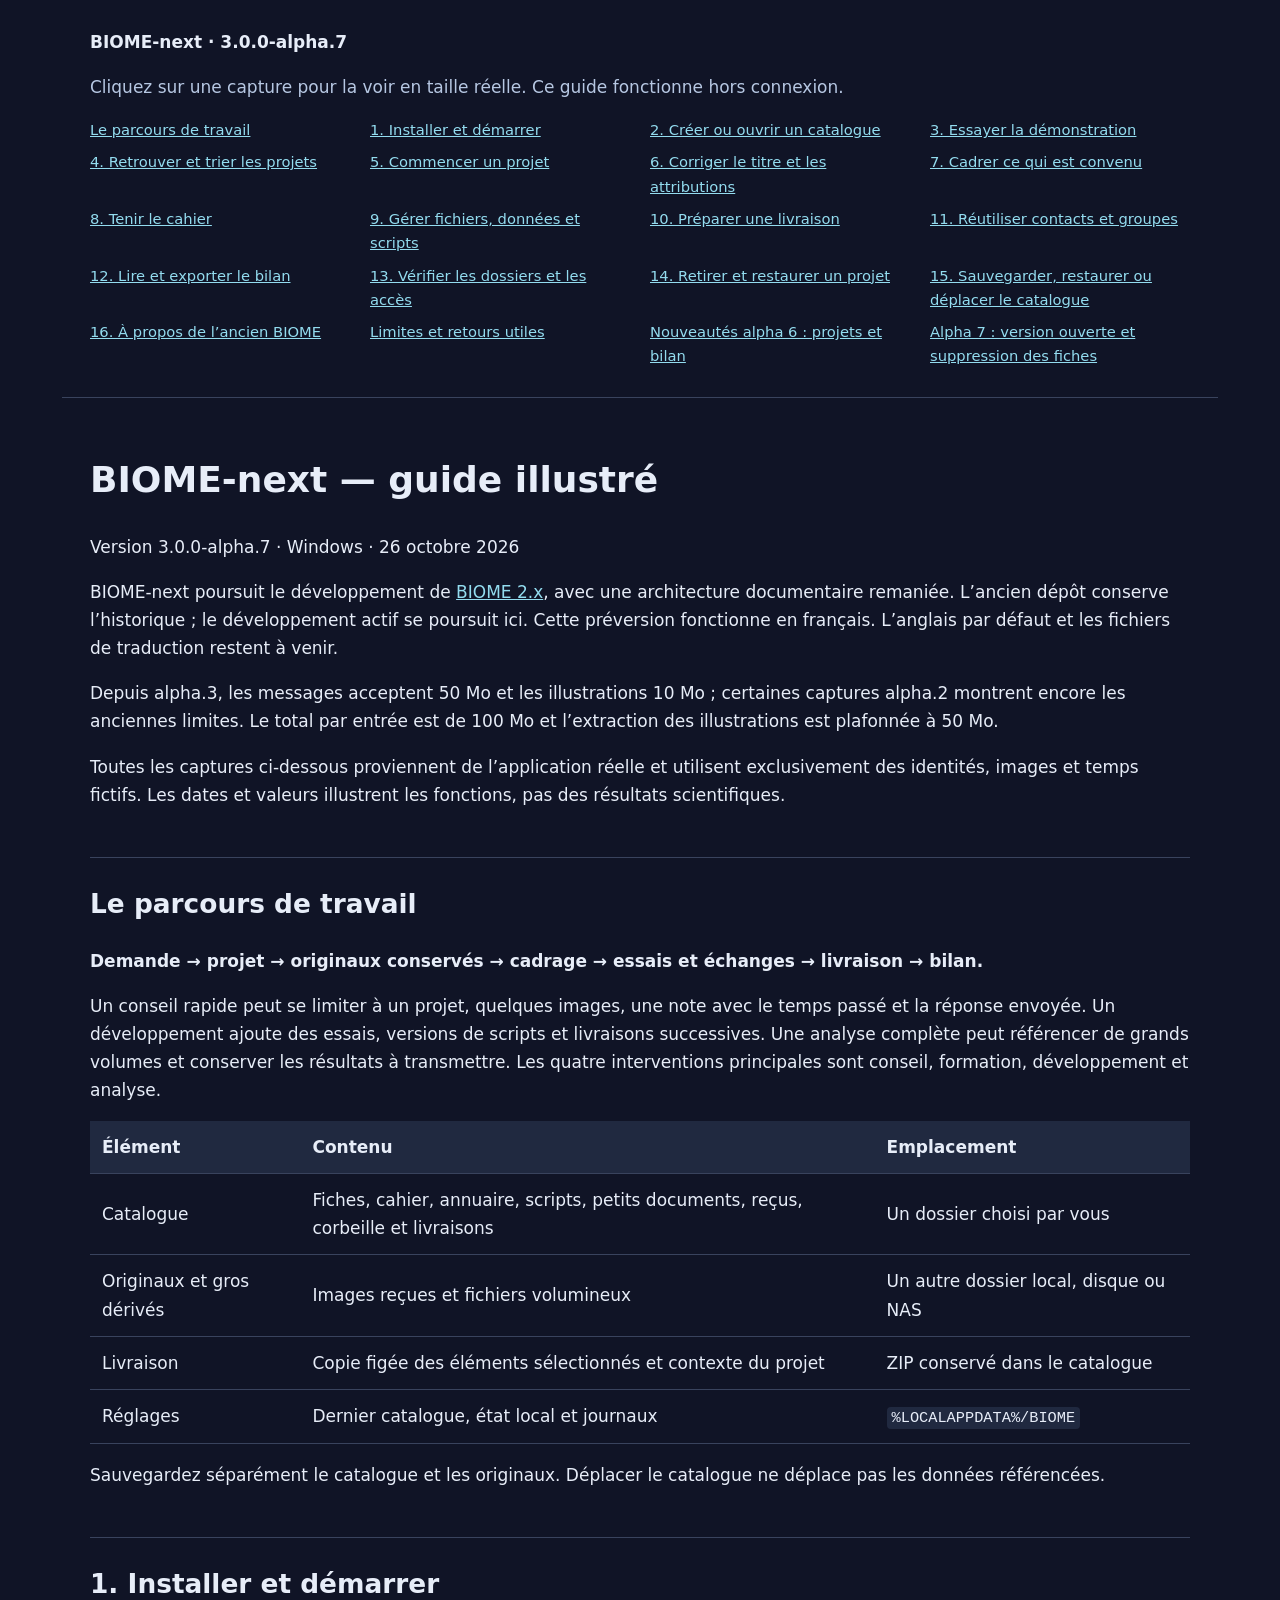
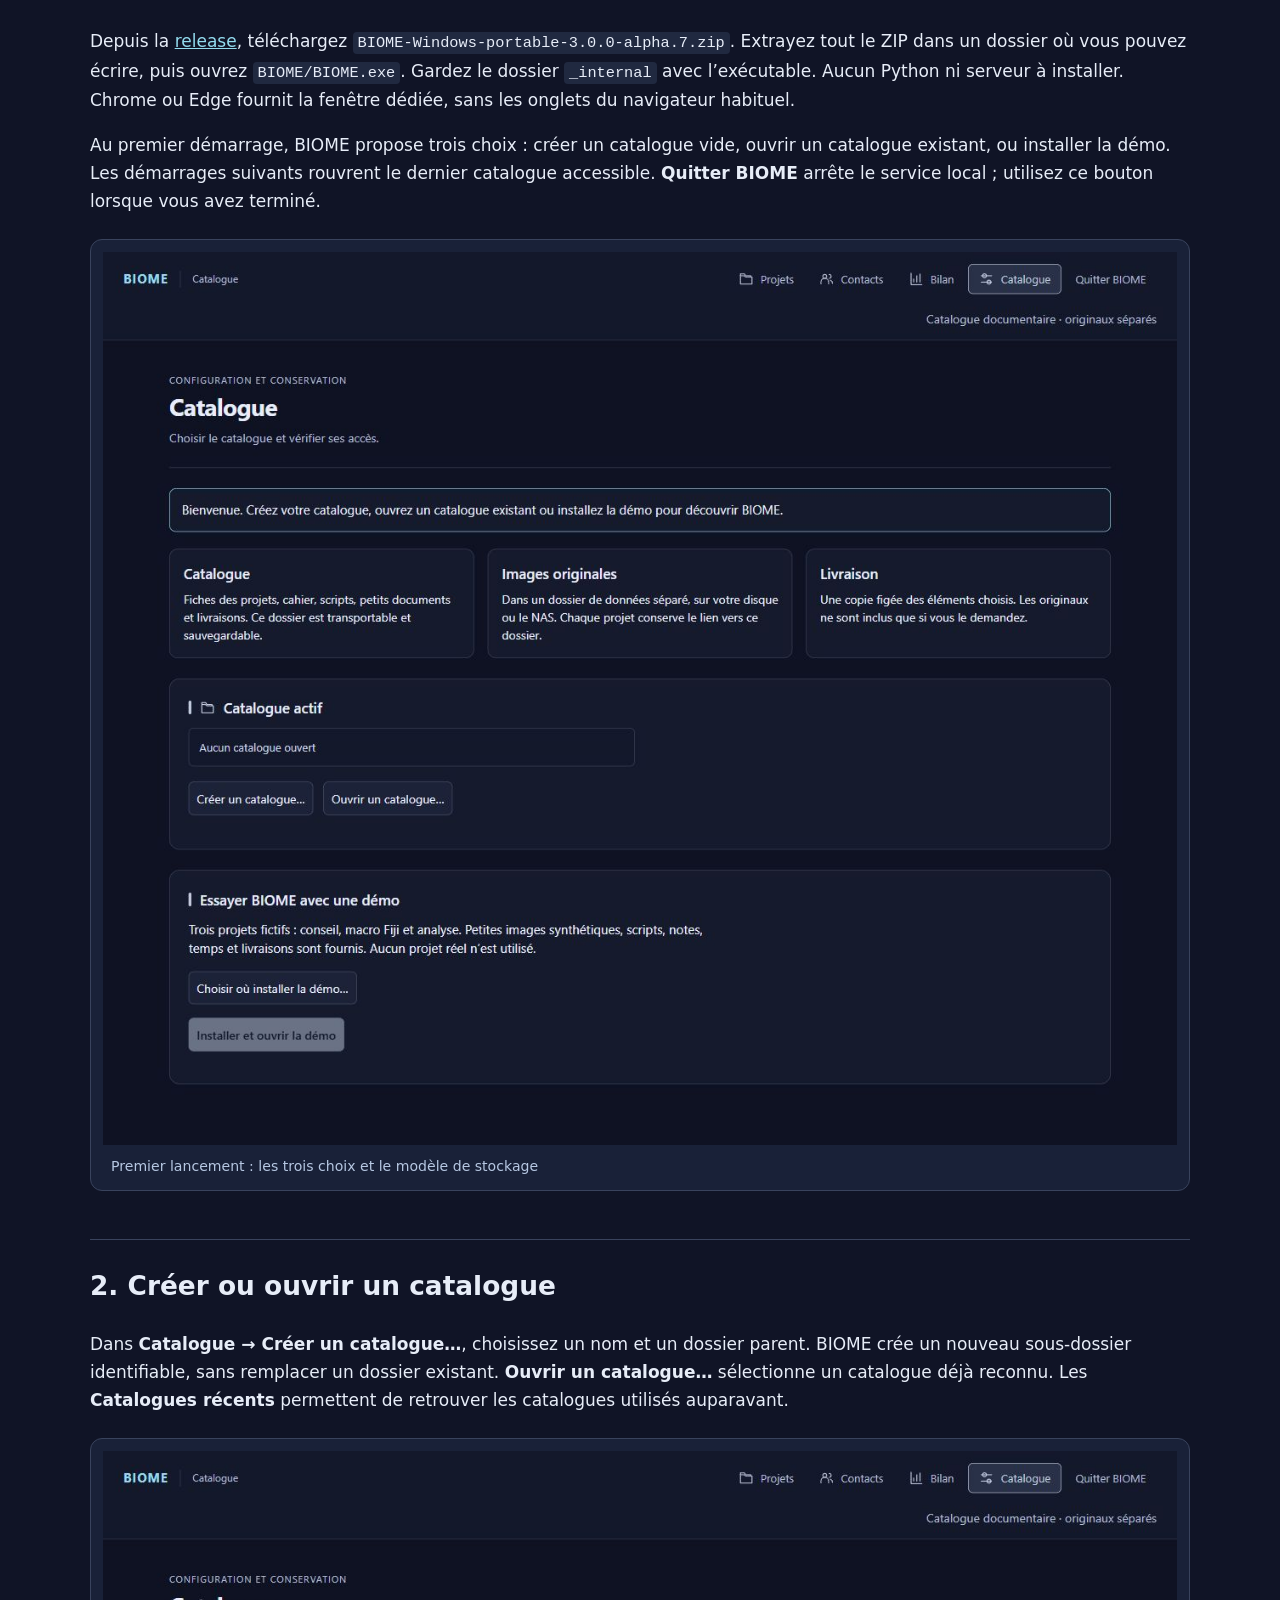
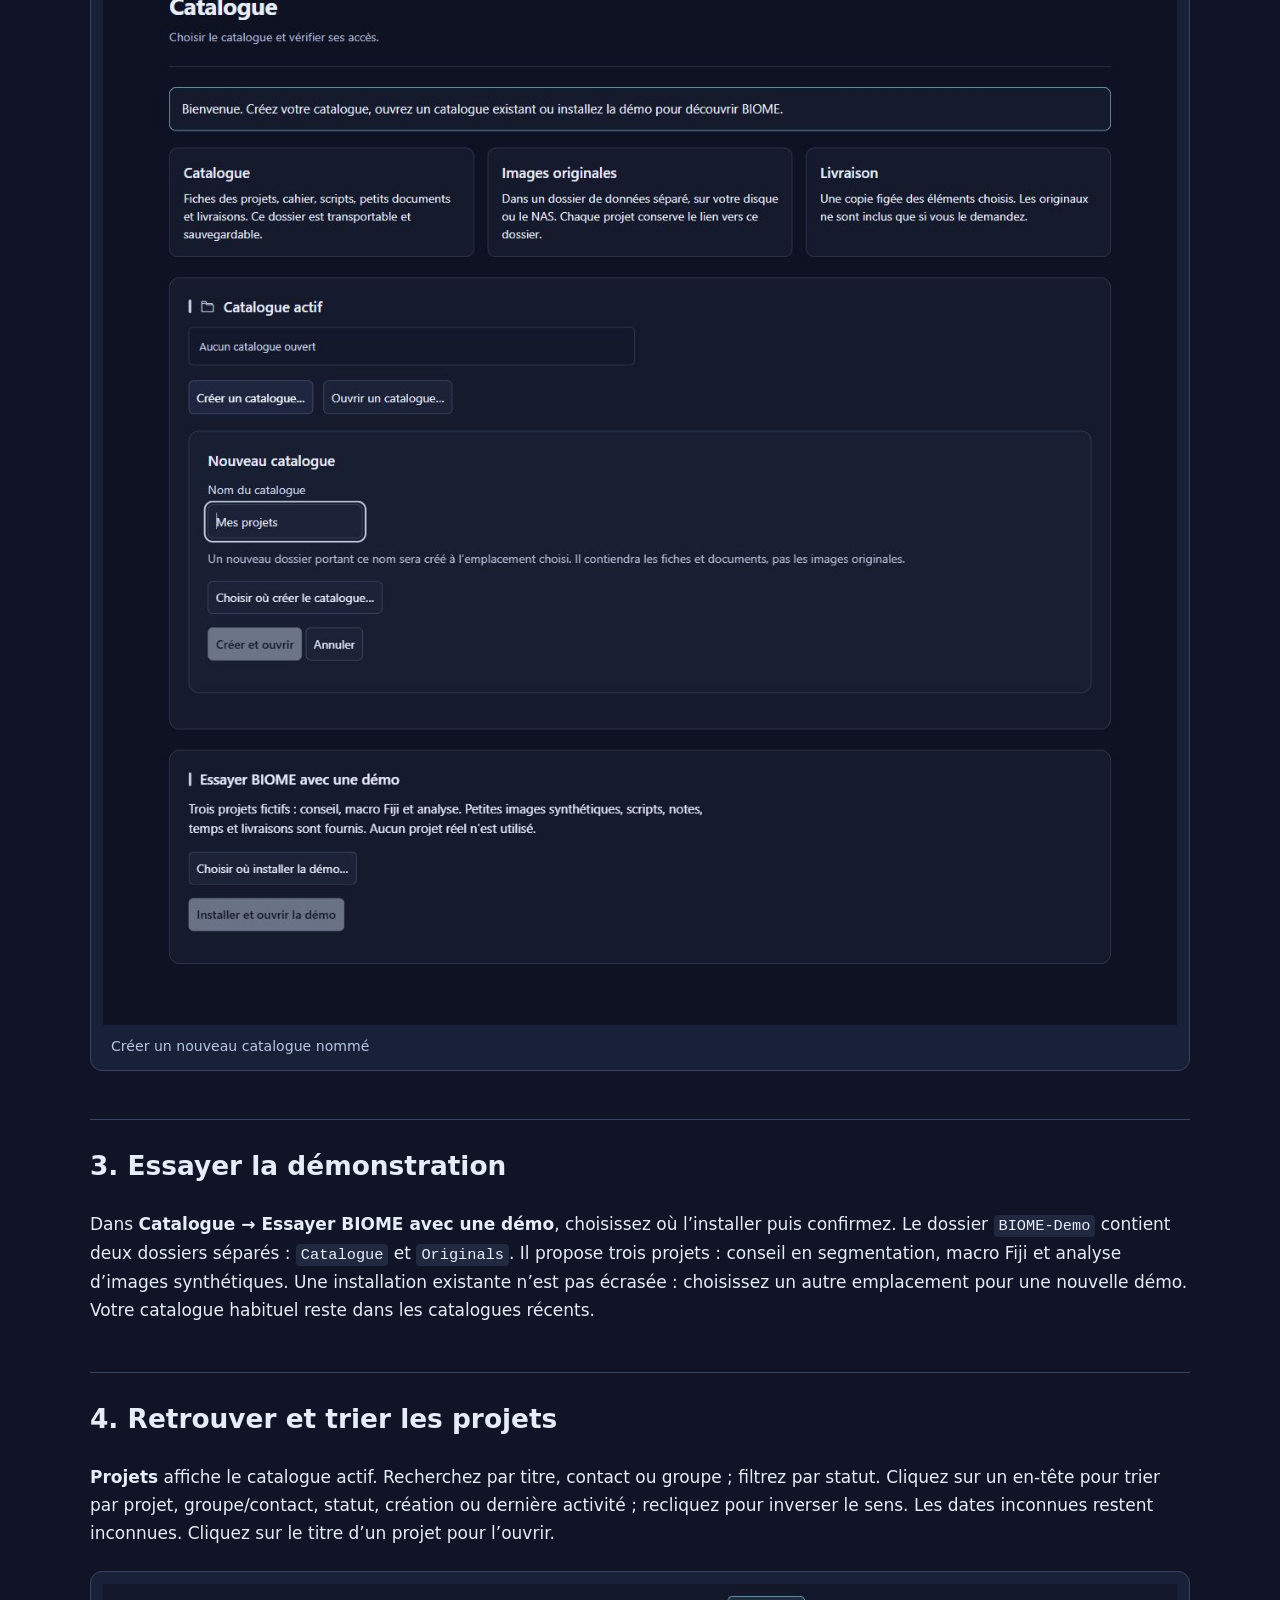
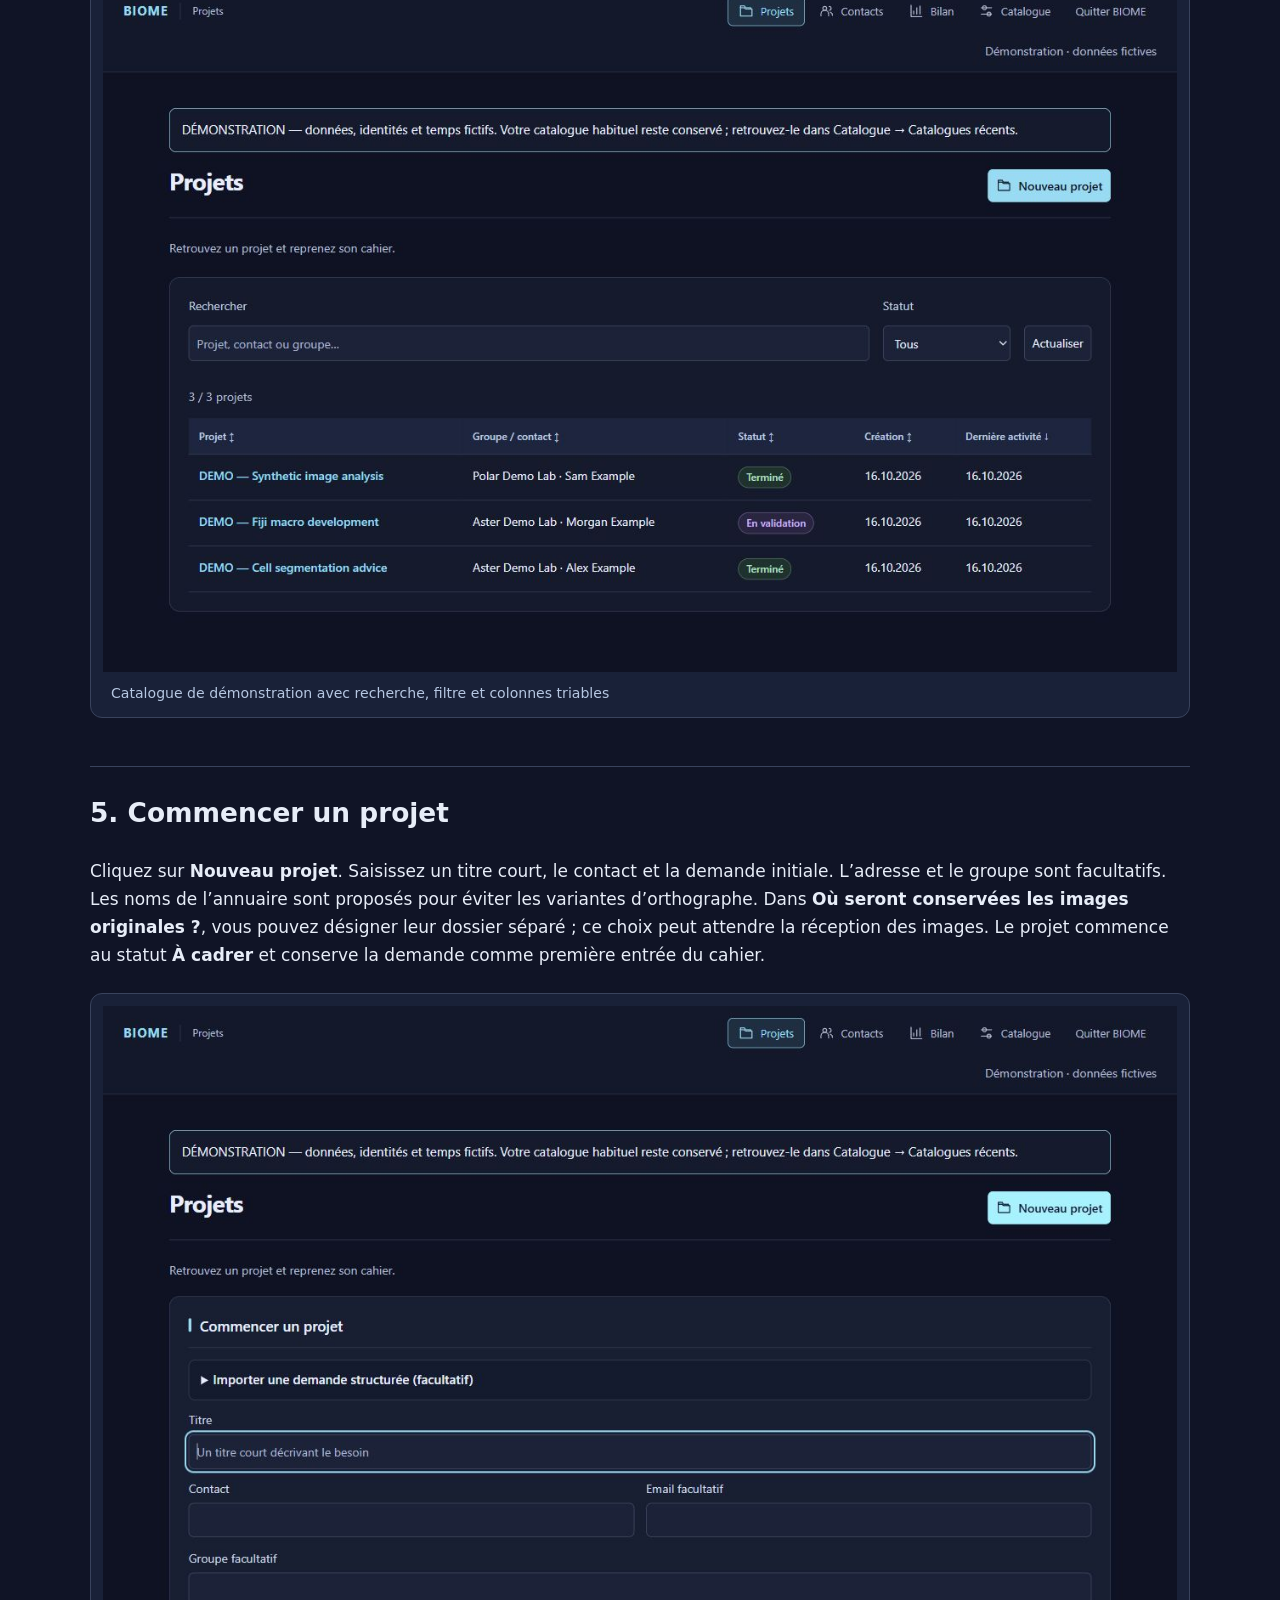
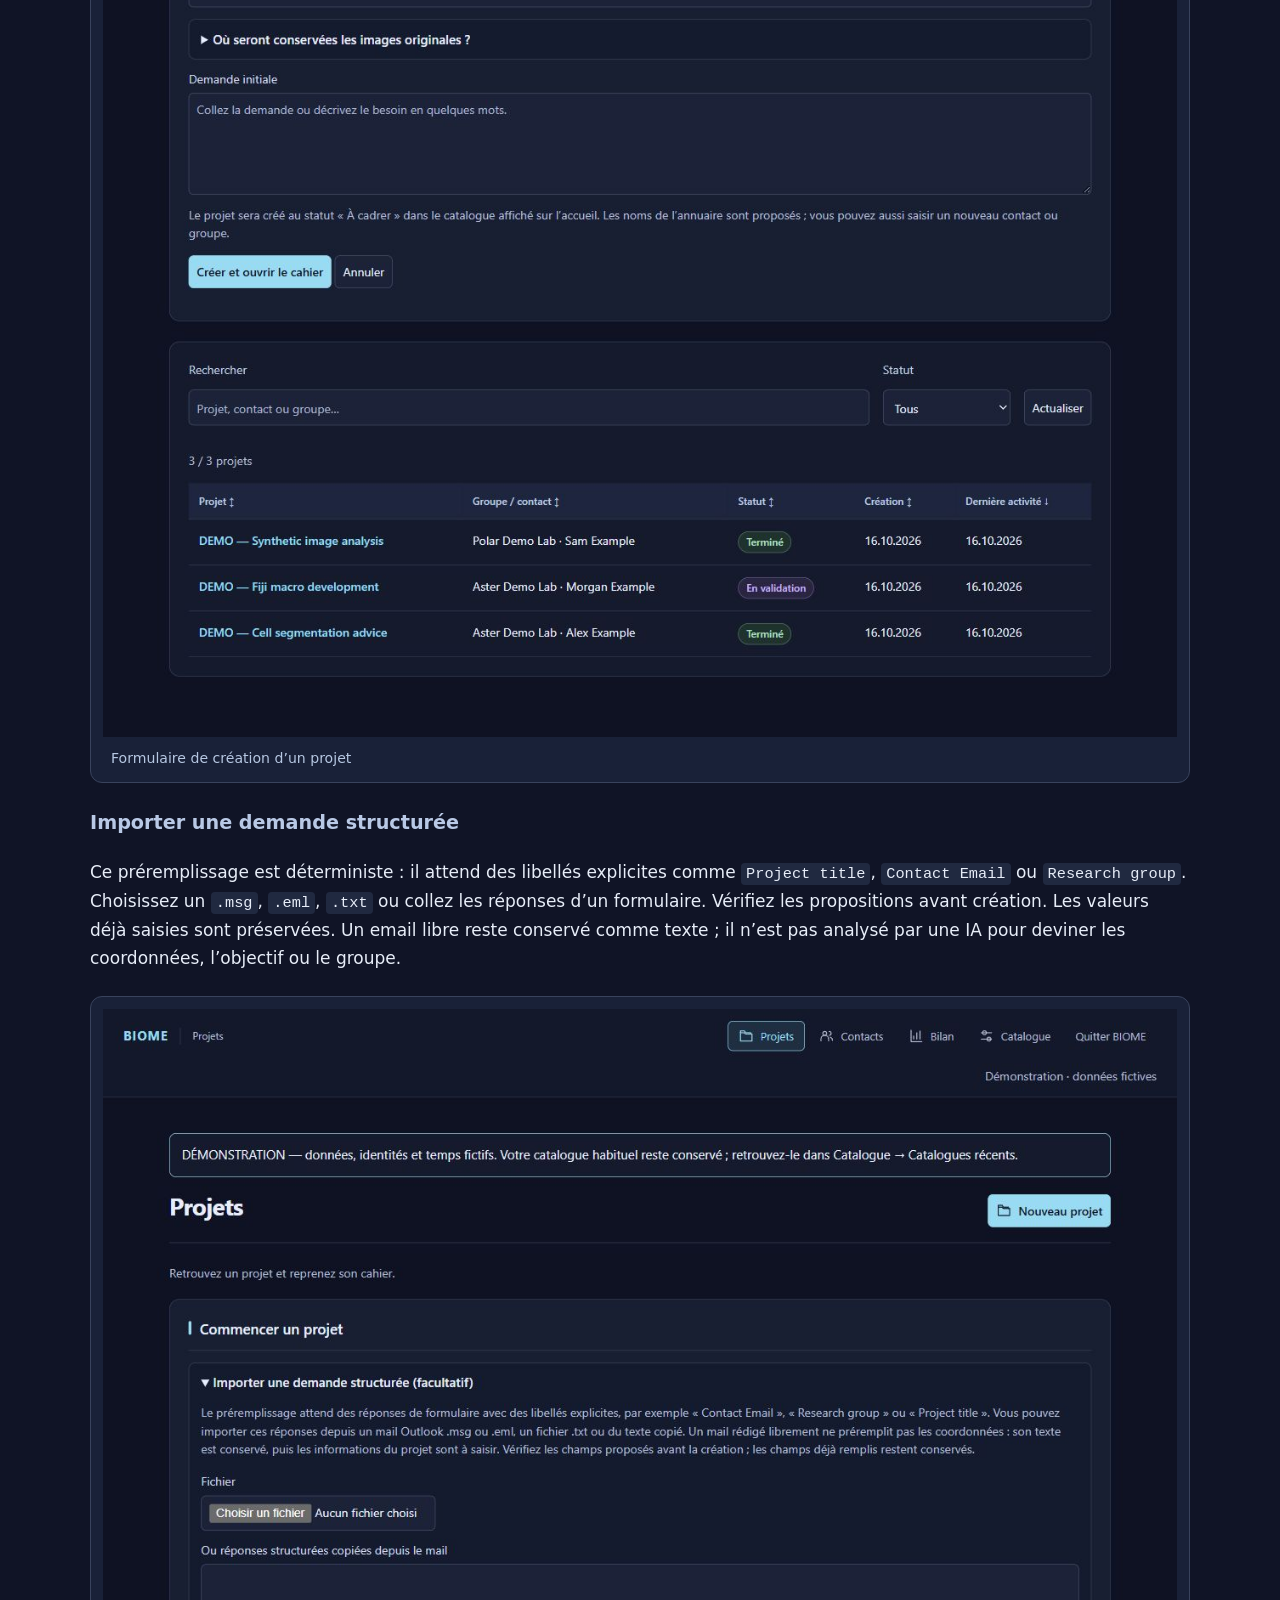
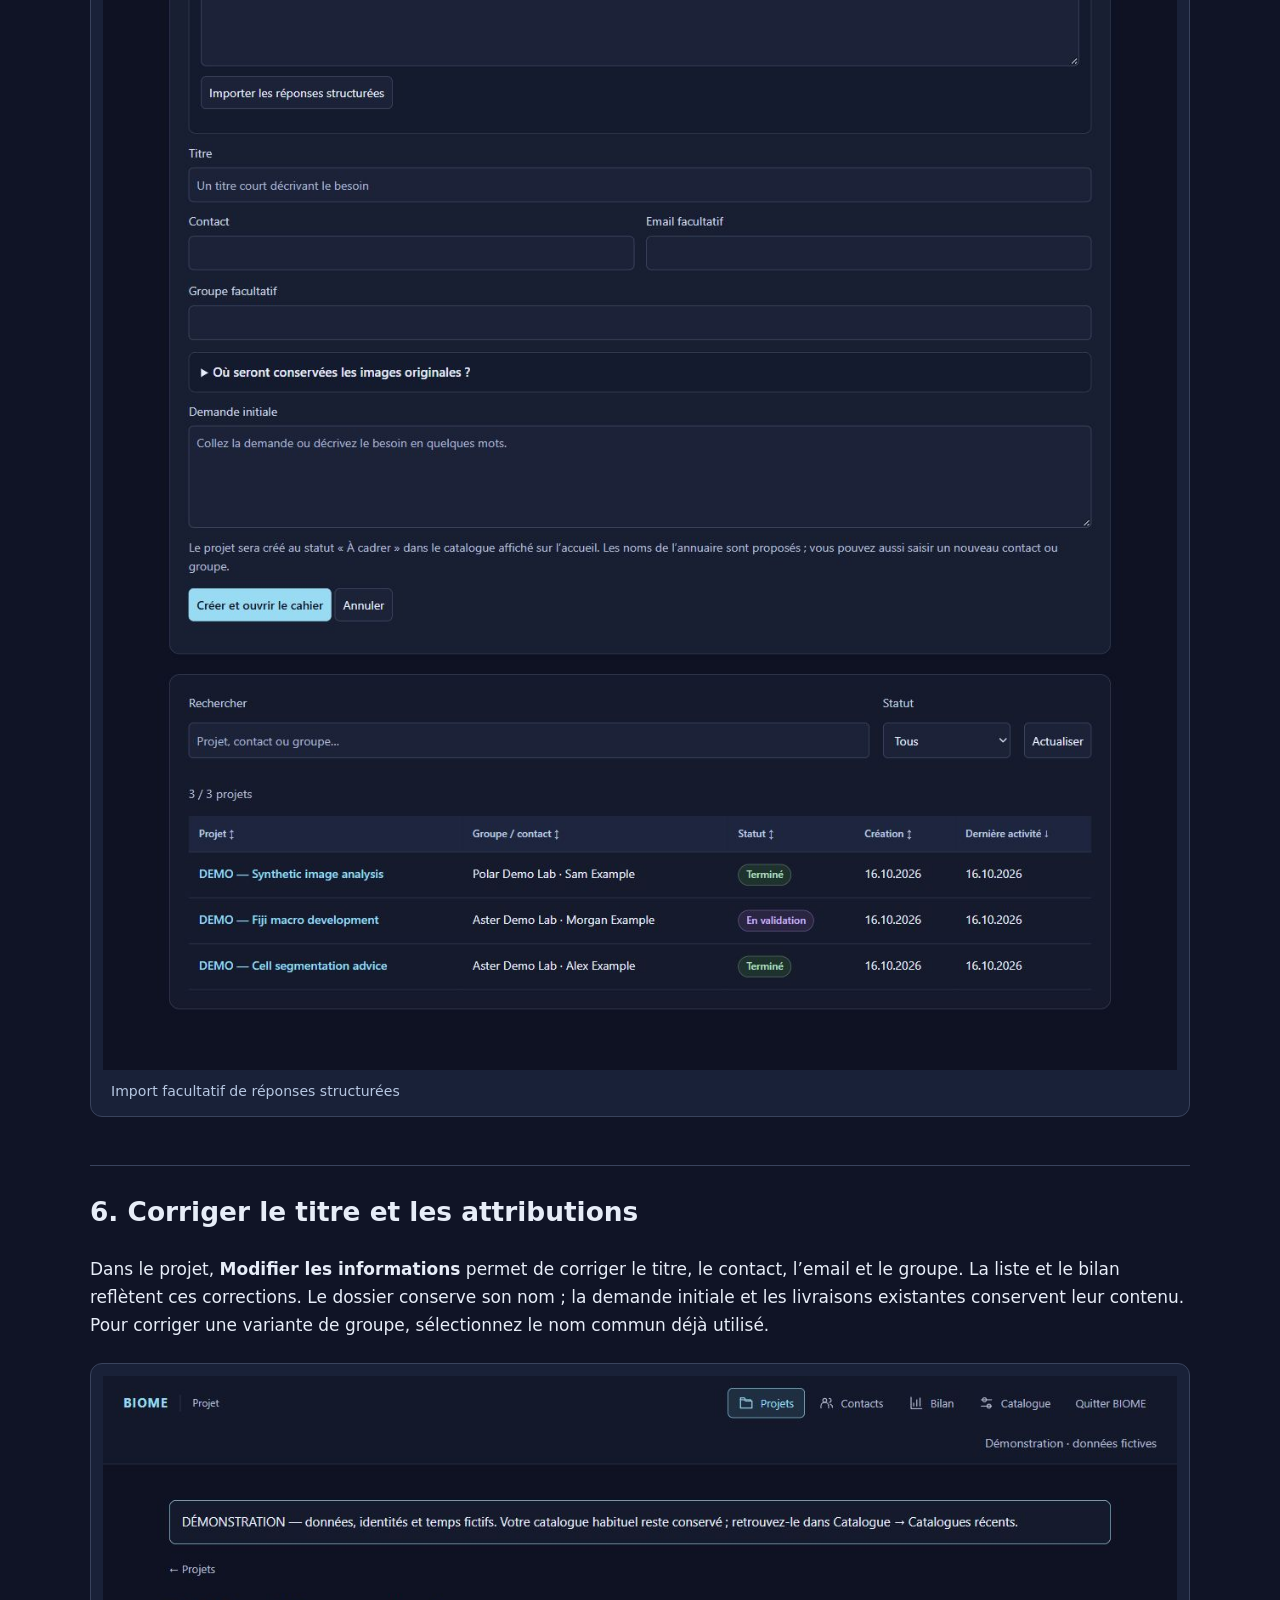
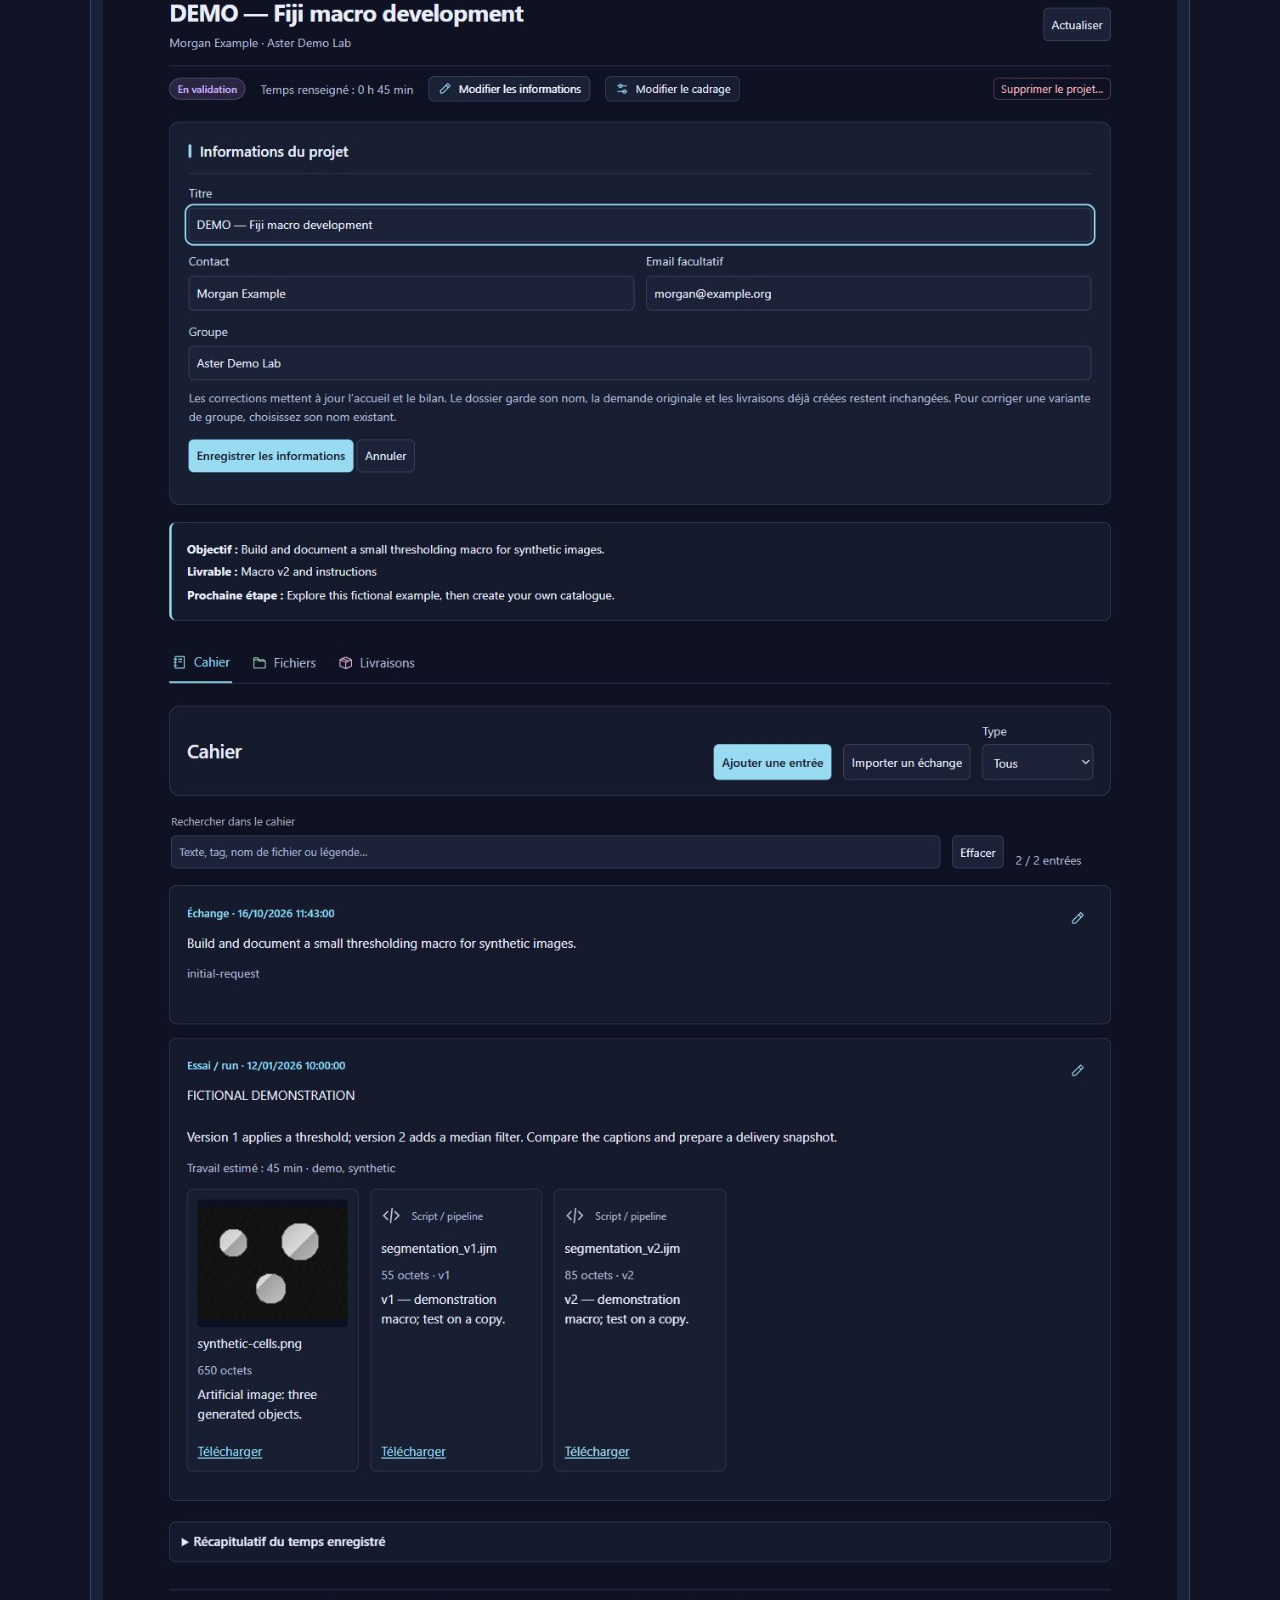
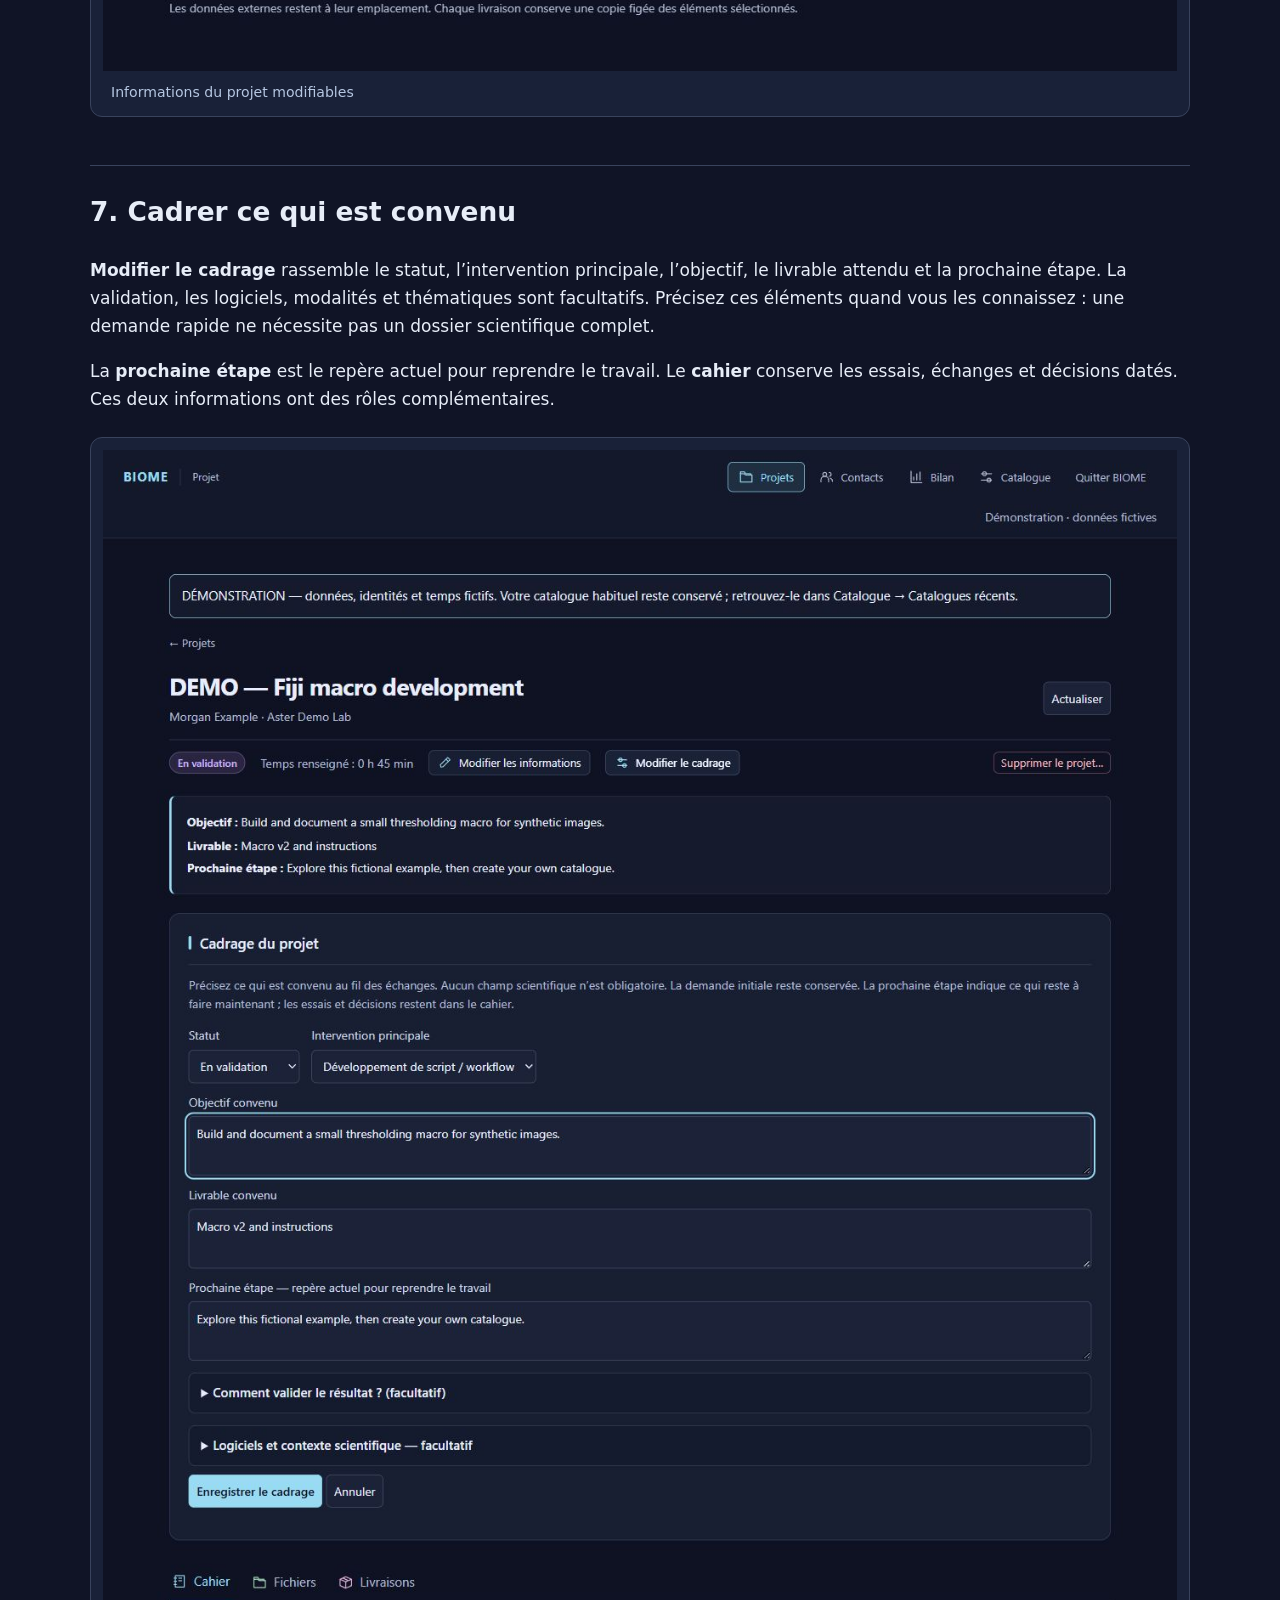
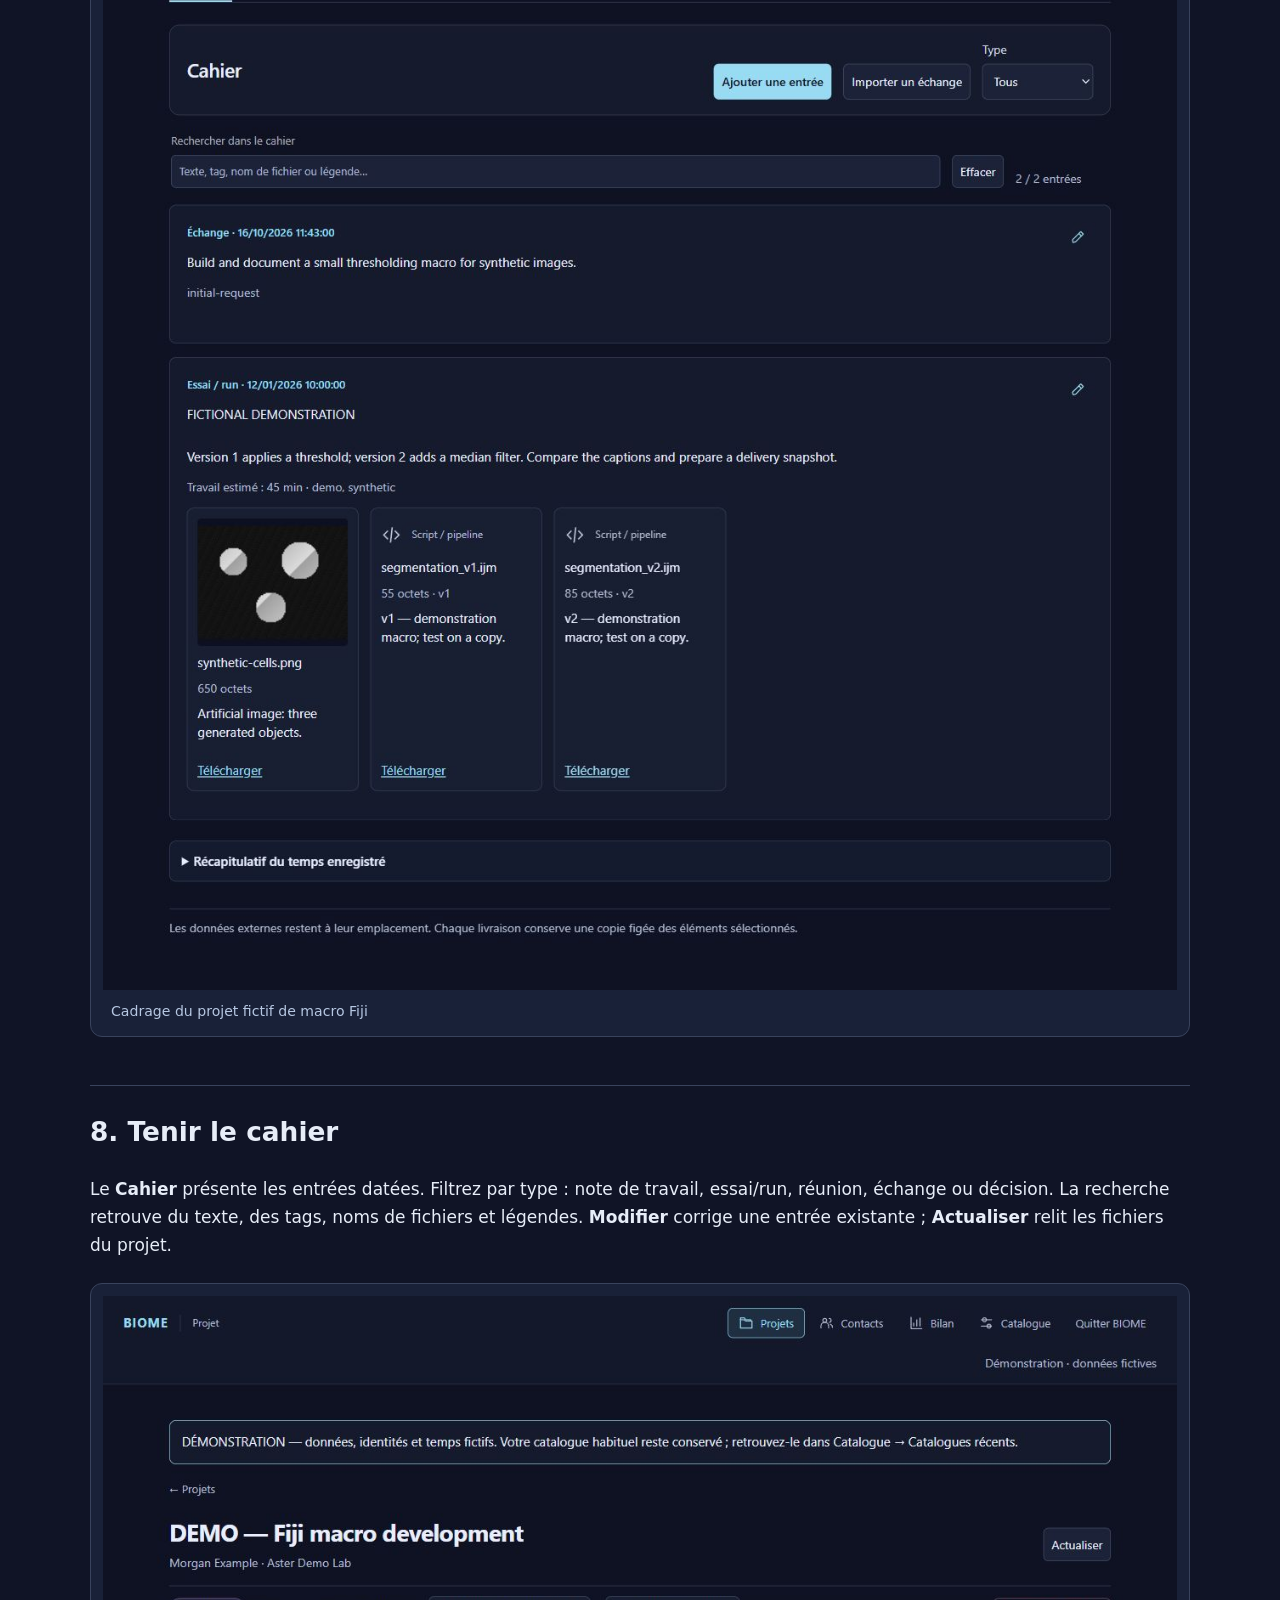
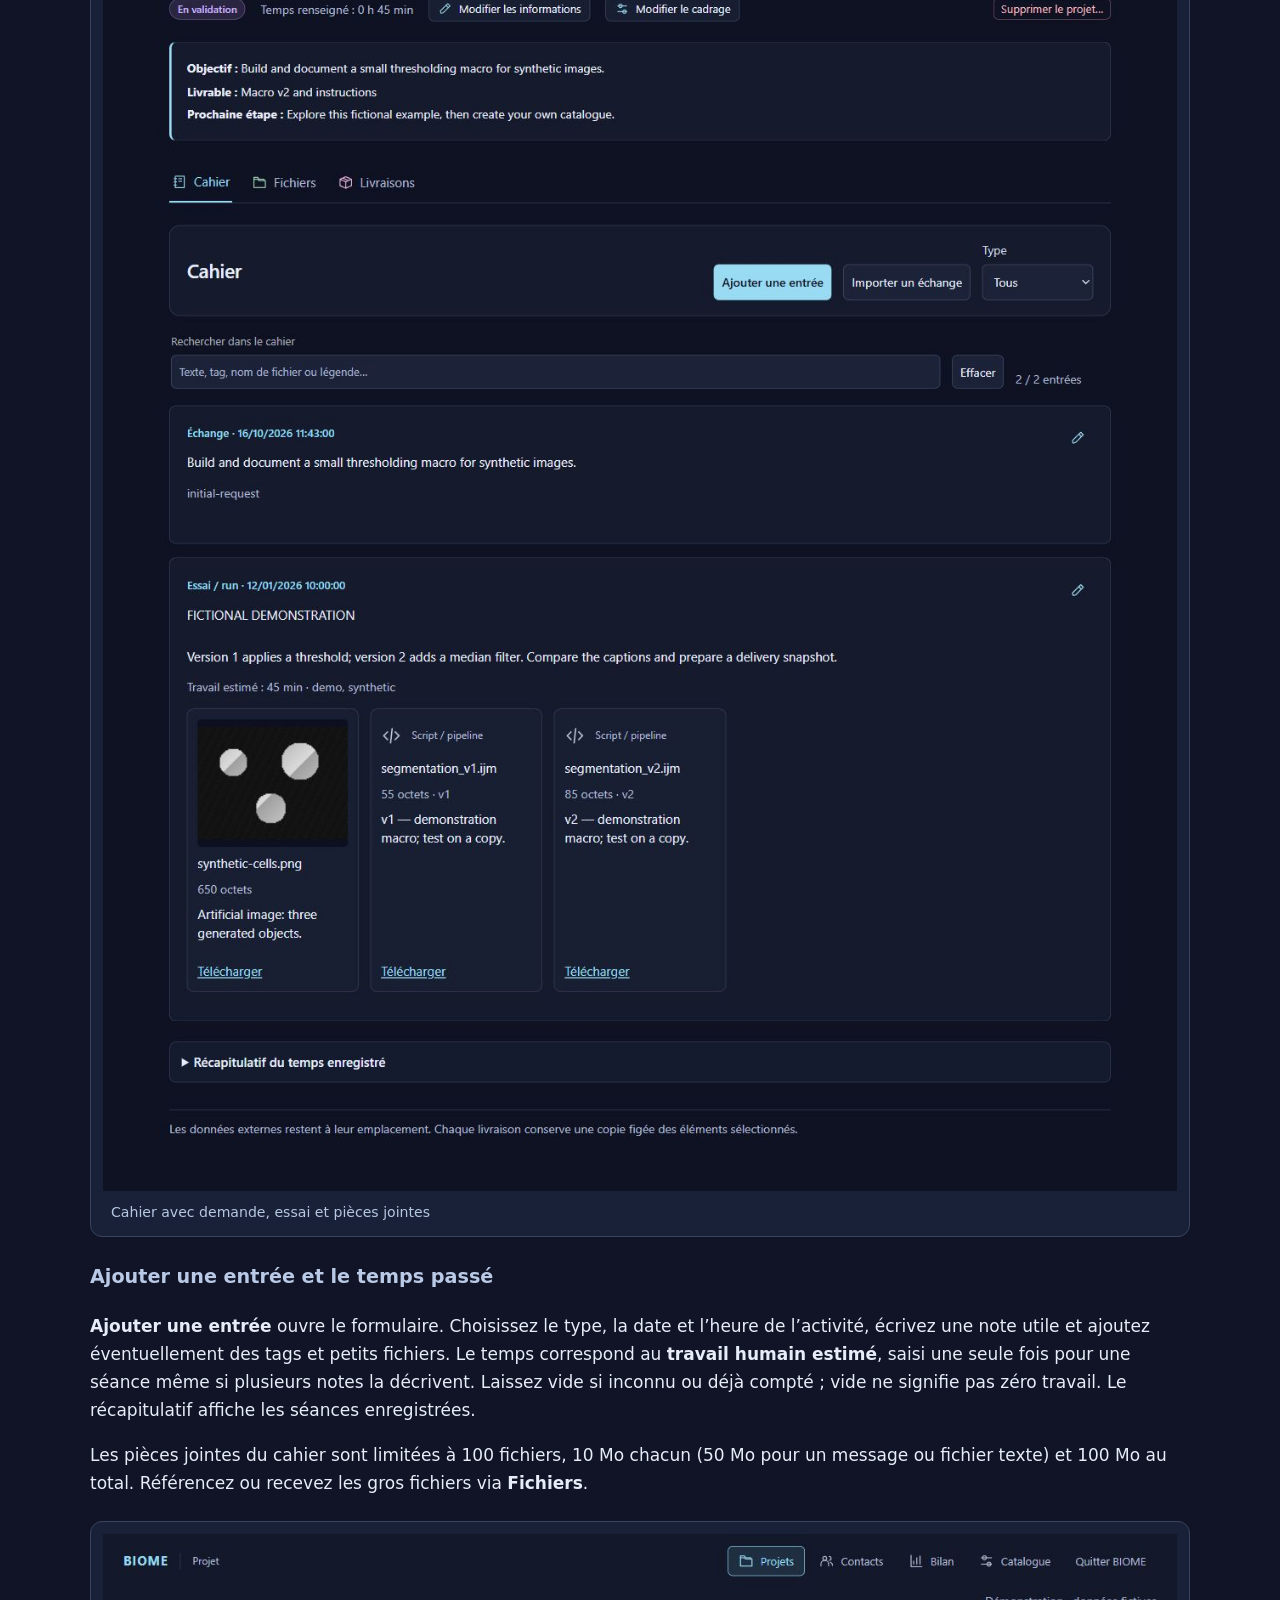
==== docs/guide-utilisateur.fr.html @ d807e10f "Release alpha 7 with explicit running version and safe directory removal" ====
<!doctype html><html lang="fr"><head><meta charset="utf-8"><meta name="viewport" content="width=device-width,initial-scale=1"><title>BIOME-next — guide illustré</title><style>body{margin:0;background:#101426;color:#e7edf8;font:17px/1.65 system-ui,Segoe UI,sans-serif}header,main{max-width:1100px;margin:auto;padding:28px}header{border-bottom:1px solid #39435d}h1{font-size:2.25rem}h2{font-size:1.65rem;margin-top:3rem;border-top:1px solid #39435d;padding-top:1.5rem}h3{font-size:1.2rem;color:#b9c9e6}a{color:#93dcef}code{background:#202940;padding:2px 5px;border-radius:4px;font-size:.9em}figure{margin:24px 0;padding:12px;background:#192138;border:1px solid #39435d;border-radius:12px}img{display:block;max-width:100%;height:auto;margin:auto}figcaption{font-size:.88rem;color:#b6c7e2;padding:10px 8px 0}nav{display:grid;grid-template-columns:repeat(auto-fit,minmax(250px,1fr));gap:8px 20px}nav a{font-size:.92rem}.table{overflow-x:auto}table{border-collapse:collapse;width:100%}th,td{text-align:left;padding:12px;border-bottom:1px solid #39435d}th{background:#202940}.note{color:#b6c7e2}@media(max-width:650px){main,header{padding:18px}h1{font-size:1.8rem}}@media print{body{background:white;color:#172033;font-size:10pt}a{color:#172033}header nav{display:none}h2{break-before:page}figure{background:white;border:1px solid #bbb;break-inside:avoid}img{max-height:210mm;max-width:100%;object-fit:contain}code,th{background:#eee}figcaption,.note,h3{color:#334155}}</style></head><body><header><strong>BIOME-next · 3.0.0-alpha.7</strong><p class="note">Cliquez sur une capture pour la voir en taille réelle. Ce guide fonctionne hors connexion.</p><nav aria-label="Contents"><a href="#section-2">Le parcours de travail</a><a href="#section-3">1. Installer et démarrer</a><a href="#section-4">2. Créer ou ouvrir un catalogue</a><a href="#section-5">3. Essayer la démonstration</a><a href="#section-6">4. Retrouver et trier les projets</a><a href="#section-7">5. Commencer un projet</a><a href="#section-9">6. Corriger le titre et les attributions</a><a href="#section-10">7. Cadrer ce qui est convenu</a><a href="#section-11">8. Tenir le cahier</a><a href="#section-15">9. Gérer fichiers, données et scripts</a><a href="#section-18">10. Préparer une livraison</a><a href="#section-19">11. Réutiliser contacts et groupes</a><a href="#section-21">12. Lire et exporter le bilan</a><a href="#section-22">13. Vérifier les dossiers et les accès</a><a href="#section-23">14. Retirer et restaurer un projet</a><a href="#section-24">15. Sauvegarder, restaurer ou déplacer le catalogue</a><a href="#section-25">16. À propos de l’ancien BIOME</a><a href="#section-26">Limites et retours utiles</a><a href="#section-27">Nouveautés alpha 6 : projets et bilan</a><a href="#section-28">Alpha 7 : version ouverte et suppression des fiches</a></nav></header><main><h1 id="section-1">BIOME-next — guide illustré</h1>
<p>Version 3.0.0-alpha.7 · Windows · 26 octobre 2026</p>
<p>BIOME-next poursuit le développement de <a href="https://github.com/UniversalBuilder/BIOME">BIOME 2.x</a>, avec une architecture documentaire remaniée. L’ancien dépôt conserve l’historique ; le développement actif se poursuit ici. Cette préversion fonctionne en français. L’anglais par défaut et les fichiers de traduction restent à venir.</p>
<p>Depuis alpha.3, les messages acceptent 50 Mo et les illustrations 10 Mo ; certaines captures alpha.2 montrent encore les anciennes limites. Le total par entrée est de 100 Mo et l’extraction des illustrations est plafonnée à 50 Mo.</p>
<p>Toutes les captures ci-dessous proviennent de l’application réelle et utilisent exclusivement des identités, images et temps fictifs. Les dates et valeurs illustrent les fonctions, pas des résultats scientifiques.</p>
<h2 id="section-2">Le parcours de travail</h2>
<p><strong>Demande → projet → originaux conservés → cadrage → essais et échanges → livraison → bilan.</strong></p>
<p>Un conseil rapide peut se limiter à un projet, quelques images, une note avec le temps passé et la réponse envoyée. Un développement ajoute des essais, versions de scripts et livraisons successives. Une analyse complète peut référencer de grands volumes et conserver les résultats à transmettre. Les quatre interventions principales sont conseil, formation, développement et analyse.</p>
<div class="table"><table><thead><tr><th>Élément</th><th>Contenu</th><th>Emplacement</th></tr></thead><tbody>
<tr><td>Catalogue</td><td>Fiches, cahier, annuaire, scripts, petits documents, reçus, corbeille et livraisons</td><td>Un dossier choisi par vous</td></tr>
<tr><td>Originaux et gros dérivés</td><td>Images reçues et fichiers volumineux</td><td>Un autre dossier local, disque ou NAS</td></tr>
<tr><td>Livraison</td><td>Copie figée des éléments sélectionnés et contexte du projet</td><td>ZIP conservé dans le catalogue</td></tr>
<tr><td>Réglages</td><td>Dernier catalogue, état local et journaux</td><td><code>%LOCALAPPDATA%/BIOME</code></td></tr>
</tbody></table></div>
<p>Sauvegardez séparément le catalogue et les originaux. Déplacer le catalogue ne déplace pas les données référencées.</p>
<h2 id="section-3">1. Installer et démarrer</h2>
<p>Depuis la <a href="https://github.com/UniversalBuilder/BIOME-next/releases/tag/v3.0.0-alpha.7">release</a>, téléchargez <code>BIOME-Windows-portable-3.0.0-alpha.7.zip</code>. Extrayez tout le ZIP dans un dossier où vous pouvez écrire, puis ouvrez <code>BIOME/BIOME.exe</code>. Gardez le dossier <code>_internal</code> avec l’exécutable. Aucun Python ni serveur à installer. Chrome ou Edge fournit la fenêtre dédiée, sans les onglets du navigateur habituel.</p>
<p>Au premier démarrage, BIOME propose trois choix : créer un catalogue vide, ouvrir un catalogue existant, ou installer la démo. Les démarrages suivants rouvrent le dernier catalogue accessible. <strong>Quitter BIOME</strong> arrête le service local ; utilisez ce bouton lorsque vous avez terminé.</p>
<figure><a href="images/01-first-launch.jpg"><img loading="lazy" src="images/01-first-launch.jpg" alt="Premier lancement : les trois choix et le modèle de stockage"></a><figcaption>Premier lancement : les trois choix et le modèle de stockage</figcaption></figure>
<h2 id="section-4">2. Créer ou ouvrir un catalogue</h2>
<p>Dans <strong>Catalogue → Créer un catalogue…</strong>, choisissez un nom et un dossier parent. BIOME crée un nouveau sous-dossier identifiable, sans remplacer un dossier existant. <strong>Ouvrir un catalogue…</strong> sélectionne un catalogue déjà reconnu. Les <strong>Catalogues récents</strong> permettent de retrouver les catalogues utilisés auparavant.</p>
<figure><a href="images/02-create-catalogue.jpg"><img loading="lazy" src="images/02-create-catalogue.jpg" alt="Créer un nouveau catalogue nommé"></a><figcaption>Créer un nouveau catalogue nommé</figcaption></figure>
<h2 id="section-5">3. Essayer la démonstration</h2>
<p>Dans <strong>Catalogue → Essayer BIOME avec une démo</strong>, choisissez où l’installer puis confirmez. Le dossier <code>BIOME-Demo</code> contient deux dossiers séparés : <code>Catalogue</code> et <code>Originals</code>. Il propose trois projets : conseil en segmentation, macro Fiji et analyse d’images synthétiques. Une installation existante n’est pas écrasée : choisissez un autre emplacement pour une nouvelle démo. Votre catalogue habituel reste dans les catalogues récents.</p>
<h2 id="section-6">4. Retrouver et trier les projets</h2>
<p><strong>Projets</strong> affiche le catalogue actif. Recherchez par titre, contact ou groupe ; filtrez par statut. Cliquez sur un en-tête pour trier par projet, groupe/contact, statut, création ou dernière activité ; recliquez pour inverser le sens. Les dates inconnues restent inconnues. Cliquez sur le titre d’un projet pour l’ouvrir.</p>
<figure><a href="images/03-projects.jpg"><img loading="lazy" src="images/03-projects.jpg" alt="Catalogue de démonstration avec recherche, filtre et colonnes triables"></a><figcaption>Catalogue de démonstration avec recherche, filtre et colonnes triables</figcaption></figure>
<h2 id="section-7">5. Commencer un projet</h2>
<p>Cliquez sur <strong>Nouveau projet</strong>. Saisissez un titre court, le contact et la demande initiale. L’adresse et le groupe sont facultatifs. Les noms de l’annuaire sont proposés pour éviter les variantes d’orthographe. Dans <strong>Où seront conservées les images originales ?</strong>, vous pouvez désigner leur dossier séparé ; ce choix peut attendre la réception des images. Le projet commence au statut <strong>À cadrer</strong> et conserve la demande comme première entrée du cahier.</p>
<figure><a href="images/04-new-project.jpg"><img loading="lazy" src="images/04-new-project.jpg" alt="Formulaire de création d’un projet"></a><figcaption>Formulaire de création d’un projet</figcaption></figure>
<h3 id="section-8">Importer une demande structurée</h3>
<p>Ce préremplissage est déterministe : il attend des libellés explicites comme <code>Project title</code>, <code>Contact Email</code> ou <code>Research group</code>. Choisissez un <code>.msg</code>, <code>.eml</code>, <code>.txt</code> ou collez les réponses d’un formulaire. Vérifiez les propositions avant création. Les valeurs déjà saisies sont préservées. Un email libre reste conservé comme texte ; il n’est pas analysé par une IA pour deviner les coordonnées, l’objectif ou le groupe.</p>
<figure><a href="images/05-request-import.jpg"><img loading="lazy" src="images/05-request-import.jpg" alt="Import facultatif de réponses structurées"></a><figcaption>Import facultatif de réponses structurées</figcaption></figure>
<h2 id="section-9">6. Corriger le titre et les attributions</h2>
<p>Dans le projet, <strong>Modifier les informations</strong> permet de corriger le titre, le contact, l’email et le groupe. La liste et le bilan reflètent ces corrections. Le dossier conserve son nom ; la demande initiale et les livraisons existantes conservent leur contenu. Pour corriger une variante de groupe, sélectionnez le nom commun déjà utilisé.</p>
<figure><a href="images/20-edit-project.jpg"><img loading="lazy" src="images/20-edit-project.jpg" alt="Informations du projet modifiables"></a><figcaption>Informations du projet modifiables</figcaption></figure>
<h2 id="section-10">7. Cadrer ce qui est convenu</h2>
<p><strong>Modifier le cadrage</strong> rassemble le statut, l’intervention principale, l’objectif, le livrable attendu et la prochaine étape. La validation, les logiciels, modalités et thématiques sont facultatifs. Précisez ces éléments quand vous les connaissez : une demande rapide ne nécessite pas un dossier scientifique complet.</p>
<p>La <strong>prochaine étape</strong> est le repère actuel pour reprendre le travail. Le <strong>cahier</strong> conserve les essais, échanges et décisions datés. Ces deux informations ont des rôles complémentaires.</p>
<figure><a href="images/07-framing.jpg"><img loading="lazy" src="images/07-framing.jpg" alt="Cadrage du projet fictif de macro Fiji"></a><figcaption>Cadrage du projet fictif de macro Fiji</figcaption></figure>
<h2 id="section-11">8. Tenir le cahier</h2>
<p>Le <strong>Cahier</strong> présente les entrées datées. Filtrez par type : note de travail, essai/run, réunion, échange ou décision. La recherche retrouve du texte, des tags, noms de fichiers et légendes. <strong>Modifier</strong> corrige une entrée existante ; <strong>Actualiser</strong> relit les fichiers du projet.</p>
<figure><a href="images/06-notebook.jpg"><img loading="lazy" src="images/06-notebook.jpg" alt="Cahier avec demande, essai et pièces jointes"></a><figcaption>Cahier avec demande, essai et pièces jointes</figcaption></figure>
<h3 id="section-12">Ajouter une entrée et le temps passé</h3>
<p><strong>Ajouter une entrée</strong> ouvre le formulaire. Choisissez le type, la date et l’heure de l’activité, écrivez une note utile et ajoutez éventuellement des tags et petits fichiers. Le temps correspond au <strong>travail humain estimé</strong>, saisi une seule fois pour une séance même si plusieurs notes la décrivent. Laissez vide si inconnu ou déjà compté ; vide ne signifie pas zéro travail. Le récapitulatif affiche les séances enregistrées.</p>
<p>Les pièces jointes du cahier sont limitées à 100 fichiers, 10 Mo chacun (50 Mo pour un message ou fichier texte) et 100 Mo au total. Référencez ou recevez les gros fichiers via <strong>Fichiers</strong>.</p>
<figure><a href="images/08-entry-and-time.jpg"><img loading="lazy" src="images/08-entry-and-time.jpg" alt="Nouvelle entrée : date, contenu, temps, tags et fichiers"></a><figcaption>Nouvelle entrée : date, contenu, temps, tags et fichiers</figcaption></figure>
<h3 id="section-13">Importer un échange</h3>
<p><strong>Importer un échange</strong> accepte <code>.msg</code>, <code>.eml</code>, <code>.txt</code> ou du texte copié. L’import prépare une entrée à relire ; il ne l’enregistre pas silencieusement. Le <code>.msg</code> permet de conserver le message original et de récupérer ses illustrations selon son contenu et les limites de taille. Les pièces jointes d’un <code>.eml</code> restent dans le message source. Vérifiez texte, date et fichiers avant d’enregistrer.</p>
<figure><a href="images/21-import-exchange.jpg"><img loading="lazy" src="images/21-import-exchange.jpg" alt="Préparation d’un échange importé"></a><figcaption>Préparation d’un échange importé</figcaption></figure>
<h3 id="section-14">Modifier une note dans un autre outil</h3>
<p>Une note enregistrée peut être relue après modification externe avec <strong>Actualiser</strong>. La protection intervient quand une note a changé sur disque <strong>depuis l’ouverture de son formulaire de modification dans BIOME</strong> : l’enregistrement ne doit pas écraser silencieusement cette nouvelle version. Ouvrir un fichier dans VS Code sans l’enregistrer ne change pas le fichier et ne le verrouille pas.</p>
<h2 id="section-15">9. Gérer fichiers, données et scripts</h2>
<p><strong>Fichiers</strong> distingue les jeux de données conservés ou référencés et les pièces jointes du cahier. <strong>Ajouter des données</strong> enregistre un emplacement et son utilisation sans copier les fichiers. <strong>Voir le chemin</strong> affiche la référence ; l’icône de dossier ouvre son emplacement ; l’icône de modification corrige les informations associées. Les liens nécessitent que le disque ou NAS reste accessible.</p>
<p>Les pièces jointes peuvent être téléchargées ou retrouvées dans leur entrée avec <strong>Voir dans le cahier</strong>. Une image peut être agrandie.</p>
<figure><a href="images/09-files.jpg"><img loading="lazy" src="images/09-files.jpg" alt="Fichiers : originaux liés, image et versions de scripts"></a><figcaption>Fichiers : originaux liés, image et versions de scripts</figcaption></figure>
<h3 id="section-16">Recevoir des originaux depuis un transfert temporaire</h3>
<p>Choisissez <strong>Recevoir un fichier ou un dossier…</strong>, sélectionnez la source téléchargée et nommez le jeu d’images. Préparez la réception, choisissez un stockage durable séparé du catalogue, puis lancez la copie. BIOME vérifie la copie par empreintes et conserve un reçu avec sa provenance. La source est conservée. Pour un nouveau catalogue, les originaux ne sont pas copiés dans le dossier documentaire.</p>
<figure><a href="images/11-receive-originals.jpg"><img loading="lazy" src="images/11-receive-originals.jpg" alt="Réception des originaux et choix du stockage durable"></a><figcaption>Réception des originaux et choix du stockage durable</figcaption></figure>
<h3 id="section-17">Documenter une version de script</h3>
<p>Lors de l’ajout d’une pièce jointe, le rôle <strong>Version de script / pipeline</strong> permet un libellé. Dans <strong>Fichiers</strong>, utilisez le crayon pour corriger ensuite le libellé et la légende, par exemple <code>v3 — ajout du filtre médian</code>. Cela décrit le fichier joint ; cela ne renomme pas son fichier source et ne remplace pas un système Git pour le code. Joignez un nouveau fichier pour conserver une nouvelle version du script. Les livraisons déjà créées restent figées.</p>
<figure><a href="images/10-file-caption.jpg"><img loading="lazy" src="images/10-file-caption.jpg" alt="Modification du libellé et de la légende"></a><figcaption>Modification du libellé et de la légende</figcaption></figure>
<h2 id="section-18">10. Préparer une livraison</h2>
<p>Dans <strong>Livraisons → Préparer une livraison</strong>, rédigez un message et sélectionnez les fichiers à transmettre. Pour les données liées, choisissez explicitement de ne pas transmettre, de mentionner le chemin ou d’inclure les fichiers. Un chemin interne n’est pas forcément accessible au destinataire ; inclure de grands volumes demande du temps et de la place.</p>
<p>Le ZIP conserve les éléments choisis et le contexte du projet au moment de sa création. Une modification ultérieure du cahier ou du cadrage ne modifie pas une livraison existante. BIOME prépare le ZIP ; vous l’envoyez ensuite par le canal approprié.</p>
<p>Les contenus sont regroupés par entrée du cahier, avec leur date, nom d’origine, légende et version. Cliquez sur une ligne pour l’aperçu ; cochez sa case pour l’inclure. La recherche et les filtres conservent votre sélection. Les images peuvent être agrandies ; les scripts et messages disposent d’un aperçu texte. Les messages sources et archives techniques sont séparés et ne sont transmis que si vous les cochez explicitement.</p>
<p><strong>Modifier le libellé</strong> change le titre pour cette livraison seulement, sans renommer les fichiers sources. Passez à <strong>Vérifier la livraison</strong>, contrôlez les documents et les données liées, puis rédigez le message et créez le ZIP. Si un fichier a changé depuis la sélection, actualisez le projet et vérifiez-le à nouveau. Le contexte et l’historique du projet sont inclus automatiquement ; le contenu des notes non sélectionnées ne l’est pas.</p>
<figure><a href="images/24-delivery-selection.jpg"><img loading="lazy" src="images/24-delivery-selection.jpg" alt="Sélection par échange et aperçu de script"></a><figcaption>Sélection par échange et aperçu de script</figcaption></figure>
<figure><a href="images/25-delivery-review.jpg"><img loading="lazy" src="images/25-delivery-review.jpg" alt="Récapitulatif avant création du ZIP"></a><figcaption>Récapitulatif avant création du ZIP</figcaption></figure>
<p>Les livraisons numérotées restent disponibles avec leur date, commentaire et lien de téléchargement. Une correction transmise donne lieu à une nouvelle livraison.</p>
<figure><a href="images/12-deliveries.jpg"><img loading="lazy" src="images/12-deliveries.jpg" alt="Historique des livraisons téléchargeables"></a><figcaption>Historique des livraisons téléchargeables</figcaption></figure>
<h2 id="section-19">11. Réutiliser contacts et groupes</h2>
<p><strong>Contacts</strong> présente l’annuaire commun au catalogue. Ajoutez un contact avec son email facultatif, ou un groupe. Les actions <strong>Modifier</strong> corrigent les entrées et leurs attributions associées. Réutilisez un même nom pour un même groupe. Des noms distincts ne sont pas fusionnés automatiquement.</p>
<figure><a href="images/14-contacts.jpg"><img loading="lazy" src="images/14-contacts.jpg" alt="Annuaire de démonstration"></a><figcaption>Annuaire de démonstration</figcaption></figure>
<h3 id="section-20">Entretenir les listes du cadrage</h3>
<p>Dépliez <strong>Listes du cadrage : logiciels, modalités et thématiques</strong>. Choisissez une liste, ajoutez ou renommez une valeur, ou masquez-la des choix futurs. Le masquage préserve les projets qui l’utilisent ; le renommage corrige les cadrages associés en conservant leur historique.</p>
<figure><a href="images/15-vocabularies.jpg"><img loading="lazy" src="images/15-vocabularies.jpg" alt="Listes partagées de logiciels et catégories scientifiques"></a><figcaption>Listes partagées de logiciels et catégories scientifiques</figcaption></figure>
<h2 id="section-21">12. Lire et exporter le bilan</h2>
<p><strong>Bilan</strong> permet une année ou une période personnalisée inclusive, avec temps total renseigné, projets actifs, groupes et contacts impliqués. Les graphiques montrent l’évolution du temps et les répartitions par groupe et intervention. Dépliez les autres catégories et les tableaux si nécessaire. Cliquez sur un projet pour revenir à son dossier.</p>
<p>L’attribution temporelle utilise la date des séances. Les statuts et catégories affichés sont les valeurs actuelles. Une absence de saisie ne prouve pas une absence de travail. Un projet peut relever de plusieurs logiciels ou thématiques : ces nombres ne s’additionnent pas comme une répartition exclusive des heures. Les anciens totaux non datés restent séparés.</p>
<p><strong>Exporter le bilan (ZIP)</strong> produit le rapport PDF et les fichiers tabulaires détaillés de la période. Le PDF a sa propre mise en page ; il ne repose pas sur l’impression de la page du navigateur.</p>
<figure><a href="images/16-activity-report.jpg"><img loading="lazy" src="images/16-activity-report.jpg" alt="Bilan fictif : 2 h 30, trois projets et graphiques"></a><figcaption>Bilan fictif : 2 h 30, trois projets et graphiques</figcaption></figure>
<h2 id="section-22">13. Vérifier les dossiers et les accès</h2>
<p>Dans <strong>Catalogue → État des dossiers</strong>, lancez <strong>Vérifier les dossiers et les accès</strong>. Le contrôle lit les informations du projet, dates et durées des séances, liens du cahier et pièces jointes, livraisons enregistrées et accès aux emplacements externes. Tous les emplacements enregistrés sont pris en compte, avec progression.</p>
<p>Un fichier accessible est présent et lisible ; un dossier accessible peut être consulté. Une référence manquante, un refus d’accès ou un délai dépassé demande de vérifier le chemin, le disque, le réseau ou le VPN. Ce contrôle n’atteste ni la qualité scientifique des images, ni une intégrité complète de tous les fichiers d’un dossier externe. Il n’effectue aucune réparation et ne remplace pas une sauvegarde.</p>
<figure><a href="images/18-checks.jpg"><img loading="lazy" src="images/18-checks.jpg" alt="Résultat réel du contrôle de la démo"></a><figcaption>Résultat réel du contrôle de la démo</figcaption></figure>
<h2 id="section-23">14. Retirer et restaurer un projet</h2>
<p>Dans un projet, <strong>Supprimer le projet…</strong> demande confirmation puis déplace son dossier documentaire dans la <strong>corbeille BIOME</strong>. Les données externes restent à leur emplacement. Ce retrait est récupérable.</p>
<figure><a href="images/22-remove-project.jpg"><img loading="lazy" src="images/22-remove-project.jpg" alt="Confirmation du retrait d’un projet fictif"></a><figcaption>Confirmation du retrait d’un projet fictif</figcaption></figure>
<p>Dans <strong>Catalogue → Corbeille des projets</strong>, cliquez sur <strong>Restaurer</strong>. BIOME rétablit le dossier sans écraser un projet déjà présent. Il n’y a pas de purge définitive proposée dans cette préversion.</p>
<figure><a href="images/23-restore-project.jpg"><img loading="lazy" src="images/23-restore-project.jpg" alt="Projet fictif disponible pour restauration"></a><figcaption>Projet fictif disponible pour restauration</figcaption></figure>
<h2 id="section-24">15. Sauvegarder, restaurer ou déplacer le catalogue</h2>
<p><strong>Créer une sauvegarde</strong> : choisissez une destination hors du catalogue et lancez la sauvegarde vérifiée. Elle inclut les documents, pièces jointes, livraisons et annuaire. Évitez les modifications externes pendant la copie. Les originaux référencés ont besoin de leur propre sauvegarde.</p>
<p><strong>Restaurer une sauvegarde</strong> : choisissez le ZIP et un dossier parent. BIOME vérifie l’archive et crée un nouveau dossier ; le catalogue actuel reste conservé.</p>
<p><strong>Déplacer ce catalogue</strong> : choisissez le nouveau dossier parent. BIOME copie le catalogue, vérifie ses fichiers puis utilise la nouvelle copie. L’ancien reste conservé comme copie de secours. Après bascule, les deux copies sont indépendantes : utilisez le catalogue choisi et vérifiez son chemin avant de travailler. Les originaux externes ne sont pas déplacés.</p>
<figure><a href="images/19-backup-and-move.jpg"><img loading="lazy" src="images/19-backup-and-move.jpg" alt="Déplacement, sauvegarde et restauration explicitement séparés"></a><figcaption>Déplacement, sauvegarde et restauration explicitement séparés</figcaption></figure>
<h2 id="section-25">16. À propos de l’ancien BIOME</h2>
<p>BIOME-next est le successeur en développement de BIOME 2.x. Son modèle documentaire diffère de l’ancienne architecture React/SQLite/Tauri. Un catalogue BIOME-next n’est pas une base SQLite de BIOME 2.x. Cette release ne propose pas d’import automatique universel de l’ancien format. Conservez vos anciennes données et sauvegardes ; une récupération historique doit être préparée séparément et contrôlée.</p>
<h2 id="section-26">Limites et retours utiles</h2>
<p>La version est une alpha Windows x64, avec une interface française et une fenêtre utilisant Chrome ou Edge. Elle n’est pas signée numériquement. Les fichiers restent locaux ; aucun service d’IA n’interprète vos demandes. Les données de la démo ne valident aucune méthode d’analyse.</p>
<p>Pour signaler un problème, indiquez la version, l’étape et le résultat attendu, avec un exemple fictif. Ne joignez ni catalogue réel, email privé, images de recherche ni identifiants. Le <a href="https://github.com/UniversalBuilder/BIOME-next">dépôt actif</a> contient le code, les tests et les prochaines évolutions.</p>
<h2 id="section-27">Nouveautés alpha 6 : projets et bilan</h2>
<p>La liste des projets sépare <strong>Groupe / laboratoire</strong> et <strong>Contact</strong>, avec un tri indépendant sur chaque colonne. Un groupe peut être désigné par son responsable (PI), le laboratoire, le département ou la plateforme. Les crochets ne sont plus nécessaires pour distinguer ces libellés du contact ; les noms existants sont conservés.</p>
<p>Chaque répartition du bilan indique son nombre de projets pris en compte et exclus. Pour les heures par groupe ou intervention, un projet doit avoir cette catégorie et du temps renseigné. Pour les logiciels, modalités et thématiques, seule la catégorie est nécessaire. Un zéro explicitement saisi reste comptabilisé. Les projets sans temps renseigné restent accessibles dans le volet dépliable du détail. Les exclusions sont calculées parmi les projets avec une activité documentée dans la période choisie.</p>
<p>Le total du temps reste la somme de tous les temps saisis, même sans catégorie : il peut donc dépasser la somme d’une répartition. Les CSV et le PDF suivent les mêmes règles ; <strong>coverage.csv</strong> fournit les effectifs et motifs d’exclusion. Le détail exporté conserve tous les projets de la période.</p>
<h2 id="section-28">Alpha 7 : version ouverte et suppression des fiches</h2>
<p>La version effectivement ouverte est affichée en haut de la fenêtre. Si une autre version fonctionne encore, le nouveau lanceur vous demande de cliquer sur <strong>Quitter BIOME</strong> dans cette ancienne fenêtre, puis de relancer la nouvelle version. Fermer uniquement la fenêtre peut laisser le serveur local actif.</p>
<p>Dans <strong>Contacts</strong>, cliquez sur <strong>Supprimer…</strong>. Une fiche inutilisée peut être retirée après confirmation. Si elle est associée à des projets, la liste des projets concernés est affichée et une fiche de remplacement du même type est obligatoire. Créez-la d’abord si nécessaire. Le bouton <strong>Réattribuer et supprimer</strong> met à jour les noms et l’email du contact dans les projets, puis retire l’ancienne fiche. Les bilans utilisent les nouvelles attributions. Les notes, livraisons et historiques sont conservés. Les projets dans la corbeille restent inchangés ; leur restauration peut réintroduire une ancienne fiche.</p></main></body></html>
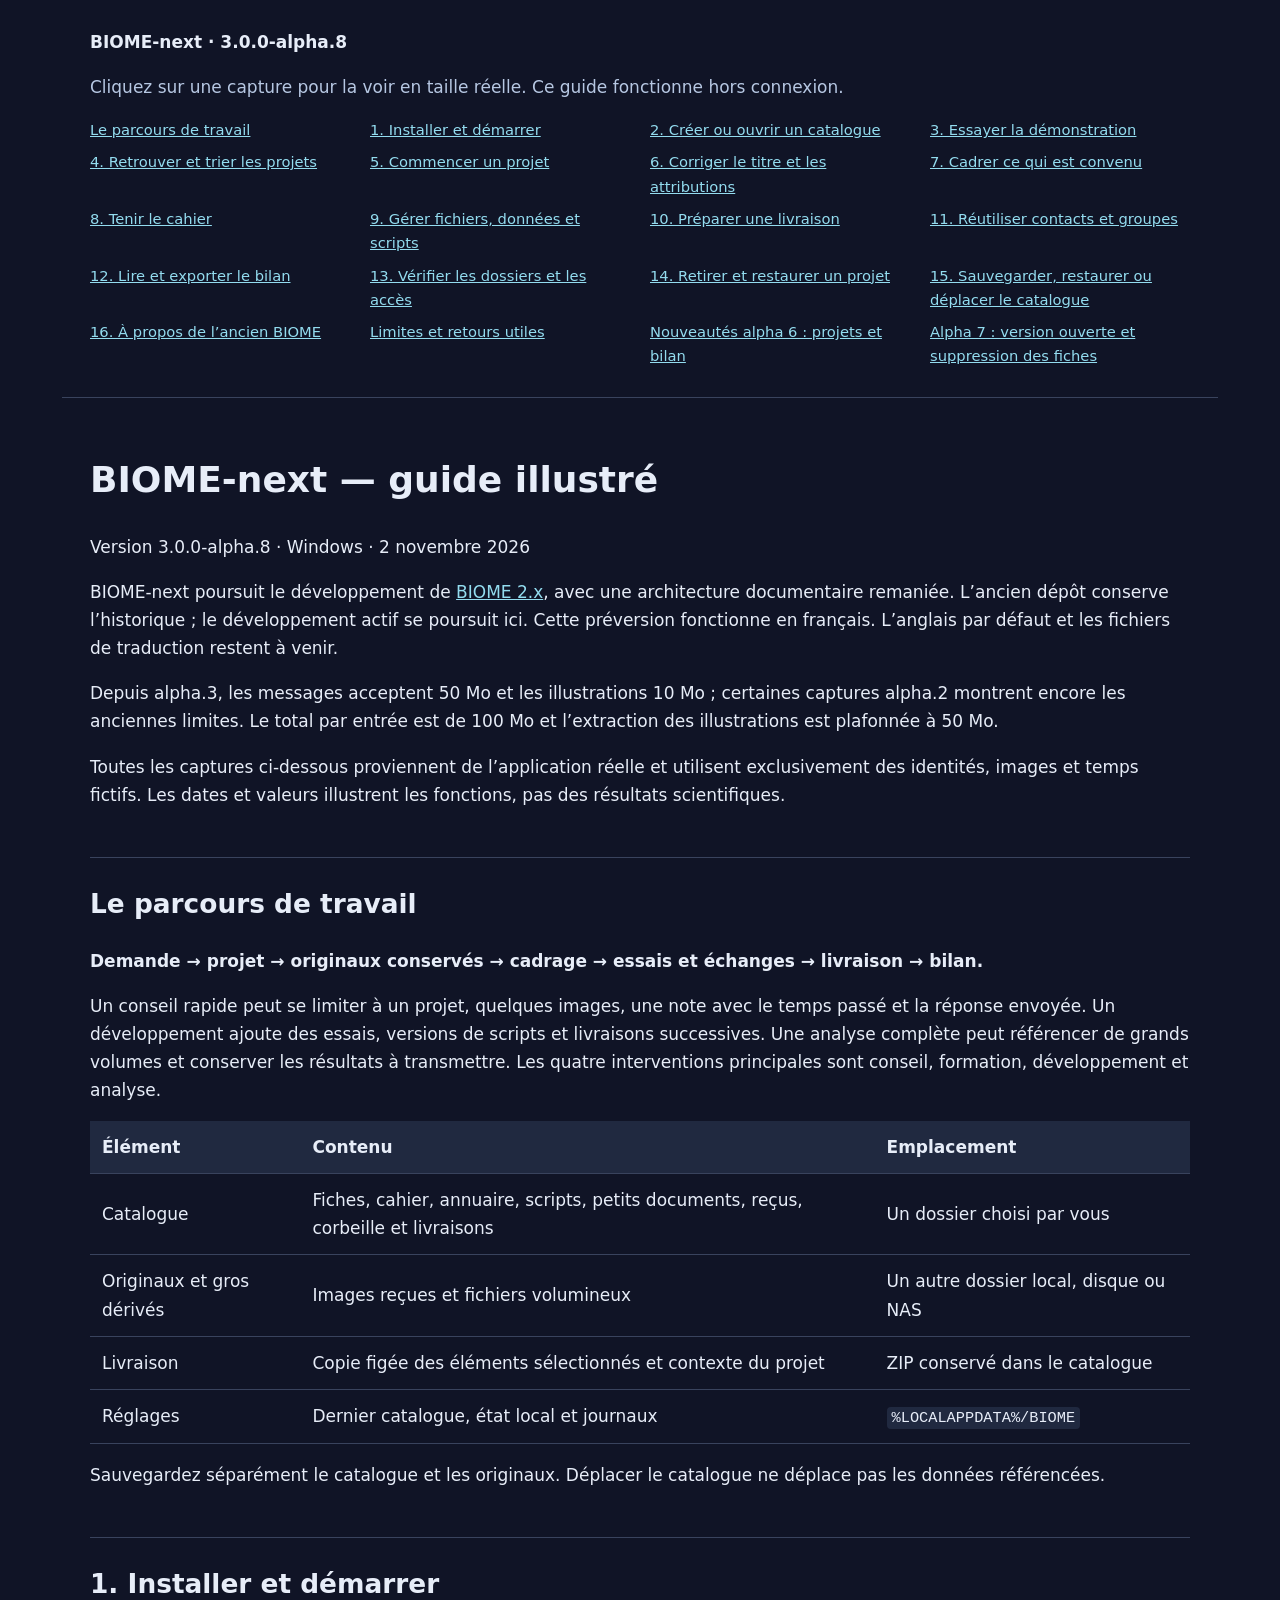
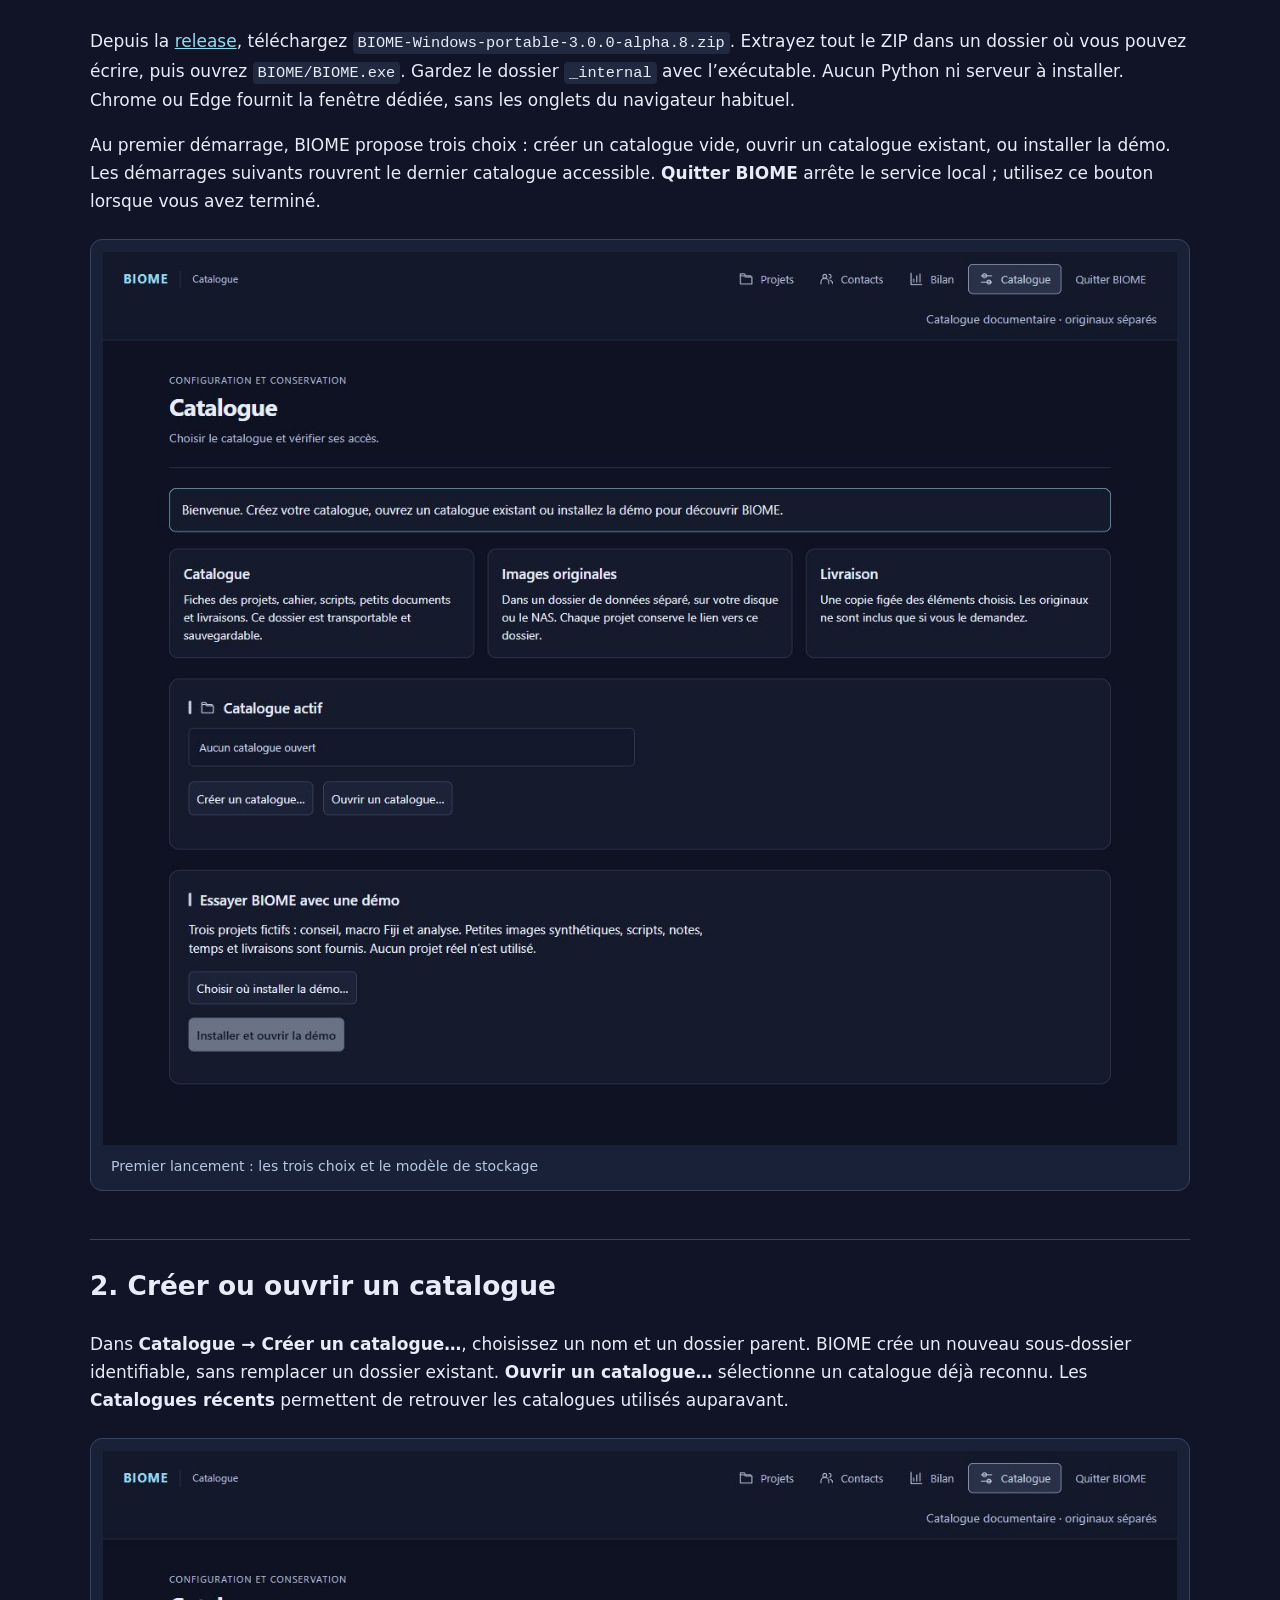
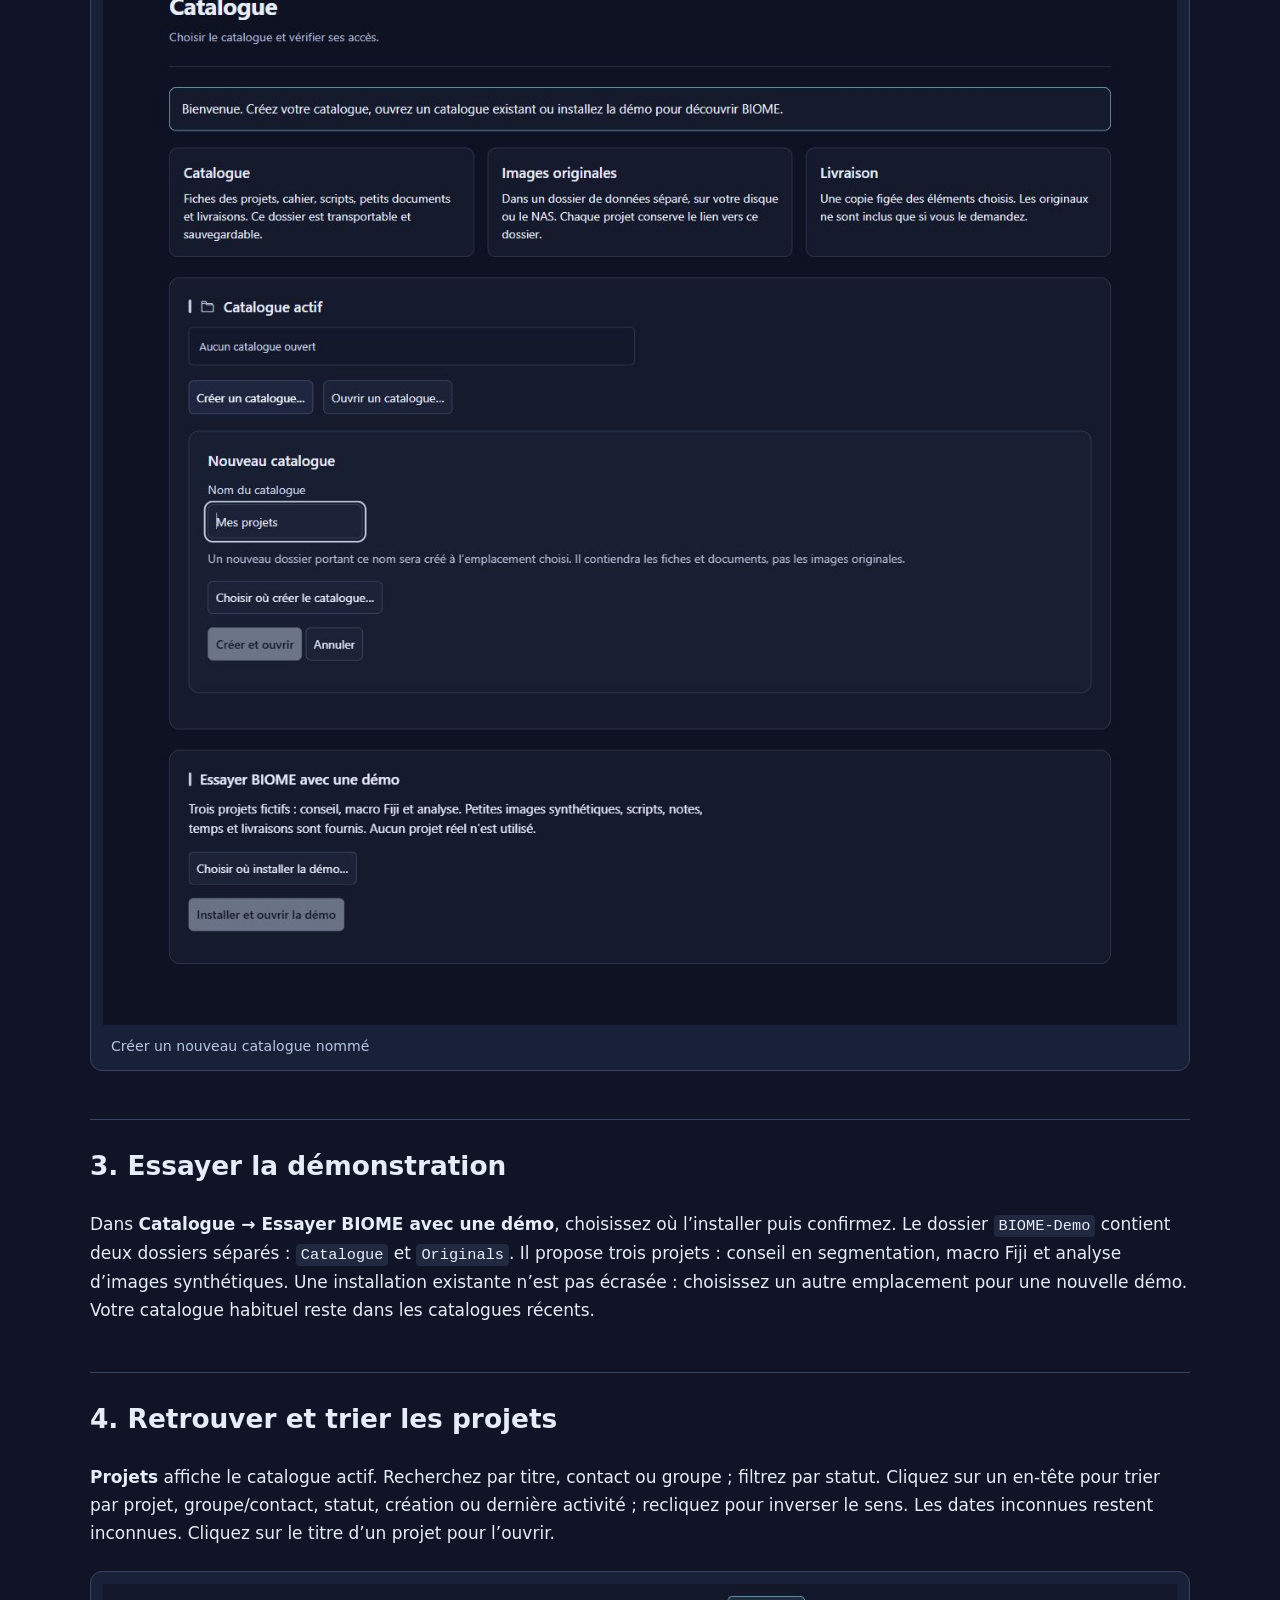
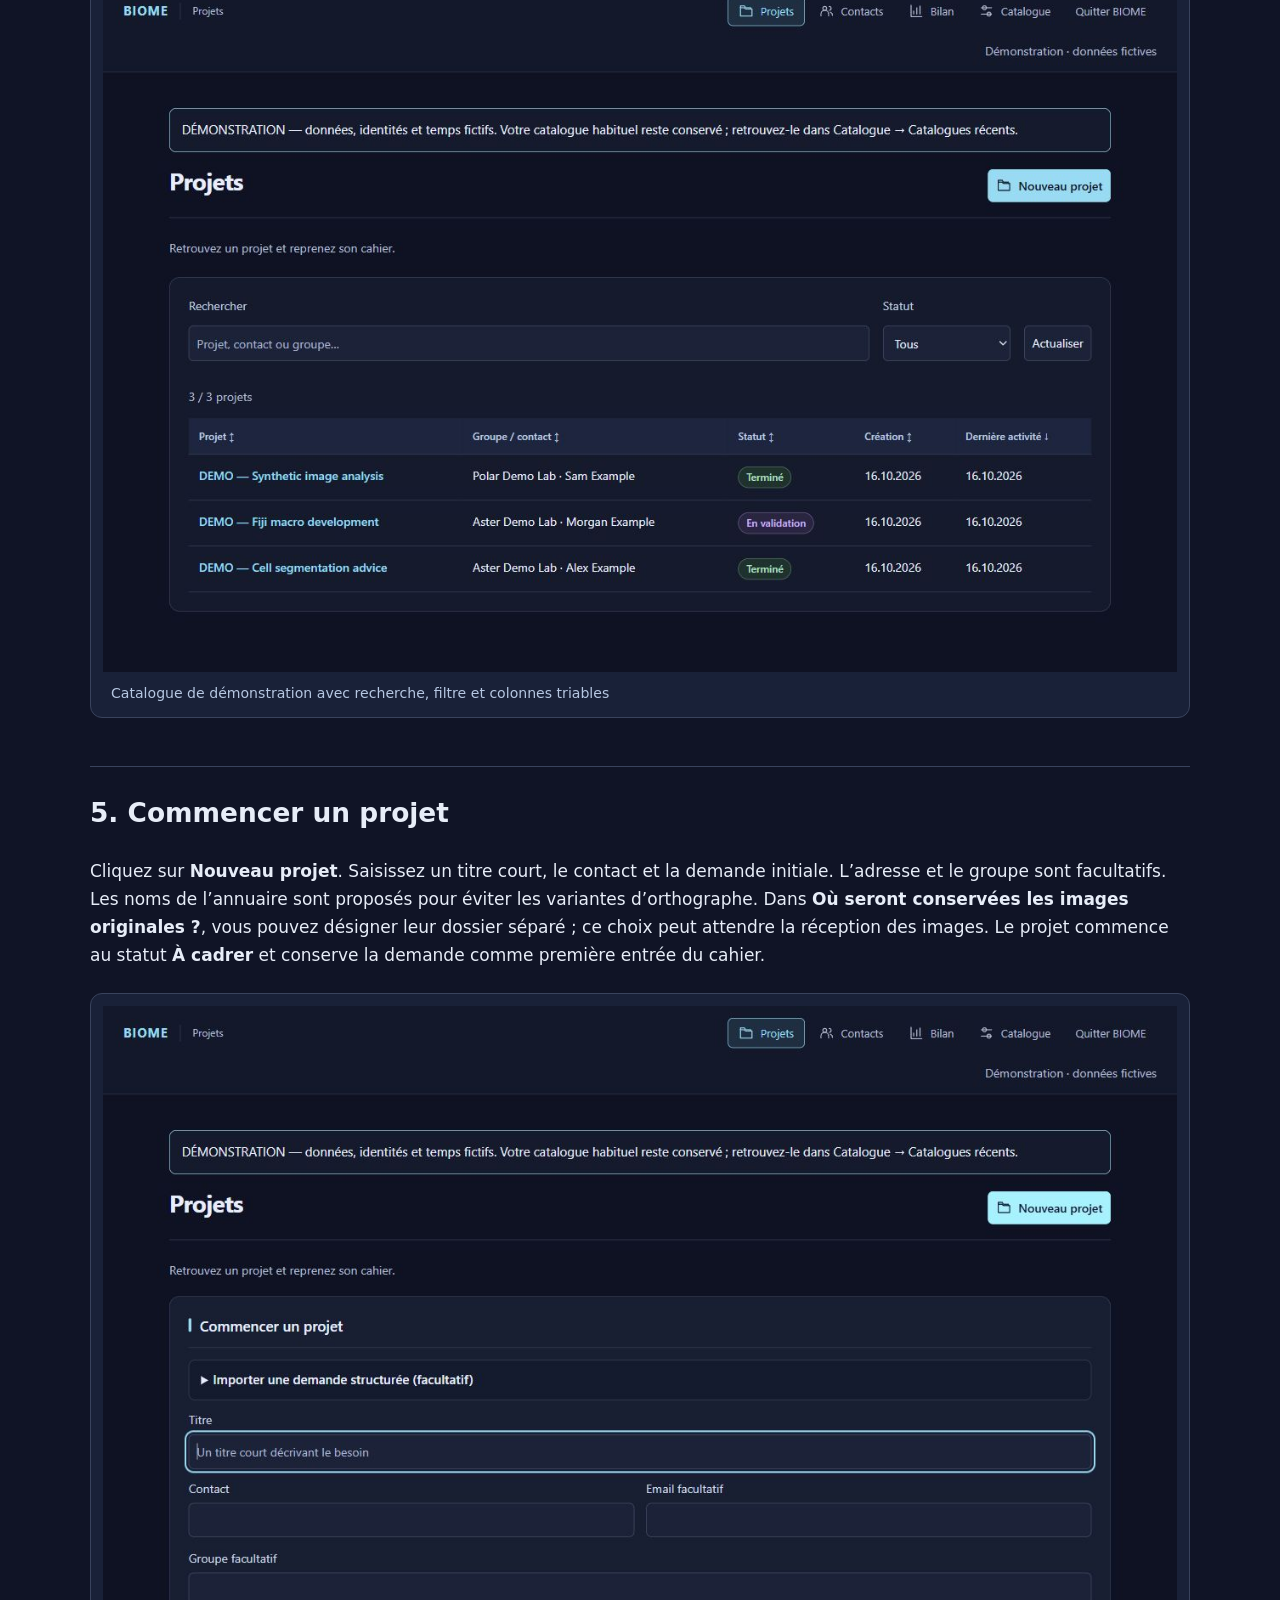
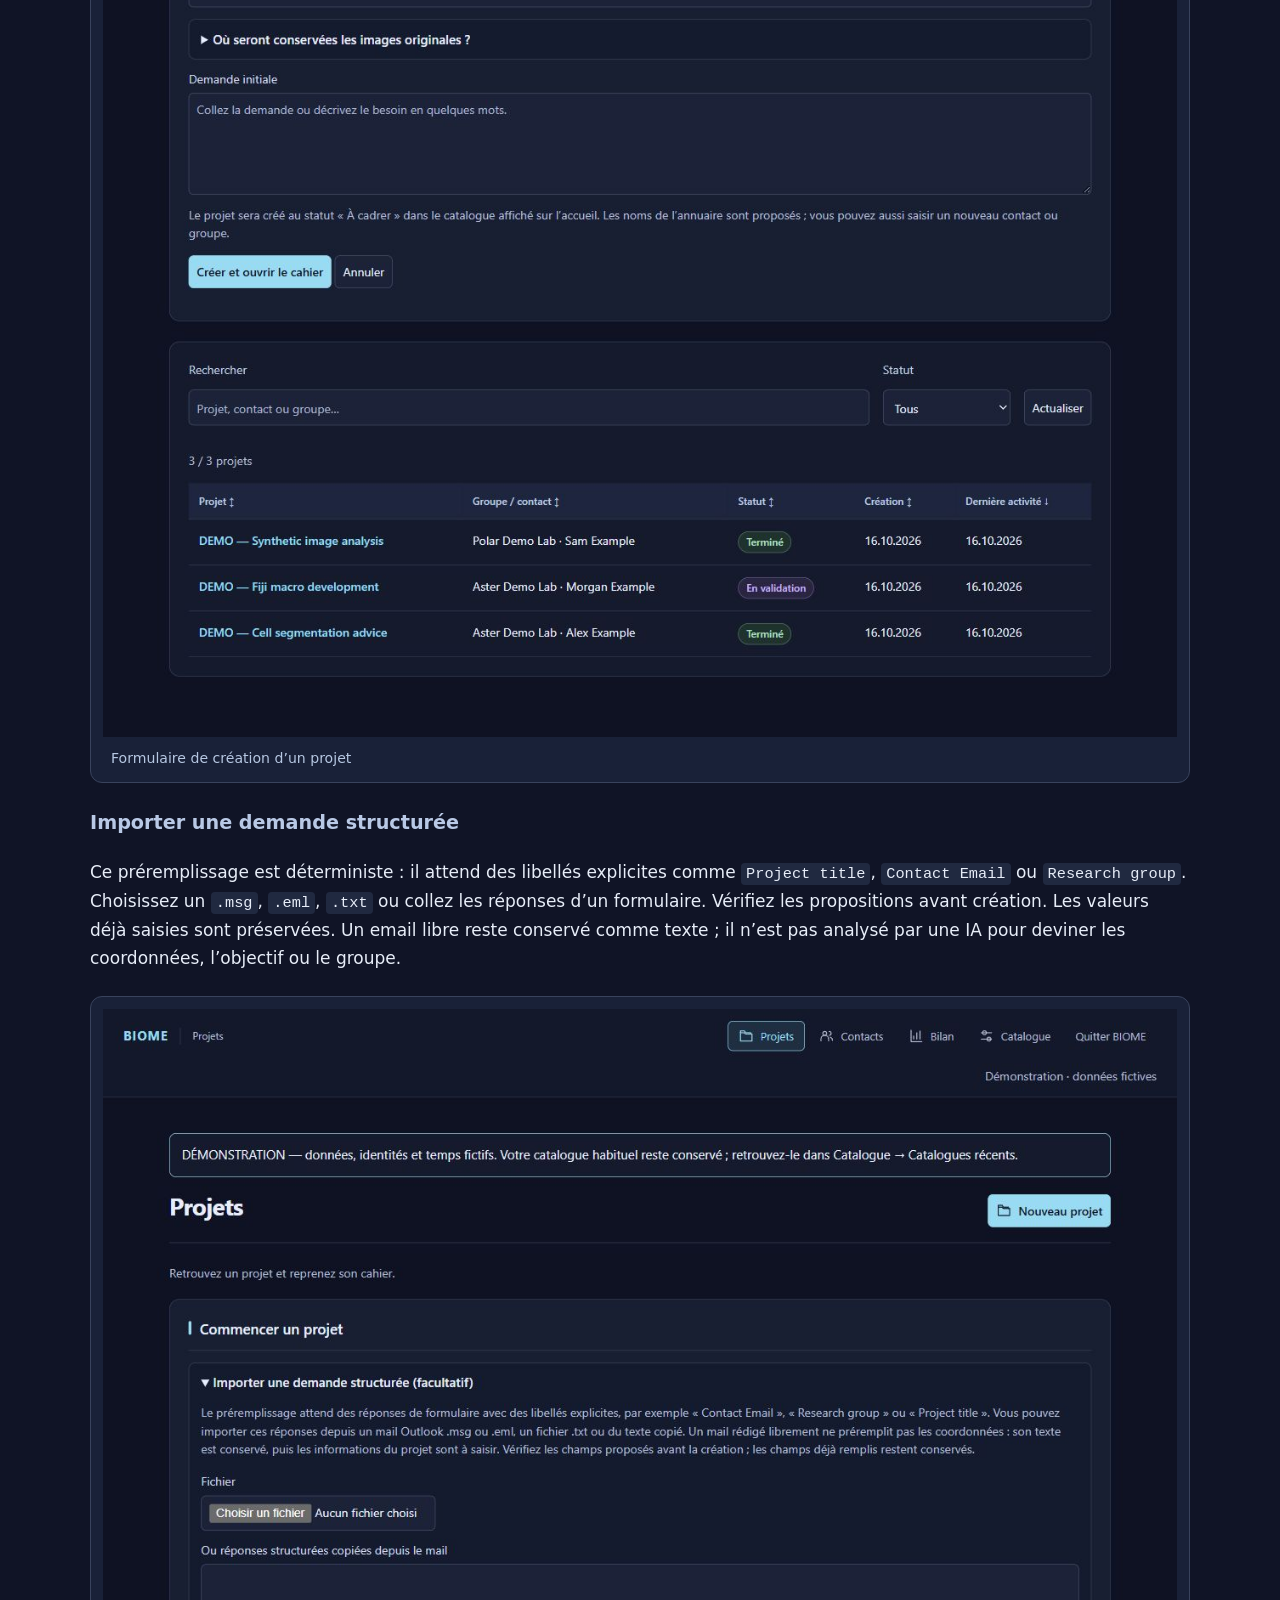
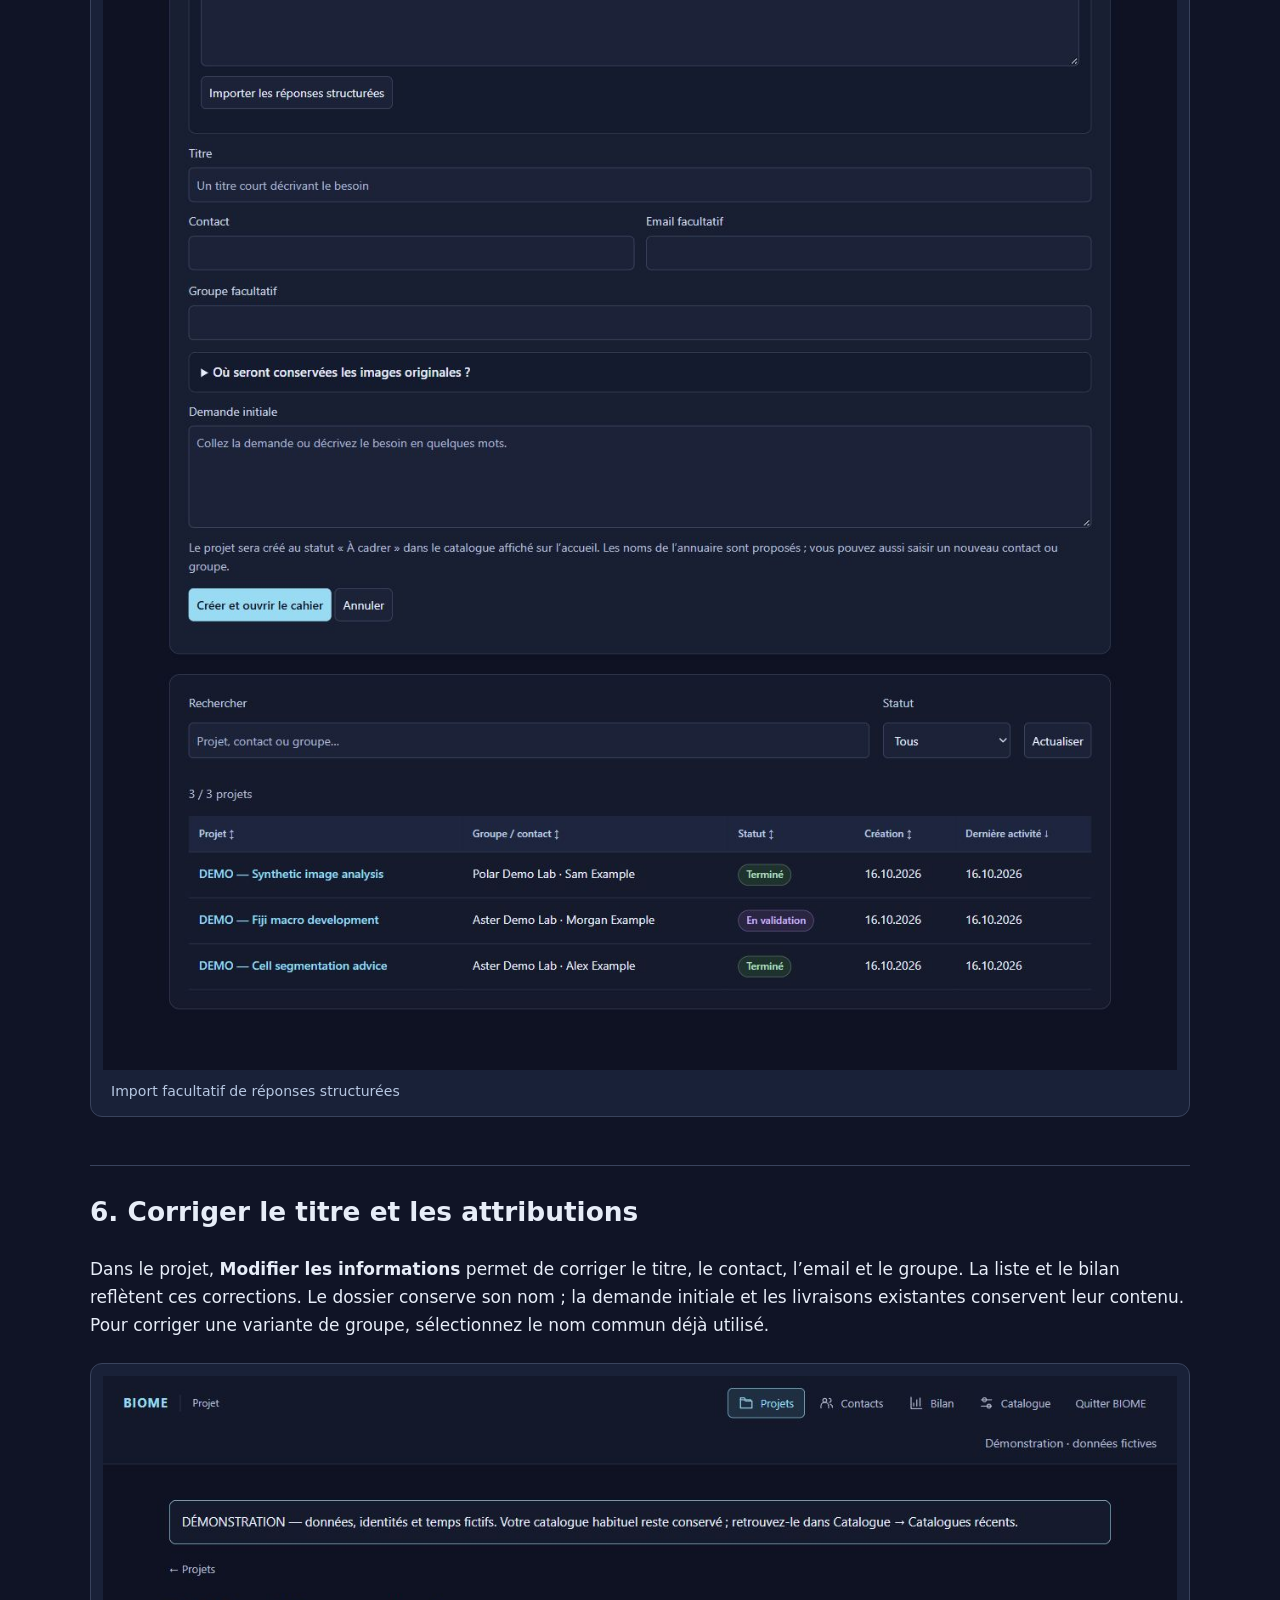
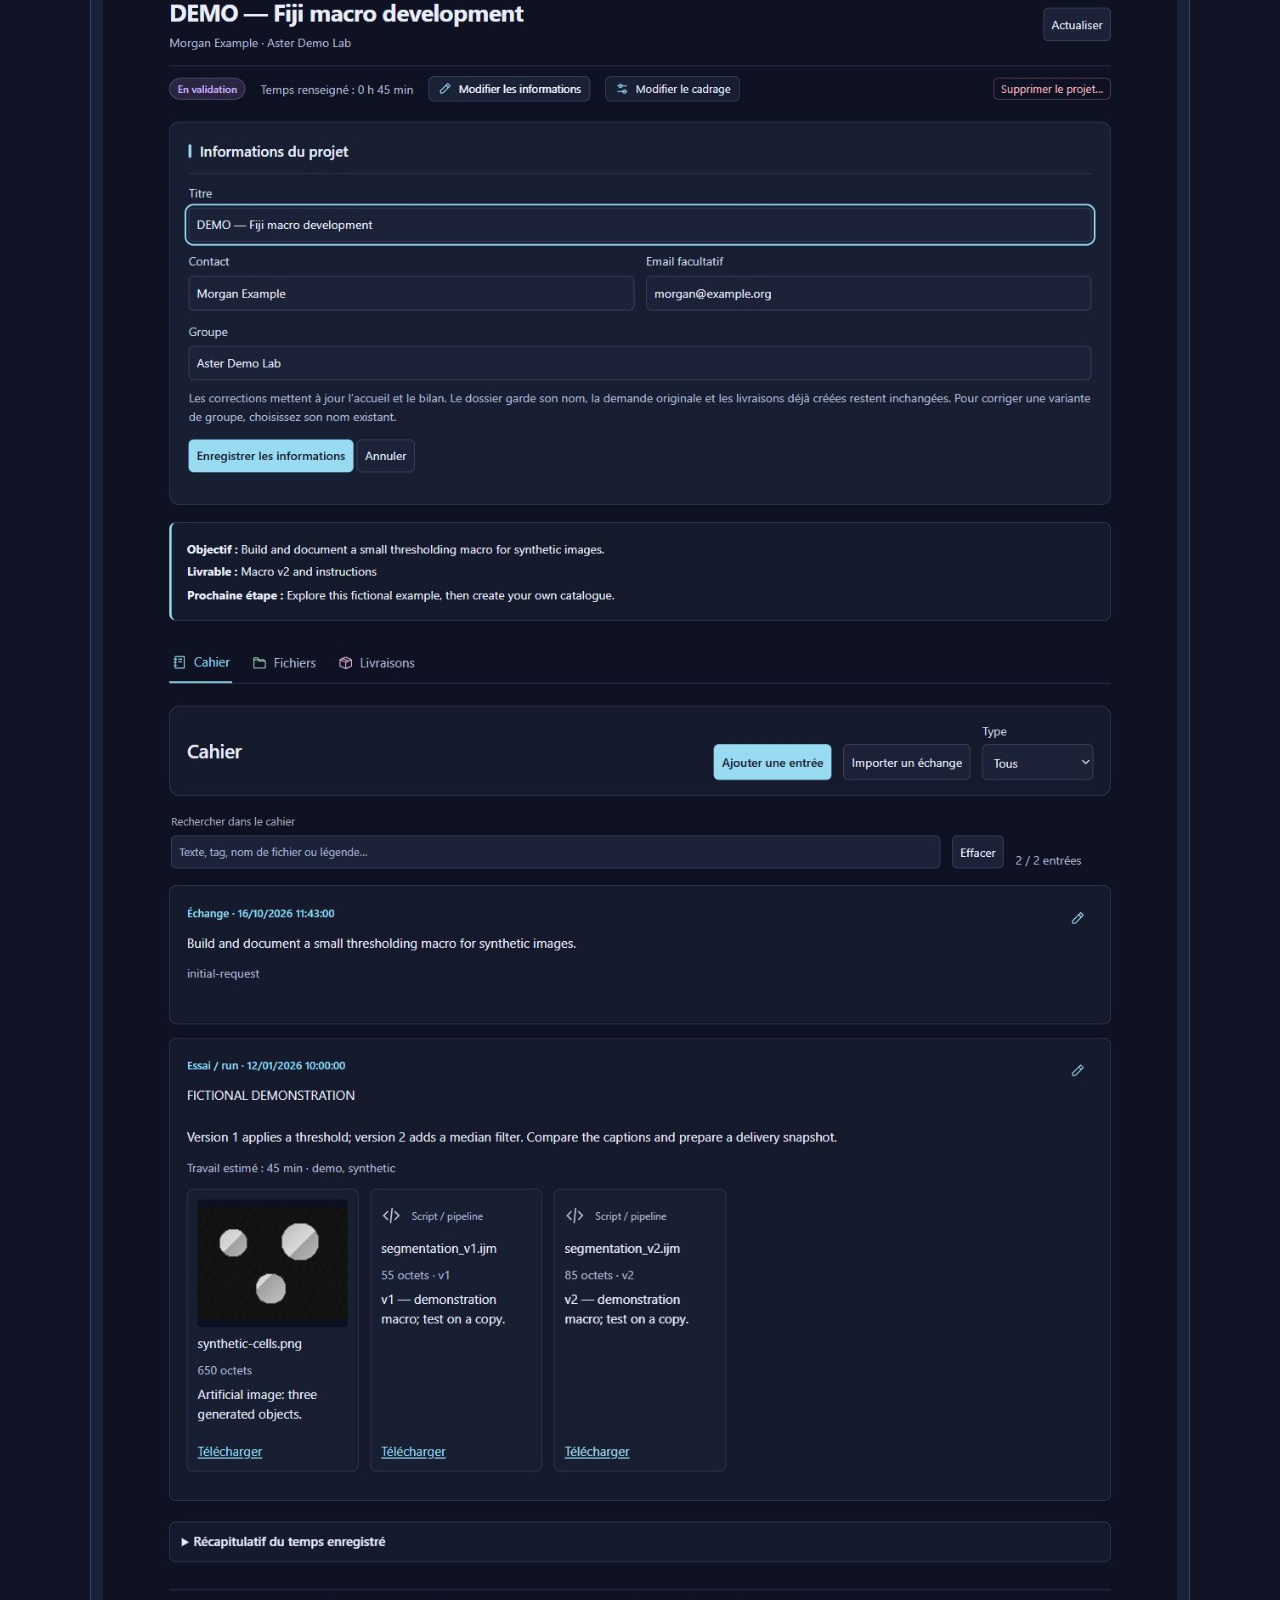
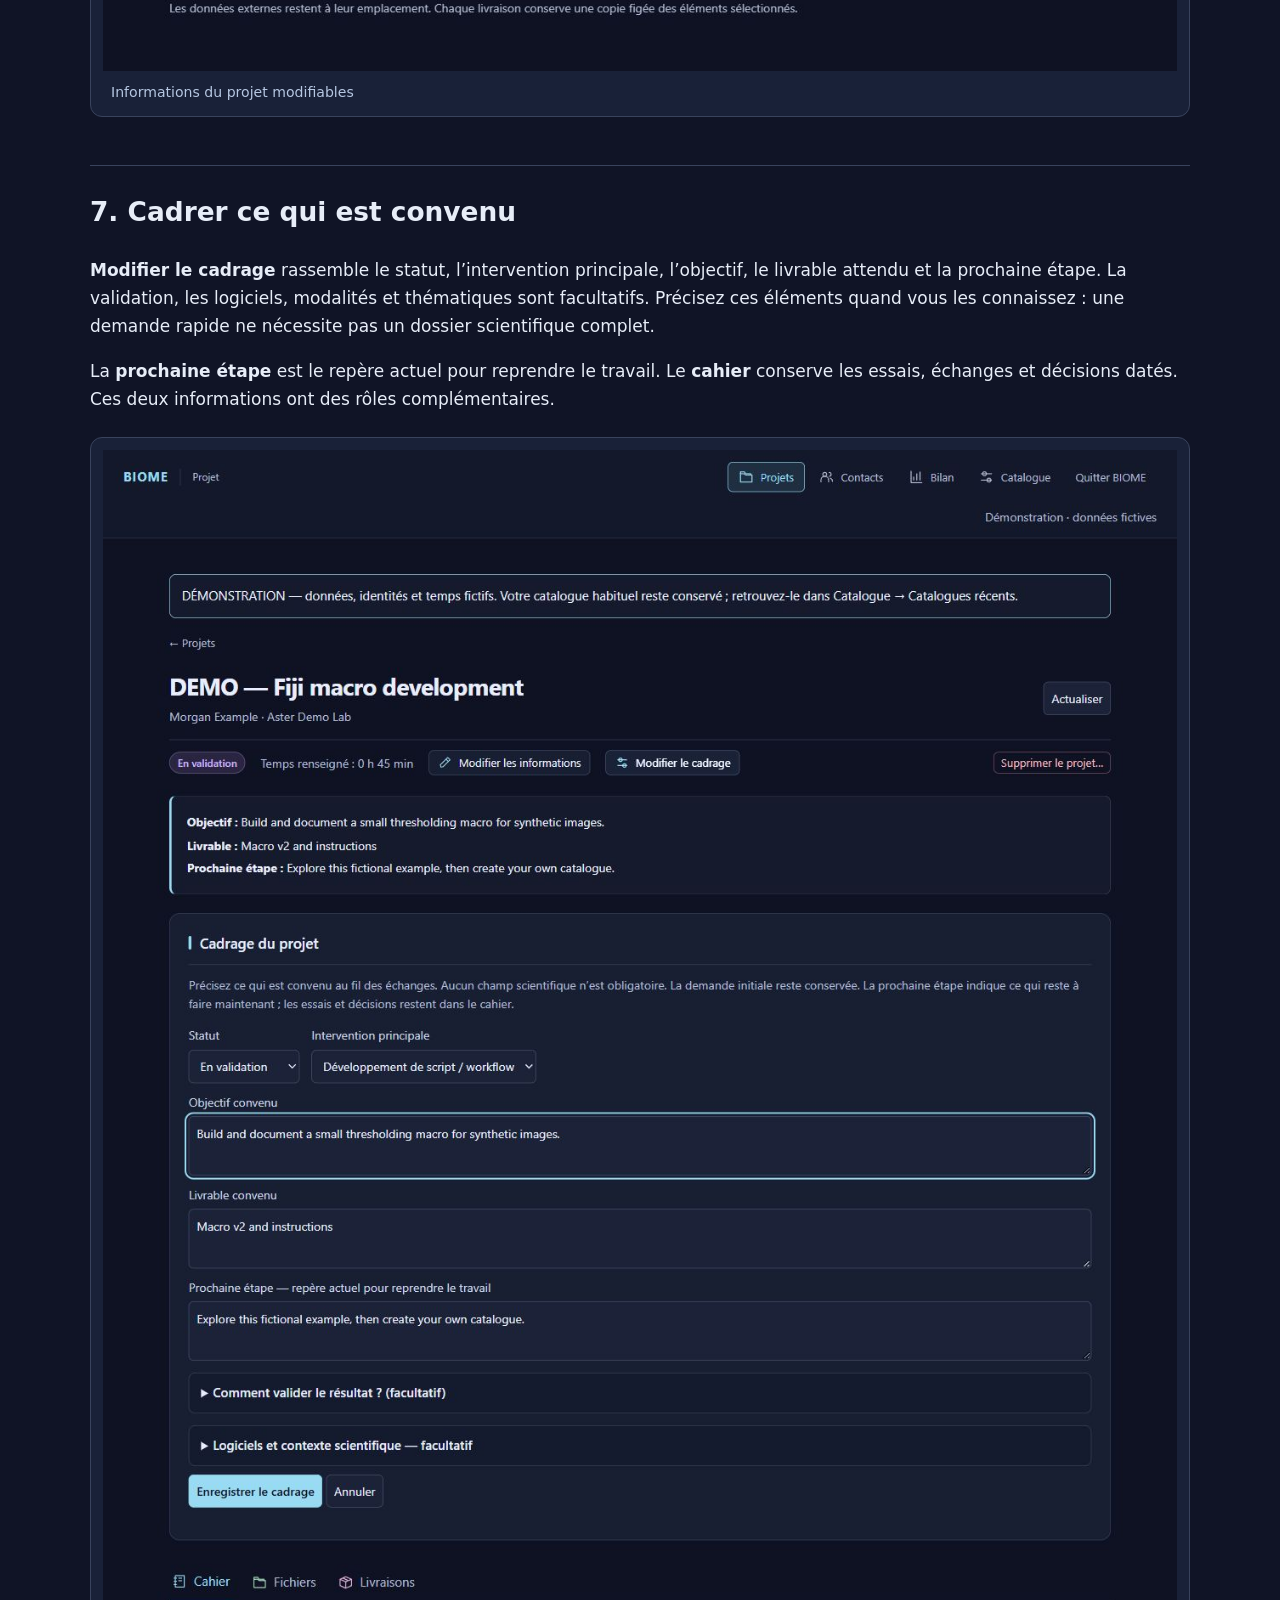
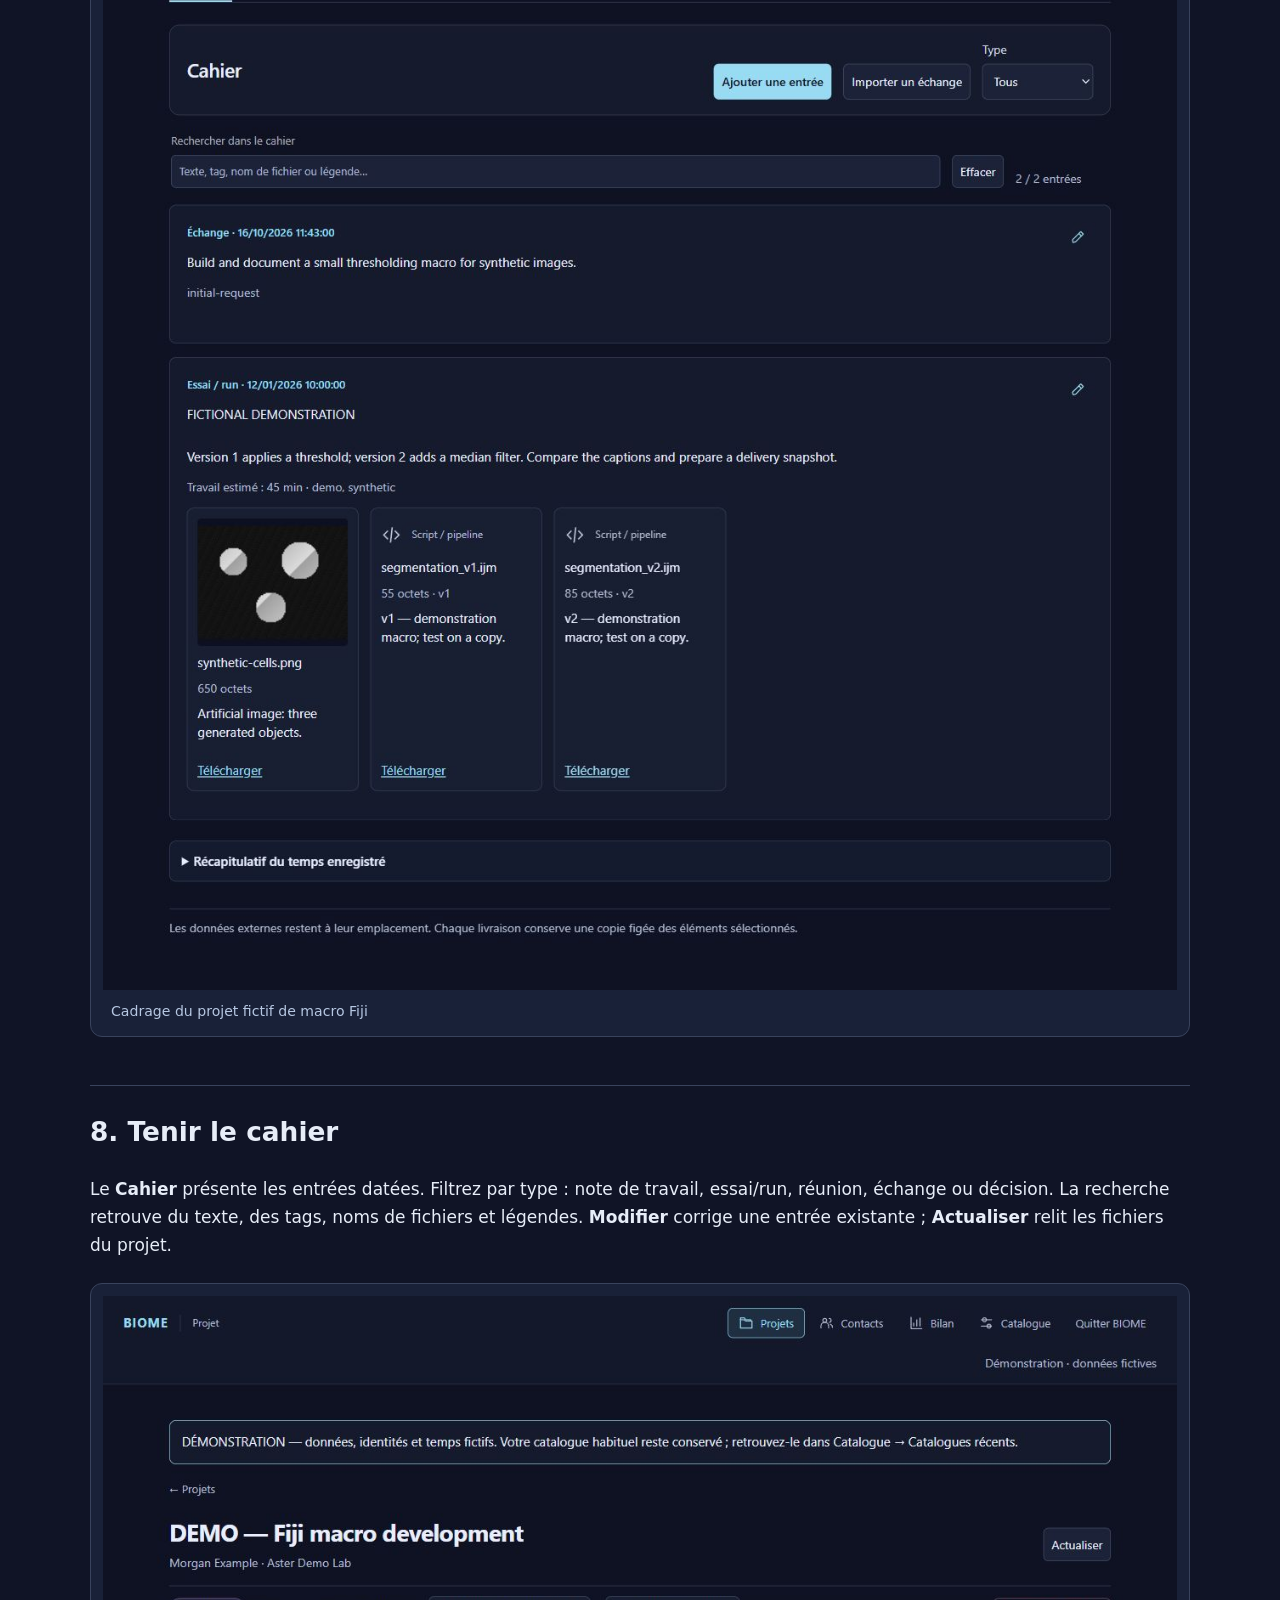
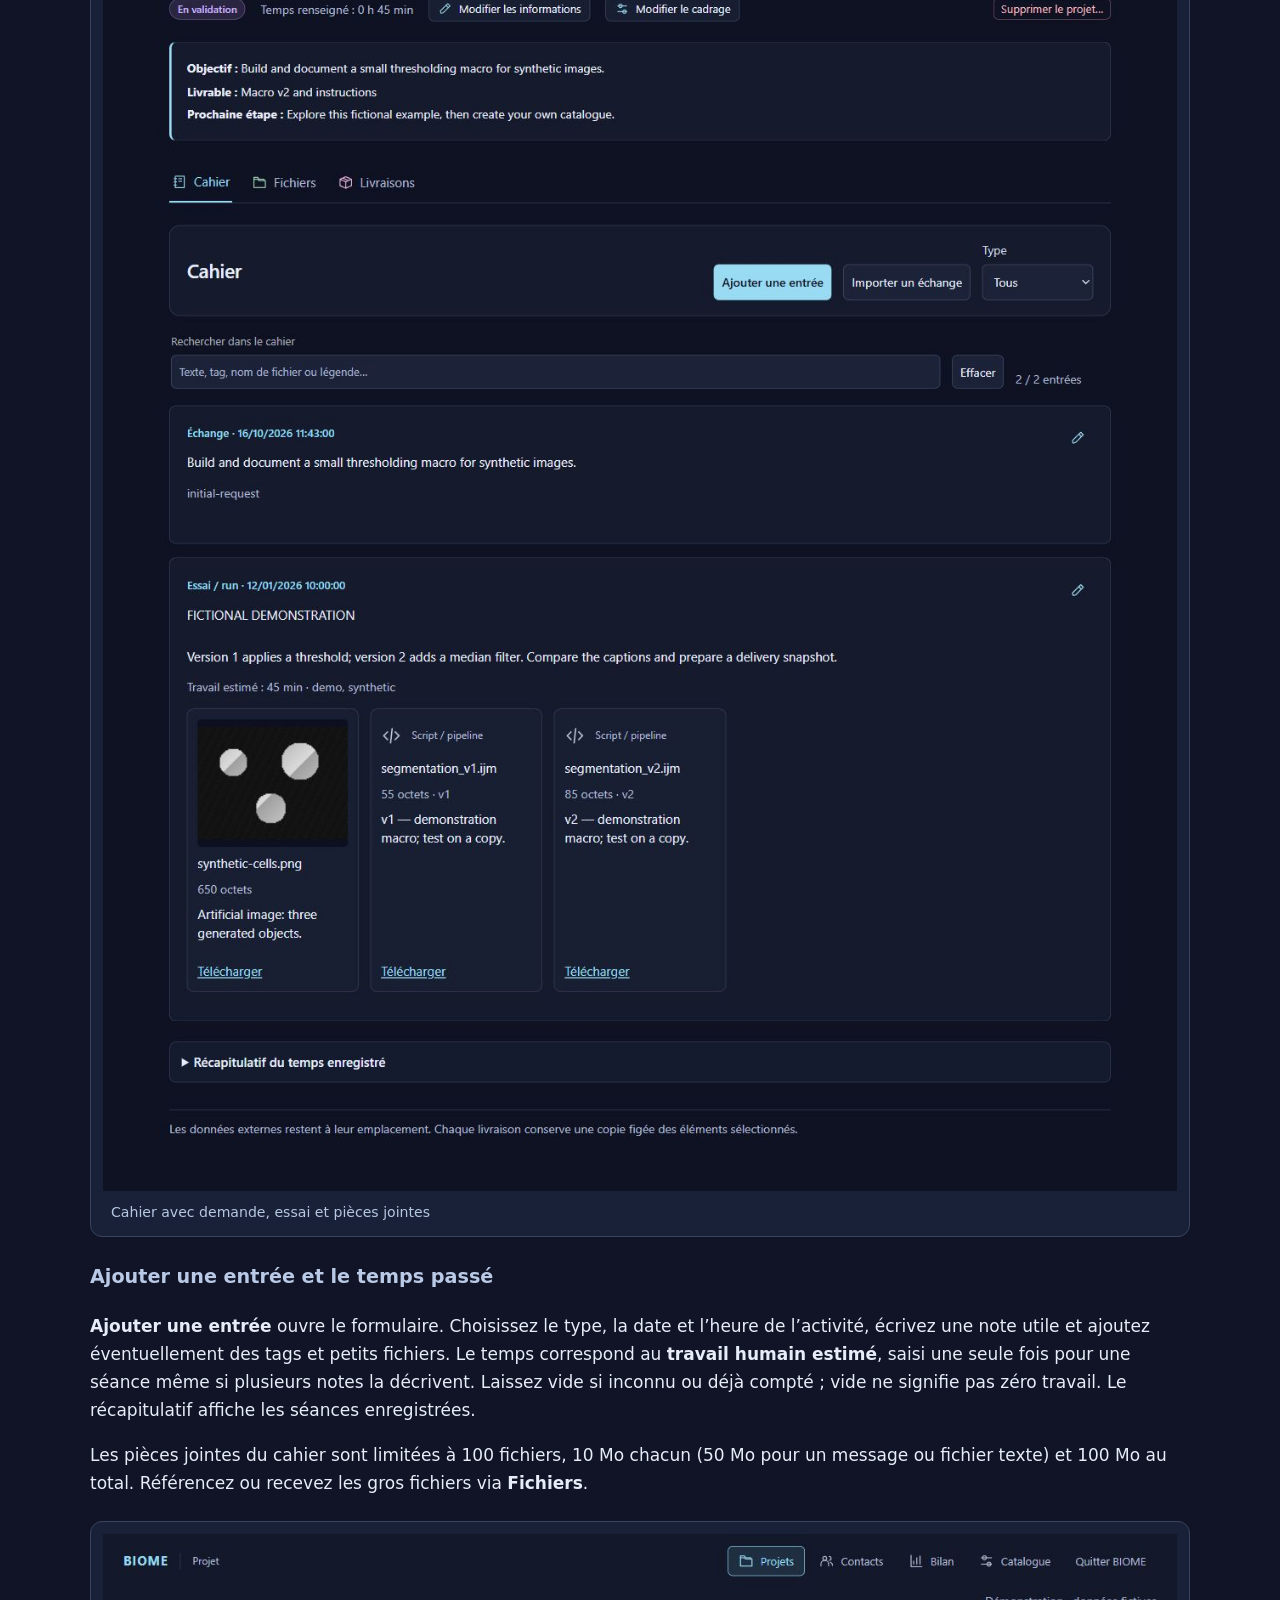
==== commit db550d26: "Add structured external project data folders and direct raw-image access" ====
--- a/docs/guide-utilisateur.fr.html
+++ b/docs/guide-utilisateur.fr.html
@@ -1,5 +1,5 @@
-<!doctype html><html lang="fr"><head><meta charset="utf-8"><meta name="viewport" content="width=device-width,initial-scale=1"><title>BIOME-next — guide illustré</title><style>body{margin:0;background:#101426;color:#e7edf8;font:17px/1.65 system-ui,Segoe UI,sans-serif}header,main{max-width:1100px;margin:auto;padding:28px}header{border-bottom:1px solid #39435d}h1{font-size:2.25rem}h2{font-size:1.65rem;margin-top:3rem;border-top:1px solid #39435d;padding-top:1.5rem}h3{font-size:1.2rem;color:#b9c9e6}a{color:#93dcef}code{background:#202940;padding:2px 5px;border-radius:4px;font-size:.9em}figure{margin:24px 0;padding:12px;background:#192138;border:1px solid #39435d;border-radius:12px}img{display:block;max-width:100%;height:auto;margin:auto}figcaption{font-size:.88rem;color:#b6c7e2;padding:10px 8px 0}nav{display:grid;grid-template-columns:repeat(auto-fit,minmax(250px,1fr));gap:8px 20px}nav a{font-size:.92rem}.table{overflow-x:auto}table{border-collapse:collapse;width:100%}th,td{text-align:left;padding:12px;border-bottom:1px solid #39435d}th{background:#202940}.note{color:#b6c7e2}@media(max-width:650px){main,header{padding:18px}h1{font-size:1.8rem}}@media print{body{background:white;color:#172033;font-size:10pt}a{color:#172033}header nav{display:none}h2{break-before:page}figure{background:white;border:1px solid #bbb;break-inside:avoid}img{max-height:210mm;max-width:100%;object-fit:contain}code,th{background:#eee}figcaption,.note,h3{color:#334155}}</style></head><body><header><strong>BIOME-next · 3.0.0-alpha.7</strong><p class="note">Cliquez sur une capture pour la voir en taille réelle. Ce guide fonctionne hors connexion.</p><nav aria-label="Contents"><a href="#section-2">Le parcours de travail</a><a href="#section-3">1. Installer et démarrer</a><a href="#section-4">2. Créer ou ouvrir un catalogue</a><a href="#section-5">3. Essayer la démonstration</a><a href="#section-6">4. Retrouver et trier les projets</a><a href="#section-7">5. Commencer un projet</a><a href="#section-9">6. Corriger le titre et les attributions</a><a href="#section-10">7. Cadrer ce qui est convenu</a><a href="#section-11">8. Tenir le cahier</a><a href="#section-15">9. Gérer fichiers, données et scripts</a><a href="#section-18">10. Préparer une livraison</a><a href="#section-19">11. Réutiliser contacts et groupes</a><a href="#section-21">12. Lire et exporter le bilan</a><a href="#section-22">13. Vérifier les dossiers et les accès</a><a href="#section-23">14. Retirer et restaurer un projet</a><a href="#section-24">15. Sauvegarder, restaurer ou déplacer le catalogue</a><a href="#section-25">16. À propos de l’ancien BIOME</a><a href="#section-26">Limites et retours utiles</a><a href="#section-27">Nouveautés alpha 6 : projets et bilan</a><a href="#section-28">Alpha 7 : version ouverte et suppression des fiches</a></nav></header><main><h1 id="section-1">BIOME-next — guide illustré</h1>
-<p>Version 3.0.0-alpha.7 · Windows · 26 octobre 2026</p>
+<!doctype html><html lang="fr"><head><meta charset="utf-8"><meta name="viewport" content="width=device-width,initial-scale=1"><title>BIOME-next — guide illustré</title><style>body{margin:0;background:#101426;color:#e7edf8;font:17px/1.65 system-ui,Segoe UI,sans-serif}header,main{max-width:1100px;margin:auto;padding:28px}header{border-bottom:1px solid #39435d}h1{font-size:2.25rem}h2{font-size:1.65rem;margin-top:3rem;border-top:1px solid #39435d;padding-top:1.5rem}h3{font-size:1.2rem;color:#b9c9e6}a{color:#93dcef}code{background:#202940;padding:2px 5px;border-radius:4px;font-size:.9em}figure{margin:24px 0;padding:12px;background:#192138;border:1px solid #39435d;border-radius:12px}img{display:block;max-width:100%;height:auto;margin:auto}figcaption{font-size:.88rem;color:#b6c7e2;padding:10px 8px 0}nav{display:grid;grid-template-columns:repeat(auto-fit,minmax(250px,1fr));gap:8px 20px}nav a{font-size:.92rem}.table{overflow-x:auto}table{border-collapse:collapse;width:100%}th,td{text-align:left;padding:12px;border-bottom:1px solid #39435d}th{background:#202940}.note{color:#b6c7e2}@media(max-width:650px){main,header{padding:18px}h1{font-size:1.8rem}}@media print{body{background:white;color:#172033;font-size:10pt}a{color:#172033}header nav{display:none}h2{break-before:page}figure{background:white;border:1px solid #bbb;break-inside:avoid}img{max-height:210mm;max-width:100%;object-fit:contain}code,th{background:#eee}figcaption,.note,h3{color:#334155}}</style></head><body><header><strong>BIOME-next · 3.0.0-alpha.8</strong><p class="note">Cliquez sur une capture pour la voir en taille réelle. Ce guide fonctionne hors connexion.</p><nav aria-label="Contents"><a href="#section-2">Le parcours de travail</a><a href="#section-3">1. Installer et démarrer</a><a href="#section-4">2. Créer ou ouvrir un catalogue</a><a href="#section-5">3. Essayer la démonstration</a><a href="#section-6">4. Retrouver et trier les projets</a><a href="#section-7">5. Commencer un projet</a><a href="#section-9">6. Corriger le titre et les attributions</a><a href="#section-10">7. Cadrer ce qui est convenu</a><a href="#section-11">8. Tenir le cahier</a><a href="#section-15">9. Gérer fichiers, données et scripts</a><a href="#section-19">10. Préparer une livraison</a><a href="#section-20">11. Réutiliser contacts et groupes</a><a href="#section-22">12. Lire et exporter le bilan</a><a href="#section-23">13. Vérifier les dossiers et les accès</a><a href="#section-24">14. Retirer et restaurer un projet</a><a href="#section-25">15. Sauvegarder, restaurer ou déplacer le catalogue</a><a href="#section-26">16. À propos de l’ancien BIOME</a><a href="#section-27">Limites et retours utiles</a><a href="#section-28">Nouveautés alpha 6 : projets et bilan</a><a href="#section-29">Alpha 7 : version ouverte et suppression des fiches</a></nav></header><main><h1 id="section-1">BIOME-next — guide illustré</h1>
+<p>Version 3.0.0-alpha.8 · Windows · 2 novembre 2026</p>
 <p>BIOME-next poursuit le développement de <a href="https://github.com/UniversalBuilder/BIOME">BIOME 2.x</a>, avec une architecture documentaire remaniée. L’ancien dépôt conserve l’historique ; le développement actif se poursuit ici. Cette préversion fonctionne en français. L’anglais par défaut et les fichiers de traduction restent à venir.</p>
 <p>Depuis alpha.3, les messages acceptent 50 Mo et les illustrations 10 Mo ; certaines captures alpha.2 montrent encore les anciennes limites. Le total par entrée est de 100 Mo et l’extraction des illustrations est plafonnée à 50 Mo.</p>
 <p>Toutes les captures ci-dessous proviennent de l’application réelle et utilisent exclusivement des identités, images et temps fictifs. Les dates et valeurs illustrent les fonctions, pas des résultats scientifiques.</p>
@@ -14,7 +14,7 @@
 </tbody></table></div>
 <p>Sauvegardez séparément le catalogue et les originaux. Déplacer le catalogue ne déplace pas les données référencées.</p>
 <h2 id="section-3">1. Installer et démarrer</h2>
-<p>Depuis la <a href="https://github.com/UniversalBuilder/BIOME-next/releases/tag/v3.0.0-alpha.7">release</a>, téléchargez <code>BIOME-Windows-portable-3.0.0-alpha.7.zip</code>. Extrayez tout le ZIP dans un dossier où vous pouvez écrire, puis ouvrez <code>BIOME/BIOME.exe</code>. Gardez le dossier <code>_internal</code> avec l’exécutable. Aucun Python ni serveur à installer. Chrome ou Edge fournit la fenêtre dédiée, sans les onglets du navigateur habituel.</p>
+<p>Depuis la <a href="https://github.com/UniversalBuilder/BIOME-next/releases/tag/v3.0.0-alpha.8">release</a>, téléchargez <code>BIOME-Windows-portable-3.0.0-alpha.8.zip</code>. Extrayez tout le ZIP dans un dossier où vous pouvez écrire, puis ouvrez <code>BIOME/BIOME.exe</code>. Gardez le dossier <code>_internal</code> avec l’exécutable. Aucun Python ni serveur à installer. Chrome ou Edge fournit la fenêtre dédiée, sans les onglets du navigateur habituel.</p>
 <p>Au premier démarrage, BIOME propose trois choix : créer un catalogue vide, ouvrir un catalogue existant, ou installer la démo. Les démarrages suivants rouvrent le dernier catalogue accessible. <strong>Quitter BIOME</strong> arrête le service local ; utilisez ce bouton lorsque vous avez terminé.</p>
 <figure><a href="images/01-first-launch.jpg"><img loading="lazy" src="images/01-first-launch.jpg" alt="Premier lancement : les trois choix et le modèle de stockage"></a><figcaption>Premier lancement : les trois choix et le modèle de stockage</figcaption></figure>
 <h2 id="section-4">2. Créer ou ouvrir un catalogue</h2>
@@ -56,11 +56,17 @@
 <figure><a href="images/09-files.jpg"><img loading="lazy" src="images/09-files.jpg" alt="Fichiers : originaux liés, image et versions de scripts"></a><figcaption>Fichiers : originaux liés, image et versions de scripts</figcaption></figure>
 <h3 id="section-16">Recevoir des originaux depuis un transfert temporaire</h3>
 <p>Choisissez <strong>Recevoir un fichier ou un dossier…</strong>, sélectionnez la source téléchargée et nommez le jeu d’images. Préparez la réception, choisissez un stockage durable séparé du catalogue, puis lancez la copie. BIOME vérifie la copie par empreintes et conserve un reçu avec sa provenance. La source est conservée. Pour un nouveau catalogue, les originaux ne sont pas copiés dans le dossier documentaire.</p>
+<h3 id="section-17">Créer et ouvrir le dossier de données du projet</h3>
+<p>Dans <strong>Fichiers → Dossier de données du projet</strong>, cliquez sur <strong>Créer le dossier du projet…</strong>. Choisissez ou collez le chemin d’un dossier parent existant, hors du catalogue, puis vérifiez le nom proposé. Il réunit la date de création du projet, le groupe, le contact, le titre et un identifiant court ; vous pouvez le raccourcir. Validez avec <strong>Créer et lier ce dossier</strong>.</p>
+<p>BIOME crée <code>01_raw</code> pour les originaux intacts, <code>02_processed</code> pour les images transformées et étapes intermédiaires, <code>03_results</code> pour les résultats, et un <code>README.txt</code> bilingue permettant d’identifier le projet sans BIOME. Aucun dossier existant n’est écrasé. Pour réutiliser un emplacement, choisissez <strong>Lier un emplacement existant…</strong> : son contenu et son organisation restent inchangés.</p>
+<p>Les boutons <strong>Ouvrir le dossier du projet</strong> et <strong>Ouvrir 01_raw</strong> donnent un accès direct dans l’Explorateur. <strong>Recevoir des images dans 01_raw</strong> reprend automatiquement cette destination pour la copie vérifiée. Chaque réception crée un sous-dossier séparé et conserve la source téléchargée. Vous pouvez aussi déposer manuellement des originaux dans <code>01_raw</code> ; ces fichiers n’ont alors pas de reçu de copie BIOME. Référencez séparément les données transformées ou les résultats pour les proposer dans une livraison.</p>
+<p>Le catalogue conserve le cahier, les pièces jointes et les livraisons. Ces dossiers de données externes ne sont pas inclus dans sa sauvegarde : sauvegardez-les séparément. Renommer le projet ne renomme ni ne déplace son dossier externe.</p>
+<figure><a href="images/26-project-data-folder.jpg"><img loading="lazy" src="images/26-project-data-folder.jpg" alt="Dossier de données du projet et accès directs"></a><figcaption>Dossier de données du projet et accès directs</figcaption></figure>
 <figure><a href="images/11-receive-originals.jpg"><img loading="lazy" src="images/11-receive-originals.jpg" alt="Réception des originaux et choix du stockage durable"></a><figcaption>Réception des originaux et choix du stockage durable</figcaption></figure>
-<h3 id="section-17">Documenter une version de script</h3>
+<h3 id="section-18">Documenter une version de script</h3>
 <p>Lors de l’ajout d’une pièce jointe, le rôle <strong>Version de script / pipeline</strong> permet un libellé. Dans <strong>Fichiers</strong>, utilisez le crayon pour corriger ensuite le libellé et la légende, par exemple <code>v3 — ajout du filtre médian</code>. Cela décrit le fichier joint ; cela ne renomme pas son fichier source et ne remplace pas un système Git pour le code. Joignez un nouveau fichier pour conserver une nouvelle version du script. Les livraisons déjà créées restent figées.</p>
 <figure><a href="images/10-file-caption.jpg"><img loading="lazy" src="images/10-file-caption.jpg" alt="Modification du libellé et de la légende"></a><figcaption>Modification du libellé et de la légende</figcaption></figure>
-<h2 id="section-18">10. Préparer une livraison</h2>
+<h2 id="section-19">10. Préparer une livraison</h2>
 <p>Dans <strong>Livraisons → Préparer une livraison</strong>, rédigez un message et sélectionnez les fichiers à transmettre. Pour les données liées, choisissez explicitement de ne pas transmettre, de mentionner le chemin ou d’inclure les fichiers. Un chemin interne n’est pas forcément accessible au destinataire ; inclure de grands volumes demande du temps et de la place.</p>
 <p>Le ZIP conserve les éléments choisis et le contexte du projet au moment de sa création. Une modification ultérieure du cahier ou du cadrage ne modifie pas une livraison existante. BIOME prépare le ZIP ; vous l’envoyez ensuite par le canal approprié.</p>
 <p>Les contenus sont regroupés par entrée du cahier, avec leur date, nom d’origine, légende et version. Cliquez sur une ligne pour l’aperçu ; cochez sa case pour l’inclure. La recherche et les filtres conservent votre sélection. Les images peuvent être agrandies ; les scripts et messages disposent d’un aperçu texte. Les messages sources et archives techniques sont séparés et ne sont transmis que si vous les cochez explicitement.</p>
@@ -69,40 +75,40 @@
 <figure><a href="images/25-delivery-review.jpg"><img loading="lazy" src="images/25-delivery-review.jpg" alt="Récapitulatif avant création du ZIP"></a><figcaption>Récapitulatif avant création du ZIP</figcaption></figure>
 <p>Les livraisons numérotées restent disponibles avec leur date, commentaire et lien de téléchargement. Une correction transmise donne lieu à une nouvelle livraison.</p>
 <figure><a href="images/12-deliveries.jpg"><img loading="lazy" src="images/12-deliveries.jpg" alt="Historique des livraisons téléchargeables"></a><figcaption>Historique des livraisons téléchargeables</figcaption></figure>
-<h2 id="section-19">11. Réutiliser contacts et groupes</h2>
+<h2 id="section-20">11. Réutiliser contacts et groupes</h2>
 <p><strong>Contacts</strong> présente l’annuaire commun au catalogue. Ajoutez un contact avec son email facultatif, ou un groupe. Les actions <strong>Modifier</strong> corrigent les entrées et leurs attributions associées. Réutilisez un même nom pour un même groupe. Des noms distincts ne sont pas fusionnés automatiquement.</p>
 <figure><a href="images/14-contacts.jpg"><img loading="lazy" src="images/14-contacts.jpg" alt="Annuaire de démonstration"></a><figcaption>Annuaire de démonstration</figcaption></figure>
-<h3 id="section-20">Entretenir les listes du cadrage</h3>
+<h3 id="section-21">Entretenir les listes du cadrage</h3>
 <p>Dépliez <strong>Listes du cadrage : logiciels, modalités et thématiques</strong>. Choisissez une liste, ajoutez ou renommez une valeur, ou masquez-la des choix futurs. Le masquage préserve les projets qui l’utilisent ; le renommage corrige les cadrages associés en conservant leur historique.</p>
 <figure><a href="images/15-vocabularies.jpg"><img loading="lazy" src="images/15-vocabularies.jpg" alt="Listes partagées de logiciels et catégories scientifiques"></a><figcaption>Listes partagées de logiciels et catégories scientifiques</figcaption></figure>
-<h2 id="section-21">12. Lire et exporter le bilan</h2>
+<h2 id="section-22">12. Lire et exporter le bilan</h2>
 <p><strong>Bilan</strong> permet une année ou une période personnalisée inclusive, avec temps total renseigné, projets actifs, groupes et contacts impliqués. Les graphiques montrent l’évolution du temps et les répartitions par groupe et intervention. Dépliez les autres catégories et les tableaux si nécessaire. Cliquez sur un projet pour revenir à son dossier.</p>
 <p>L’attribution temporelle utilise la date des séances. Les statuts et catégories affichés sont les valeurs actuelles. Une absence de saisie ne prouve pas une absence de travail. Un projet peut relever de plusieurs logiciels ou thématiques : ces nombres ne s’additionnent pas comme une répartition exclusive des heures. Les anciens totaux non datés restent séparés.</p>
 <p><strong>Exporter le bilan (ZIP)</strong> produit le rapport PDF et les fichiers tabulaires détaillés de la période. Le PDF a sa propre mise en page ; il ne repose pas sur l’impression de la page du navigateur.</p>
 <figure><a href="images/16-activity-report.jpg"><img loading="lazy" src="images/16-activity-report.jpg" alt="Bilan fictif : 2 h 30, trois projets et graphiques"></a><figcaption>Bilan fictif : 2 h 30, trois projets et graphiques</figcaption></figure>
-<h2 id="section-22">13. Vérifier les dossiers et les accès</h2>
+<h2 id="section-23">13. Vérifier les dossiers et les accès</h2>
 <p>Dans <strong>Catalogue → État des dossiers</strong>, lancez <strong>Vérifier les dossiers et les accès</strong>. Le contrôle lit les informations du projet, dates et durées des séances, liens du cahier et pièces jointes, livraisons enregistrées et accès aux emplacements externes. Tous les emplacements enregistrés sont pris en compte, avec progression.</p>
 <p>Un fichier accessible est présent et lisible ; un dossier accessible peut être consulté. Une référence manquante, un refus d’accès ou un délai dépassé demande de vérifier le chemin, le disque, le réseau ou le VPN. Ce contrôle n’atteste ni la qualité scientifique des images, ni une intégrité complète de tous les fichiers d’un dossier externe. Il n’effectue aucune réparation et ne remplace pas une sauvegarde.</p>
 <figure><a href="images/18-checks.jpg"><img loading="lazy" src="images/18-checks.jpg" alt="Résultat réel du contrôle de la démo"></a><figcaption>Résultat réel du contrôle de la démo</figcaption></figure>
-<h2 id="section-23">14. Retirer et restaurer un projet</h2>
+<h2 id="section-24">14. Retirer et restaurer un projet</h2>
 <p>Dans un projet, <strong>Supprimer le projet…</strong> demande confirmation puis déplace son dossier documentaire dans la <strong>corbeille BIOME</strong>. Les données externes restent à leur emplacement. Ce retrait est récupérable.</p>
 <figure><a href="images/22-remove-project.jpg"><img loading="lazy" src="images/22-remove-project.jpg" alt="Confirmation du retrait d’un projet fictif"></a><figcaption>Confirmation du retrait d’un projet fictif</figcaption></figure>
 <p>Dans <strong>Catalogue → Corbeille des projets</strong>, cliquez sur <strong>Restaurer</strong>. BIOME rétablit le dossier sans écraser un projet déjà présent. Il n’y a pas de purge définitive proposée dans cette préversion.</p>
 <figure><a href="images/23-restore-project.jpg"><img loading="lazy" src="images/23-restore-project.jpg" alt="Projet fictif disponible pour restauration"></a><figcaption>Projet fictif disponible pour restauration</figcaption></figure>
-<h2 id="section-24">15. Sauvegarder, restaurer ou déplacer le catalogue</h2>
+<h2 id="section-25">15. Sauvegarder, restaurer ou déplacer le catalogue</h2>
 <p><strong>Créer une sauvegarde</strong> : choisissez une destination hors du catalogue et lancez la sauvegarde vérifiée. Elle inclut les documents, pièces jointes, livraisons et annuaire. Évitez les modifications externes pendant la copie. Les originaux référencés ont besoin de leur propre sauvegarde.</p>
 <p><strong>Restaurer une sauvegarde</strong> : choisissez le ZIP et un dossier parent. BIOME vérifie l’archive et crée un nouveau dossier ; le catalogue actuel reste conservé.</p>
 <p><strong>Déplacer ce catalogue</strong> : choisissez le nouveau dossier parent. BIOME copie le catalogue, vérifie ses fichiers puis utilise la nouvelle copie. L’ancien reste conservé comme copie de secours. Après bascule, les deux copies sont indépendantes : utilisez le catalogue choisi et vérifiez son chemin avant de travailler. Les originaux externes ne sont pas déplacés.</p>
 <figure><a href="images/19-backup-and-move.jpg"><img loading="lazy" src="images/19-backup-and-move.jpg" alt="Déplacement, sauvegarde et restauration explicitement séparés"></a><figcaption>Déplacement, sauvegarde et restauration explicitement séparés</figcaption></figure>
-<h2 id="section-25">16. À propos de l’ancien BIOME</h2>
+<h2 id="section-26">16. À propos de l’ancien BIOME</h2>
 <p>BIOME-next est le successeur en développement de BIOME 2.x. Son modèle documentaire diffère de l’ancienne architecture React/SQLite/Tauri. Un catalogue BIOME-next n’est pas une base SQLite de BIOME 2.x. Cette release ne propose pas d’import automatique universel de l’ancien format. Conservez vos anciennes données et sauvegardes ; une récupération historique doit être préparée séparément et contrôlée.</p>
-<h2 id="section-26">Limites et retours utiles</h2>
+<h2 id="section-27">Limites et retours utiles</h2>
 <p>La version est une alpha Windows x64, avec une interface française et une fenêtre utilisant Chrome ou Edge. Elle n’est pas signée numériquement. Les fichiers restent locaux ; aucun service d’IA n’interprète vos demandes. Les données de la démo ne valident aucune méthode d’analyse.</p>
 <p>Pour signaler un problème, indiquez la version, l’étape et le résultat attendu, avec un exemple fictif. Ne joignez ni catalogue réel, email privé, images de recherche ni identifiants. Le <a href="https://github.com/UniversalBuilder/BIOME-next">dépôt actif</a> contient le code, les tests et les prochaines évolutions.</p>
-<h2 id="section-27">Nouveautés alpha 6 : projets et bilan</h2>
+<h2 id="section-28">Nouveautés alpha 6 : projets et bilan</h2>
 <p>La liste des projets sépare <strong>Groupe / laboratoire</strong> et <strong>Contact</strong>, avec un tri indépendant sur chaque colonne. Un groupe peut être désigné par son responsable (PI), le laboratoire, le département ou la plateforme. Les crochets ne sont plus nécessaires pour distinguer ces libellés du contact ; les noms existants sont conservés.</p>
 <p>Chaque répartition du bilan indique son nombre de projets pris en compte et exclus. Pour les heures par groupe ou intervention, un projet doit avoir cette catégorie et du temps renseigné. Pour les logiciels, modalités et thématiques, seule la catégorie est nécessaire. Un zéro explicitement saisi reste comptabilisé. Les projets sans temps renseigné restent accessibles dans le volet dépliable du détail. Les exclusions sont calculées parmi les projets avec une activité documentée dans la période choisie.</p>
 <p>Le total du temps reste la somme de tous les temps saisis, même sans catégorie : il peut donc dépasser la somme d’une répartition. Les CSV et le PDF suivent les mêmes règles ; <strong>coverage.csv</strong> fournit les effectifs et motifs d’exclusion. Le détail exporté conserve tous les projets de la période.</p>
-<h2 id="section-28">Alpha 7 : version ouverte et suppression des fiches</h2>
+<h2 id="section-29">Alpha 7 : version ouverte et suppression des fiches</h2>
 <p>La version effectivement ouverte est affichée en haut de la fenêtre. Si une autre version fonctionne encore, le nouveau lanceur vous demande de cliquer sur <strong>Quitter BIOME</strong> dans cette ancienne fenêtre, puis de relancer la nouvelle version. Fermer uniquement la fenêtre peut laisser le serveur local actif.</p>
 <p>Dans <strong>Contacts</strong>, cliquez sur <strong>Supprimer…</strong>. Une fiche inutilisée peut être retirée après confirmation. Si elle est associée à des projets, la liste des projets concernés est affichée et une fiche de remplacement du même type est obligatoire. Créez-la d’abord si nécessaire. Le bouton <strong>Réattribuer et supprimer</strong> met à jour les noms et l’email du contact dans les projets, puis retire l’ancienne fiche. Les bilans utilisent les nouvelles attributions. Les notes, livraisons et historiques sont conservés. Les projets dans la corbeille restent inchangés ; leur restauration peut réintroduire une ancienne fiche.</p></main></body></html>
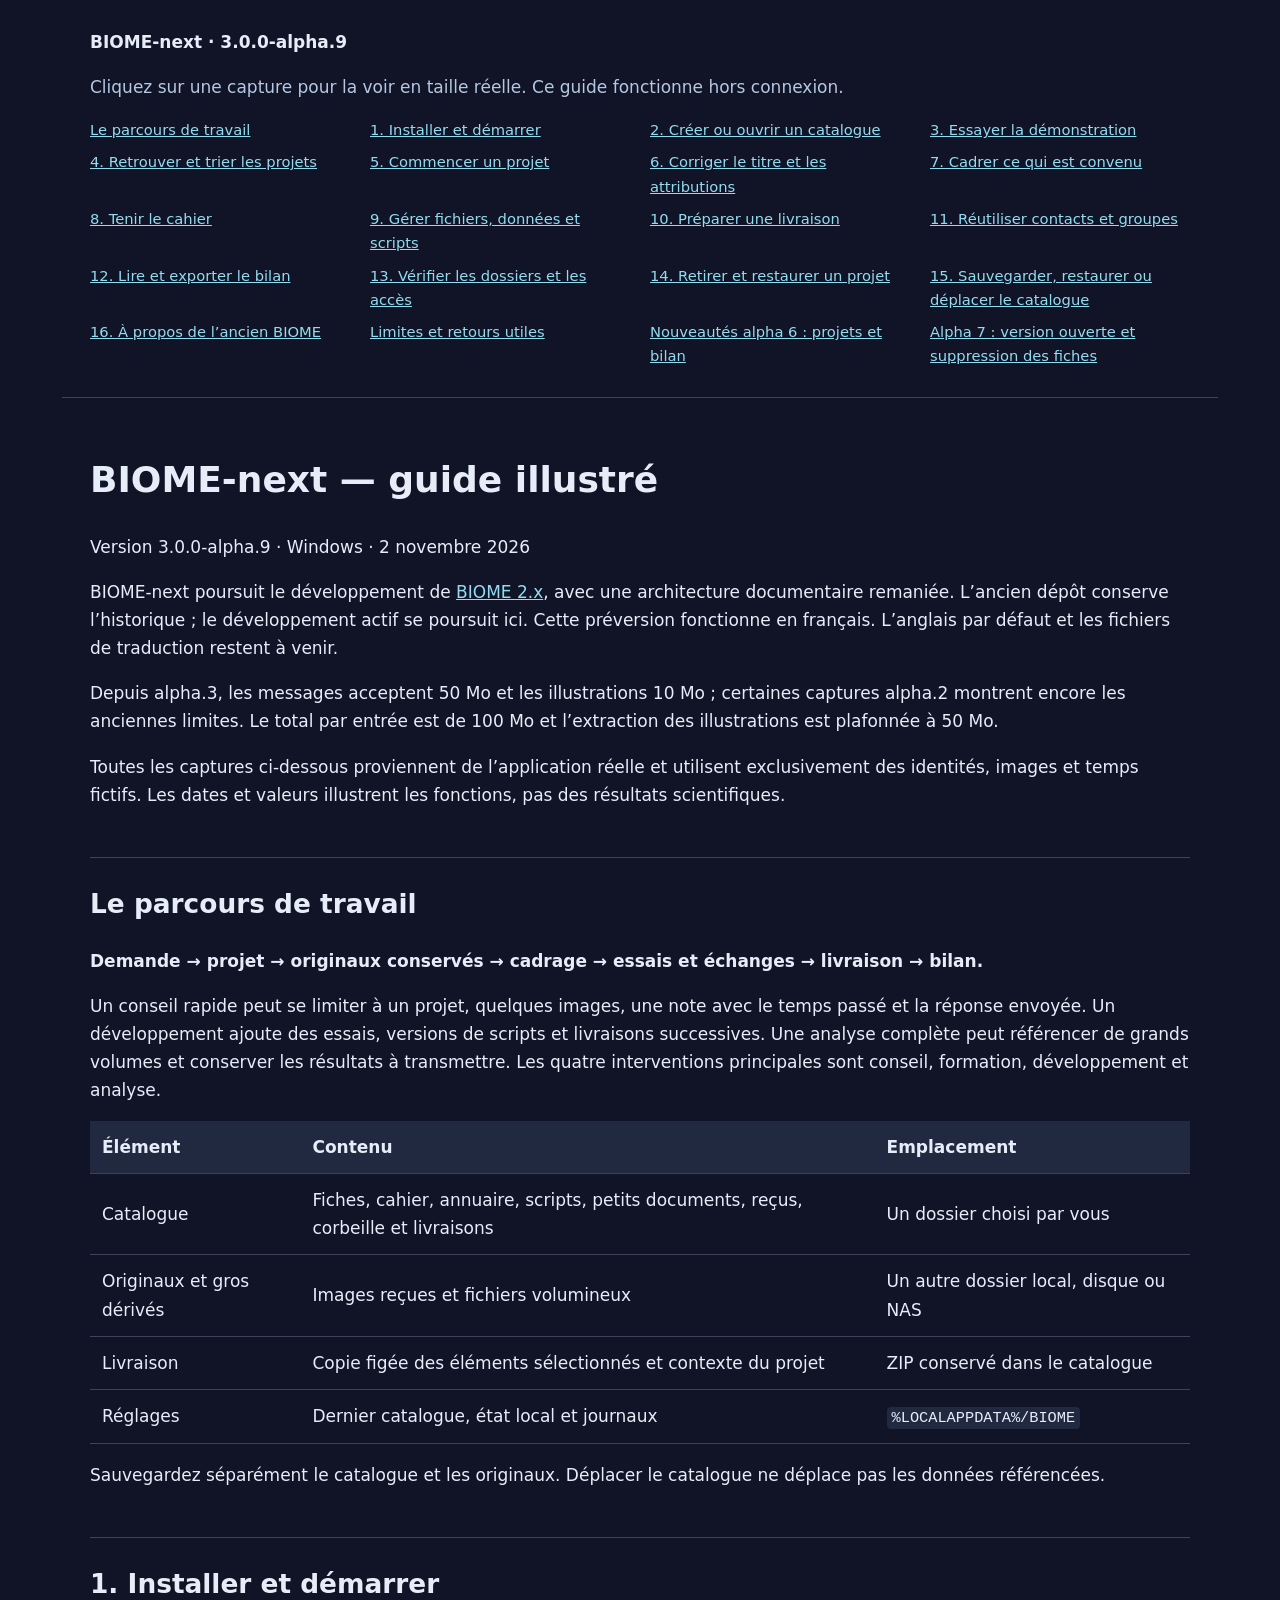
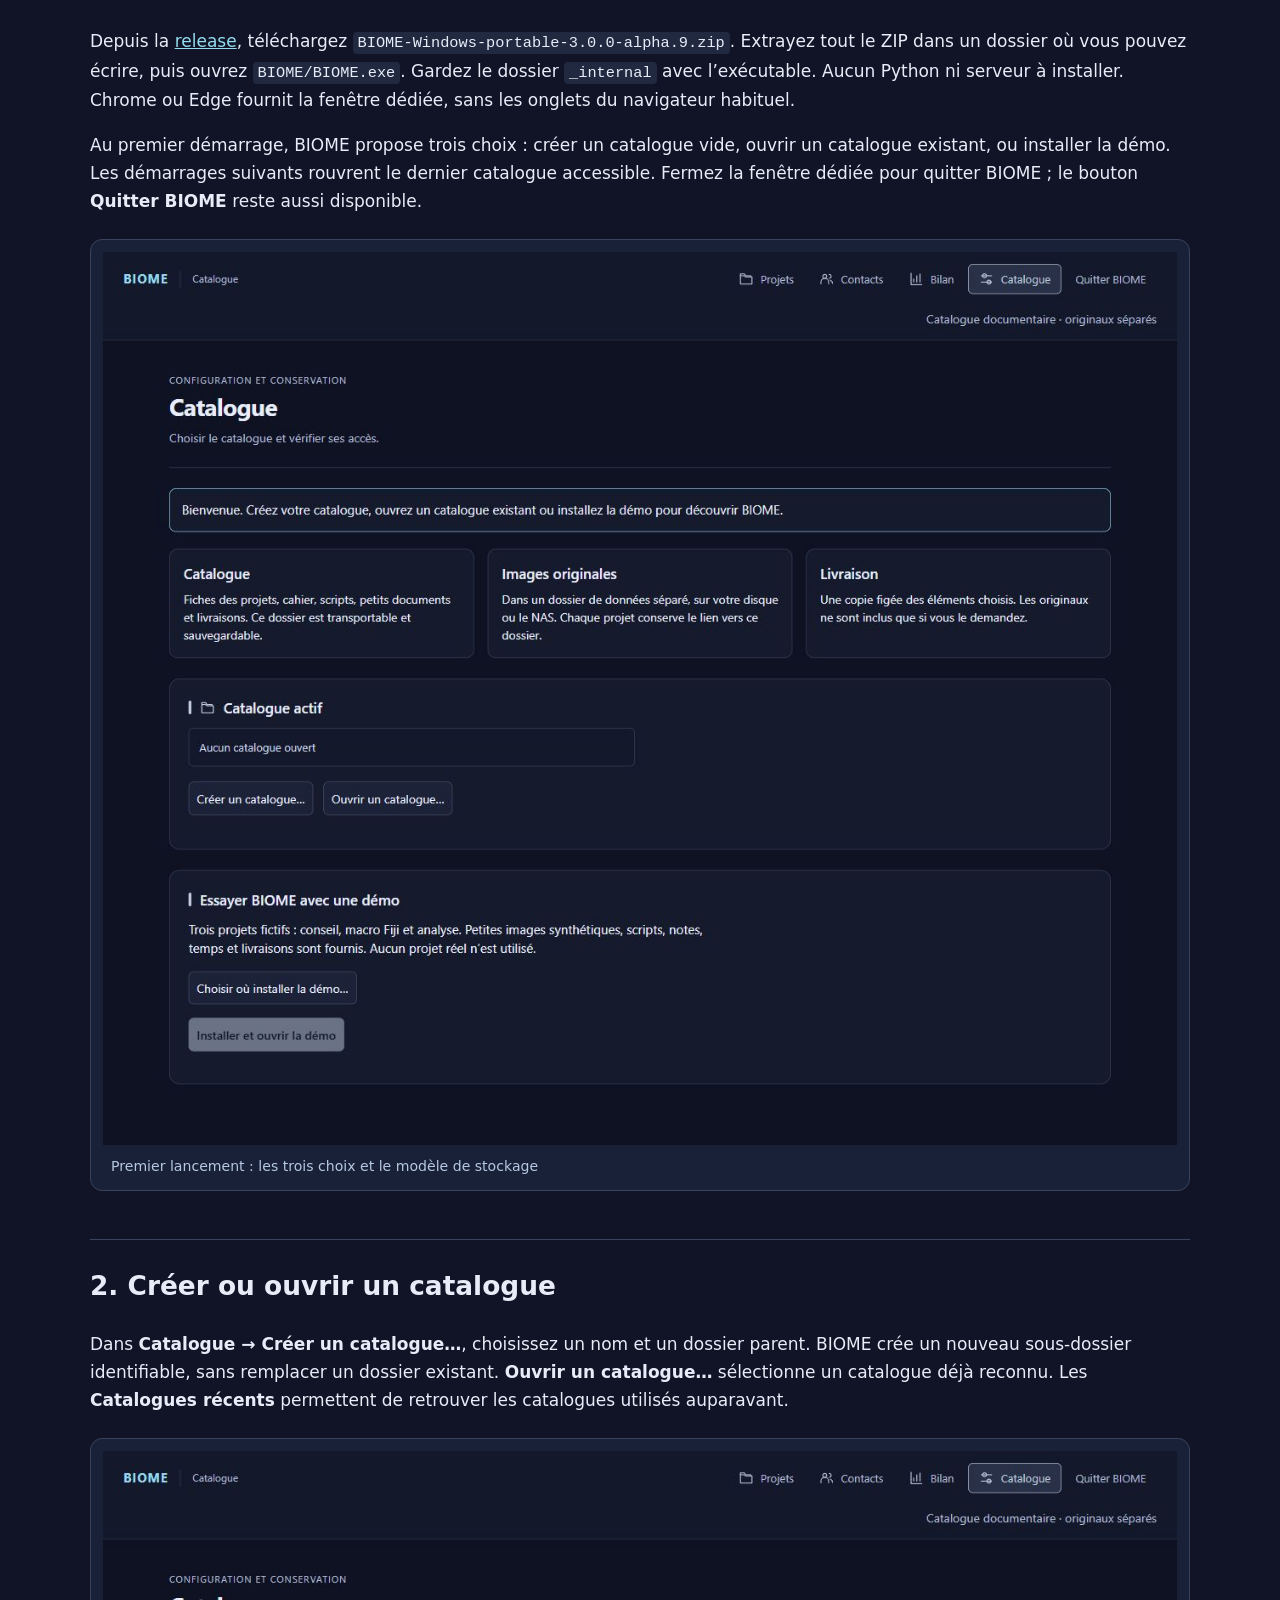
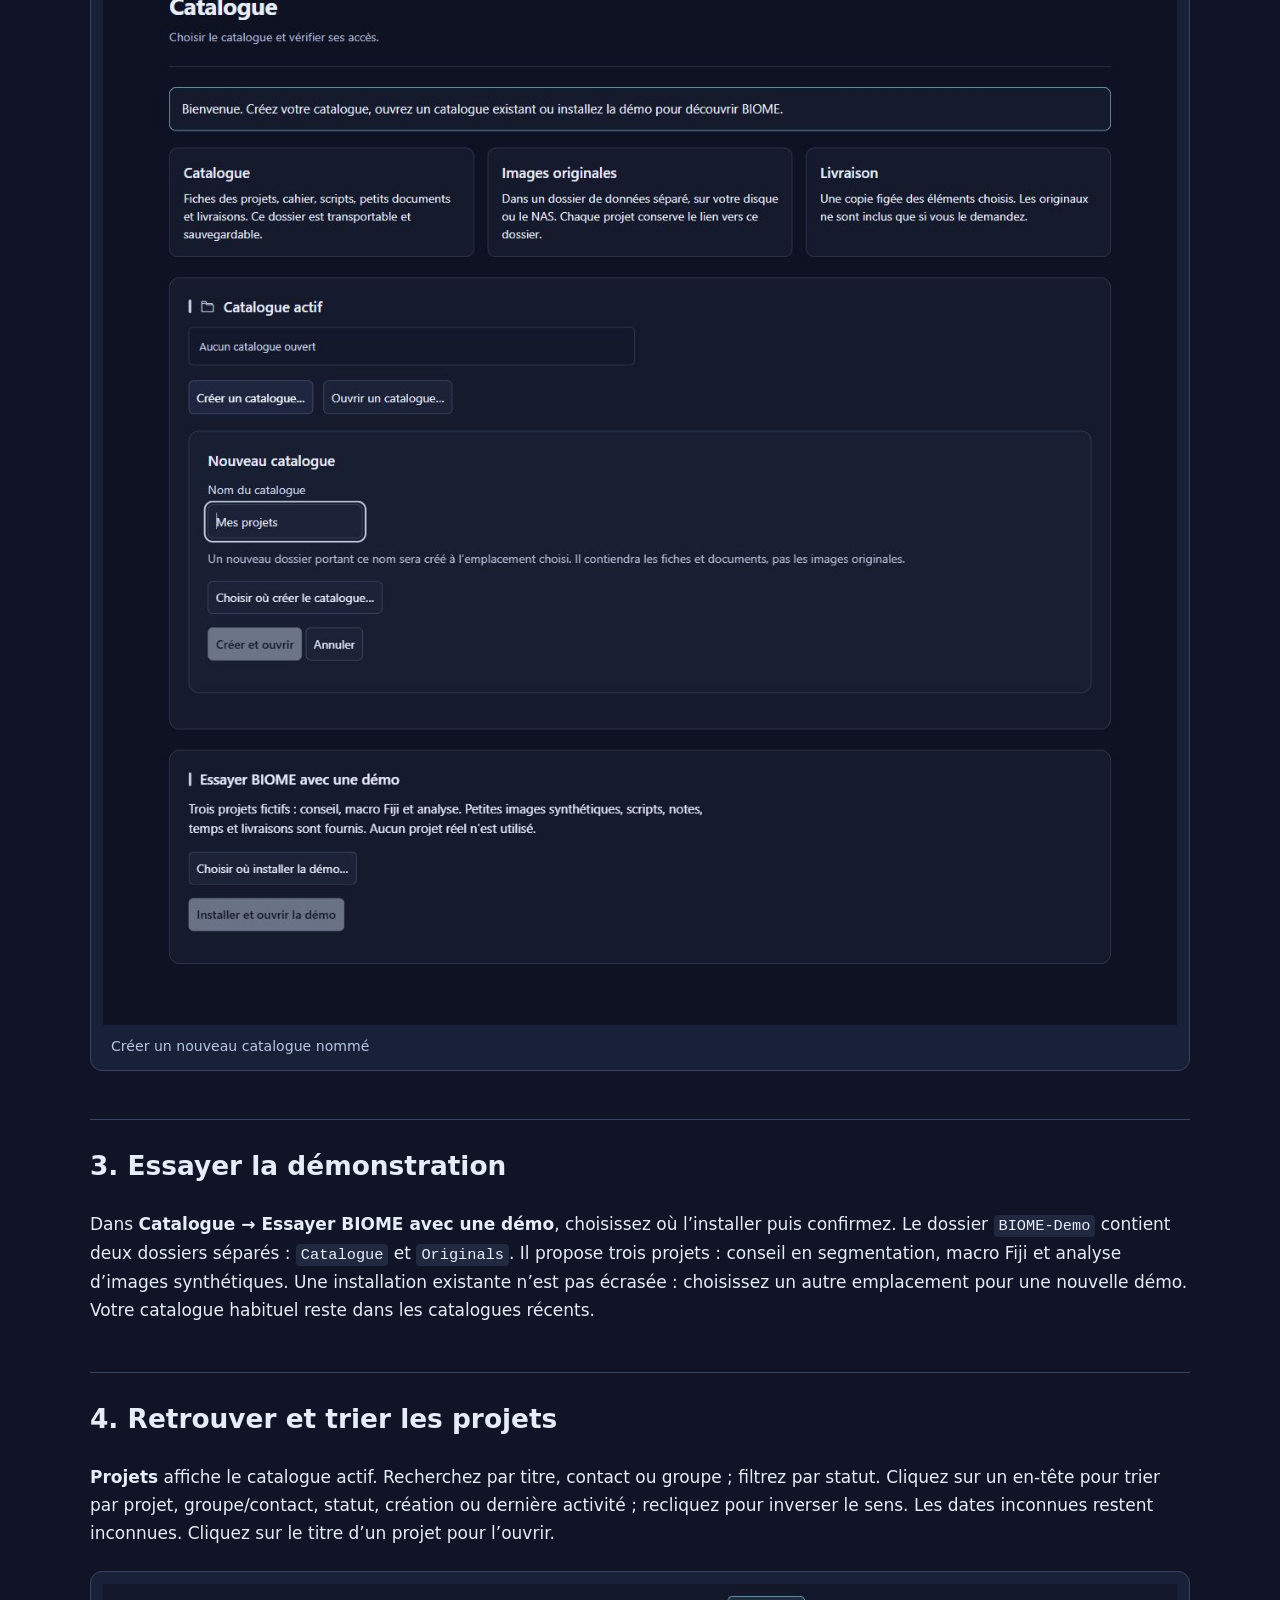
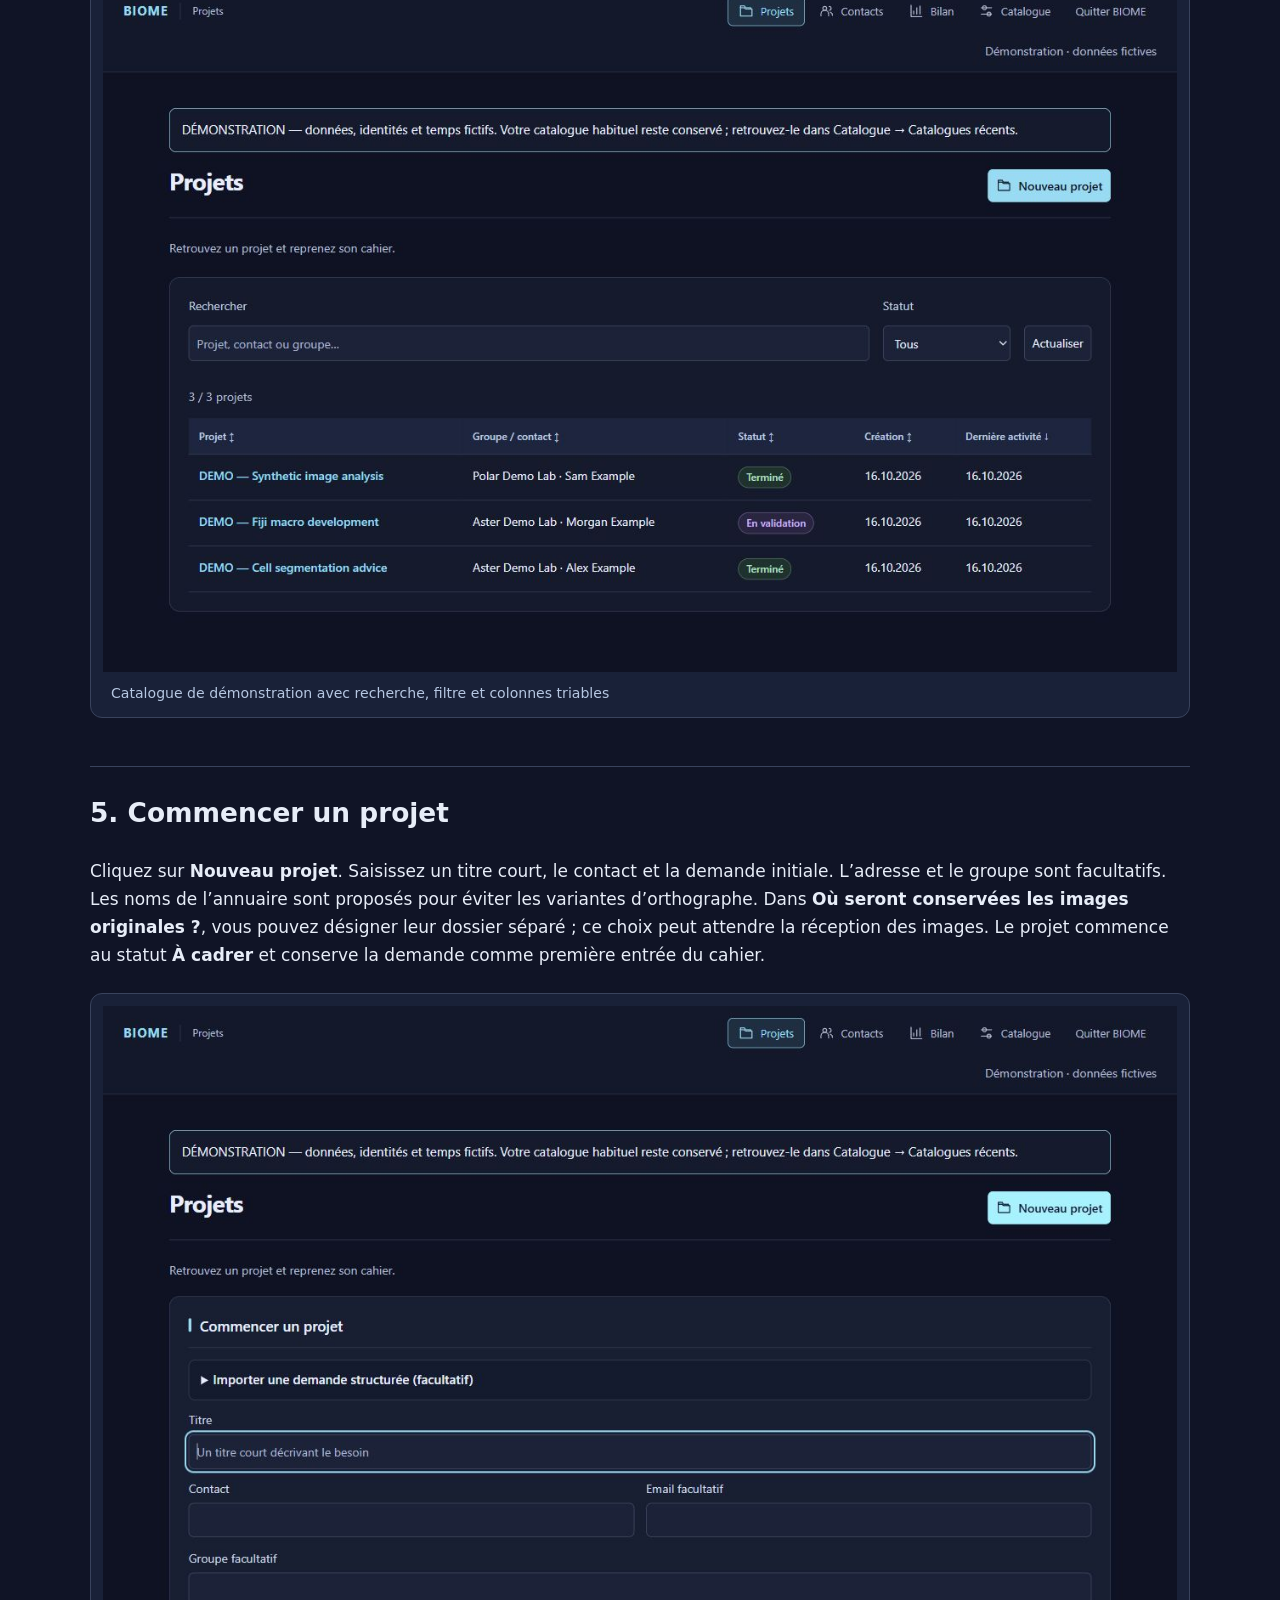
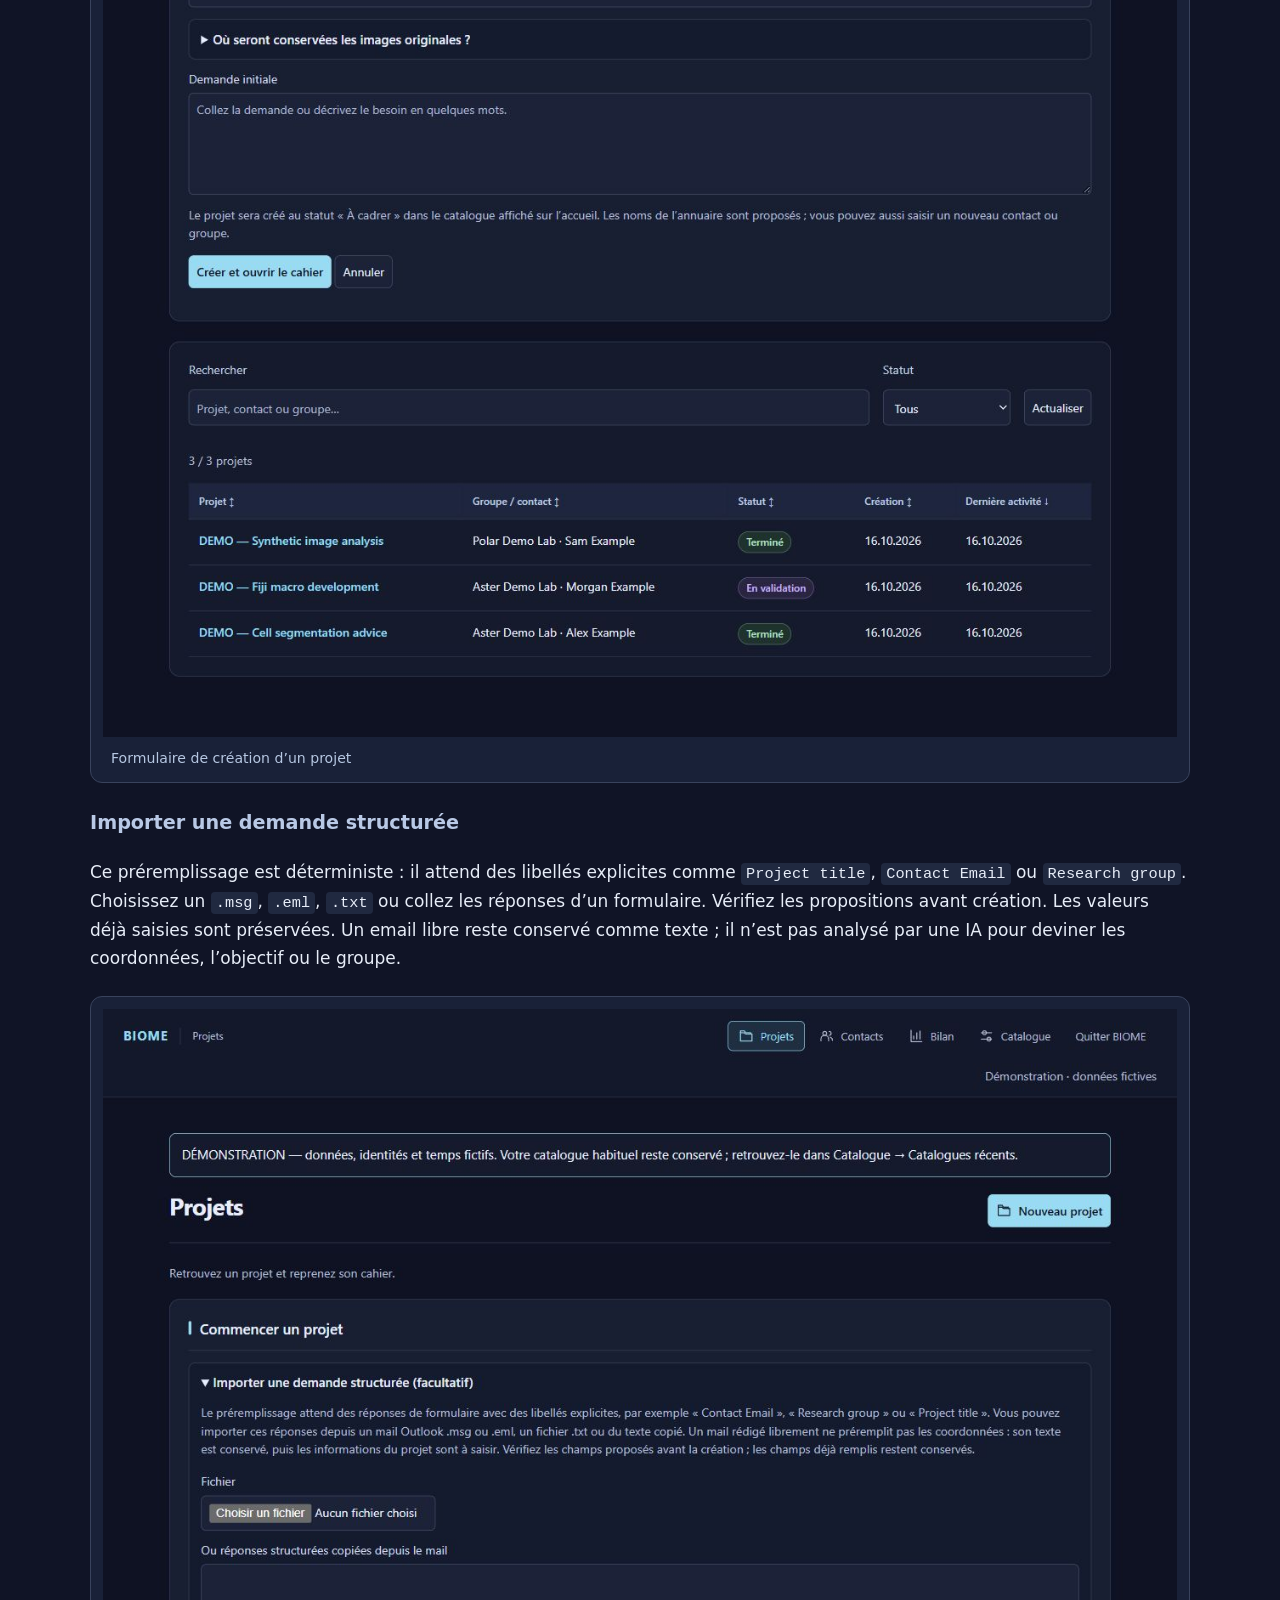
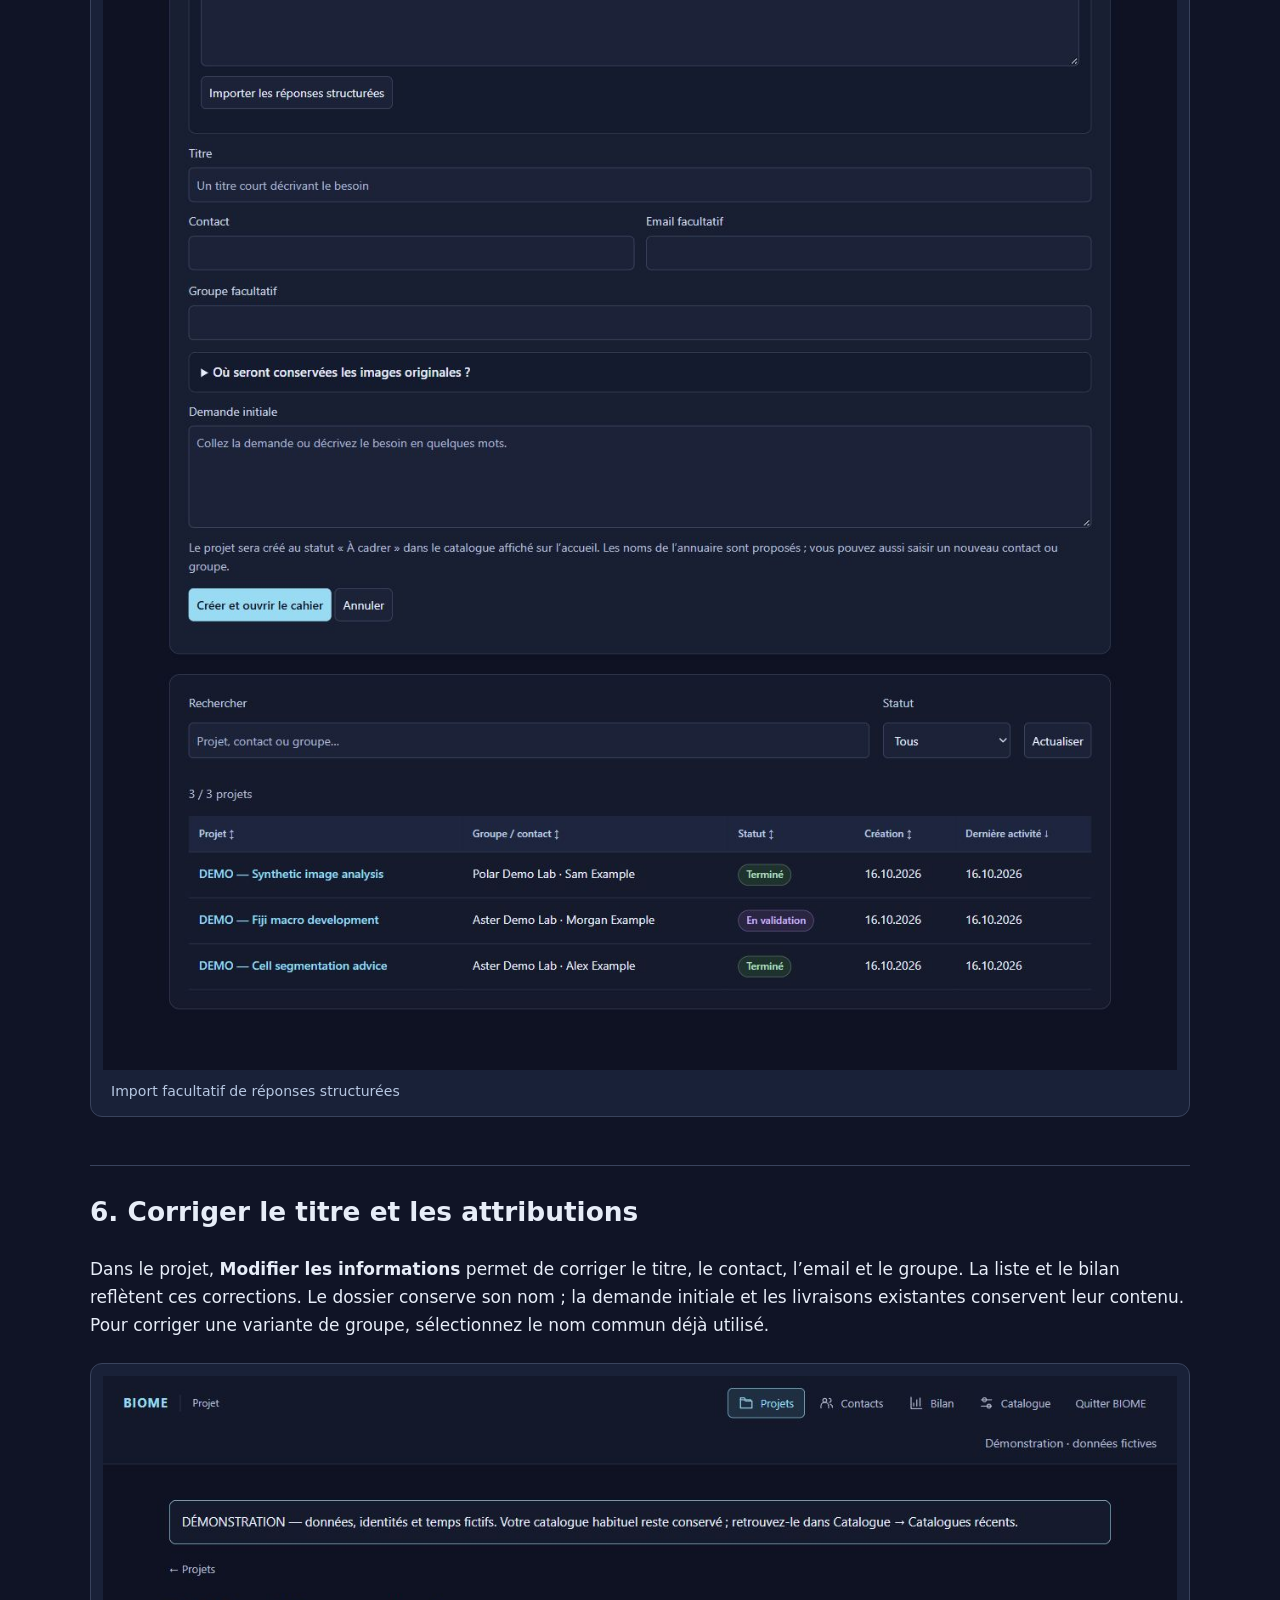
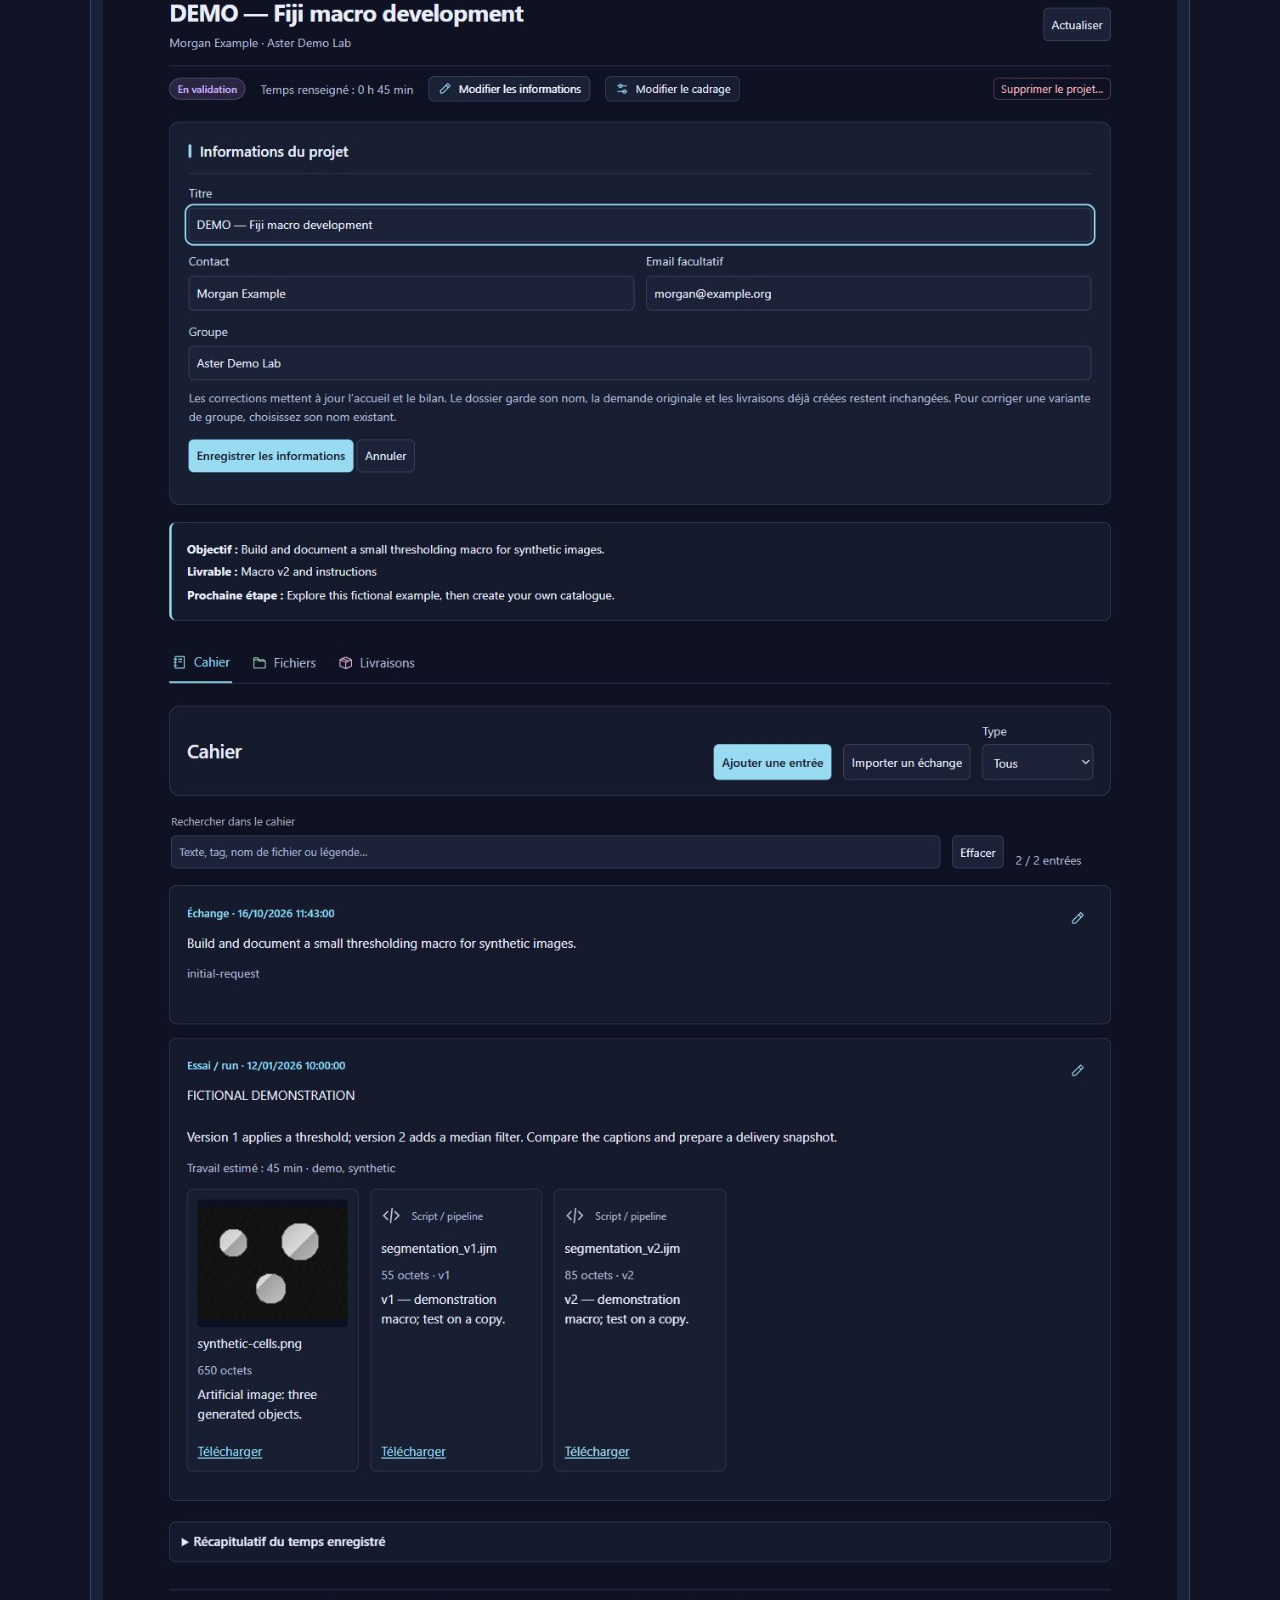
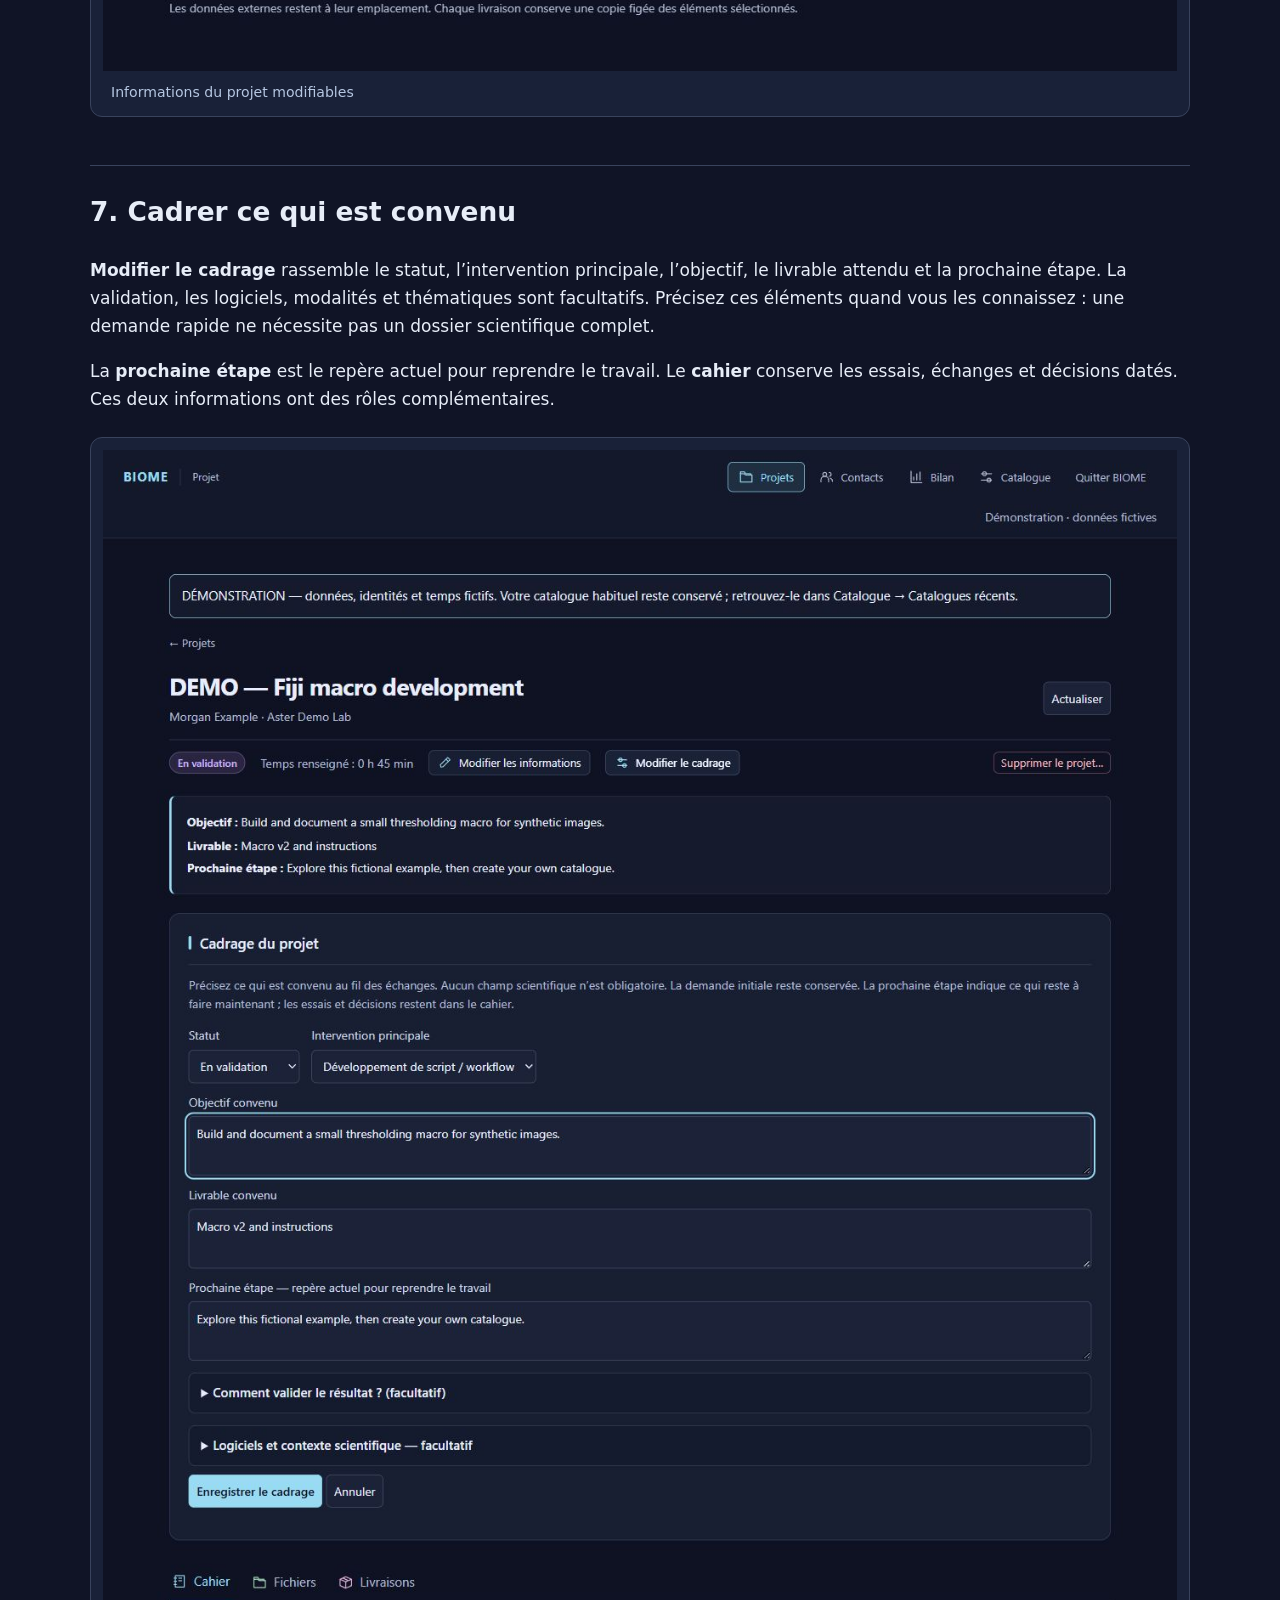
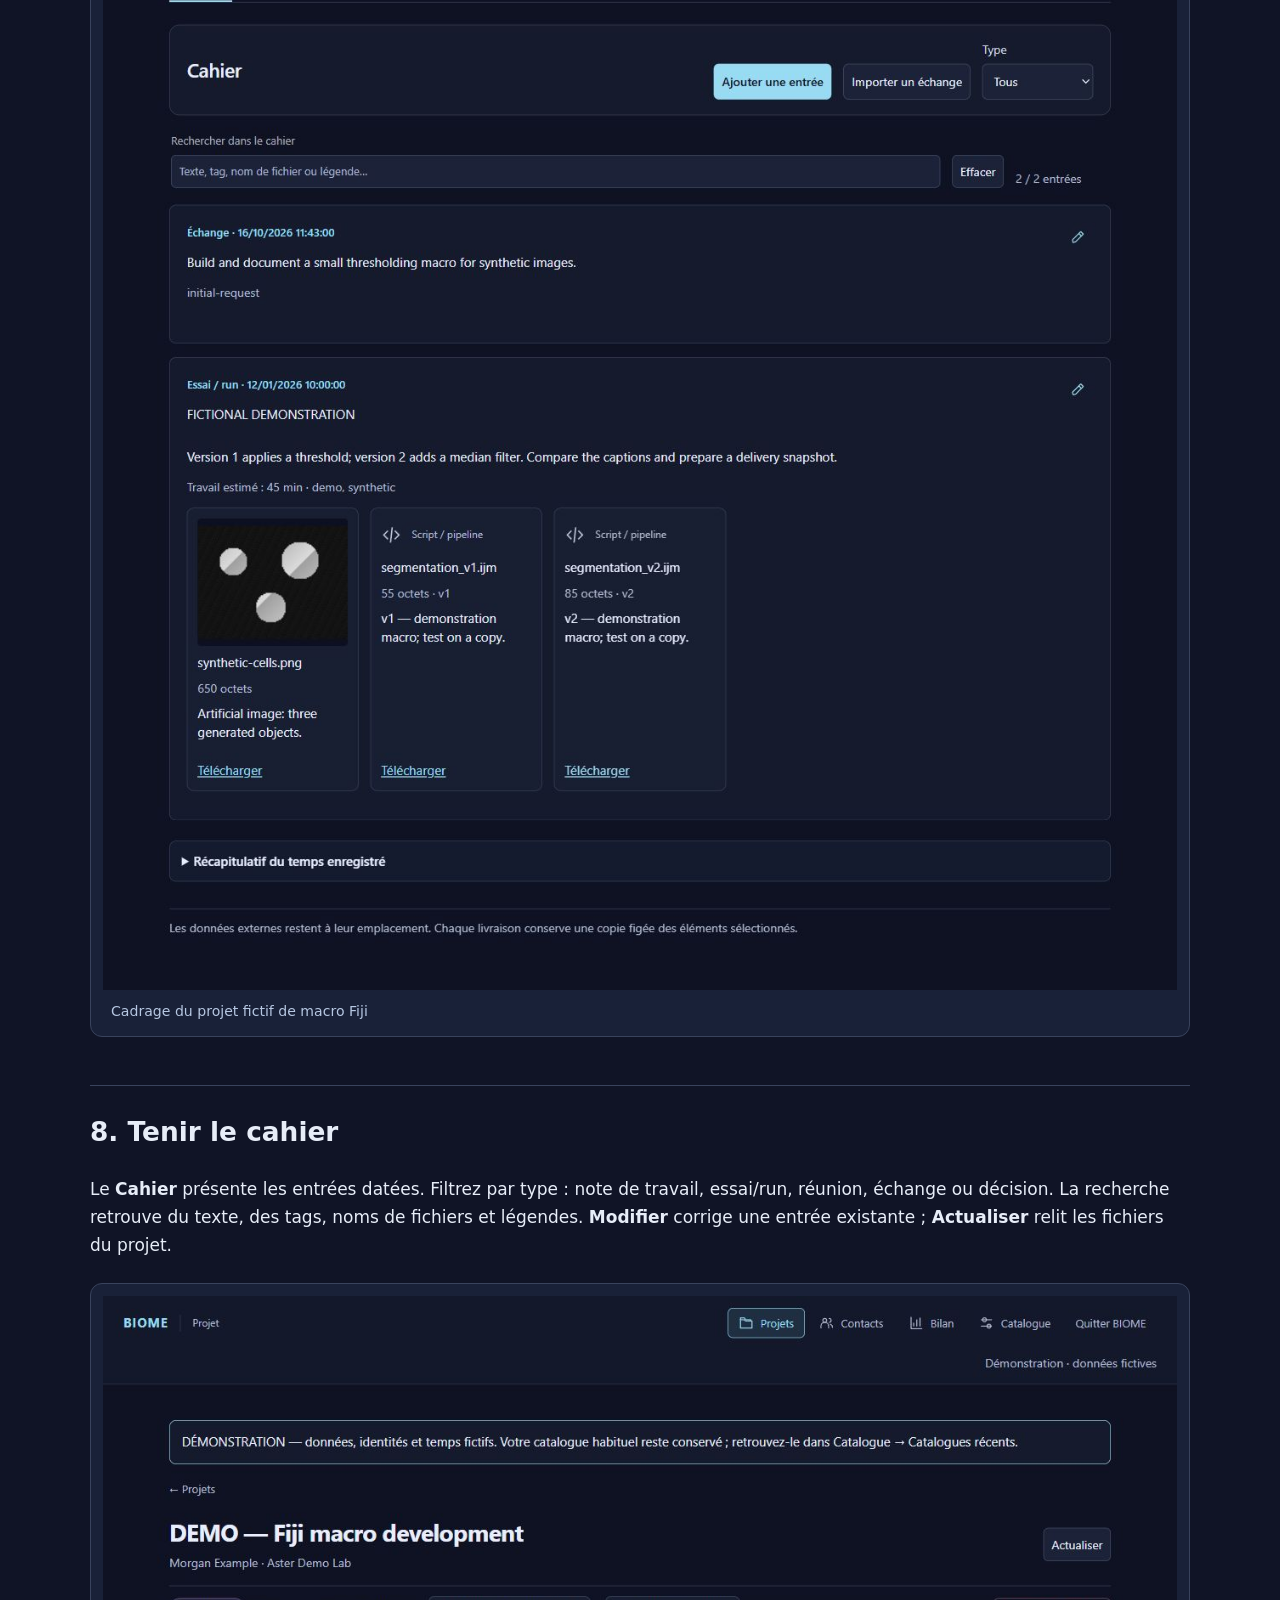
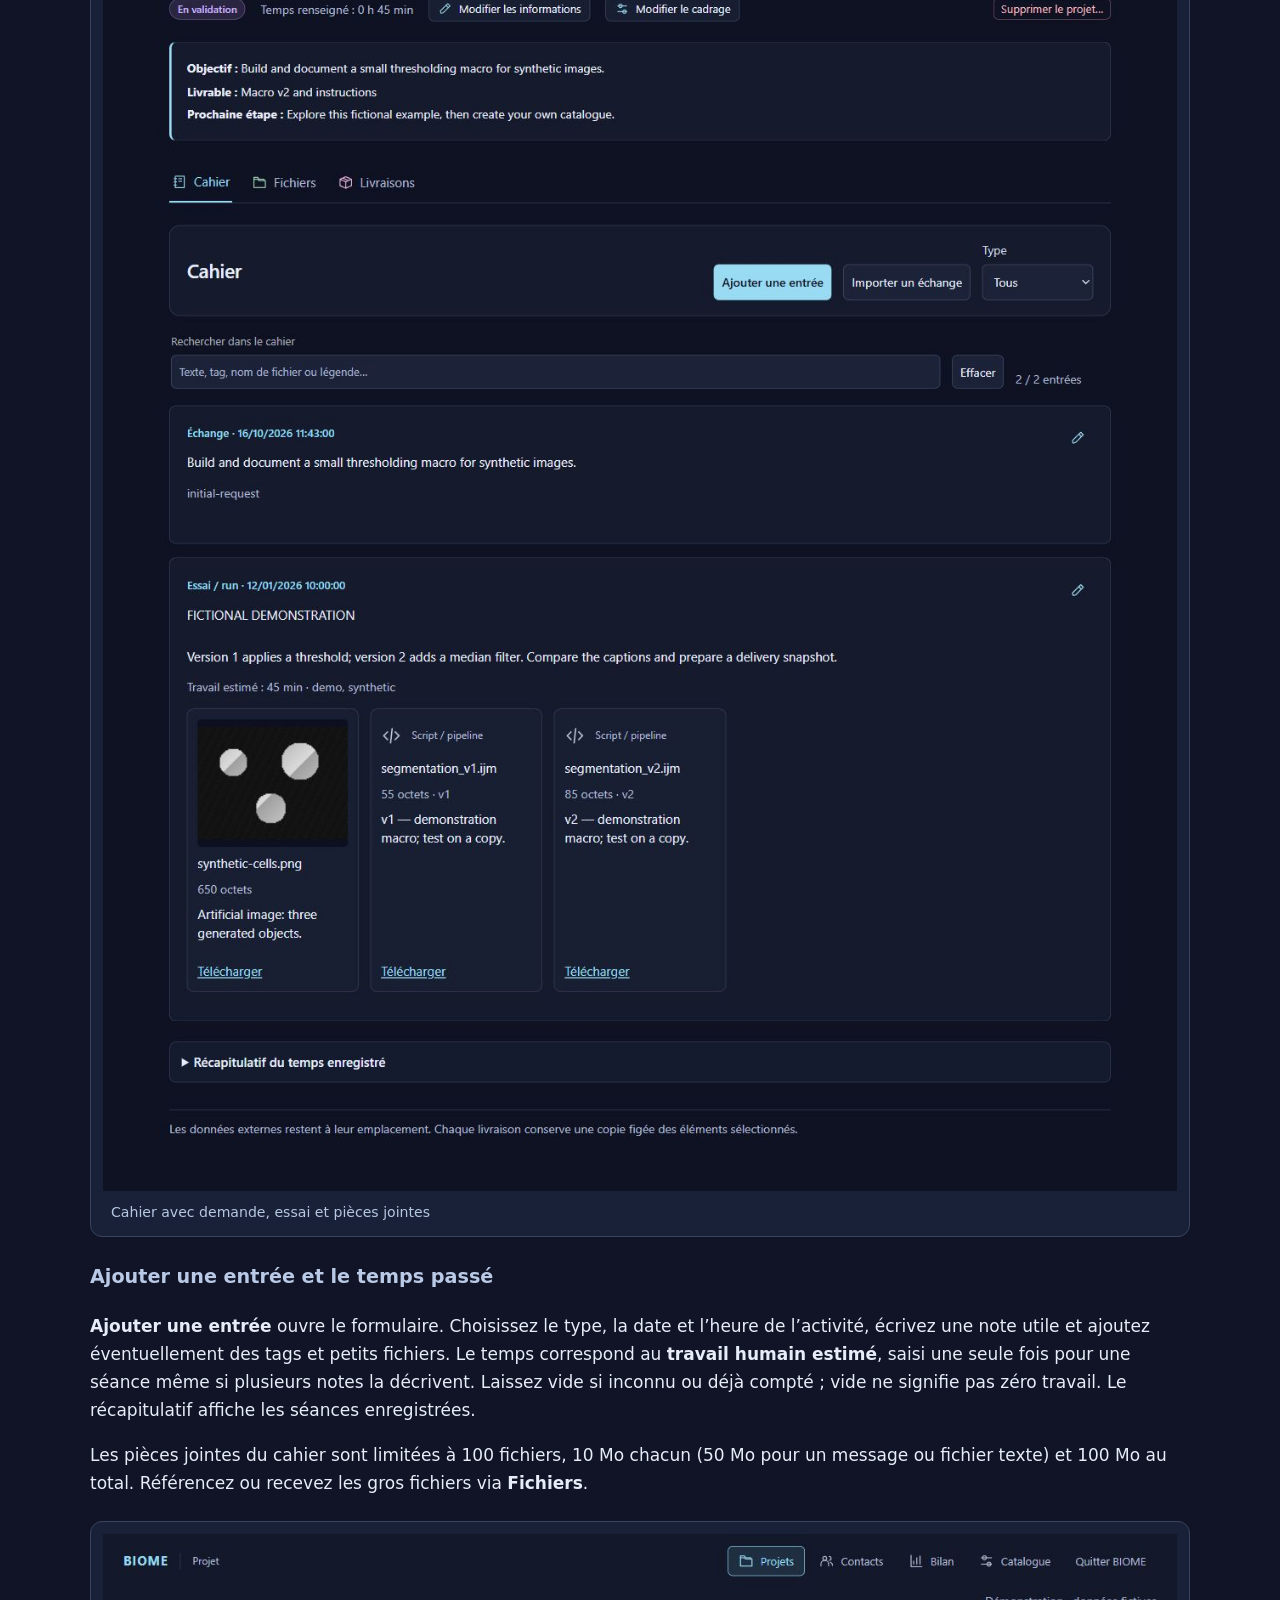
==== commit 89d5e2dd: "Stop the desktop app when its last dedicated window closes" ====
--- a/docs/guide-utilisateur.fr.html
+++ b/docs/guide-utilisateur.fr.html
@@ -1,5 +1,5 @@
-<!doctype html><html lang="fr"><head><meta charset="utf-8"><meta name="viewport" content="width=device-width,initial-scale=1"><title>BIOME-next — guide illustré</title><style>body{margin:0;background:#101426;color:#e7edf8;font:17px/1.65 system-ui,Segoe UI,sans-serif}header,main{max-width:1100px;margin:auto;padding:28px}header{border-bottom:1px solid #39435d}h1{font-size:2.25rem}h2{font-size:1.65rem;margin-top:3rem;border-top:1px solid #39435d;padding-top:1.5rem}h3{font-size:1.2rem;color:#b9c9e6}a{color:#93dcef}code{background:#202940;padding:2px 5px;border-radius:4px;font-size:.9em}figure{margin:24px 0;padding:12px;background:#192138;border:1px solid #39435d;border-radius:12px}img{display:block;max-width:100%;height:auto;margin:auto}figcaption{font-size:.88rem;color:#b6c7e2;padding:10px 8px 0}nav{display:grid;grid-template-columns:repeat(auto-fit,minmax(250px,1fr));gap:8px 20px}nav a{font-size:.92rem}.table{overflow-x:auto}table{border-collapse:collapse;width:100%}th,td{text-align:left;padding:12px;border-bottom:1px solid #39435d}th{background:#202940}.note{color:#b6c7e2}@media(max-width:650px){main,header{padding:18px}h1{font-size:1.8rem}}@media print{body{background:white;color:#172033;font-size:10pt}a{color:#172033}header nav{display:none}h2{break-before:page}figure{background:white;border:1px solid #bbb;break-inside:avoid}img{max-height:210mm;max-width:100%;object-fit:contain}code,th{background:#eee}figcaption,.note,h3{color:#334155}}</style></head><body><header><strong>BIOME-next · 3.0.0-alpha.8</strong><p class="note">Cliquez sur une capture pour la voir en taille réelle. Ce guide fonctionne hors connexion.</p><nav aria-label="Contents"><a href="#section-2">Le parcours de travail</a><a href="#section-3">1. Installer et démarrer</a><a href="#section-4">2. Créer ou ouvrir un catalogue</a><a href="#section-5">3. Essayer la démonstration</a><a href="#section-6">4. Retrouver et trier les projets</a><a href="#section-7">5. Commencer un projet</a><a href="#section-9">6. Corriger le titre et les attributions</a><a href="#section-10">7. Cadrer ce qui est convenu</a><a href="#section-11">8. Tenir le cahier</a><a href="#section-15">9. Gérer fichiers, données et scripts</a><a href="#section-19">10. Préparer une livraison</a><a href="#section-20">11. Réutiliser contacts et groupes</a><a href="#section-22">12. Lire et exporter le bilan</a><a href="#section-23">13. Vérifier les dossiers et les accès</a><a href="#section-24">14. Retirer et restaurer un projet</a><a href="#section-25">15. Sauvegarder, restaurer ou déplacer le catalogue</a><a href="#section-26">16. À propos de l’ancien BIOME</a><a href="#section-27">Limites et retours utiles</a><a href="#section-28">Nouveautés alpha 6 : projets et bilan</a><a href="#section-29">Alpha 7 : version ouverte et suppression des fiches</a></nav></header><main><h1 id="section-1">BIOME-next — guide illustré</h1>
-<p>Version 3.0.0-alpha.8 · Windows · 2 novembre 2026</p>
+<!doctype html><html lang="fr"><head><meta charset="utf-8"><meta name="viewport" content="width=device-width,initial-scale=1"><title>BIOME-next — guide illustré</title><style>body{margin:0;background:#101426;color:#e7edf8;font:17px/1.65 system-ui,Segoe UI,sans-serif}header,main{max-width:1100px;margin:auto;padding:28px}header{border-bottom:1px solid #39435d}h1{font-size:2.25rem}h2{font-size:1.65rem;margin-top:3rem;border-top:1px solid #39435d;padding-top:1.5rem}h3{font-size:1.2rem;color:#b9c9e6}a{color:#93dcef}code{background:#202940;padding:2px 5px;border-radius:4px;font-size:.9em}figure{margin:24px 0;padding:12px;background:#192138;border:1px solid #39435d;border-radius:12px}img{display:block;max-width:100%;height:auto;margin:auto}figcaption{font-size:.88rem;color:#b6c7e2;padding:10px 8px 0}nav{display:grid;grid-template-columns:repeat(auto-fit,minmax(250px,1fr));gap:8px 20px}nav a{font-size:.92rem}.table{overflow-x:auto}table{border-collapse:collapse;width:100%}th,td{text-align:left;padding:12px;border-bottom:1px solid #39435d}th{background:#202940}.note{color:#b6c7e2}@media(max-width:650px){main,header{padding:18px}h1{font-size:1.8rem}}@media print{body{background:white;color:#172033;font-size:10pt}a{color:#172033}header nav{display:none}h2{break-before:page}figure{background:white;border:1px solid #bbb;break-inside:avoid}img{max-height:210mm;max-width:100%;object-fit:contain}code,th{background:#eee}figcaption,.note,h3{color:#334155}}</style></head><body><header><strong>BIOME-next · 3.0.0-alpha.9</strong><p class="note">Cliquez sur une capture pour la voir en taille réelle. Ce guide fonctionne hors connexion.</p><nav aria-label="Contents"><a href="#section-2">Le parcours de travail</a><a href="#section-3">1. Installer et démarrer</a><a href="#section-4">2. Créer ou ouvrir un catalogue</a><a href="#section-5">3. Essayer la démonstration</a><a href="#section-6">4. Retrouver et trier les projets</a><a href="#section-7">5. Commencer un projet</a><a href="#section-9">6. Corriger le titre et les attributions</a><a href="#section-10">7. Cadrer ce qui est convenu</a><a href="#section-11">8. Tenir le cahier</a><a href="#section-15">9. Gérer fichiers, données et scripts</a><a href="#section-19">10. Préparer une livraison</a><a href="#section-20">11. Réutiliser contacts et groupes</a><a href="#section-22">12. Lire et exporter le bilan</a><a href="#section-23">13. Vérifier les dossiers et les accès</a><a href="#section-24">14. Retirer et restaurer un projet</a><a href="#section-25">15. Sauvegarder, restaurer ou déplacer le catalogue</a><a href="#section-26">16. À propos de l’ancien BIOME</a><a href="#section-27">Limites et retours utiles</a><a href="#section-28">Nouveautés alpha 6 : projets et bilan</a><a href="#section-29">Alpha 7 : version ouverte et suppression des fiches</a></nav></header><main><h1 id="section-1">BIOME-next — guide illustré</h1>
+<p>Version 3.0.0-alpha.9 · Windows · 2 novembre 2026</p>
 <p>BIOME-next poursuit le développement de <a href="https://github.com/UniversalBuilder/BIOME">BIOME 2.x</a>, avec une architecture documentaire remaniée. L’ancien dépôt conserve l’historique ; le développement actif se poursuit ici. Cette préversion fonctionne en français. L’anglais par défaut et les fichiers de traduction restent à venir.</p>
 <p>Depuis alpha.3, les messages acceptent 50 Mo et les illustrations 10 Mo ; certaines captures alpha.2 montrent encore les anciennes limites. Le total par entrée est de 100 Mo et l’extraction des illustrations est plafonnée à 50 Mo.</p>
 <p>Toutes les captures ci-dessous proviennent de l’application réelle et utilisent exclusivement des identités, images et temps fictifs. Les dates et valeurs illustrent les fonctions, pas des résultats scientifiques.</p>
@@ -14,8 +14,8 @@
 </tbody></table></div>
 <p>Sauvegardez séparément le catalogue et les originaux. Déplacer le catalogue ne déplace pas les données référencées.</p>
 <h2 id="section-3">1. Installer et démarrer</h2>
-<p>Depuis la <a href="https://github.com/UniversalBuilder/BIOME-next/releases/tag/v3.0.0-alpha.8">release</a>, téléchargez <code>BIOME-Windows-portable-3.0.0-alpha.8.zip</code>. Extrayez tout le ZIP dans un dossier où vous pouvez écrire, puis ouvrez <code>BIOME/BIOME.exe</code>. Gardez le dossier <code>_internal</code> avec l’exécutable. Aucun Python ni serveur à installer. Chrome ou Edge fournit la fenêtre dédiée, sans les onglets du navigateur habituel.</p>
-<p>Au premier démarrage, BIOME propose trois choix : créer un catalogue vide, ouvrir un catalogue existant, ou installer la démo. Les démarrages suivants rouvrent le dernier catalogue accessible. <strong>Quitter BIOME</strong> arrête le service local ; utilisez ce bouton lorsque vous avez terminé.</p>
+<p>Depuis la <a href="https://github.com/UniversalBuilder/BIOME-next/releases/tag/v3.0.0-alpha.9">release</a>, téléchargez <code>BIOME-Windows-portable-3.0.0-alpha.9.zip</code>. Extrayez tout le ZIP dans un dossier où vous pouvez écrire, puis ouvrez <code>BIOME/BIOME.exe</code>. Gardez le dossier <code>_internal</code> avec l’exécutable. Aucun Python ni serveur à installer. Chrome ou Edge fournit la fenêtre dédiée, sans les onglets du navigateur habituel.</p>
+<p>Au premier démarrage, BIOME propose trois choix : créer un catalogue vide, ouvrir un catalogue existant, ou installer la démo. Les démarrages suivants rouvrent le dernier catalogue accessible. Fermez la fenêtre dédiée pour quitter BIOME ; le bouton <strong>Quitter BIOME</strong> reste aussi disponible.</p>
 <figure><a href="images/01-first-launch.jpg"><img loading="lazy" src="images/01-first-launch.jpg" alt="Premier lancement : les trois choix et le modèle de stockage"></a><figcaption>Premier lancement : les trois choix et le modèle de stockage</figcaption></figure>
 <h2 id="section-4">2. Créer ou ouvrir un catalogue</h2>
 <p>Dans <strong>Catalogue → Créer un catalogue…</strong>, choisissez un nom et un dossier parent. BIOME crée un nouveau sous-dossier identifiable, sans remplacer un dossier existant. <strong>Ouvrir un catalogue…</strong> sélectionne un catalogue déjà reconnu. Les <strong>Catalogues récents</strong> permettent de retrouver les catalogues utilisés auparavant.</p>
@@ -110,5 +110,8 @@
 <p>Chaque répartition du bilan indique son nombre de projets pris en compte et exclus. Pour les heures par groupe ou intervention, un projet doit avoir cette catégorie et du temps renseigné. Pour les logiciels, modalités et thématiques, seule la catégorie est nécessaire. Un zéro explicitement saisi reste comptabilisé. Les projets sans temps renseigné restent accessibles dans le volet dépliable du détail. Les exclusions sont calculées parmi les projets avec une activité documentée dans la période choisie.</p>
 <p>Le total du temps reste la somme de tous les temps saisis, même sans catégorie : il peut donc dépasser la somme d’une répartition. Les CSV et le PDF suivent les mêmes règles ; <strong>coverage.csv</strong> fournit les effectifs et motifs d’exclusion. Le détail exporté conserve tous les projets de la période.</p>
 <h2 id="section-29">Alpha 7 : version ouverte et suppression des fiches</h2>
-<p>La version effectivement ouverte est affichée en haut de la fenêtre. Si une autre version fonctionne encore, le nouveau lanceur vous demande de cliquer sur <strong>Quitter BIOME</strong> dans cette ancienne fenêtre, puis de relancer la nouvelle version. Fermer uniquement la fenêtre peut laisser le serveur local actif.</p>
-<p>Dans <strong>Contacts</strong>, cliquez sur <strong>Supprimer…</strong>. Une fiche inutilisée peut être retirée après confirmation. Si elle est associée à des projets, la liste des projets concernés est affichée et une fiche de remplacement du même type est obligatoire. Créez-la d’abord si nécessaire. Le bouton <strong>Réattribuer et supprimer</strong> met à jour les noms et l’email du contact dans les projets, puis retire l’ancienne fiche. Les bilans utilisent les nouvelles attributions. Les notes, livraisons et historiques sont conservés. Les projets dans la corbeille restent inchangés ; leur restauration peut réintroduire une ancienne fiche.</p></main></body></html>+<p>La version effectivement ouverte est affichée en haut de la fenêtre. Si une autre version fonctionne encore, le nouveau lanceur vous demande de cliquer sur <strong>Quitter BIOME</strong> dans cette ancienne fenêtre, puis de relancer la nouvelle version. Cet avertissement concerne les anciennes versions ; depuis alpha.9, fermer la dernière fenêtre dédiée arrête BIOME.</p>
+<p>Dans <strong>Contacts</strong>, cliquez sur <strong>Supprimer…</strong>. Une fiche inutilisée peut être retirée après confirmation. Si elle est associée à des projets, la liste des projets concernés est affichée et une fiche de remplacement du même type est obligatoire. Créez-la d’abord si nécessaire. Le bouton <strong>Réattribuer et supprimer</strong> met à jour les noms et l’email du contact dans les projets, puis retire l’ancienne fiche. Les bilans utilisent les nouvelles attributions. Les notes, livraisons et historiques sont conservés. Les projets dans la corbeille restent inchangés ; leur restauration peut réintroduire une ancienne fiche.</p>
+<h3 id="section-30">Fermer BIOME</h3>
+<p>Fermez la fenêtre dédiée avec sa croix habituelle. Fermer la dernière fenêtre BIOME arrête le programme et libère son verrou. Si plusieurs fenêtres BIOME sont ouvertes, le programme reste actif jusqu’à la fermeture de la dernière. Une copie ou un enregistrement déjà en cours côté serveur se termine avant l’arrêt. <strong>Quitter BIOME</strong> reste une alternative et ferme aussi les fenêtres de l’application.</p>
+<p>Actualiser la page ou réduire la fenêtre ne déclenche pas l’arrêt. Ce fonctionnement concerne le lancement normal de l’application ; les lancements explicites sans fenêtre restent actifs jusqu’à leur arrêt. Pour cette première mise à jour depuis une ancienne version, quittez encore l’ancienne instance avant de lancer la nouvelle.</p></main></body></html>
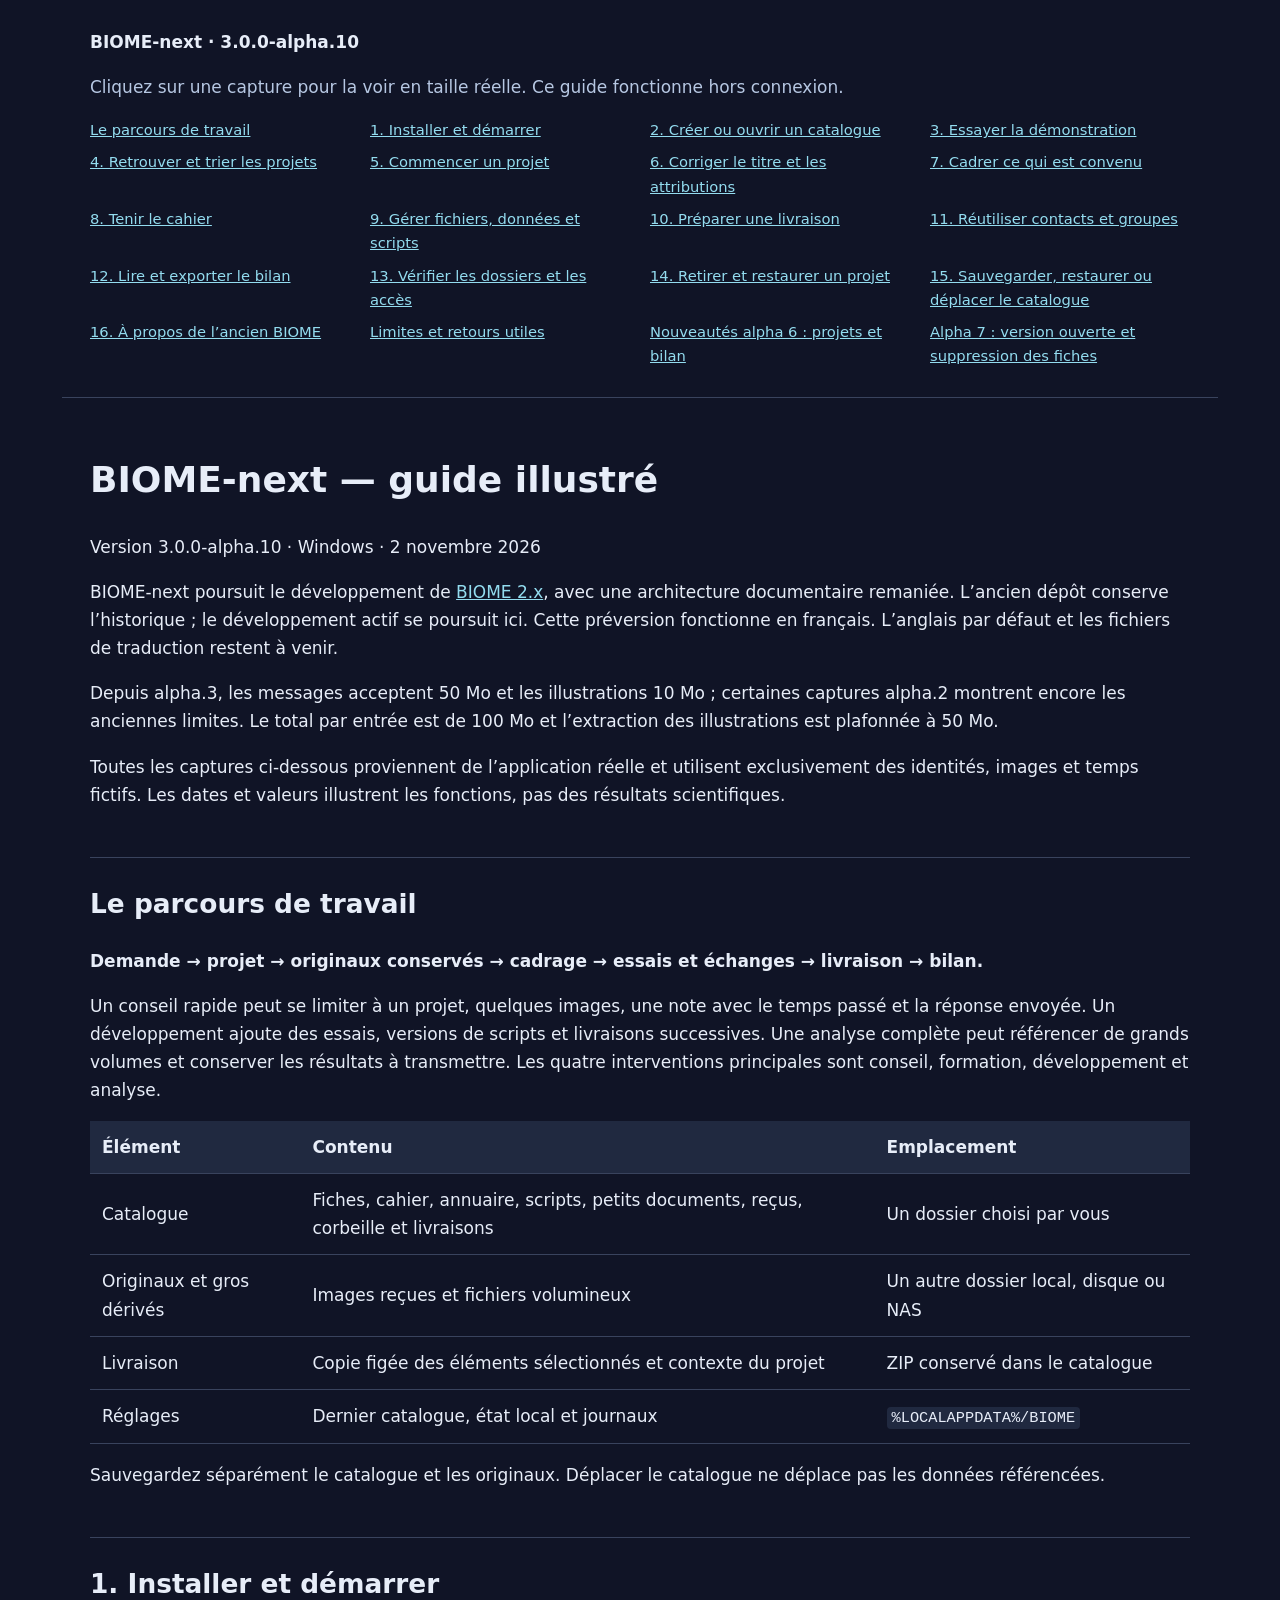
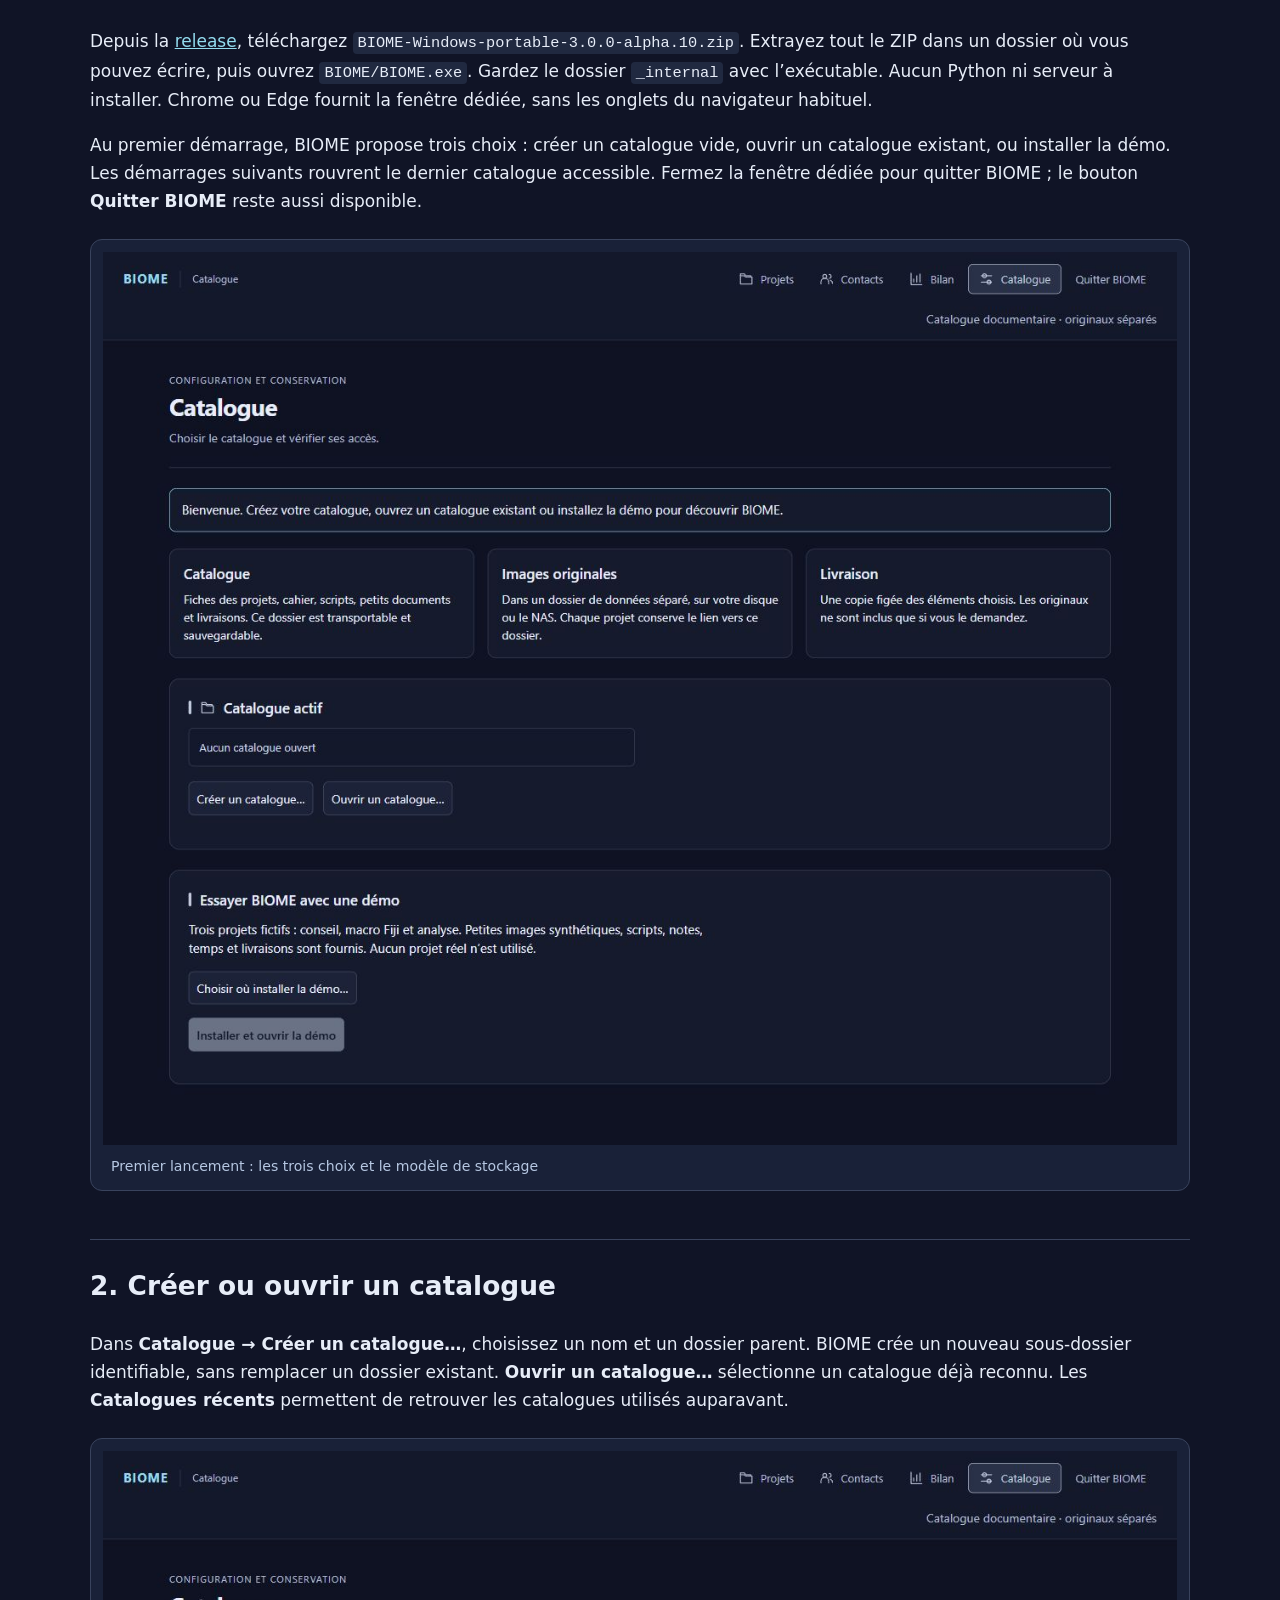
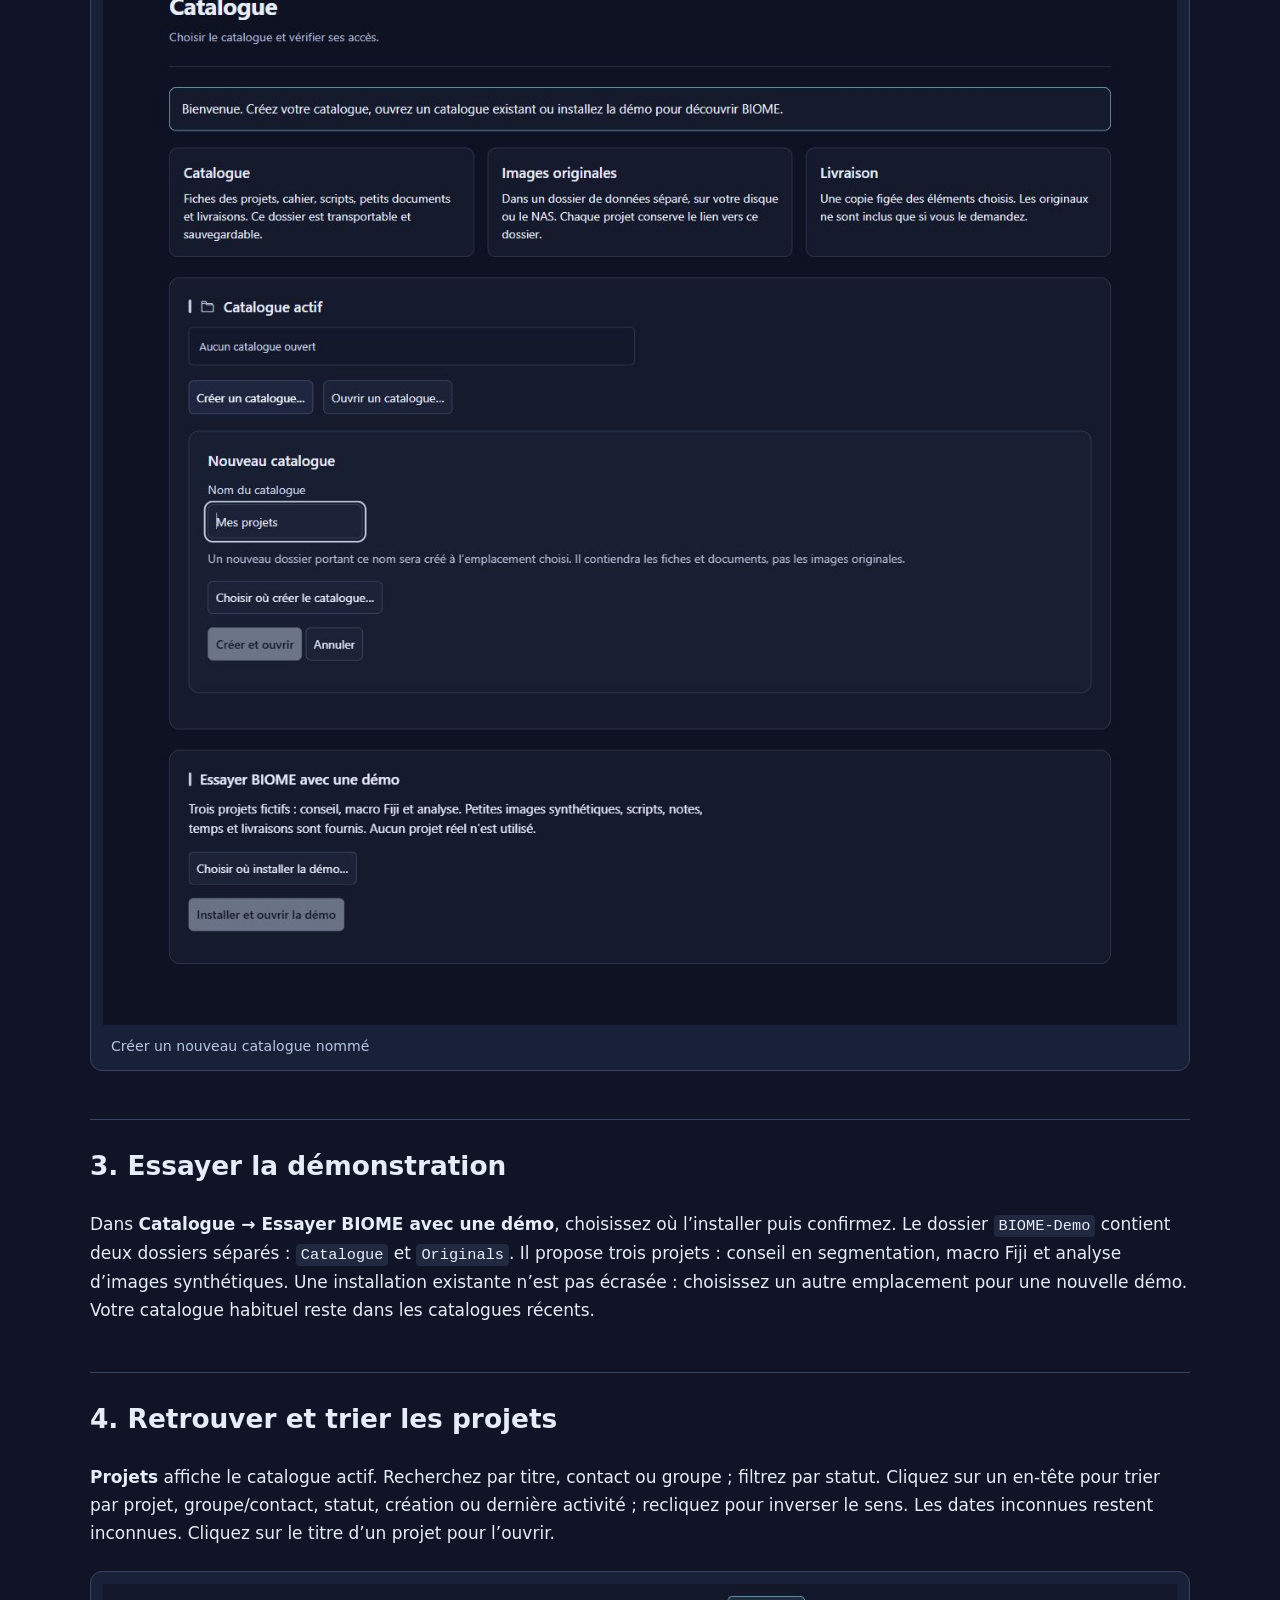
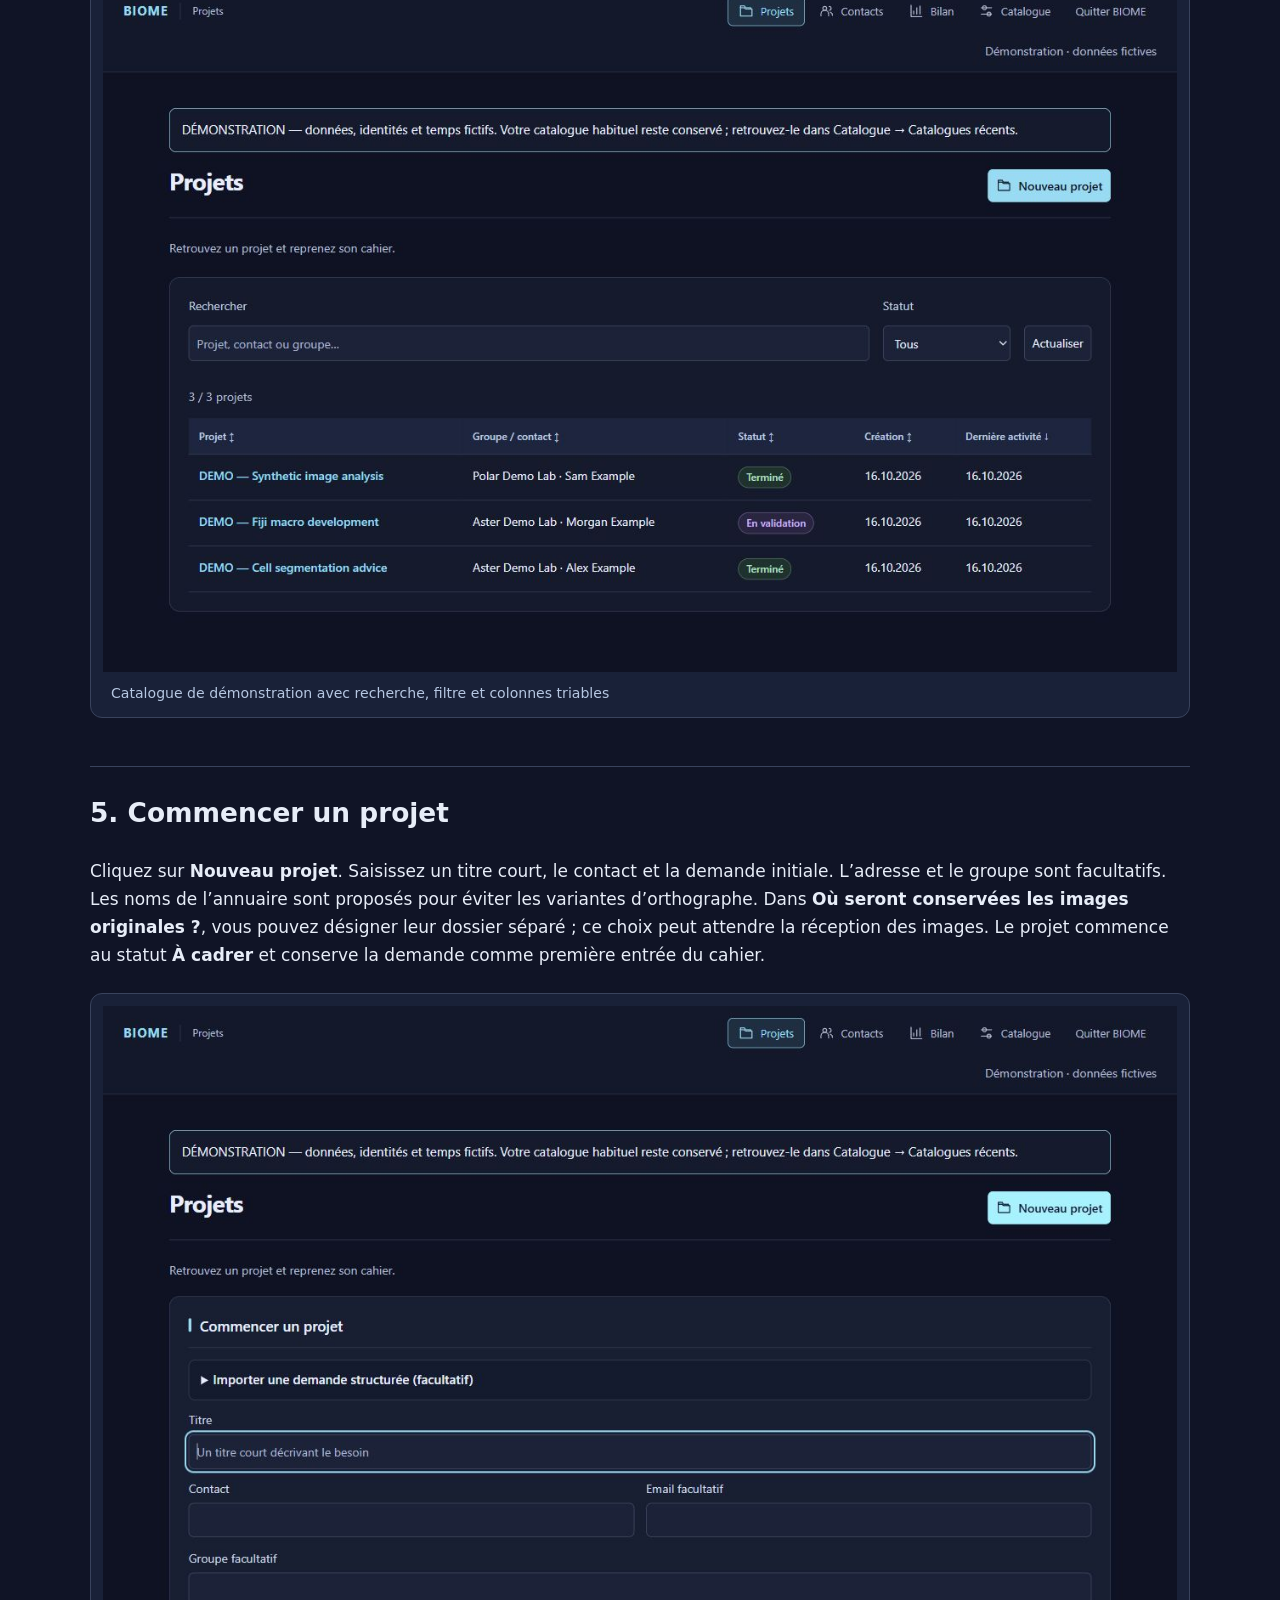
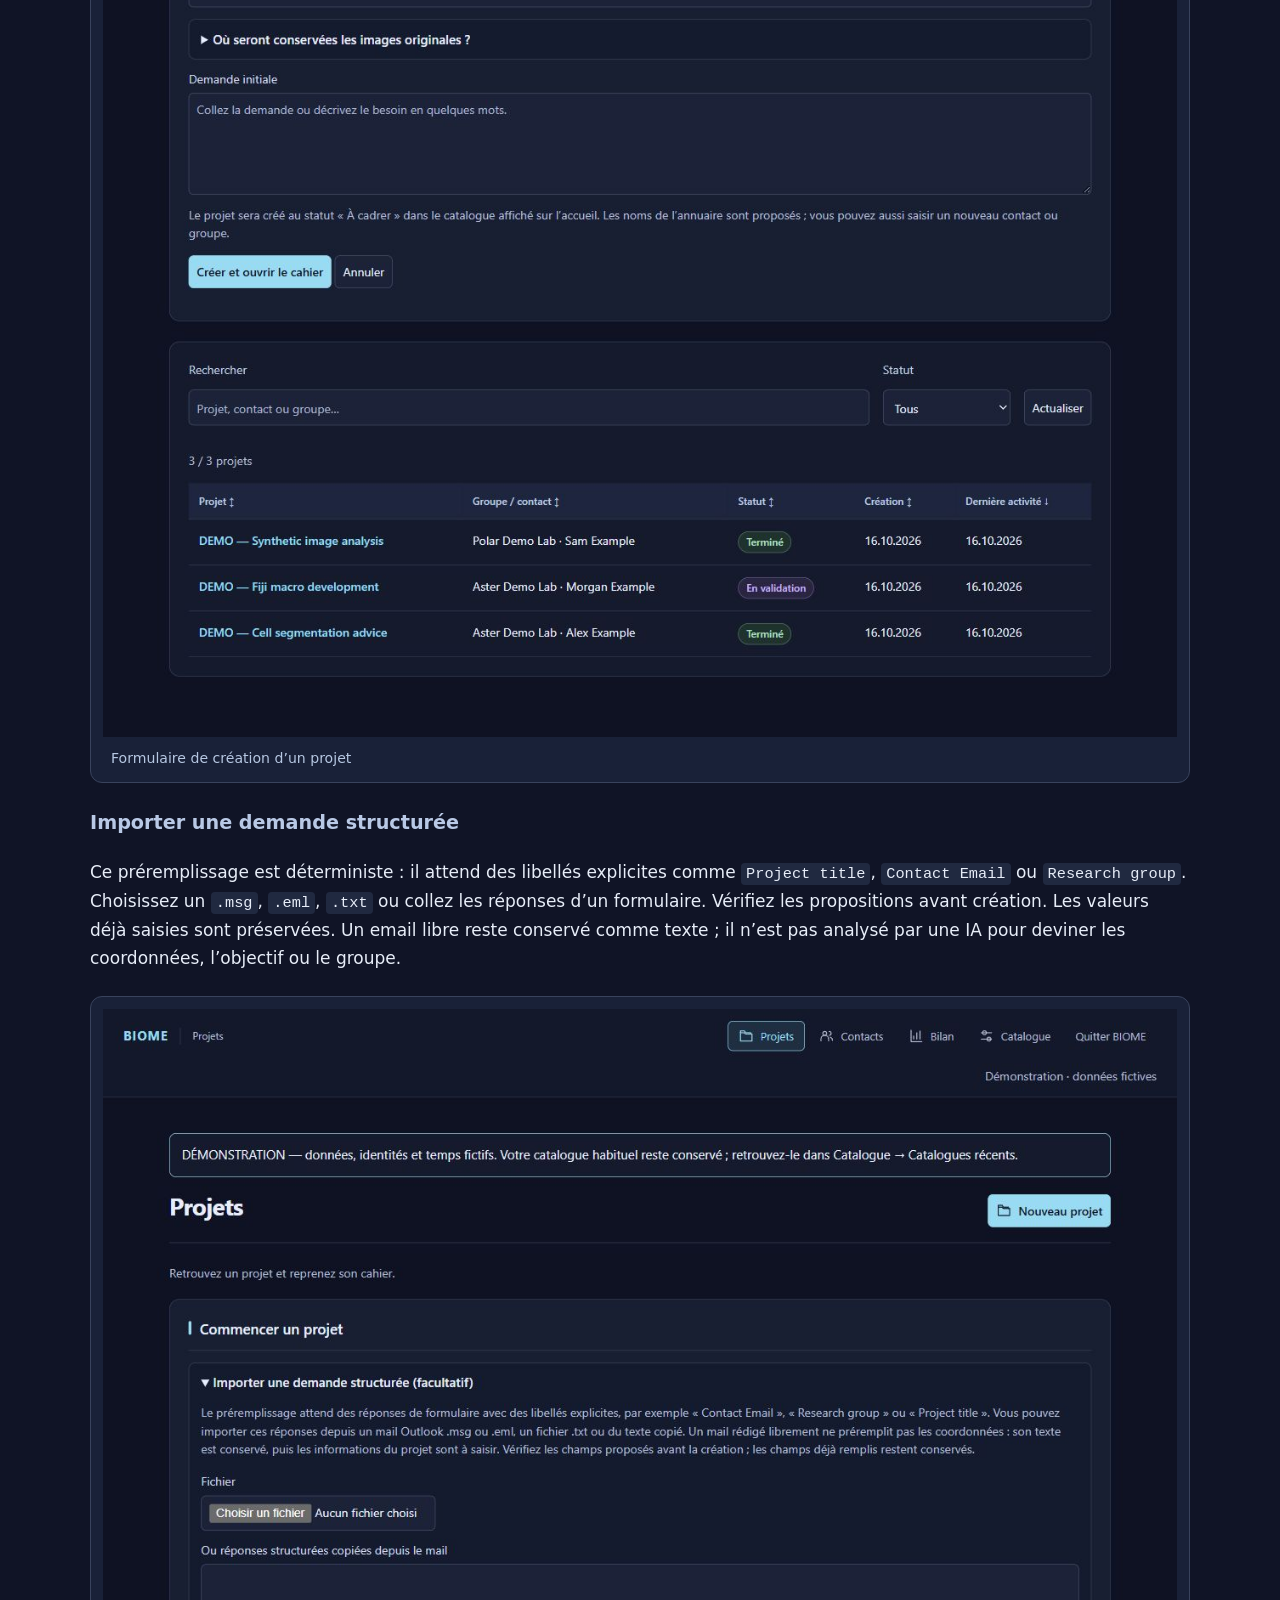
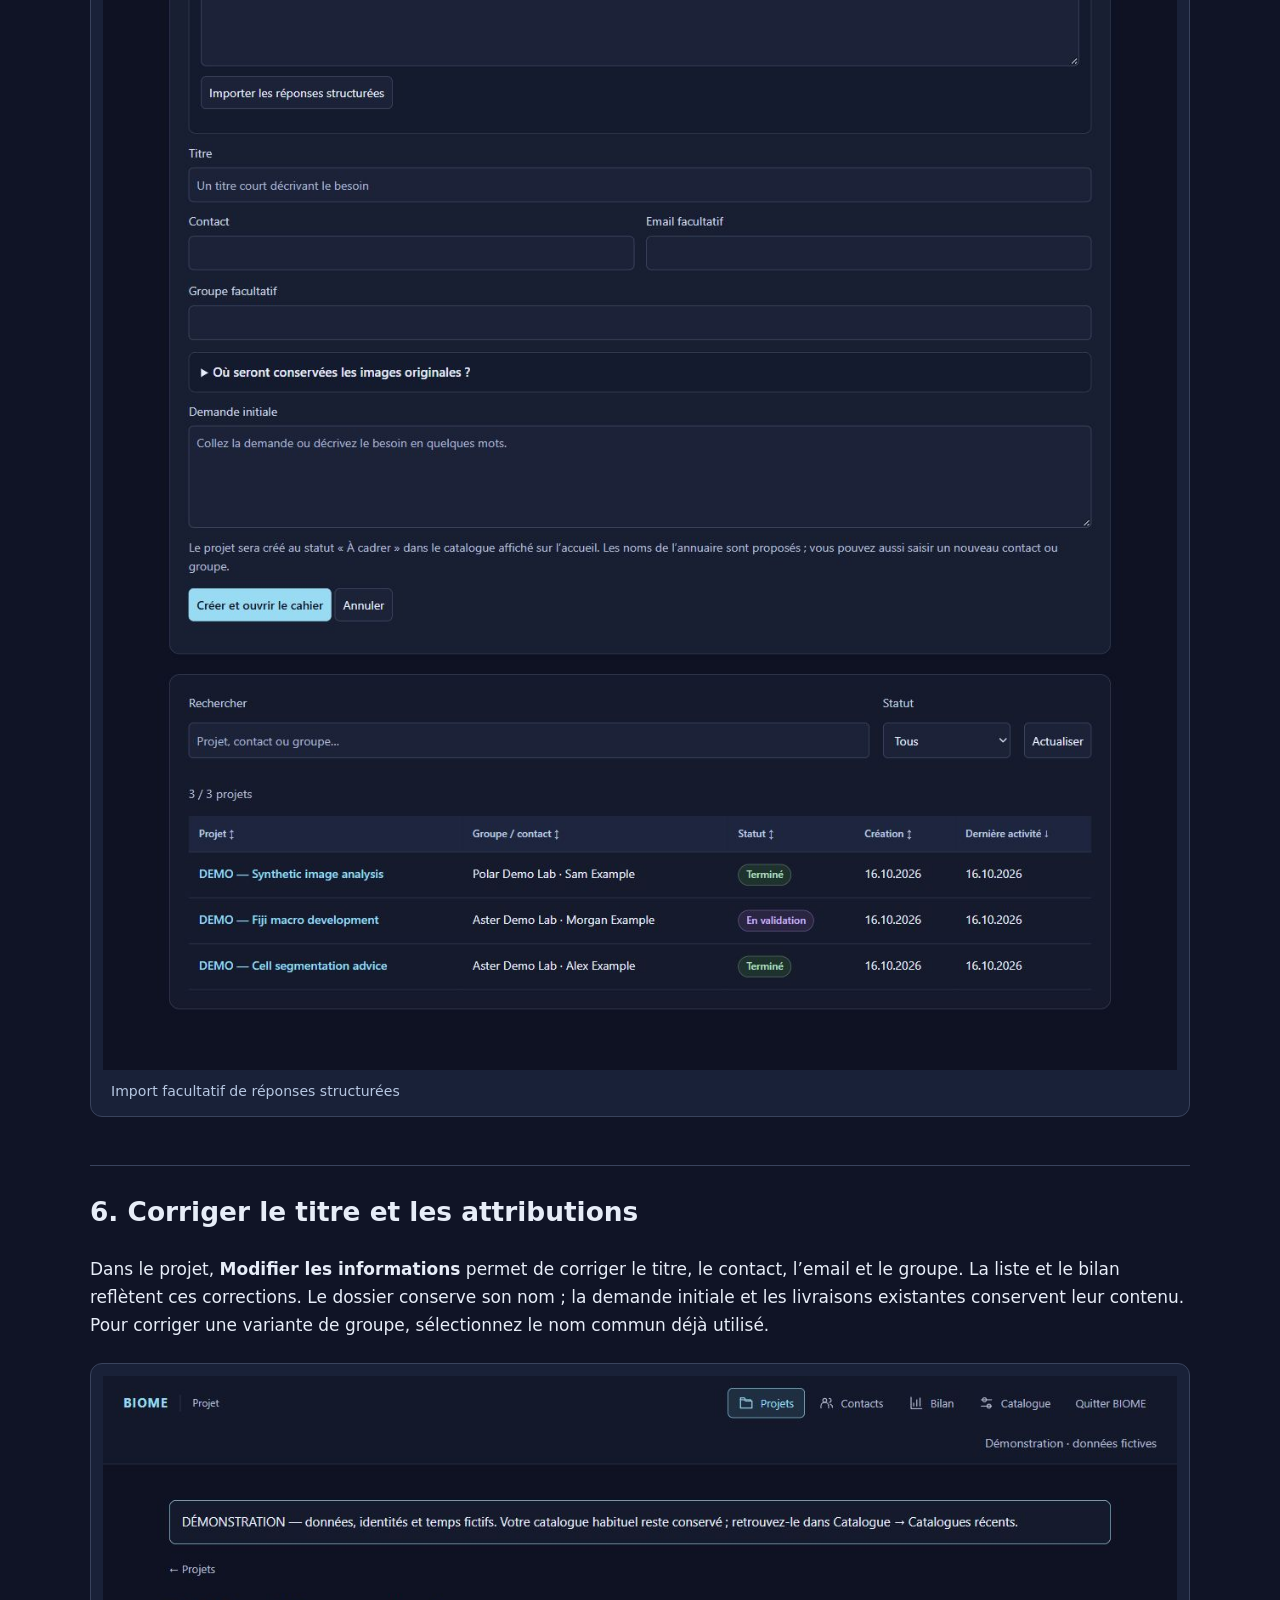
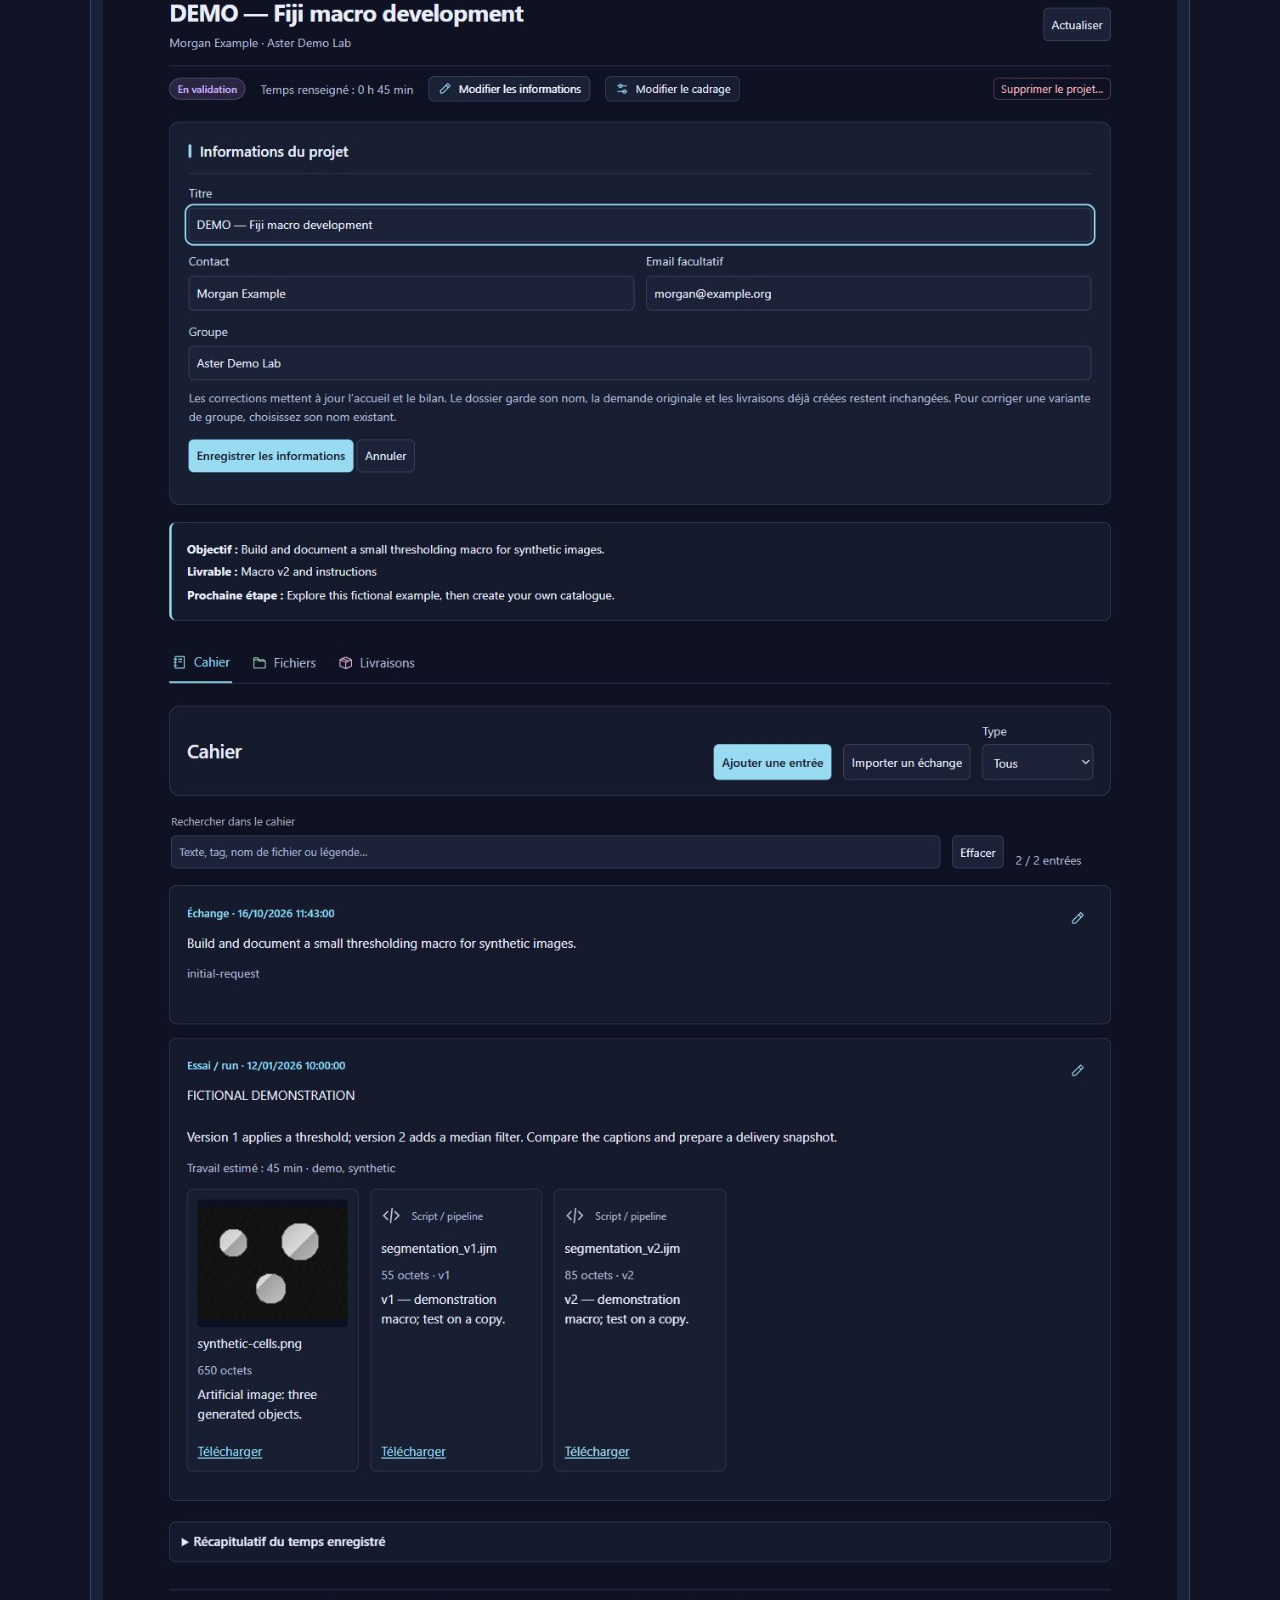
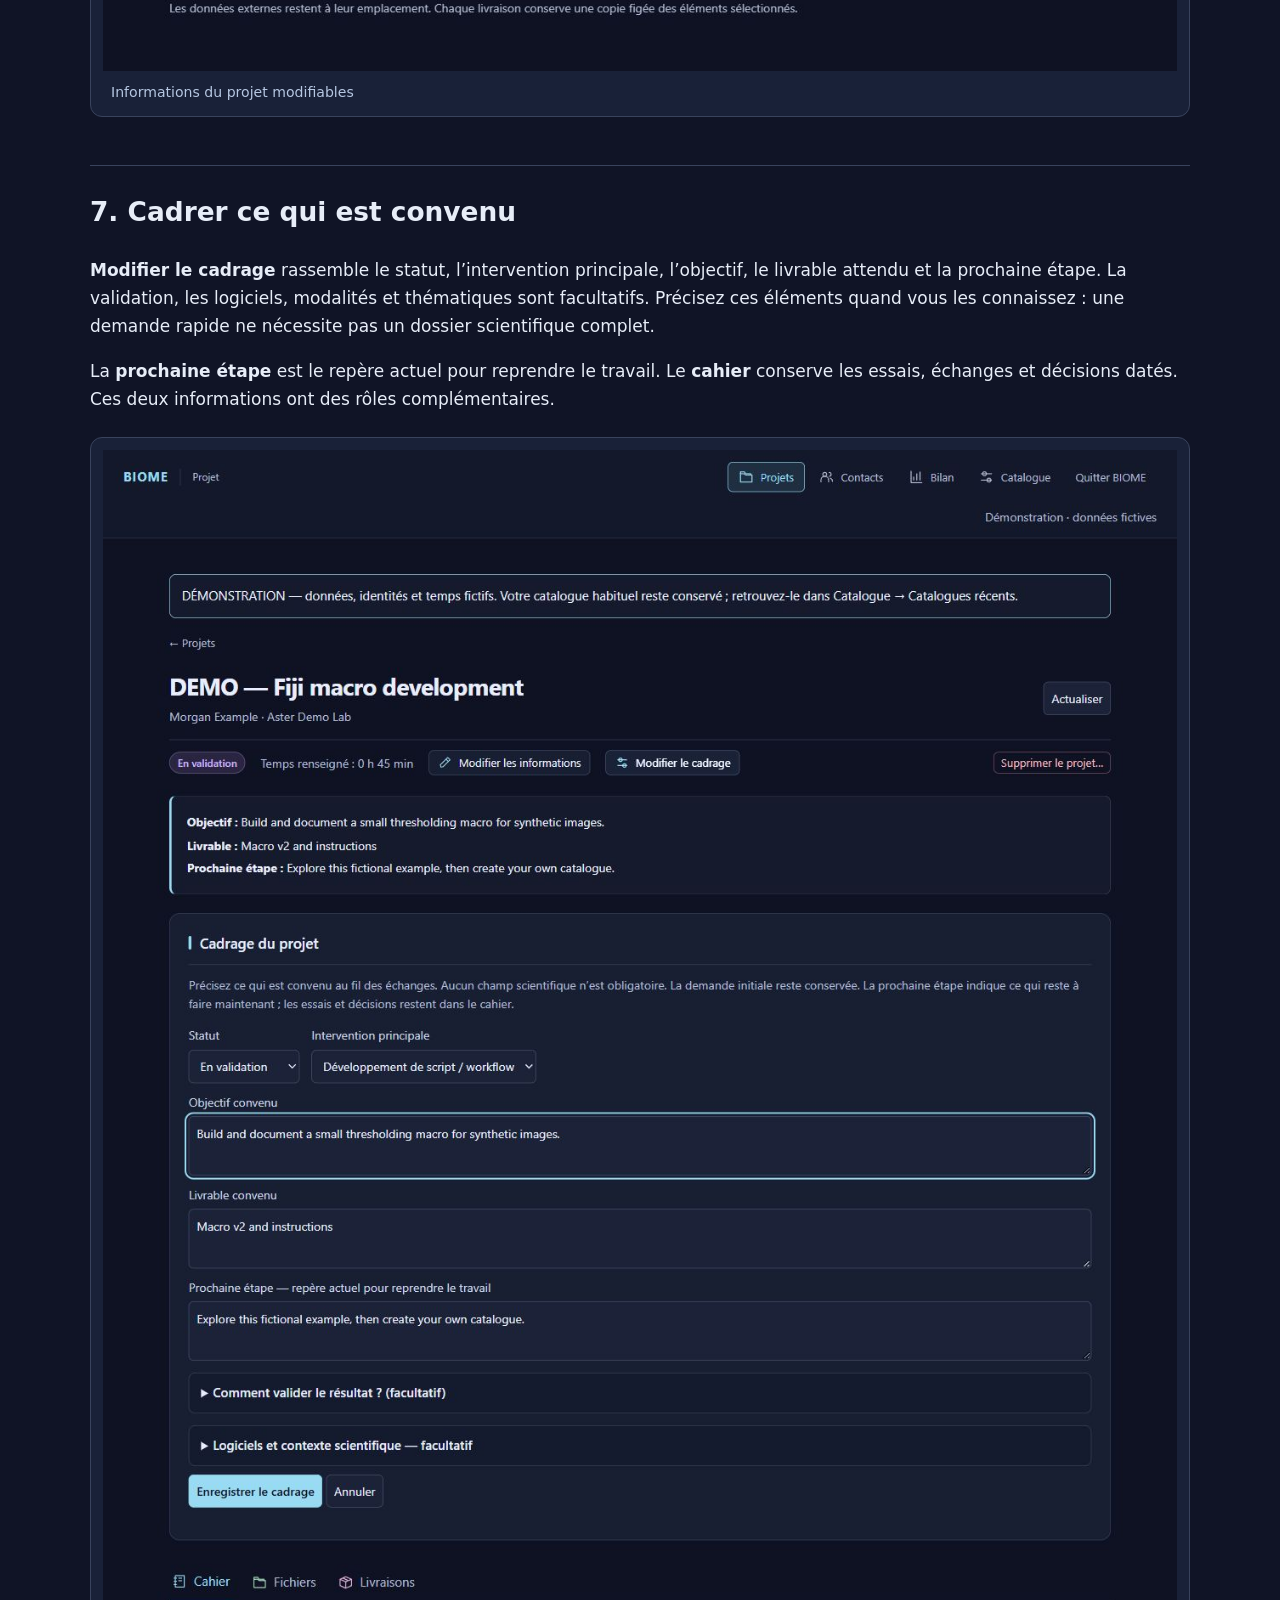
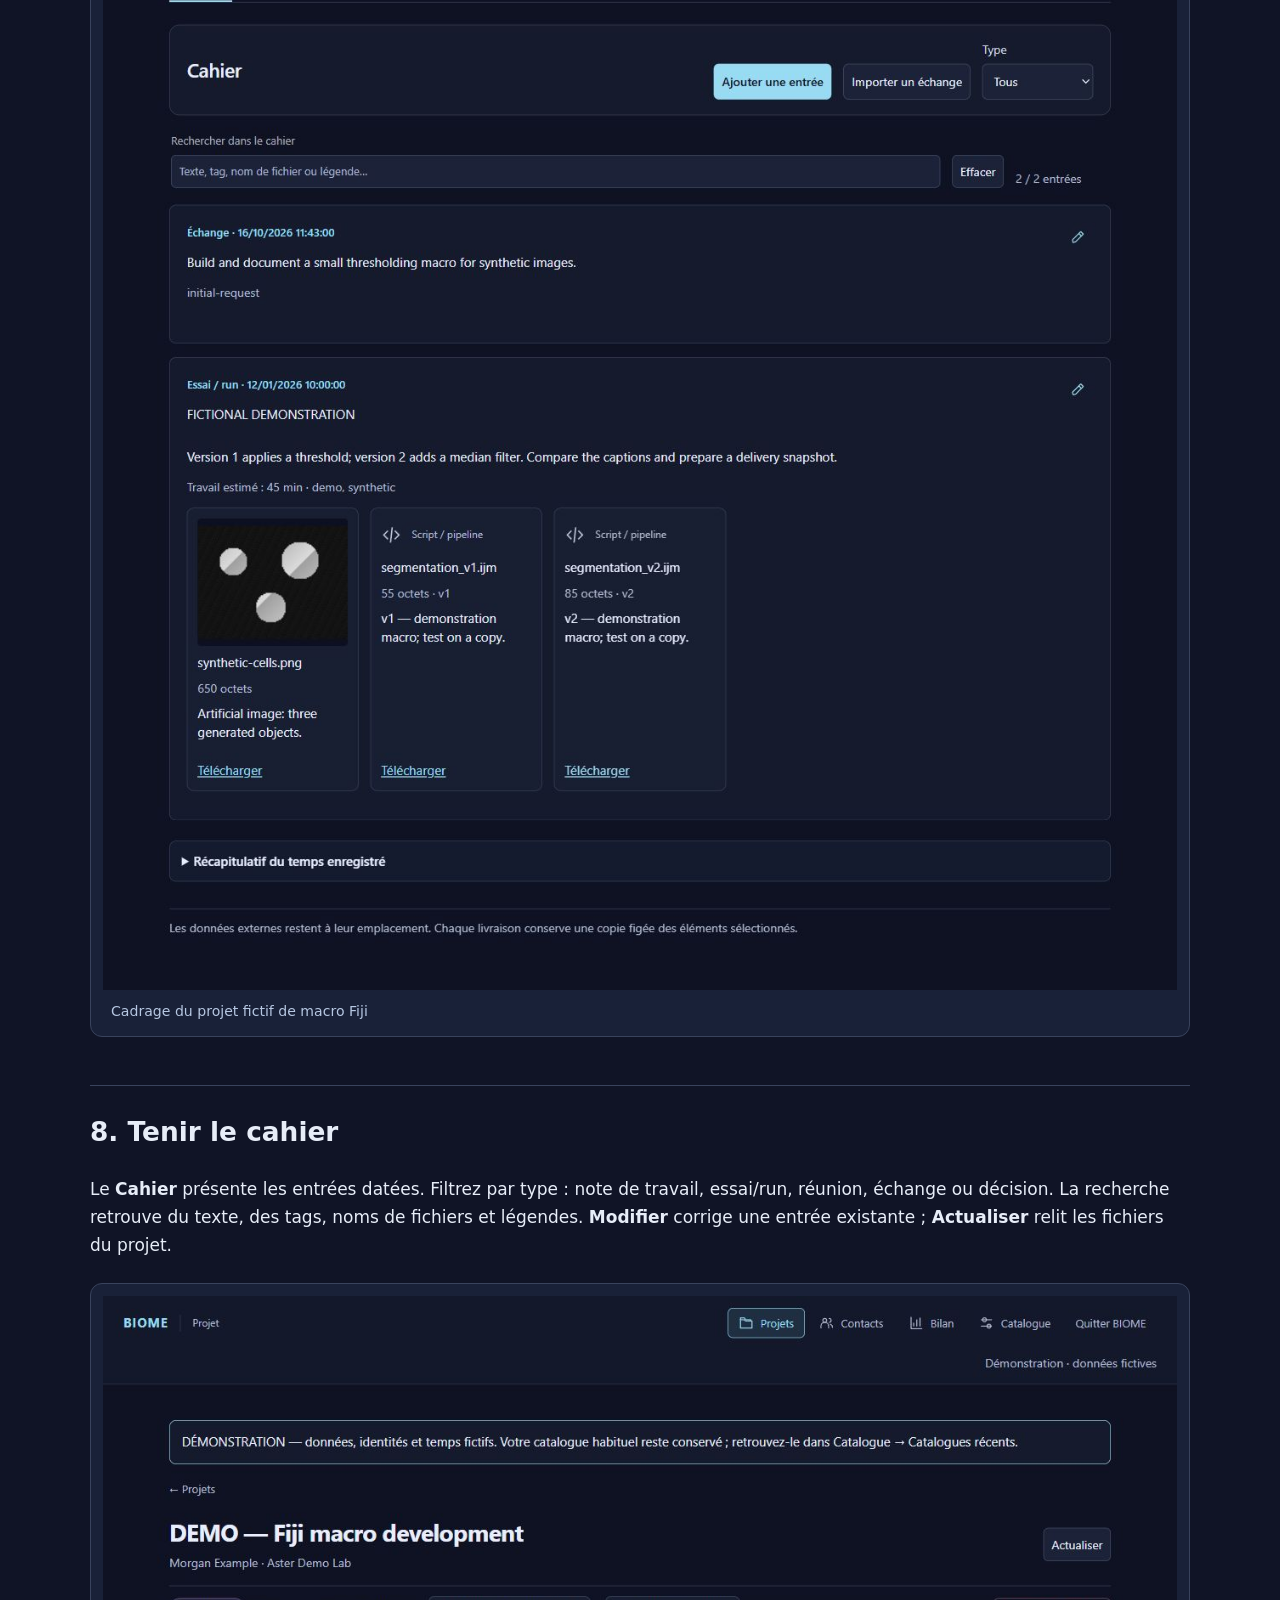
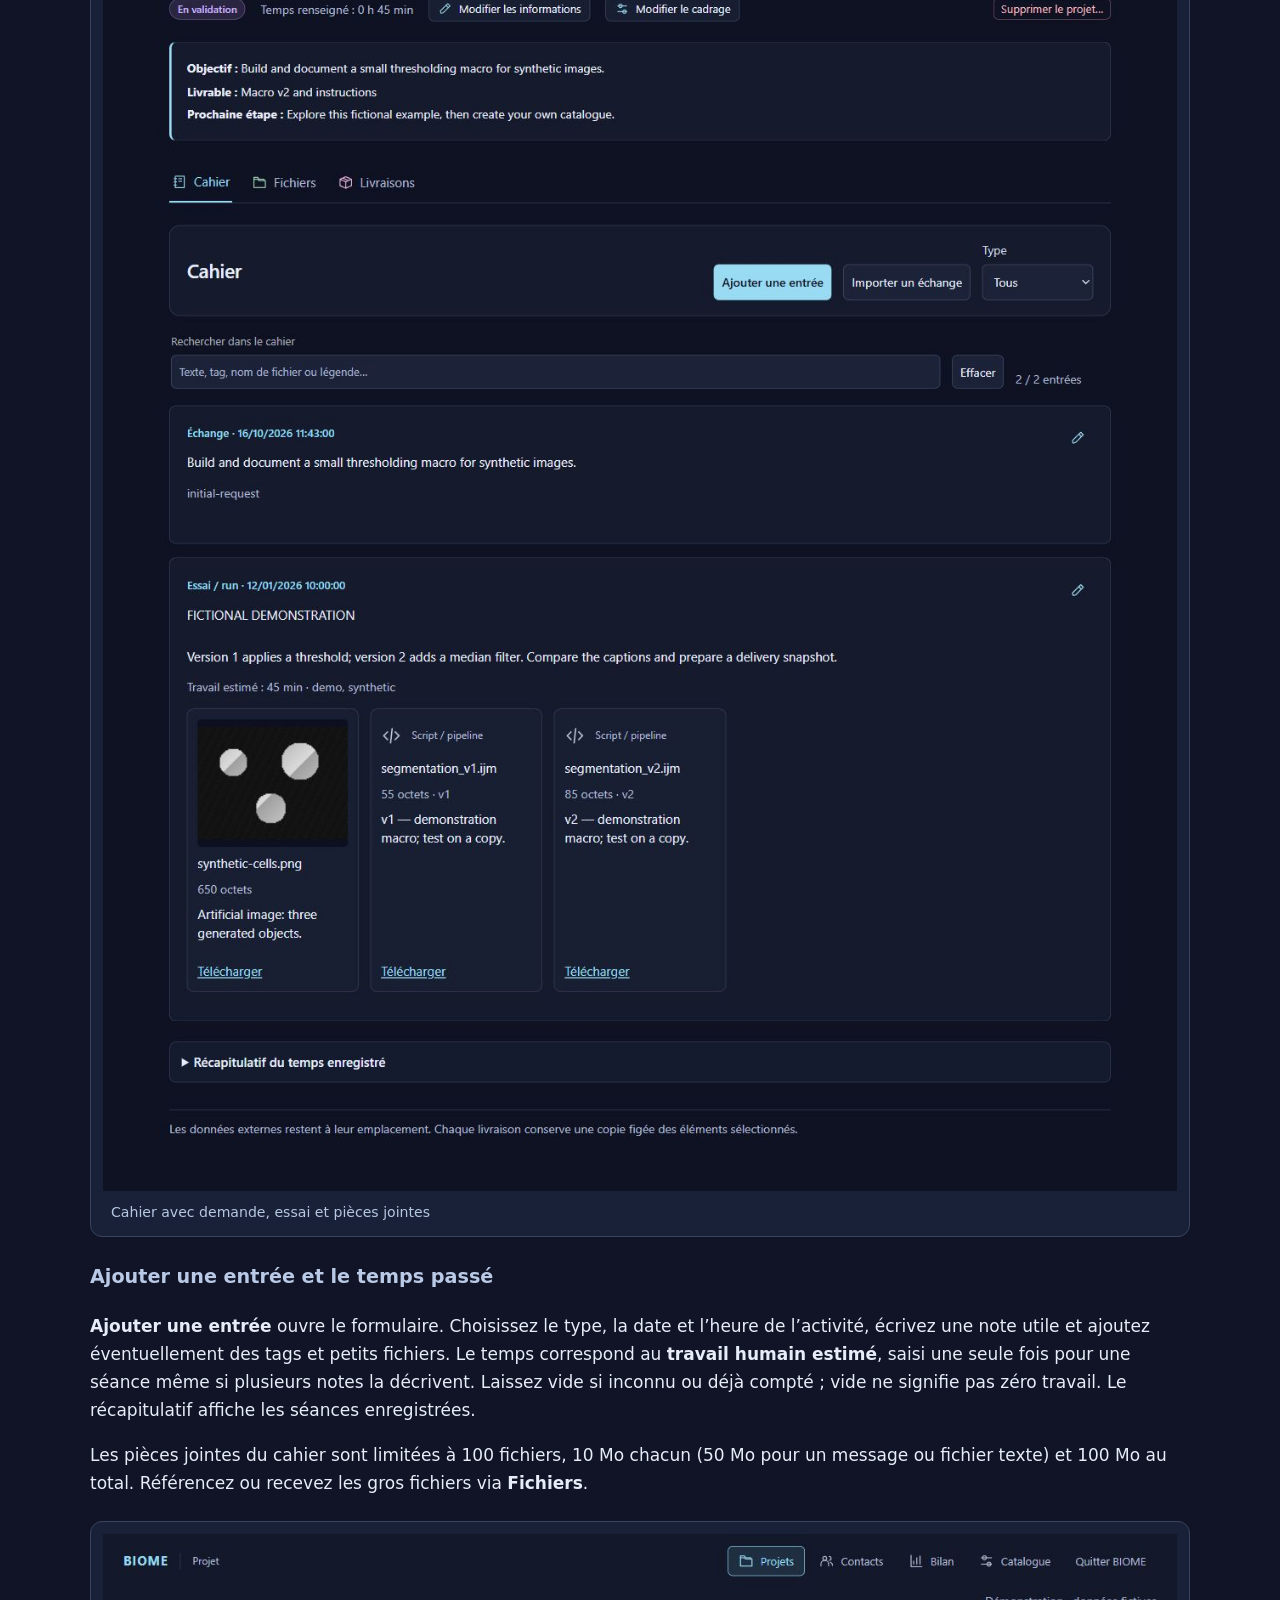
==== commit 92adeb4c: "Allow project date corrections and complete historical metadata without inventing activity" ====
--- a/docs/guide-utilisateur.fr.html
+++ b/docs/guide-utilisateur.fr.html
@@ -1,5 +1,5 @@
-<!doctype html><html lang="fr"><head><meta charset="utf-8"><meta name="viewport" content="width=device-width,initial-scale=1"><title>BIOME-next — guide illustré</title><style>body{margin:0;background:#101426;color:#e7edf8;font:17px/1.65 system-ui,Segoe UI,sans-serif}header,main{max-width:1100px;margin:auto;padding:28px}header{border-bottom:1px solid #39435d}h1{font-size:2.25rem}h2{font-size:1.65rem;margin-top:3rem;border-top:1px solid #39435d;padding-top:1.5rem}h3{font-size:1.2rem;color:#b9c9e6}a{color:#93dcef}code{background:#202940;padding:2px 5px;border-radius:4px;font-size:.9em}figure{margin:24px 0;padding:12px;background:#192138;border:1px solid #39435d;border-radius:12px}img{display:block;max-width:100%;height:auto;margin:auto}figcaption{font-size:.88rem;color:#b6c7e2;padding:10px 8px 0}nav{display:grid;grid-template-columns:repeat(auto-fit,minmax(250px,1fr));gap:8px 20px}nav a{font-size:.92rem}.table{overflow-x:auto}table{border-collapse:collapse;width:100%}th,td{text-align:left;padding:12px;border-bottom:1px solid #39435d}th{background:#202940}.note{color:#b6c7e2}@media(max-width:650px){main,header{padding:18px}h1{font-size:1.8rem}}@media print{body{background:white;color:#172033;font-size:10pt}a{color:#172033}header nav{display:none}h2{break-before:page}figure{background:white;border:1px solid #bbb;break-inside:avoid}img{max-height:210mm;max-width:100%;object-fit:contain}code,th{background:#eee}figcaption,.note,h3{color:#334155}}</style></head><body><header><strong>BIOME-next · 3.0.0-alpha.9</strong><p class="note">Cliquez sur une capture pour la voir en taille réelle. Ce guide fonctionne hors connexion.</p><nav aria-label="Contents"><a href="#section-2">Le parcours de travail</a><a href="#section-3">1. Installer et démarrer</a><a href="#section-4">2. Créer ou ouvrir un catalogue</a><a href="#section-5">3. Essayer la démonstration</a><a href="#section-6">4. Retrouver et trier les projets</a><a href="#section-7">5. Commencer un projet</a><a href="#section-9">6. Corriger le titre et les attributions</a><a href="#section-10">7. Cadrer ce qui est convenu</a><a href="#section-11">8. Tenir le cahier</a><a href="#section-15">9. Gérer fichiers, données et scripts</a><a href="#section-19">10. Préparer une livraison</a><a href="#section-20">11. Réutiliser contacts et groupes</a><a href="#section-22">12. Lire et exporter le bilan</a><a href="#section-23">13. Vérifier les dossiers et les accès</a><a href="#section-24">14. Retirer et restaurer un projet</a><a href="#section-25">15. Sauvegarder, restaurer ou déplacer le catalogue</a><a href="#section-26">16. À propos de l’ancien BIOME</a><a href="#section-27">Limites et retours utiles</a><a href="#section-28">Nouveautés alpha 6 : projets et bilan</a><a href="#section-29">Alpha 7 : version ouverte et suppression des fiches</a></nav></header><main><h1 id="section-1">BIOME-next — guide illustré</h1>
-<p>Version 3.0.0-alpha.9 · Windows · 2 novembre 2026</p>
+<!doctype html><html lang="fr"><head><meta charset="utf-8"><meta name="viewport" content="width=device-width,initial-scale=1"><title>BIOME-next — guide illustré</title><style>body{margin:0;background:#101426;color:#e7edf8;font:17px/1.65 system-ui,Segoe UI,sans-serif}header,main{max-width:1100px;margin:auto;padding:28px}header{border-bottom:1px solid #39435d}h1{font-size:2.25rem}h2{font-size:1.65rem;margin-top:3rem;border-top:1px solid #39435d;padding-top:1.5rem}h3{font-size:1.2rem;color:#b9c9e6}a{color:#93dcef}code{background:#202940;padding:2px 5px;border-radius:4px;font-size:.9em}figure{margin:24px 0;padding:12px;background:#192138;border:1px solid #39435d;border-radius:12px}img{display:block;max-width:100%;height:auto;margin:auto}figcaption{font-size:.88rem;color:#b6c7e2;padding:10px 8px 0}nav{display:grid;grid-template-columns:repeat(auto-fit,minmax(250px,1fr));gap:8px 20px}nav a{font-size:.92rem}.table{overflow-x:auto}table{border-collapse:collapse;width:100%}th,td{text-align:left;padding:12px;border-bottom:1px solid #39435d}th{background:#202940}.note{color:#b6c7e2}@media(max-width:650px){main,header{padding:18px}h1{font-size:1.8rem}}@media print{body{background:white;color:#172033;font-size:10pt}a{color:#172033}header nav{display:none}h2{break-before:page}figure{background:white;border:1px solid #bbb;break-inside:avoid}img{max-height:210mm;max-width:100%;object-fit:contain}code,th{background:#eee}figcaption,.note,h3{color:#334155}}</style></head><body><header><strong>BIOME-next · 3.0.0-alpha.10</strong><p class="note">Cliquez sur une capture pour la voir en taille réelle. Ce guide fonctionne hors connexion.</p><nav aria-label="Contents"><a href="#section-2">Le parcours de travail</a><a href="#section-3">1. Installer et démarrer</a><a href="#section-4">2. Créer ou ouvrir un catalogue</a><a href="#section-5">3. Essayer la démonstration</a><a href="#section-6">4. Retrouver et trier les projets</a><a href="#section-7">5. Commencer un projet</a><a href="#section-9">6. Corriger le titre et les attributions</a><a href="#section-10">7. Cadrer ce qui est convenu</a><a href="#section-11">8. Tenir le cahier</a><a href="#section-15">9. Gérer fichiers, données et scripts</a><a href="#section-19">10. Préparer une livraison</a><a href="#section-20">11. Réutiliser contacts et groupes</a><a href="#section-22">12. Lire et exporter le bilan</a><a href="#section-23">13. Vérifier les dossiers et les accès</a><a href="#section-24">14. Retirer et restaurer un projet</a><a href="#section-25">15. Sauvegarder, restaurer ou déplacer le catalogue</a><a href="#section-26">16. À propos de l’ancien BIOME</a><a href="#section-27">Limites et retours utiles</a><a href="#section-28">Nouveautés alpha 6 : projets et bilan</a><a href="#section-29">Alpha 7 : version ouverte et suppression des fiches</a></nav></header><main><h1 id="section-1">BIOME-next — guide illustré</h1>
+<p>Version 3.0.0-alpha.10 · Windows · 2 novembre 2026</p>
 <p>BIOME-next poursuit le développement de <a href="https://github.com/UniversalBuilder/BIOME">BIOME 2.x</a>, avec une architecture documentaire remaniée. L’ancien dépôt conserve l’historique ; le développement actif se poursuit ici. Cette préversion fonctionne en français. L’anglais par défaut et les fichiers de traduction restent à venir.</p>
 <p>Depuis alpha.3, les messages acceptent 50 Mo et les illustrations 10 Mo ; certaines captures alpha.2 montrent encore les anciennes limites. Le total par entrée est de 100 Mo et l’extraction des illustrations est plafonnée à 50 Mo.</p>
 <p>Toutes les captures ci-dessous proviennent de l’application réelle et utilisent exclusivement des identités, images et temps fictifs. Les dates et valeurs illustrent les fonctions, pas des résultats scientifiques.</p>
@@ -14,7 +14,7 @@
 </tbody></table></div>
 <p>Sauvegardez séparément le catalogue et les originaux. Déplacer le catalogue ne déplace pas les données référencées.</p>
 <h2 id="section-3">1. Installer et démarrer</h2>
-<p>Depuis la <a href="https://github.com/UniversalBuilder/BIOME-next/releases/tag/v3.0.0-alpha.9">release</a>, téléchargez <code>BIOME-Windows-portable-3.0.0-alpha.9.zip</code>. Extrayez tout le ZIP dans un dossier où vous pouvez écrire, puis ouvrez <code>BIOME/BIOME.exe</code>. Gardez le dossier <code>_internal</code> avec l’exécutable. Aucun Python ni serveur à installer. Chrome ou Edge fournit la fenêtre dédiée, sans les onglets du navigateur habituel.</p>
+<p>Depuis la <a href="https://github.com/UniversalBuilder/BIOME-next/releases/tag/v3.0.0-alpha.10">release</a>, téléchargez <code>BIOME-Windows-portable-3.0.0-alpha.10.zip</code>. Extrayez tout le ZIP dans un dossier où vous pouvez écrire, puis ouvrez <code>BIOME/BIOME.exe</code>. Gardez le dossier <code>_internal</code> avec l’exécutable. Aucun Python ni serveur à installer. Chrome ou Edge fournit la fenêtre dédiée, sans les onglets du navigateur habituel.</p>
 <p>Au premier démarrage, BIOME propose trois choix : créer un catalogue vide, ouvrir un catalogue existant, ou installer la démo. Les démarrages suivants rouvrent le dernier catalogue accessible. Fermez la fenêtre dédiée pour quitter BIOME ; le bouton <strong>Quitter BIOME</strong> reste aussi disponible.</p>
 <figure><a href="images/01-first-launch.jpg"><img loading="lazy" src="images/01-first-launch.jpg" alt="Premier lancement : les trois choix et le modèle de stockage"></a><figcaption>Premier lancement : les trois choix et le modèle de stockage</figcaption></figure>
 <h2 id="section-4">2. Créer ou ouvrir un catalogue</h2>
@@ -114,4 +114,10 @@
 <p>Dans <strong>Contacts</strong>, cliquez sur <strong>Supprimer…</strong>. Une fiche inutilisée peut être retirée après confirmation. Si elle est associée à des projets, la liste des projets concernés est affichée et une fiche de remplacement du même type est obligatoire. Créez-la d’abord si nécessaire. Le bouton <strong>Réattribuer et supprimer</strong> met à jour les noms et l’email du contact dans les projets, puis retire l’ancienne fiche. Les bilans utilisent les nouvelles attributions. Les notes, livraisons et historiques sont conservés. Les projets dans la corbeille restent inchangés ; leur restauration peut réintroduire une ancienne fiche.</p>
 <h3 id="section-30">Fermer BIOME</h3>
 <p>Fermez la fenêtre dédiée avec sa croix habituelle. Fermer la dernière fenêtre BIOME arrête le programme et libère son verrou. Si plusieurs fenêtres BIOME sont ouvertes, le programme reste actif jusqu’à la fermeture de la dernière. Une copie ou un enregistrement déjà en cours côté serveur se termine avant l’arrêt. <strong>Quitter BIOME</strong> reste une alternative et ferme aussi les fenêtres de l’application.</p>
-<p>Actualiser la page ou réduire la fenêtre ne déclenche pas l’arrêt. Ce fonctionnement concerne le lancement normal de l’application ; les lancements explicites sans fenêtre restent actifs jusqu’à leur arrêt. Pour cette première mise à jour depuis une ancienne version, quittez encore l’ancienne instance avant de lancer la nouvelle.</p></main></body></html>+<p>Actualiser la page ou réduire la fenêtre ne déclenche pas l’arrêt. Ce fonctionnement concerne le lancement normal de l’application ; les lancements explicites sans fenêtre restent actifs jusqu’à leur arrêt. Pour cette première mise à jour depuis une ancienne version, quittez encore l’ancienne instance avant de lancer la nouvelle.</p>
+<h3 id="section-31">Corriger les dates et compléter une fiche historique</h3>
+<p>Dans <strong>Modifier les informations</strong>, renseignez <strong>Date du projet</strong> et, si utile, <strong>Dernière activité connue (facultatif)</strong>. Ces champs fonctionnent pour les projets historiques et actuels. Une fiche au format 1.1 peut conserver un contact ou groupe inconnu pendant la correction des dates. Laissez une date vide pour indiquer qu’elle n’est pas connue.</p>
+<p>Si le dossier d’origine ou le titre commence par une date valide, BIOME propose <strong>Utiliser le…</strong>. La proposition doit être confirmée ; la date d’import ne remplace jamais automatiquement une date historique absente. La liste affiche la date confirmée et sa colonne reste triable.</p>
+<p>La dernière activité connue complète un historique incomplet. Une séance, une réception ou une mise à jour du cadrage plus récente reste prioritaire. La correction des informations ne rend plus le projet artificiellement récent. Ces champs ne créent ni séance ni temps de travail : le bilan reste fondé sur les entrées et temps datés. Corrigez une date de séance erronée dans l’entrée correspondante du cahier.</p>
+<p>Les données importées d’origine et l’horodatage technique de création restent conservés dans l’historique des corrections. Les dossiers existants et les anciennes livraisons ne sont pas modifiés. Les prochaines propositions de dossier de données et les prochaines synthèses de livraison utilisent la date du projet corrigée.</p>
+<figure><a href="images/27-project-dates.jpg"><img loading="lazy" src="images/27-project-dates.jpg" alt="Dates modifiables sur une fiche historique"></a><figcaption>Dates modifiables sur une fiche historique</figcaption></figure></main></body></html>
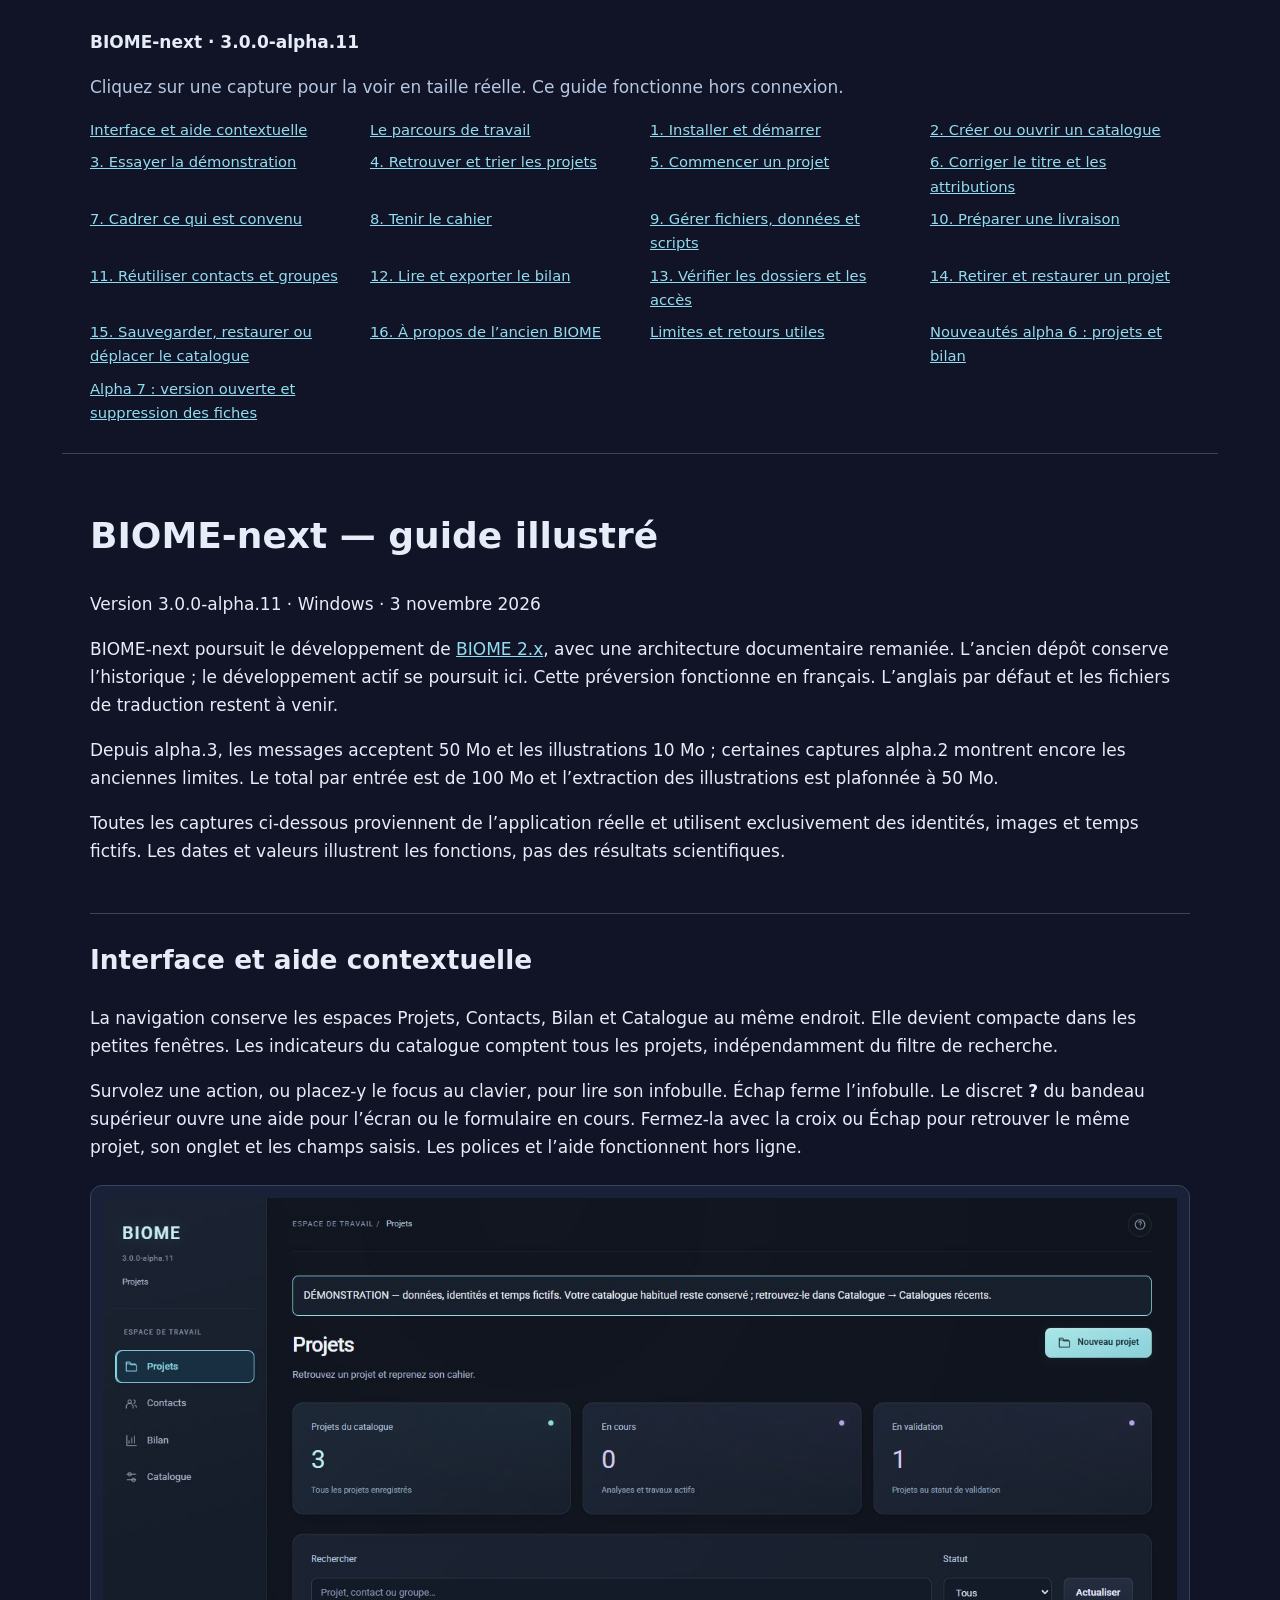
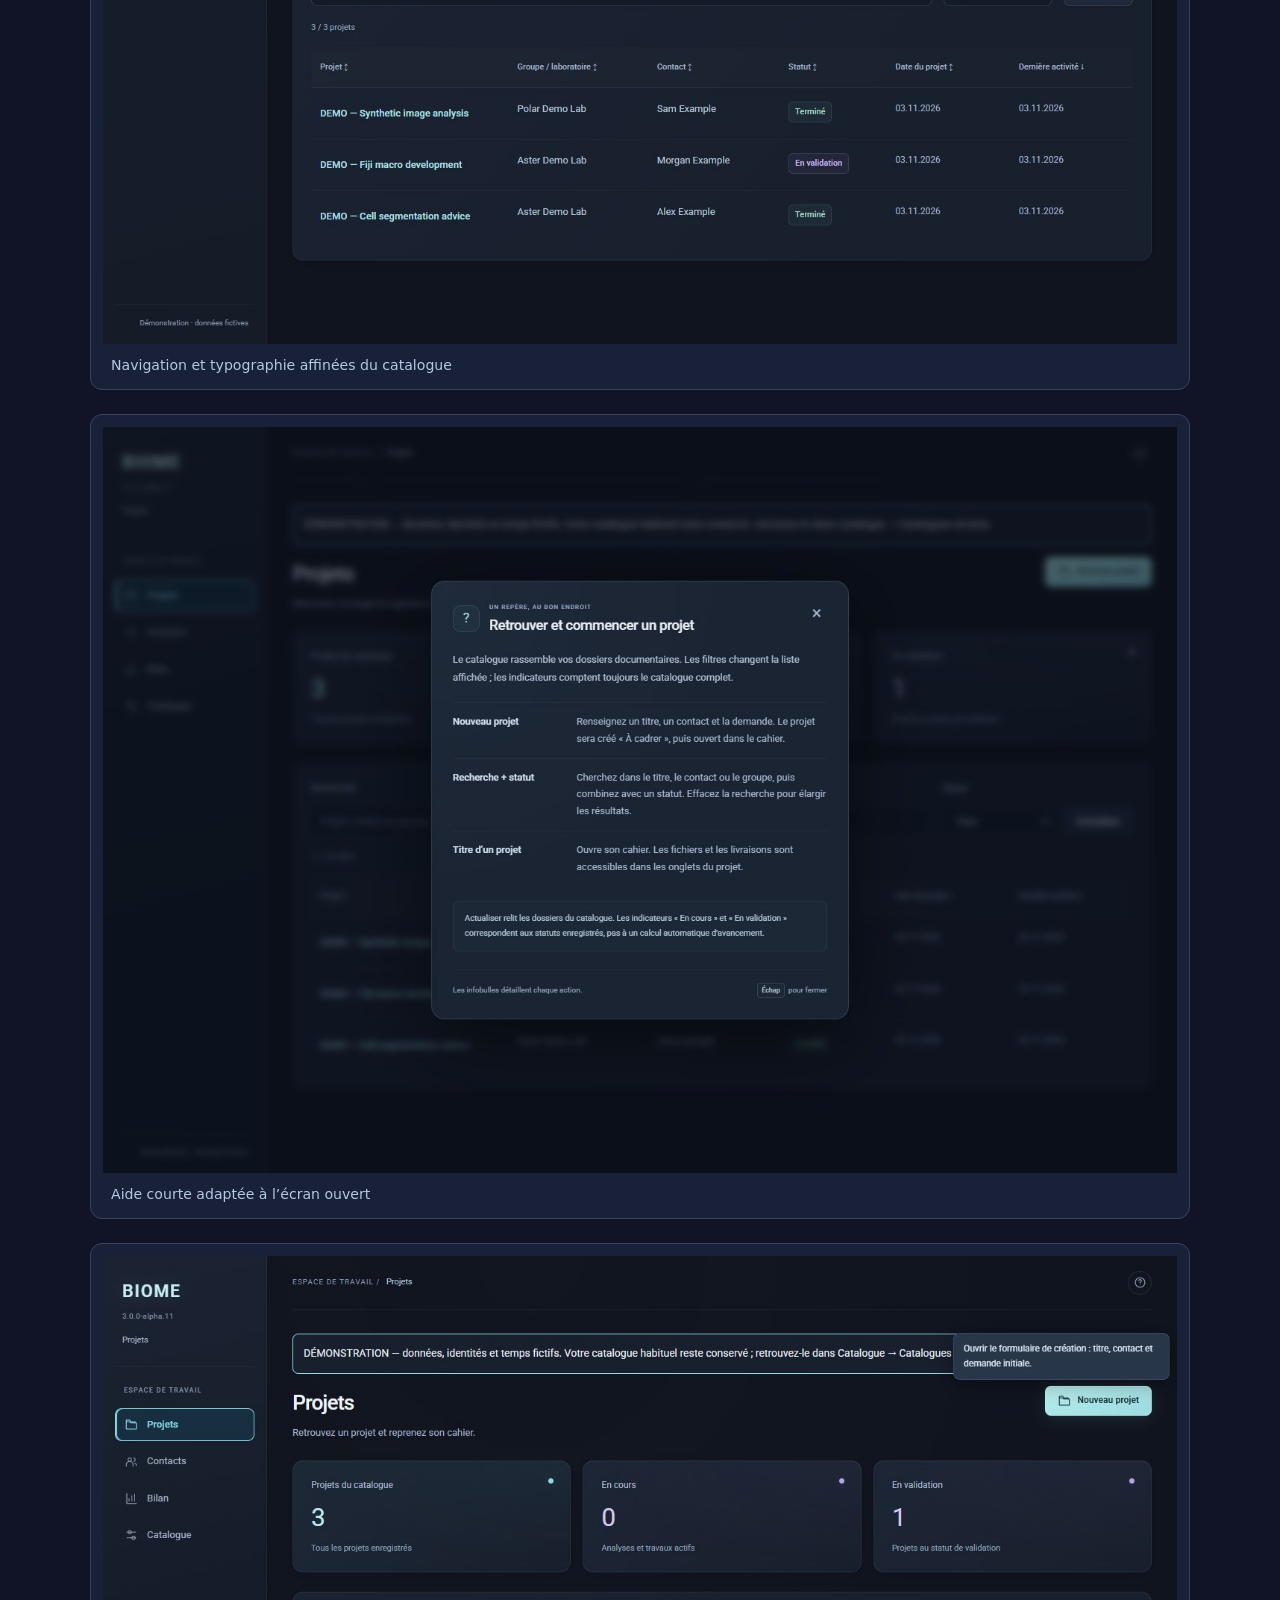
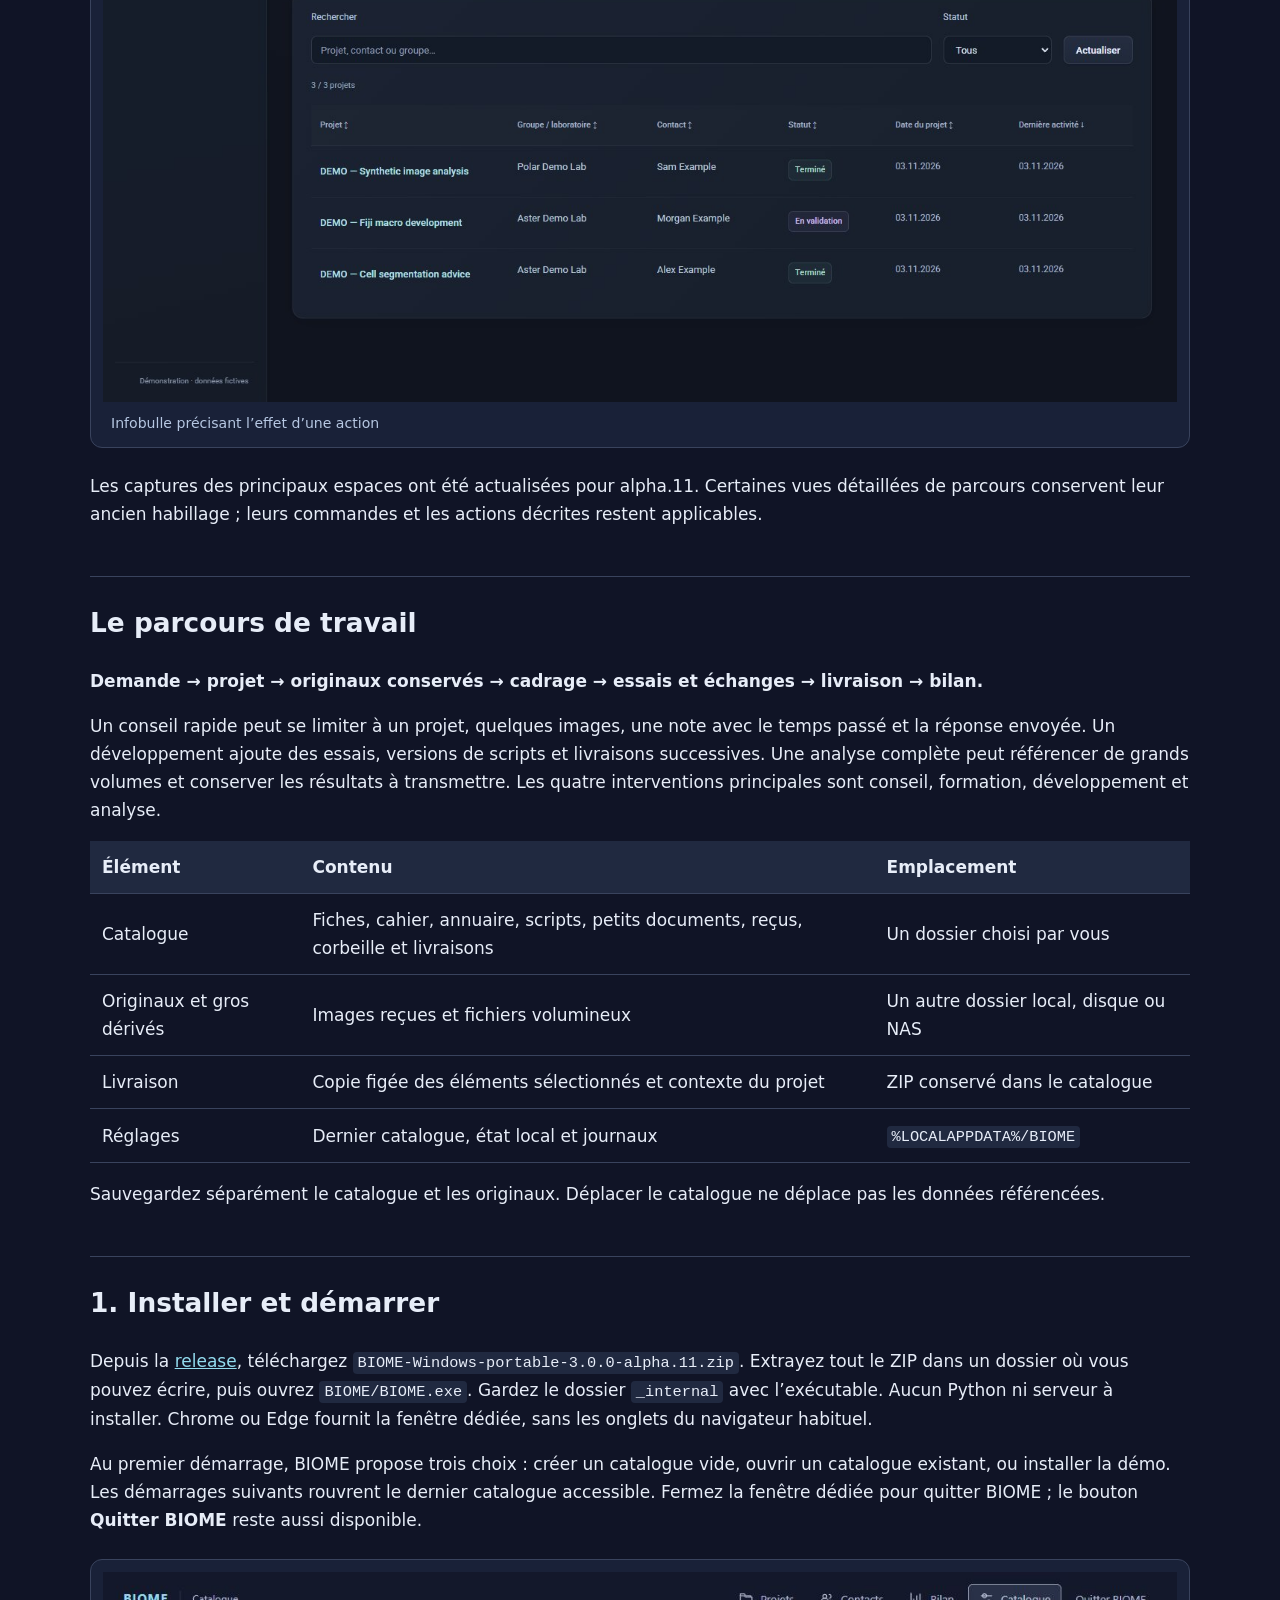
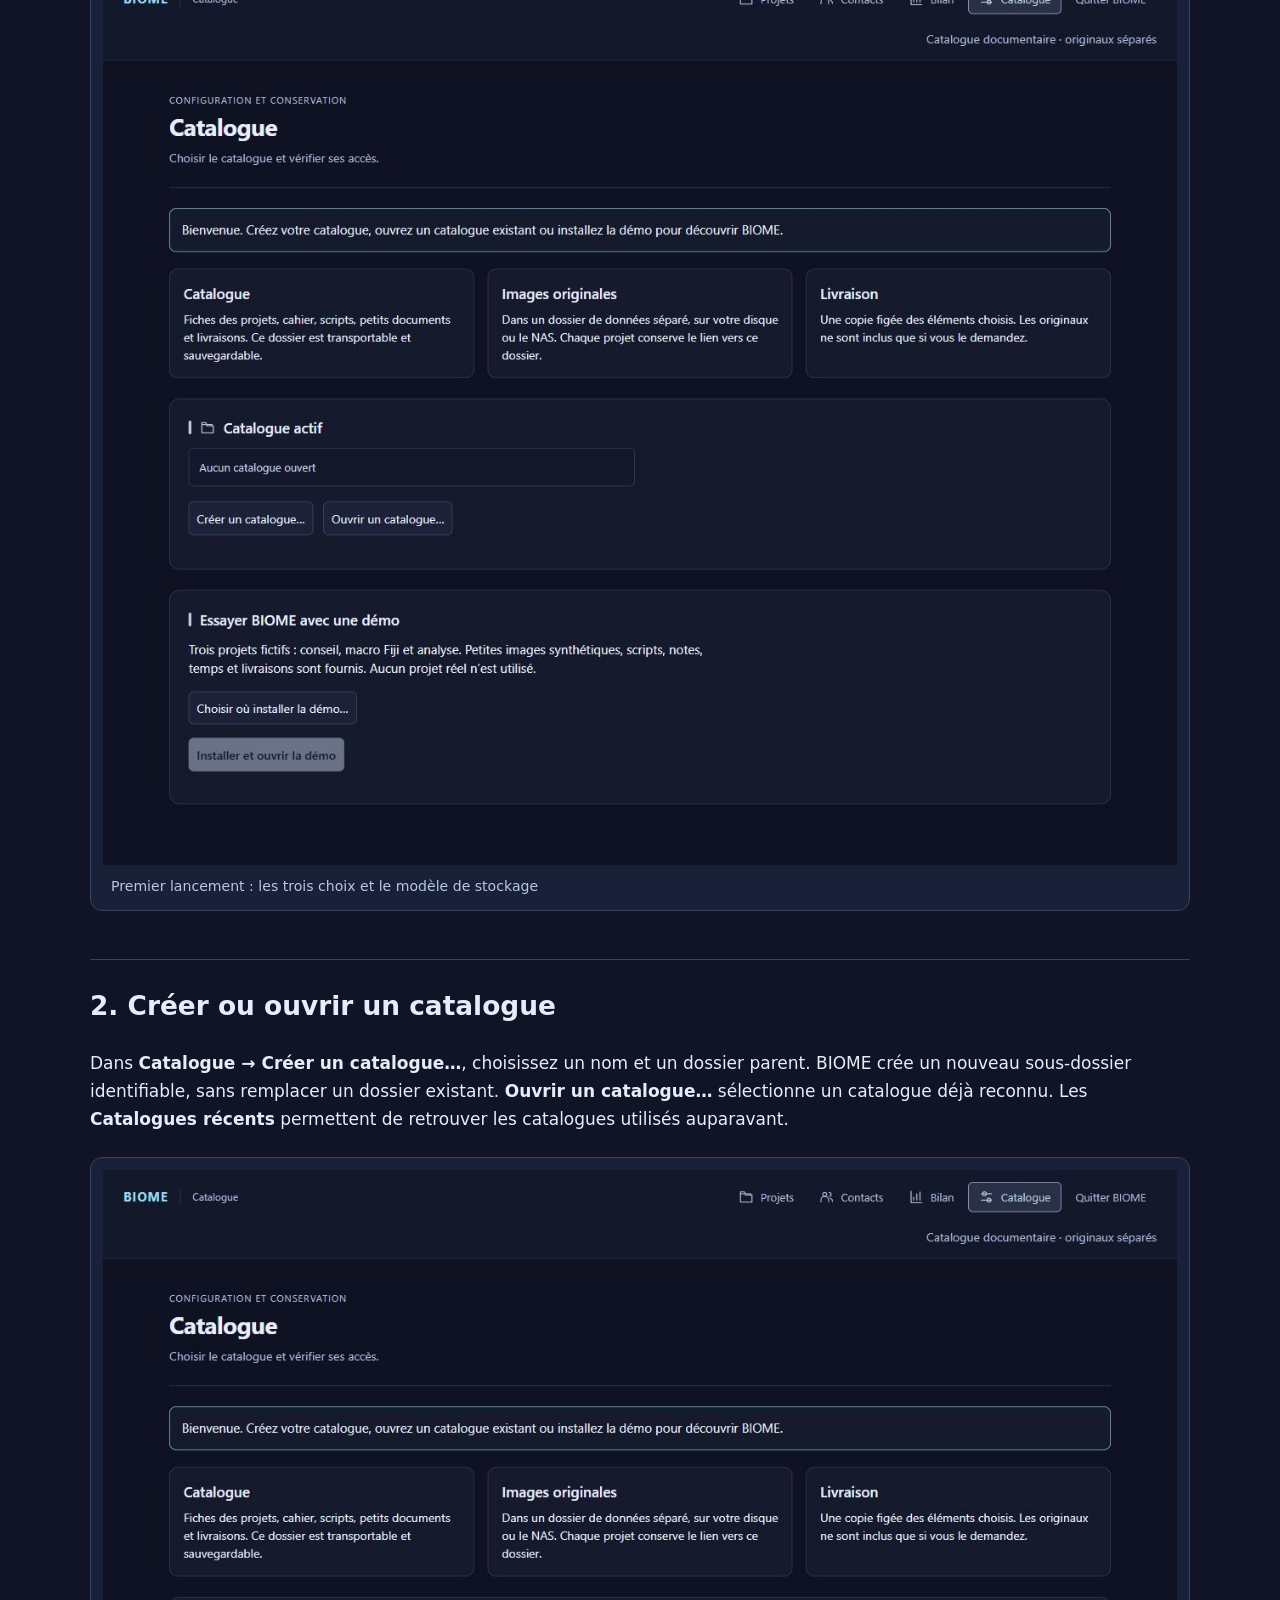
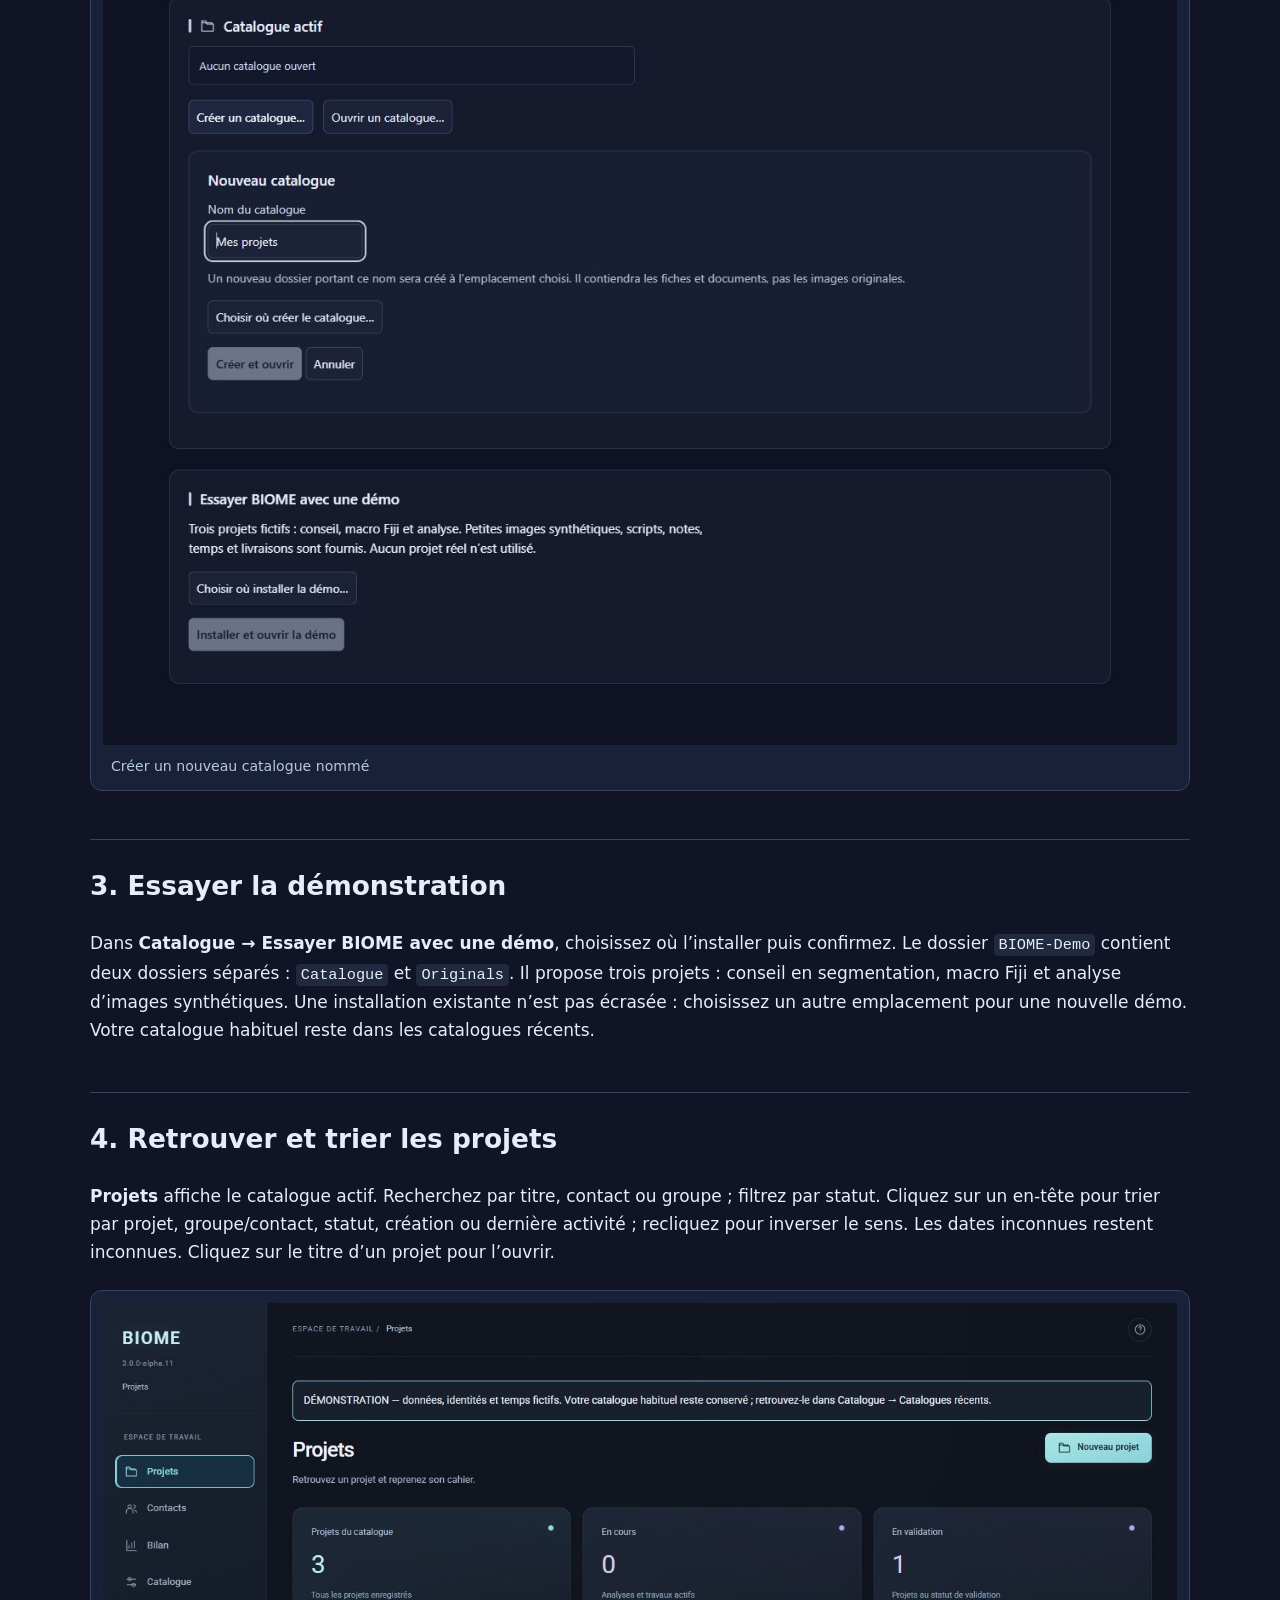
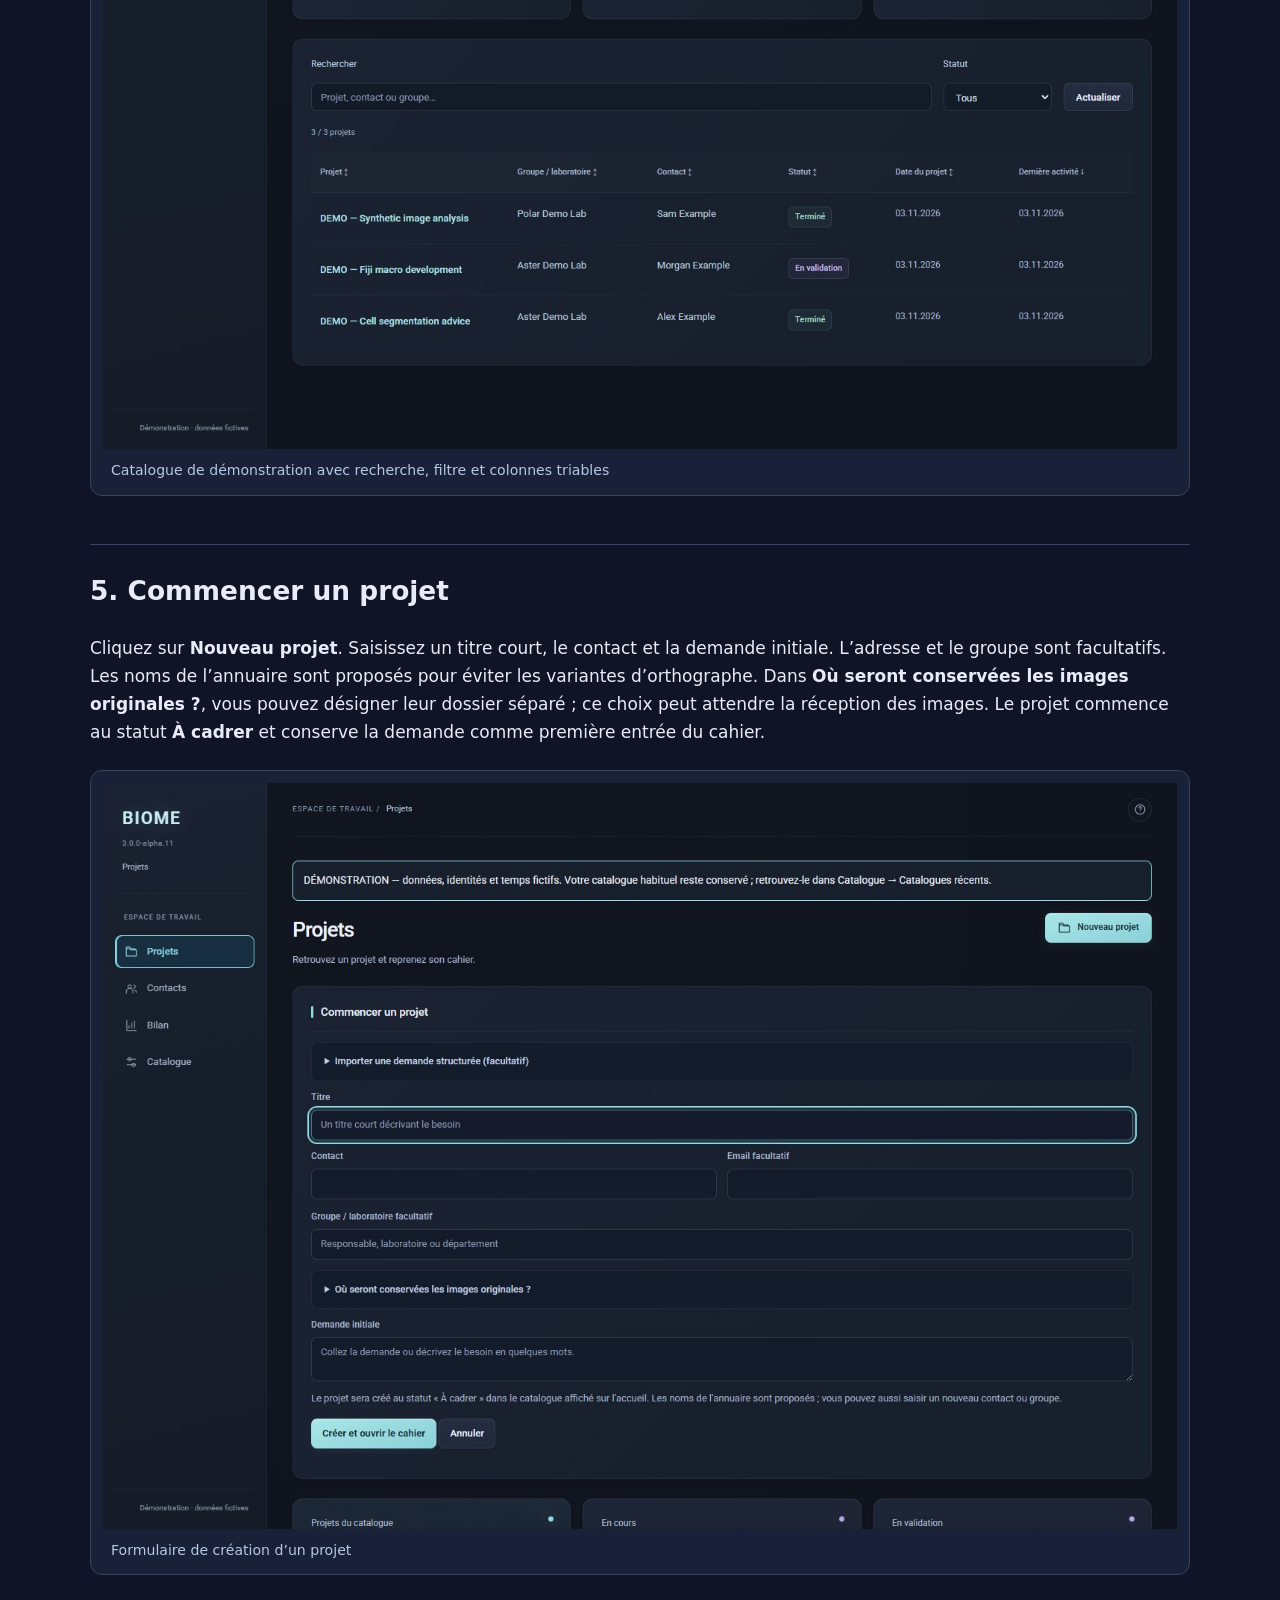
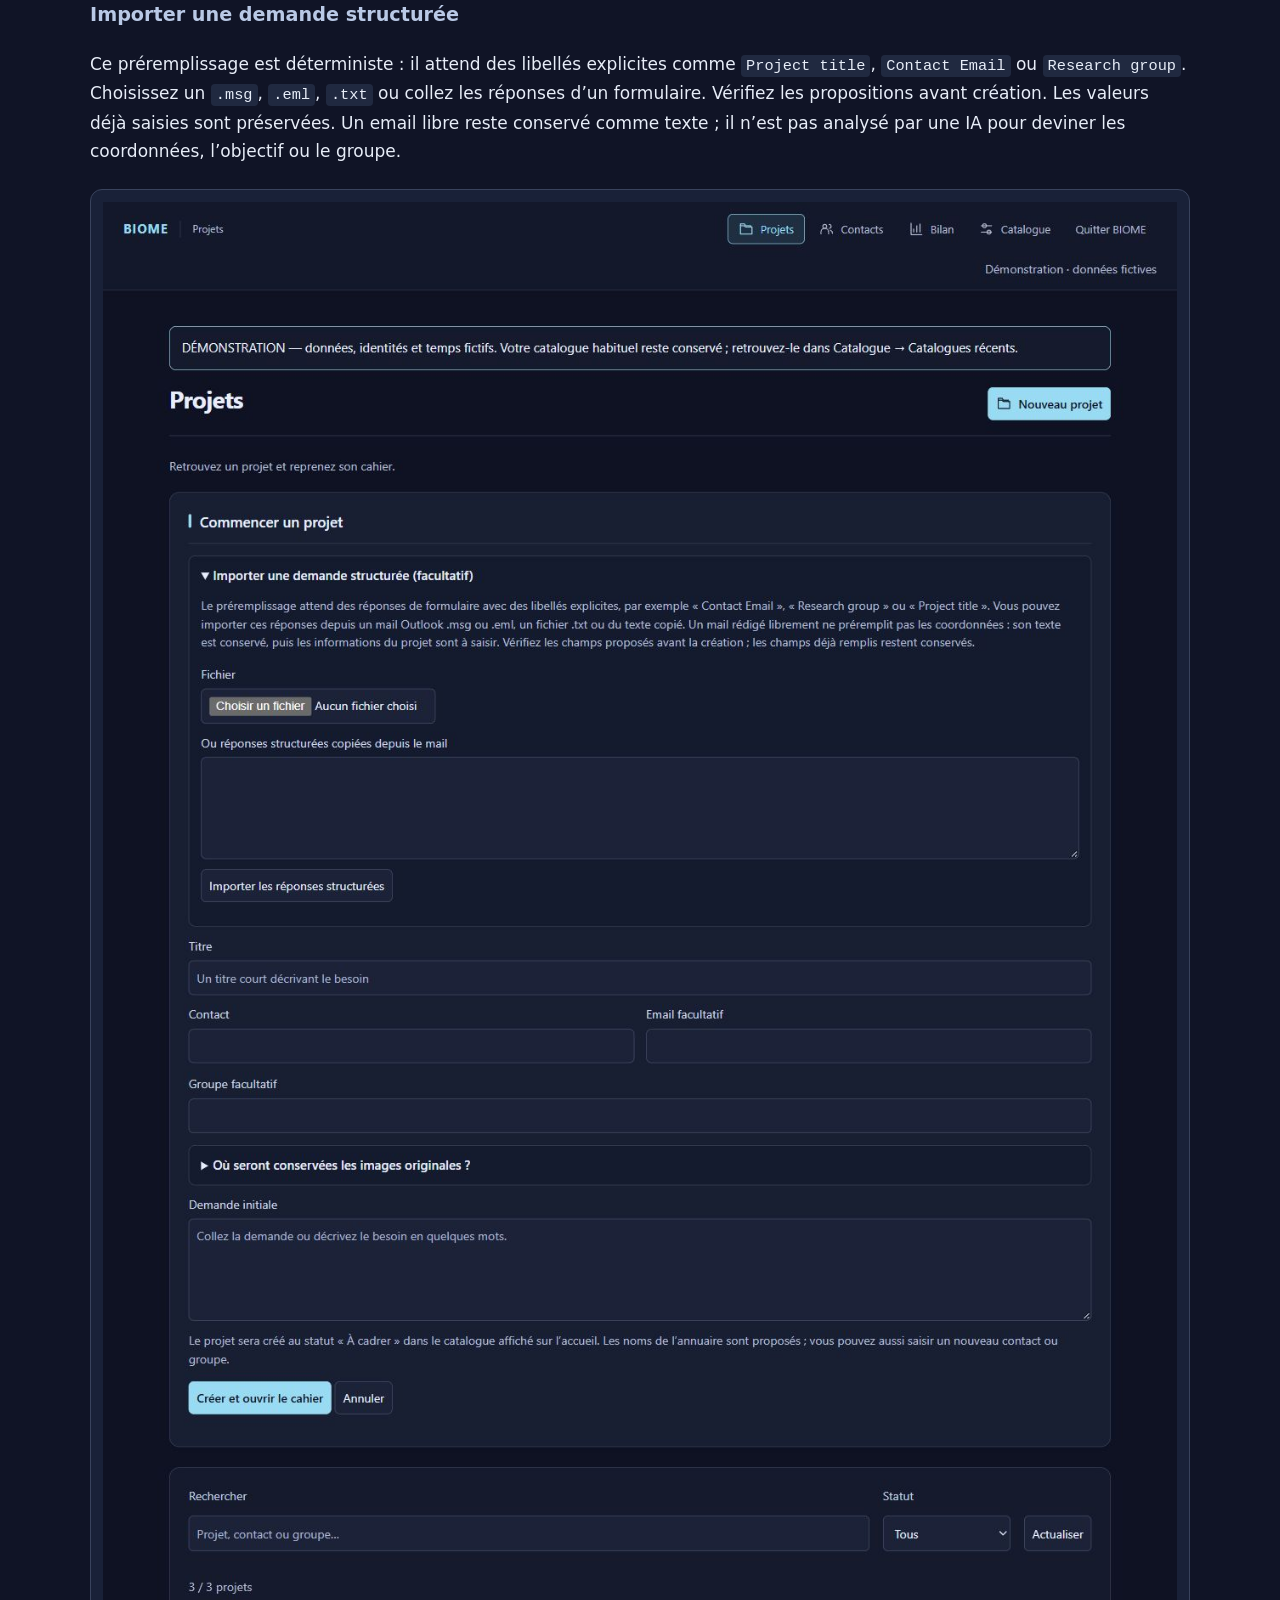
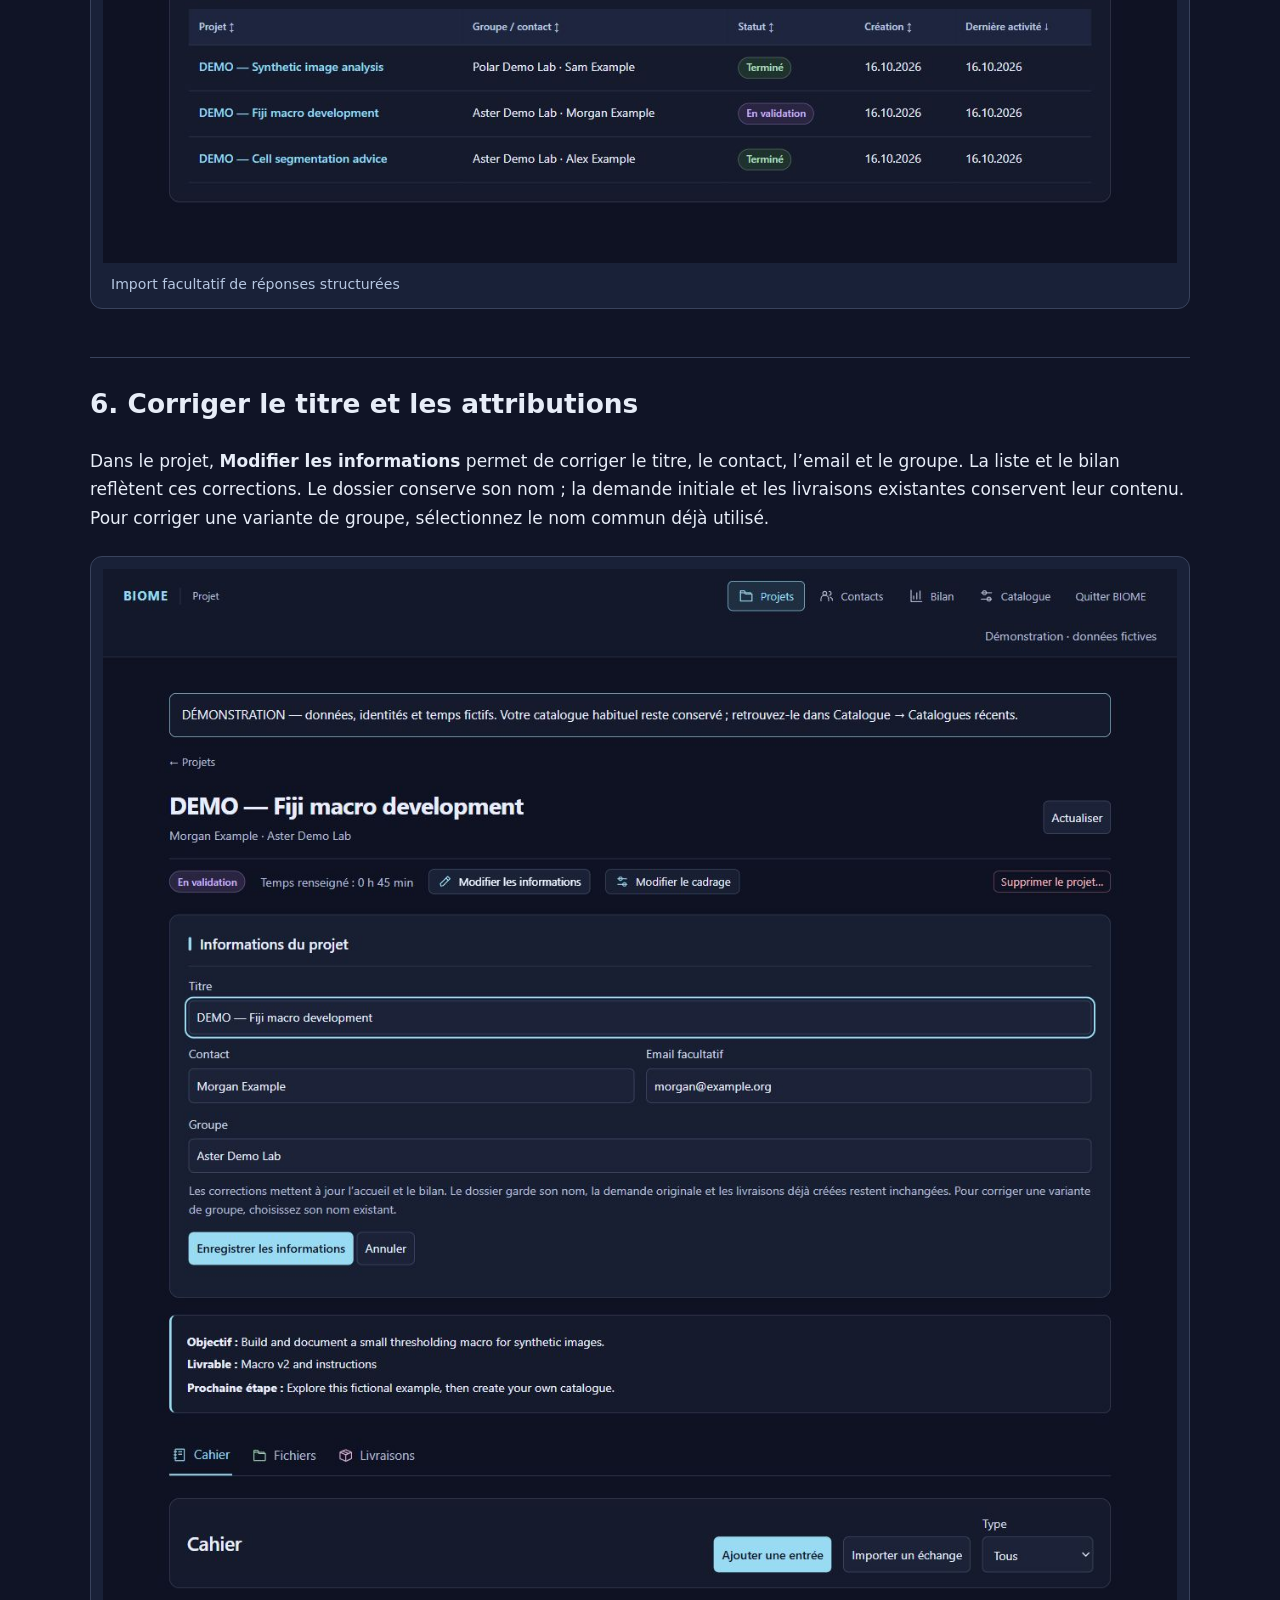
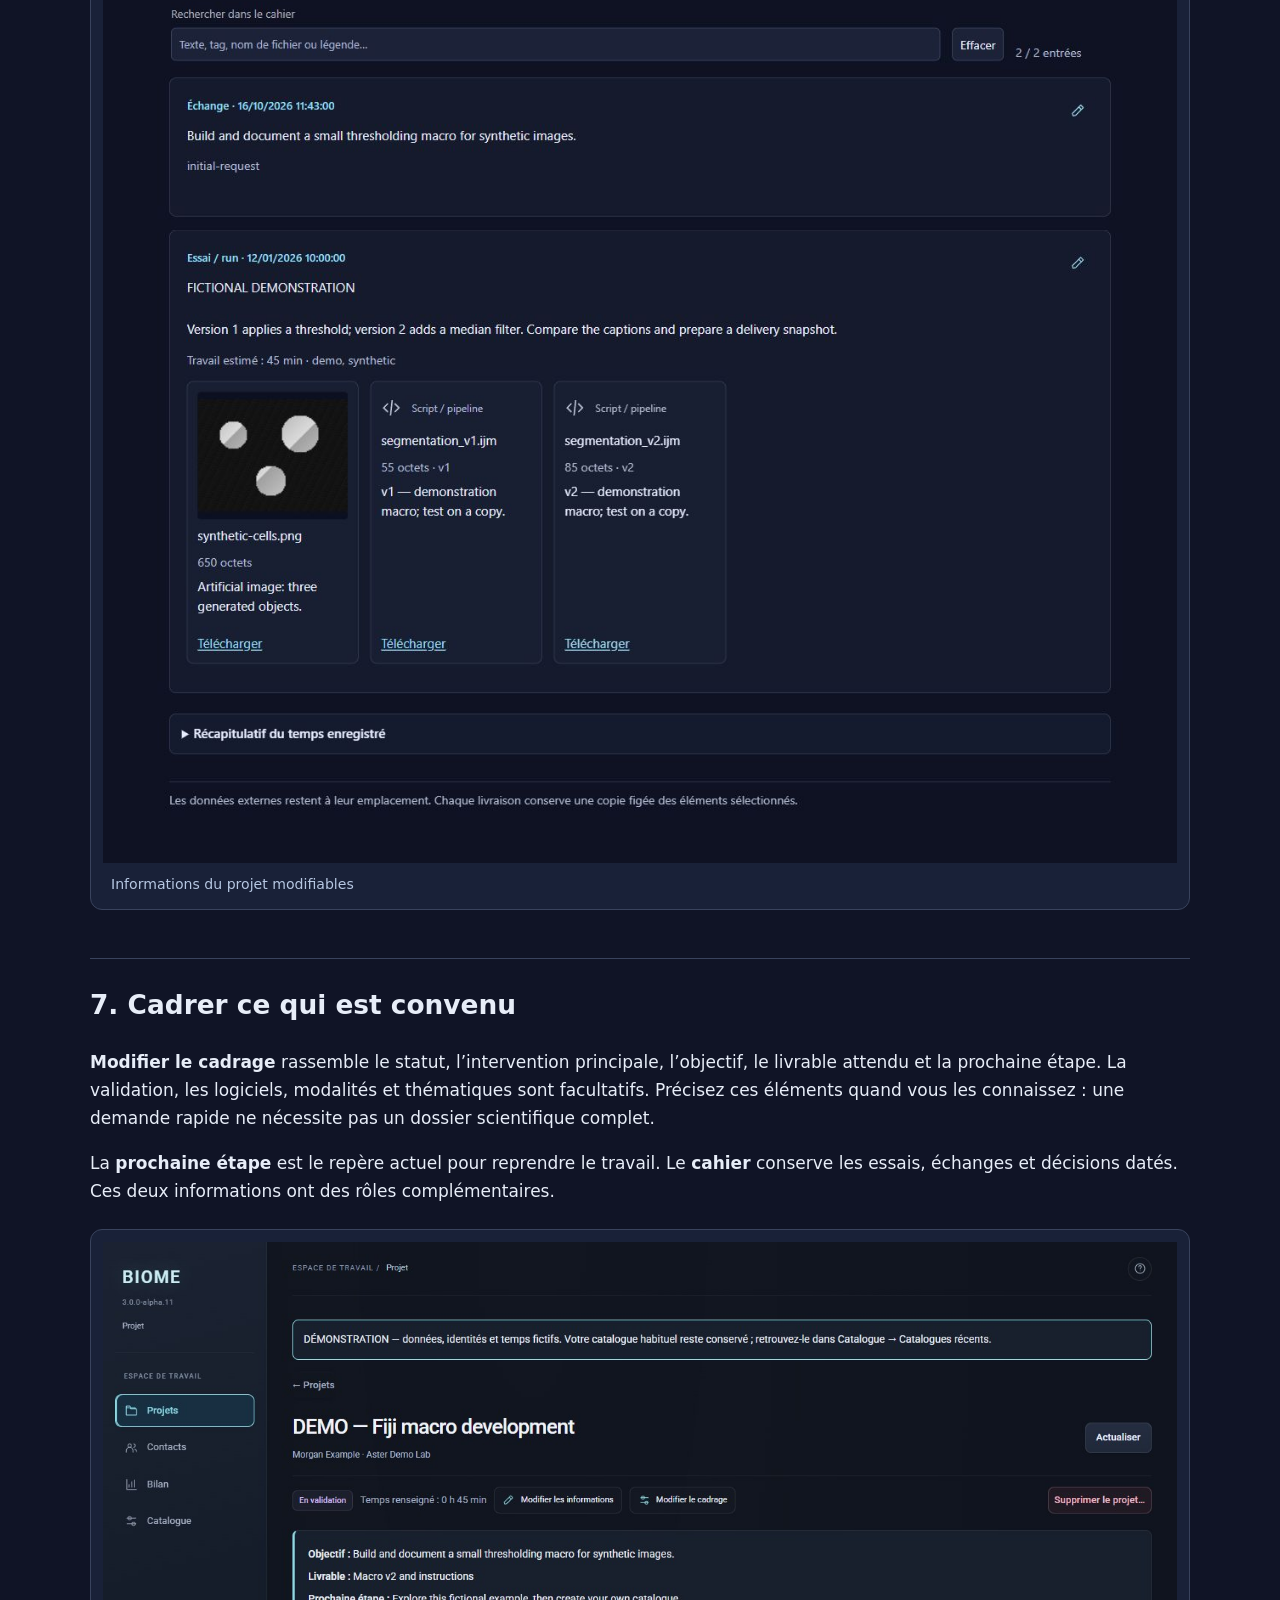
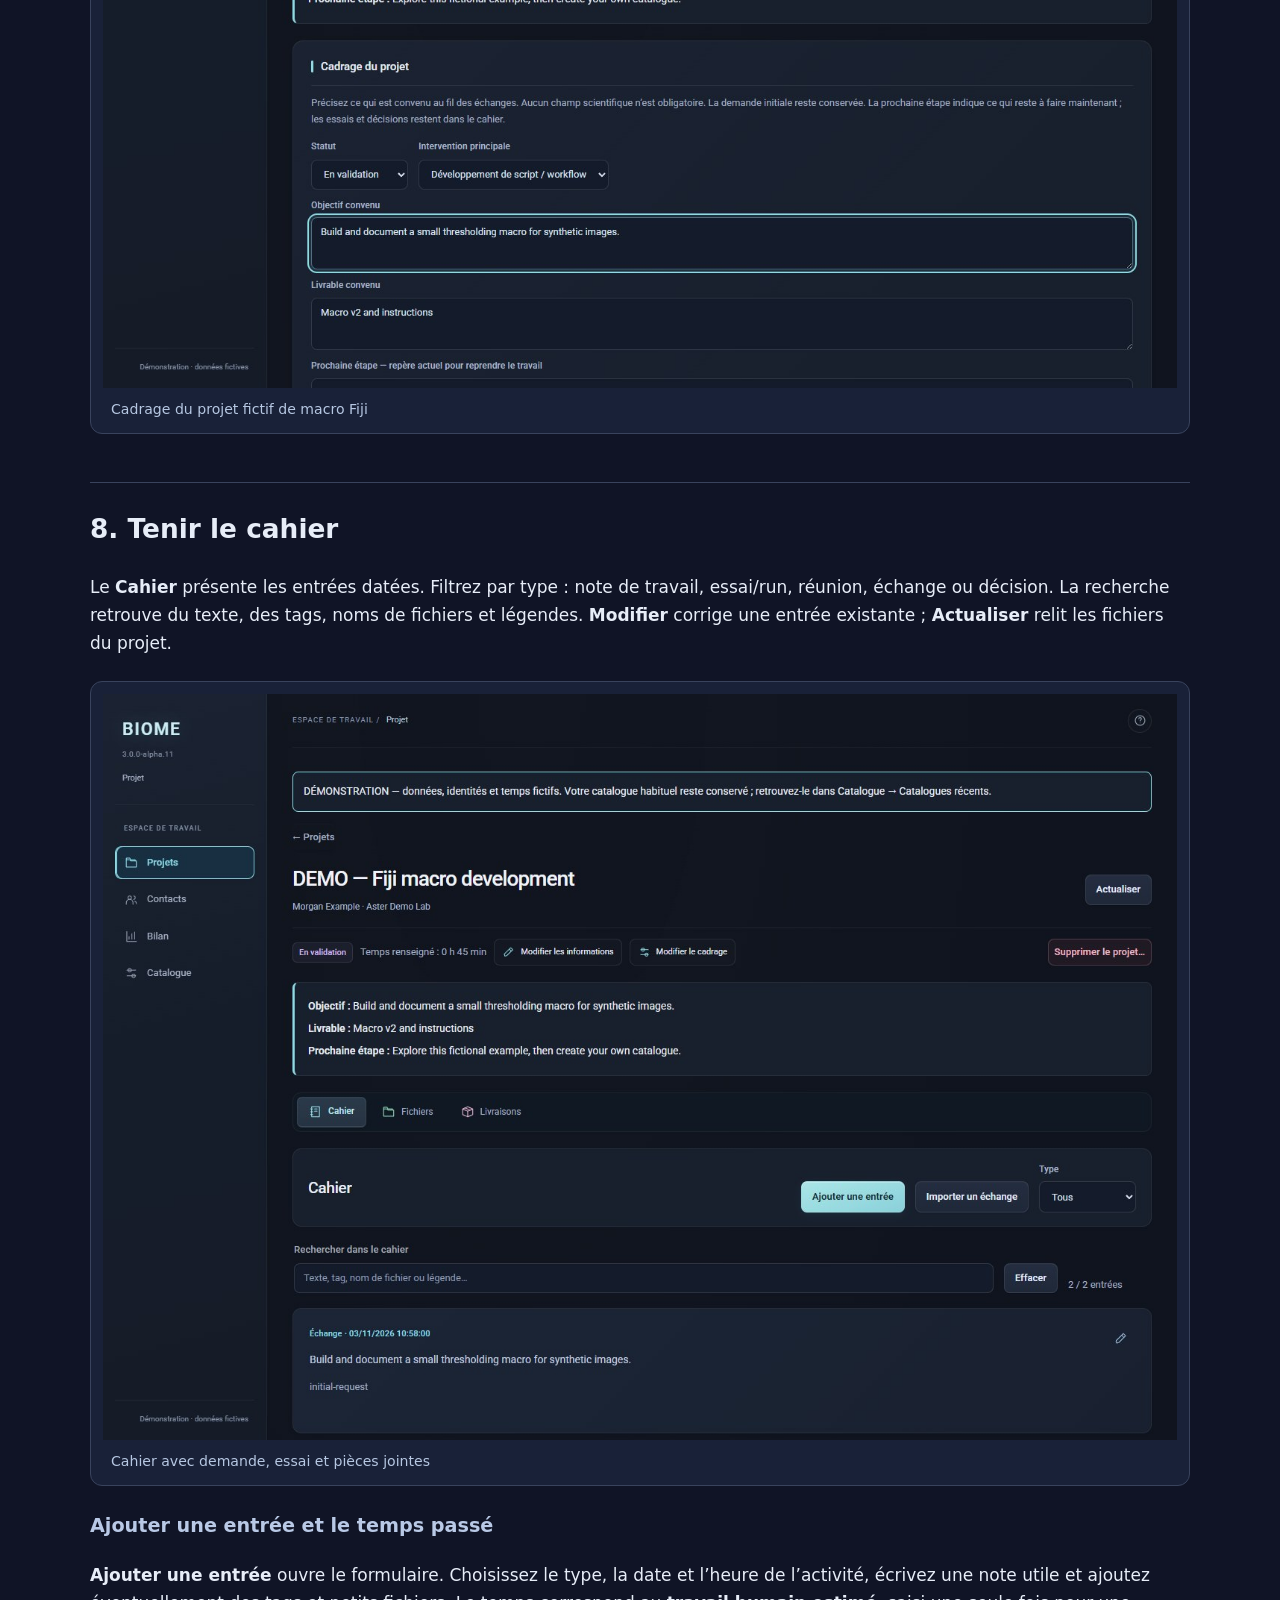
==== commit a3c7648e: "Release 3.0.0-alpha.11 with refined typography and contextual help" ====
--- a/docs/guide-utilisateur.fr.html
+++ b/docs/guide-utilisateur.fr.html
@@ -1,9 +1,16 @@
-<!doctype html><html lang="fr"><head><meta charset="utf-8"><meta name="viewport" content="width=device-width,initial-scale=1"><title>BIOME-next — guide illustré</title><style>body{margin:0;background:#101426;color:#e7edf8;font:17px/1.65 system-ui,Segoe UI,sans-serif}header,main{max-width:1100px;margin:auto;padding:28px}header{border-bottom:1px solid #39435d}h1{font-size:2.25rem}h2{font-size:1.65rem;margin-top:3rem;border-top:1px solid #39435d;padding-top:1.5rem}h3{font-size:1.2rem;color:#b9c9e6}a{color:#93dcef}code{background:#202940;padding:2px 5px;border-radius:4px;font-size:.9em}figure{margin:24px 0;padding:12px;background:#192138;border:1px solid #39435d;border-radius:12px}img{display:block;max-width:100%;height:auto;margin:auto}figcaption{font-size:.88rem;color:#b6c7e2;padding:10px 8px 0}nav{display:grid;grid-template-columns:repeat(auto-fit,minmax(250px,1fr));gap:8px 20px}nav a{font-size:.92rem}.table{overflow-x:auto}table{border-collapse:collapse;width:100%}th,td{text-align:left;padding:12px;border-bottom:1px solid #39435d}th{background:#202940}.note{color:#b6c7e2}@media(max-width:650px){main,header{padding:18px}h1{font-size:1.8rem}}@media print{body{background:white;color:#172033;font-size:10pt}a{color:#172033}header nav{display:none}h2{break-before:page}figure{background:white;border:1px solid #bbb;break-inside:avoid}img{max-height:210mm;max-width:100%;object-fit:contain}code,th{background:#eee}figcaption,.note,h3{color:#334155}}</style></head><body><header><strong>BIOME-next · 3.0.0-alpha.10</strong><p class="note">Cliquez sur une capture pour la voir en taille réelle. Ce guide fonctionne hors connexion.</p><nav aria-label="Contents"><a href="#section-2">Le parcours de travail</a><a href="#section-3">1. Installer et démarrer</a><a href="#section-4">2. Créer ou ouvrir un catalogue</a><a href="#section-5">3. Essayer la démonstration</a><a href="#section-6">4. Retrouver et trier les projets</a><a href="#section-7">5. Commencer un projet</a><a href="#section-9">6. Corriger le titre et les attributions</a><a href="#section-10">7. Cadrer ce qui est convenu</a><a href="#section-11">8. Tenir le cahier</a><a href="#section-15">9. Gérer fichiers, données et scripts</a><a href="#section-19">10. Préparer une livraison</a><a href="#section-20">11. Réutiliser contacts et groupes</a><a href="#section-22">12. Lire et exporter le bilan</a><a href="#section-23">13. Vérifier les dossiers et les accès</a><a href="#section-24">14. Retirer et restaurer un projet</a><a href="#section-25">15. Sauvegarder, restaurer ou déplacer le catalogue</a><a href="#section-26">16. À propos de l’ancien BIOME</a><a href="#section-27">Limites et retours utiles</a><a href="#section-28">Nouveautés alpha 6 : projets et bilan</a><a href="#section-29">Alpha 7 : version ouverte et suppression des fiches</a></nav></header><main><h1 id="section-1">BIOME-next — guide illustré</h1>
-<p>Version 3.0.0-alpha.10 · Windows · 2 novembre 2026</p>
+<!doctype html><html lang="fr"><head><meta charset="utf-8"><meta name="viewport" content="width=device-width,initial-scale=1"><title>BIOME-next — guide illustré</title><style>body{margin:0;background:#101426;color:#e7edf8;font:17px/1.65 system-ui,Segoe UI,sans-serif}header,main{max-width:1100px;margin:auto;padding:28px}header{border-bottom:1px solid #39435d}h1{font-size:2.25rem}h2{font-size:1.65rem;margin-top:3rem;border-top:1px solid #39435d;padding-top:1.5rem}h3{font-size:1.2rem;color:#b9c9e6}a{color:#93dcef}code{background:#202940;padding:2px 5px;border-radius:4px;font-size:.9em}figure{margin:24px 0;padding:12px;background:#192138;border:1px solid #39435d;border-radius:12px}img{display:block;max-width:100%;height:auto;margin:auto}figcaption{font-size:.88rem;color:#b6c7e2;padding:10px 8px 0}nav{display:grid;grid-template-columns:repeat(auto-fit,minmax(250px,1fr));gap:8px 20px}nav a{font-size:.92rem}.table{overflow-x:auto}table{border-collapse:collapse;width:100%}th,td{text-align:left;padding:12px;border-bottom:1px solid #39435d}th{background:#202940}.note{color:#b6c7e2}@media(max-width:650px){main,header{padding:18px}h1{font-size:1.8rem}}@media print{body{background:white;color:#172033;font-size:10pt}a{color:#172033}header nav{display:none}h2{break-before:page}figure{background:white;border:1px solid #bbb;break-inside:avoid}img{max-height:210mm;max-width:100%;object-fit:contain}code,th{background:#eee}figcaption,.note,h3{color:#334155}}</style></head><body><header><strong>BIOME-next · 3.0.0-alpha.11</strong><p class="note">Cliquez sur une capture pour la voir en taille réelle. Ce guide fonctionne hors connexion.</p><nav aria-label="Contents"><a href="#section-2">Interface et aide contextuelle</a><a href="#section-3">Le parcours de travail</a><a href="#section-4">1. Installer et démarrer</a><a href="#section-5">2. Créer ou ouvrir un catalogue</a><a href="#section-6">3. Essayer la démonstration</a><a href="#section-7">4. Retrouver et trier les projets</a><a href="#section-8">5. Commencer un projet</a><a href="#section-10">6. Corriger le titre et les attributions</a><a href="#section-11">7. Cadrer ce qui est convenu</a><a href="#section-12">8. Tenir le cahier</a><a href="#section-16">9. Gérer fichiers, données et scripts</a><a href="#section-20">10. Préparer une livraison</a><a href="#section-21">11. Réutiliser contacts et groupes</a><a href="#section-23">12. Lire et exporter le bilan</a><a href="#section-24">13. Vérifier les dossiers et les accès</a><a href="#section-25">14. Retirer et restaurer un projet</a><a href="#section-26">15. Sauvegarder, restaurer ou déplacer le catalogue</a><a href="#section-27">16. À propos de l’ancien BIOME</a><a href="#section-28">Limites et retours utiles</a><a href="#section-29">Nouveautés alpha 6 : projets et bilan</a><a href="#section-30">Alpha 7 : version ouverte et suppression des fiches</a></nav></header><main><h1 id="section-1">BIOME-next — guide illustré</h1>
+<p>Version 3.0.0-alpha.11 · Windows · 3 novembre 2026</p>
 <p>BIOME-next poursuit le développement de <a href="https://github.com/UniversalBuilder/BIOME">BIOME 2.x</a>, avec une architecture documentaire remaniée. L’ancien dépôt conserve l’historique ; le développement actif se poursuit ici. Cette préversion fonctionne en français. L’anglais par défaut et les fichiers de traduction restent à venir.</p>
 <p>Depuis alpha.3, les messages acceptent 50 Mo et les illustrations 10 Mo ; certaines captures alpha.2 montrent encore les anciennes limites. Le total par entrée est de 100 Mo et l’extraction des illustrations est plafonnée à 50 Mo.</p>
 <p>Toutes les captures ci-dessous proviennent de l’application réelle et utilisent exclusivement des identités, images et temps fictifs. Les dates et valeurs illustrent les fonctions, pas des résultats scientifiques.</p>
-<h2 id="section-2">Le parcours de travail</h2>
+<h2 id="section-2">Interface et aide contextuelle</h2>
+<p>La navigation conserve les espaces Projets, Contacts, Bilan et Catalogue au même endroit. Elle devient compacte dans les petites fenêtres. Les indicateurs du catalogue comptent tous les projets, indépendamment du filtre de recherche.</p>
+<p>Survolez une action, ou placez-y le focus au clavier, pour lire son infobulle. Échap ferme l’infobulle. Le discret <strong>?</strong> du bandeau supérieur ouvre une aide pour l’écran ou le formulaire en cours. Fermez-la avec la croix ou Échap pour retrouver le même projet, son onglet et les champs saisis. Les polices et l’aide fonctionnent hors ligne.</p>
+<figure><a href="images/03-projects.jpg"><img loading="lazy" src="images/03-projects.jpg" alt="Navigation et typographie affinées du catalogue"></a><figcaption>Navigation et typographie affinées du catalogue</figcaption></figure>
+<figure><a href="images/28-contextual-help.jpg"><img loading="lazy" src="images/28-contextual-help.jpg" alt="Aide courte adaptée à l’écran ouvert"></a><figcaption>Aide courte adaptée à l’écran ouvert</figcaption></figure>
+<figure><a href="images/29-action-tooltip.jpg"><img loading="lazy" src="images/29-action-tooltip.jpg" alt="Infobulle précisant l’effet d’une action"></a><figcaption>Infobulle précisant l’effet d’une action</figcaption></figure>
+<p>Les captures des principaux espaces ont été actualisées pour alpha.11. Certaines vues détaillées de parcours conservent leur ancien habillage ; leurs commandes et les actions décrites restent applicables.</p>
+<h2 id="section-3">Le parcours de travail</h2>
 <p><strong>Demande → projet → originaux conservés → cadrage → essais et échanges → livraison → bilan.</strong></p>
 <p>Un conseil rapide peut se limiter à un projet, quelques images, une note avec le temps passé et la réponse envoyée. Un développement ajoute des essais, versions de scripts et livraisons successives. Une analyse complète peut référencer de grands volumes et conserver les résultats à transmettre. Les quatre interventions principales sont conseil, formation, développement et analyse.</p>
 <div class="table"><table><thead><tr><th>Élément</th><th>Contenu</th><th>Emplacement</th></tr></thead><tbody>
@@ -13,60 +20,60 @@
 <tr><td>Réglages</td><td>Dernier catalogue, état local et journaux</td><td><code>%LOCALAPPDATA%/BIOME</code></td></tr>
 </tbody></table></div>
 <p>Sauvegardez séparément le catalogue et les originaux. Déplacer le catalogue ne déplace pas les données référencées.</p>
-<h2 id="section-3">1. Installer et démarrer</h2>
-<p>Depuis la <a href="https://github.com/UniversalBuilder/BIOME-next/releases/tag/v3.0.0-alpha.10">release</a>, téléchargez <code>BIOME-Windows-portable-3.0.0-alpha.10.zip</code>. Extrayez tout le ZIP dans un dossier où vous pouvez écrire, puis ouvrez <code>BIOME/BIOME.exe</code>. Gardez le dossier <code>_internal</code> avec l’exécutable. Aucun Python ni serveur à installer. Chrome ou Edge fournit la fenêtre dédiée, sans les onglets du navigateur habituel.</p>
+<h2 id="section-4">1. Installer et démarrer</h2>
+<p>Depuis la <a href="https://github.com/UniversalBuilder/BIOME-next/releases/tag/v3.0.0-alpha.11">release</a>, téléchargez <code>BIOME-Windows-portable-3.0.0-alpha.11.zip</code>. Extrayez tout le ZIP dans un dossier où vous pouvez écrire, puis ouvrez <code>BIOME/BIOME.exe</code>. Gardez le dossier <code>_internal</code> avec l’exécutable. Aucun Python ni serveur à installer. Chrome ou Edge fournit la fenêtre dédiée, sans les onglets du navigateur habituel.</p>
 <p>Au premier démarrage, BIOME propose trois choix : créer un catalogue vide, ouvrir un catalogue existant, ou installer la démo. Les démarrages suivants rouvrent le dernier catalogue accessible. Fermez la fenêtre dédiée pour quitter BIOME ; le bouton <strong>Quitter BIOME</strong> reste aussi disponible.</p>
 <figure><a href="images/01-first-launch.jpg"><img loading="lazy" src="images/01-first-launch.jpg" alt="Premier lancement : les trois choix et le modèle de stockage"></a><figcaption>Premier lancement : les trois choix et le modèle de stockage</figcaption></figure>
-<h2 id="section-4">2. Créer ou ouvrir un catalogue</h2>
+<h2 id="section-5">2. Créer ou ouvrir un catalogue</h2>
 <p>Dans <strong>Catalogue → Créer un catalogue…</strong>, choisissez un nom et un dossier parent. BIOME crée un nouveau sous-dossier identifiable, sans remplacer un dossier existant. <strong>Ouvrir un catalogue…</strong> sélectionne un catalogue déjà reconnu. Les <strong>Catalogues récents</strong> permettent de retrouver les catalogues utilisés auparavant.</p>
 <figure><a href="images/02-create-catalogue.jpg"><img loading="lazy" src="images/02-create-catalogue.jpg" alt="Créer un nouveau catalogue nommé"></a><figcaption>Créer un nouveau catalogue nommé</figcaption></figure>
-<h2 id="section-5">3. Essayer la démonstration</h2>
+<h2 id="section-6">3. Essayer la démonstration</h2>
 <p>Dans <strong>Catalogue → Essayer BIOME avec une démo</strong>, choisissez où l’installer puis confirmez. Le dossier <code>BIOME-Demo</code> contient deux dossiers séparés : <code>Catalogue</code> et <code>Originals</code>. Il propose trois projets : conseil en segmentation, macro Fiji et analyse d’images synthétiques. Une installation existante n’est pas écrasée : choisissez un autre emplacement pour une nouvelle démo. Votre catalogue habituel reste dans les catalogues récents.</p>
-<h2 id="section-6">4. Retrouver et trier les projets</h2>
+<h2 id="section-7">4. Retrouver et trier les projets</h2>
 <p><strong>Projets</strong> affiche le catalogue actif. Recherchez par titre, contact ou groupe ; filtrez par statut. Cliquez sur un en-tête pour trier par projet, groupe/contact, statut, création ou dernière activité ; recliquez pour inverser le sens. Les dates inconnues restent inconnues. Cliquez sur le titre d’un projet pour l’ouvrir.</p>
 <figure><a href="images/03-projects.jpg"><img loading="lazy" src="images/03-projects.jpg" alt="Catalogue de démonstration avec recherche, filtre et colonnes triables"></a><figcaption>Catalogue de démonstration avec recherche, filtre et colonnes triables</figcaption></figure>
-<h2 id="section-7">5. Commencer un projet</h2>
+<h2 id="section-8">5. Commencer un projet</h2>
 <p>Cliquez sur <strong>Nouveau projet</strong>. Saisissez un titre court, le contact et la demande initiale. L’adresse et le groupe sont facultatifs. Les noms de l’annuaire sont proposés pour éviter les variantes d’orthographe. Dans <strong>Où seront conservées les images originales ?</strong>, vous pouvez désigner leur dossier séparé ; ce choix peut attendre la réception des images. Le projet commence au statut <strong>À cadrer</strong> et conserve la demande comme première entrée du cahier.</p>
 <figure><a href="images/04-new-project.jpg"><img loading="lazy" src="images/04-new-project.jpg" alt="Formulaire de création d’un projet"></a><figcaption>Formulaire de création d’un projet</figcaption></figure>
-<h3 id="section-8">Importer une demande structurée</h3>
+<h3 id="section-9">Importer une demande structurée</h3>
 <p>Ce préremplissage est déterministe : il attend des libellés explicites comme <code>Project title</code>, <code>Contact Email</code> ou <code>Research group</code>. Choisissez un <code>.msg</code>, <code>.eml</code>, <code>.txt</code> ou collez les réponses d’un formulaire. Vérifiez les propositions avant création. Les valeurs déjà saisies sont préservées. Un email libre reste conservé comme texte ; il n’est pas analysé par une IA pour deviner les coordonnées, l’objectif ou le groupe.</p>
 <figure><a href="images/05-request-import.jpg"><img loading="lazy" src="images/05-request-import.jpg" alt="Import facultatif de réponses structurées"></a><figcaption>Import facultatif de réponses structurées</figcaption></figure>
-<h2 id="section-9">6. Corriger le titre et les attributions</h2>
+<h2 id="section-10">6. Corriger le titre et les attributions</h2>
 <p>Dans le projet, <strong>Modifier les informations</strong> permet de corriger le titre, le contact, l’email et le groupe. La liste et le bilan reflètent ces corrections. Le dossier conserve son nom ; la demande initiale et les livraisons existantes conservent leur contenu. Pour corriger une variante de groupe, sélectionnez le nom commun déjà utilisé.</p>
 <figure><a href="images/20-edit-project.jpg"><img loading="lazy" src="images/20-edit-project.jpg" alt="Informations du projet modifiables"></a><figcaption>Informations du projet modifiables</figcaption></figure>
-<h2 id="section-10">7. Cadrer ce qui est convenu</h2>
+<h2 id="section-11">7. Cadrer ce qui est convenu</h2>
 <p><strong>Modifier le cadrage</strong> rassemble le statut, l’intervention principale, l’objectif, le livrable attendu et la prochaine étape. La validation, les logiciels, modalités et thématiques sont facultatifs. Précisez ces éléments quand vous les connaissez : une demande rapide ne nécessite pas un dossier scientifique complet.</p>
 <p>La <strong>prochaine étape</strong> est le repère actuel pour reprendre le travail. Le <strong>cahier</strong> conserve les essais, échanges et décisions datés. Ces deux informations ont des rôles complémentaires.</p>
 <figure><a href="images/07-framing.jpg"><img loading="lazy" src="images/07-framing.jpg" alt="Cadrage du projet fictif de macro Fiji"></a><figcaption>Cadrage du projet fictif de macro Fiji</figcaption></figure>
-<h2 id="section-11">8. Tenir le cahier</h2>
+<h2 id="section-12">8. Tenir le cahier</h2>
 <p>Le <strong>Cahier</strong> présente les entrées datées. Filtrez par type : note de travail, essai/run, réunion, échange ou décision. La recherche retrouve du texte, des tags, noms de fichiers et légendes. <strong>Modifier</strong> corrige une entrée existante ; <strong>Actualiser</strong> relit les fichiers du projet.</p>
 <figure><a href="images/06-notebook.jpg"><img loading="lazy" src="images/06-notebook.jpg" alt="Cahier avec demande, essai et pièces jointes"></a><figcaption>Cahier avec demande, essai et pièces jointes</figcaption></figure>
-<h3 id="section-12">Ajouter une entrée et le temps passé</h3>
+<h3 id="section-13">Ajouter une entrée et le temps passé</h3>
 <p><strong>Ajouter une entrée</strong> ouvre le formulaire. Choisissez le type, la date et l’heure de l’activité, écrivez une note utile et ajoutez éventuellement des tags et petits fichiers. Le temps correspond au <strong>travail humain estimé</strong>, saisi une seule fois pour une séance même si plusieurs notes la décrivent. Laissez vide si inconnu ou déjà compté ; vide ne signifie pas zéro travail. Le récapitulatif affiche les séances enregistrées.</p>
 <p>Les pièces jointes du cahier sont limitées à 100 fichiers, 10 Mo chacun (50 Mo pour un message ou fichier texte) et 100 Mo au total. Référencez ou recevez les gros fichiers via <strong>Fichiers</strong>.</p>
 <figure><a href="images/08-entry-and-time.jpg"><img loading="lazy" src="images/08-entry-and-time.jpg" alt="Nouvelle entrée : date, contenu, temps, tags et fichiers"></a><figcaption>Nouvelle entrée : date, contenu, temps, tags et fichiers</figcaption></figure>
-<h3 id="section-13">Importer un échange</h3>
+<h3 id="section-14">Importer un échange</h3>
 <p><strong>Importer un échange</strong> accepte <code>.msg</code>, <code>.eml</code>, <code>.txt</code> ou du texte copié. L’import prépare une entrée à relire ; il ne l’enregistre pas silencieusement. Le <code>.msg</code> permet de conserver le message original et de récupérer ses illustrations selon son contenu et les limites de taille. Les pièces jointes d’un <code>.eml</code> restent dans le message source. Vérifiez texte, date et fichiers avant d’enregistrer.</p>
 <figure><a href="images/21-import-exchange.jpg"><img loading="lazy" src="images/21-import-exchange.jpg" alt="Préparation d’un échange importé"></a><figcaption>Préparation d’un échange importé</figcaption></figure>
-<h3 id="section-14">Modifier une note dans un autre outil</h3>
+<h3 id="section-15">Modifier une note dans un autre outil</h3>
 <p>Une note enregistrée peut être relue après modification externe avec <strong>Actualiser</strong>. La protection intervient quand une note a changé sur disque <strong>depuis l’ouverture de son formulaire de modification dans BIOME</strong> : l’enregistrement ne doit pas écraser silencieusement cette nouvelle version. Ouvrir un fichier dans VS Code sans l’enregistrer ne change pas le fichier et ne le verrouille pas.</p>
-<h2 id="section-15">9. Gérer fichiers, données et scripts</h2>
+<h2 id="section-16">9. Gérer fichiers, données et scripts</h2>
 <p><strong>Fichiers</strong> distingue les jeux de données conservés ou référencés et les pièces jointes du cahier. <strong>Ajouter des données</strong> enregistre un emplacement et son utilisation sans copier les fichiers. <strong>Voir le chemin</strong> affiche la référence ; l’icône de dossier ouvre son emplacement ; l’icône de modification corrige les informations associées. Les liens nécessitent que le disque ou NAS reste accessible.</p>
 <p>Les pièces jointes peuvent être téléchargées ou retrouvées dans leur entrée avec <strong>Voir dans le cahier</strong>. Une image peut être agrandie.</p>
 <figure><a href="images/09-files.jpg"><img loading="lazy" src="images/09-files.jpg" alt="Fichiers : originaux liés, image et versions de scripts"></a><figcaption>Fichiers : originaux liés, image et versions de scripts</figcaption></figure>
-<h3 id="section-16">Recevoir des originaux depuis un transfert temporaire</h3>
+<h3 id="section-17">Recevoir des originaux depuis un transfert temporaire</h3>
 <p>Choisissez <strong>Recevoir un fichier ou un dossier…</strong>, sélectionnez la source téléchargée et nommez le jeu d’images. Préparez la réception, choisissez un stockage durable séparé du catalogue, puis lancez la copie. BIOME vérifie la copie par empreintes et conserve un reçu avec sa provenance. La source est conservée. Pour un nouveau catalogue, les originaux ne sont pas copiés dans le dossier documentaire.</p>
-<h3 id="section-17">Créer et ouvrir le dossier de données du projet</h3>
+<h3 id="section-18">Créer et ouvrir le dossier de données du projet</h3>
 <p>Dans <strong>Fichiers → Dossier de données du projet</strong>, cliquez sur <strong>Créer le dossier du projet…</strong>. Choisissez ou collez le chemin d’un dossier parent existant, hors du catalogue, puis vérifiez le nom proposé. Il réunit la date de création du projet, le groupe, le contact, le titre et un identifiant court ; vous pouvez le raccourcir. Validez avec <strong>Créer et lier ce dossier</strong>.</p>
 <p>BIOME crée <code>01_raw</code> pour les originaux intacts, <code>02_processed</code> pour les images transformées et étapes intermédiaires, <code>03_results</code> pour les résultats, et un <code>README.txt</code> bilingue permettant d’identifier le projet sans BIOME. Aucun dossier existant n’est écrasé. Pour réutiliser un emplacement, choisissez <strong>Lier un emplacement existant…</strong> : son contenu et son organisation restent inchangés.</p>
 <p>Les boutons <strong>Ouvrir le dossier du projet</strong> et <strong>Ouvrir 01_raw</strong> donnent un accès direct dans l’Explorateur. <strong>Recevoir des images dans 01_raw</strong> reprend automatiquement cette destination pour la copie vérifiée. Chaque réception crée un sous-dossier séparé et conserve la source téléchargée. Vous pouvez aussi déposer manuellement des originaux dans <code>01_raw</code> ; ces fichiers n’ont alors pas de reçu de copie BIOME. Référencez séparément les données transformées ou les résultats pour les proposer dans une livraison.</p>
 <p>Le catalogue conserve le cahier, les pièces jointes et les livraisons. Ces dossiers de données externes ne sont pas inclus dans sa sauvegarde : sauvegardez-les séparément. Renommer le projet ne renomme ni ne déplace son dossier externe.</p>
 <figure><a href="images/26-project-data-folder.jpg"><img loading="lazy" src="images/26-project-data-folder.jpg" alt="Dossier de données du projet et accès directs"></a><figcaption>Dossier de données du projet et accès directs</figcaption></figure>
 <figure><a href="images/11-receive-originals.jpg"><img loading="lazy" src="images/11-receive-originals.jpg" alt="Réception des originaux et choix du stockage durable"></a><figcaption>Réception des originaux et choix du stockage durable</figcaption></figure>
-<h3 id="section-18">Documenter une version de script</h3>
+<h3 id="section-19">Documenter une version de script</h3>
 <p>Lors de l’ajout d’une pièce jointe, le rôle <strong>Version de script / pipeline</strong> permet un libellé. Dans <strong>Fichiers</strong>, utilisez le crayon pour corriger ensuite le libellé et la légende, par exemple <code>v3 — ajout du filtre médian</code>. Cela décrit le fichier joint ; cela ne renomme pas son fichier source et ne remplace pas un système Git pour le code. Joignez un nouveau fichier pour conserver une nouvelle version du script. Les livraisons déjà créées restent figées.</p>
 <figure><a href="images/10-file-caption.jpg"><img loading="lazy" src="images/10-file-caption.jpg" alt="Modification du libellé et de la légende"></a><figcaption>Modification du libellé et de la légende</figcaption></figure>
-<h2 id="section-19">10. Préparer une livraison</h2>
+<h2 id="section-20">10. Préparer une livraison</h2>
 <p>Dans <strong>Livraisons → Préparer une livraison</strong>, rédigez un message et sélectionnez les fichiers à transmettre. Pour les données liées, choisissez explicitement de ne pas transmettre, de mentionner le chemin ou d’inclure les fichiers. Un chemin interne n’est pas forcément accessible au destinataire ; inclure de grands volumes demande du temps et de la place.</p>
 <p>Le ZIP conserve les éléments choisis et le contexte du projet au moment de sa création. Une modification ultérieure du cahier ou du cadrage ne modifie pas une livraison existante. BIOME prépare le ZIP ; vous l’envoyez ensuite par le canal approprié.</p>
 <p>Les contenus sont regroupés par entrée du cahier, avec leur date, nom d’origine, légende et version. Cliquez sur une ligne pour l’aperçu ; cochez sa case pour l’inclure. La recherche et les filtres conservent votre sélection. Les images peuvent être agrandies ; les scripts et messages disposent d’un aperçu texte. Les messages sources et archives techniques sont séparés et ne sont transmis que si vous les cochez explicitement.</p>
@@ -75,47 +82,47 @@
 <figure><a href="images/25-delivery-review.jpg"><img loading="lazy" src="images/25-delivery-review.jpg" alt="Récapitulatif avant création du ZIP"></a><figcaption>Récapitulatif avant création du ZIP</figcaption></figure>
 <p>Les livraisons numérotées restent disponibles avec leur date, commentaire et lien de téléchargement. Une correction transmise donne lieu à une nouvelle livraison.</p>
 <figure><a href="images/12-deliveries.jpg"><img loading="lazy" src="images/12-deliveries.jpg" alt="Historique des livraisons téléchargeables"></a><figcaption>Historique des livraisons téléchargeables</figcaption></figure>
-<h2 id="section-20">11. Réutiliser contacts et groupes</h2>
+<h2 id="section-21">11. Réutiliser contacts et groupes</h2>
 <p><strong>Contacts</strong> présente l’annuaire commun au catalogue. Ajoutez un contact avec son email facultatif, ou un groupe. Les actions <strong>Modifier</strong> corrigent les entrées et leurs attributions associées. Réutilisez un même nom pour un même groupe. Des noms distincts ne sont pas fusionnés automatiquement.</p>
 <figure><a href="images/14-contacts.jpg"><img loading="lazy" src="images/14-contacts.jpg" alt="Annuaire de démonstration"></a><figcaption>Annuaire de démonstration</figcaption></figure>
-<h3 id="section-21">Entretenir les listes du cadrage</h3>
+<h3 id="section-22">Entretenir les listes du cadrage</h3>
 <p>Dépliez <strong>Listes du cadrage : logiciels, modalités et thématiques</strong>. Choisissez une liste, ajoutez ou renommez une valeur, ou masquez-la des choix futurs. Le masquage préserve les projets qui l’utilisent ; le renommage corrige les cadrages associés en conservant leur historique.</p>
 <figure><a href="images/15-vocabularies.jpg"><img loading="lazy" src="images/15-vocabularies.jpg" alt="Listes partagées de logiciels et catégories scientifiques"></a><figcaption>Listes partagées de logiciels et catégories scientifiques</figcaption></figure>
-<h2 id="section-22">12. Lire et exporter le bilan</h2>
+<h2 id="section-23">12. Lire et exporter le bilan</h2>
 <p><strong>Bilan</strong> permet une année ou une période personnalisée inclusive, avec temps total renseigné, projets actifs, groupes et contacts impliqués. Les graphiques montrent l’évolution du temps et les répartitions par groupe et intervention. Dépliez les autres catégories et les tableaux si nécessaire. Cliquez sur un projet pour revenir à son dossier.</p>
 <p>L’attribution temporelle utilise la date des séances. Les statuts et catégories affichés sont les valeurs actuelles. Une absence de saisie ne prouve pas une absence de travail. Un projet peut relever de plusieurs logiciels ou thématiques : ces nombres ne s’additionnent pas comme une répartition exclusive des heures. Les anciens totaux non datés restent séparés.</p>
 <p><strong>Exporter le bilan (ZIP)</strong> produit le rapport PDF et les fichiers tabulaires détaillés de la période. Le PDF a sa propre mise en page ; il ne repose pas sur l’impression de la page du navigateur.</p>
 <figure><a href="images/16-activity-report.jpg"><img loading="lazy" src="images/16-activity-report.jpg" alt="Bilan fictif : 2 h 30, trois projets et graphiques"></a><figcaption>Bilan fictif : 2 h 30, trois projets et graphiques</figcaption></figure>
-<h2 id="section-23">13. Vérifier les dossiers et les accès</h2>
+<h2 id="section-24">13. Vérifier les dossiers et les accès</h2>
 <p>Dans <strong>Catalogue → État des dossiers</strong>, lancez <strong>Vérifier les dossiers et les accès</strong>. Le contrôle lit les informations du projet, dates et durées des séances, liens du cahier et pièces jointes, livraisons enregistrées et accès aux emplacements externes. Tous les emplacements enregistrés sont pris en compte, avec progression.</p>
 <p>Un fichier accessible est présent et lisible ; un dossier accessible peut être consulté. Une référence manquante, un refus d’accès ou un délai dépassé demande de vérifier le chemin, le disque, le réseau ou le VPN. Ce contrôle n’atteste ni la qualité scientifique des images, ni une intégrité complète de tous les fichiers d’un dossier externe. Il n’effectue aucune réparation et ne remplace pas une sauvegarde.</p>
 <figure><a href="images/18-checks.jpg"><img loading="lazy" src="images/18-checks.jpg" alt="Résultat réel du contrôle de la démo"></a><figcaption>Résultat réel du contrôle de la démo</figcaption></figure>
-<h2 id="section-24">14. Retirer et restaurer un projet</h2>
+<h2 id="section-25">14. Retirer et restaurer un projet</h2>
 <p>Dans un projet, <strong>Supprimer le projet…</strong> demande confirmation puis déplace son dossier documentaire dans la <strong>corbeille BIOME</strong>. Les données externes restent à leur emplacement. Ce retrait est récupérable.</p>
 <figure><a href="images/22-remove-project.jpg"><img loading="lazy" src="images/22-remove-project.jpg" alt="Confirmation du retrait d’un projet fictif"></a><figcaption>Confirmation du retrait d’un projet fictif</figcaption></figure>
 <p>Dans <strong>Catalogue → Corbeille des projets</strong>, cliquez sur <strong>Restaurer</strong>. BIOME rétablit le dossier sans écraser un projet déjà présent. Il n’y a pas de purge définitive proposée dans cette préversion.</p>
 <figure><a href="images/23-restore-project.jpg"><img loading="lazy" src="images/23-restore-project.jpg" alt="Projet fictif disponible pour restauration"></a><figcaption>Projet fictif disponible pour restauration</figcaption></figure>
-<h2 id="section-25">15. Sauvegarder, restaurer ou déplacer le catalogue</h2>
+<h2 id="section-26">15. Sauvegarder, restaurer ou déplacer le catalogue</h2>
 <p><strong>Créer une sauvegarde</strong> : choisissez une destination hors du catalogue et lancez la sauvegarde vérifiée. Elle inclut les documents, pièces jointes, livraisons et annuaire. Évitez les modifications externes pendant la copie. Les originaux référencés ont besoin de leur propre sauvegarde.</p>
 <p><strong>Restaurer une sauvegarde</strong> : choisissez le ZIP et un dossier parent. BIOME vérifie l’archive et crée un nouveau dossier ; le catalogue actuel reste conservé.</p>
 <p><strong>Déplacer ce catalogue</strong> : choisissez le nouveau dossier parent. BIOME copie le catalogue, vérifie ses fichiers puis utilise la nouvelle copie. L’ancien reste conservé comme copie de secours. Après bascule, les deux copies sont indépendantes : utilisez le catalogue choisi et vérifiez son chemin avant de travailler. Les originaux externes ne sont pas déplacés.</p>
 <figure><a href="images/19-backup-and-move.jpg"><img loading="lazy" src="images/19-backup-and-move.jpg" alt="Déplacement, sauvegarde et restauration explicitement séparés"></a><figcaption>Déplacement, sauvegarde et restauration explicitement séparés</figcaption></figure>
-<h2 id="section-26">16. À propos de l’ancien BIOME</h2>
+<h2 id="section-27">16. À propos de l’ancien BIOME</h2>
 <p>BIOME-next est le successeur en développement de BIOME 2.x. Son modèle documentaire diffère de l’ancienne architecture React/SQLite/Tauri. Un catalogue BIOME-next n’est pas une base SQLite de BIOME 2.x. Cette release ne propose pas d’import automatique universel de l’ancien format. Conservez vos anciennes données et sauvegardes ; une récupération historique doit être préparée séparément et contrôlée.</p>
-<h2 id="section-27">Limites et retours utiles</h2>
+<h2 id="section-28">Limites et retours utiles</h2>
 <p>La version est une alpha Windows x64, avec une interface française et une fenêtre utilisant Chrome ou Edge. Elle n’est pas signée numériquement. Les fichiers restent locaux ; aucun service d’IA n’interprète vos demandes. Les données de la démo ne valident aucune méthode d’analyse.</p>
 <p>Pour signaler un problème, indiquez la version, l’étape et le résultat attendu, avec un exemple fictif. Ne joignez ni catalogue réel, email privé, images de recherche ni identifiants. Le <a href="https://github.com/UniversalBuilder/BIOME-next">dépôt actif</a> contient le code, les tests et les prochaines évolutions.</p>
-<h2 id="section-28">Nouveautés alpha 6 : projets et bilan</h2>
+<h2 id="section-29">Nouveautés alpha 6 : projets et bilan</h2>
 <p>La liste des projets sépare <strong>Groupe / laboratoire</strong> et <strong>Contact</strong>, avec un tri indépendant sur chaque colonne. Un groupe peut être désigné par son responsable (PI), le laboratoire, le département ou la plateforme. Les crochets ne sont plus nécessaires pour distinguer ces libellés du contact ; les noms existants sont conservés.</p>
 <p>Chaque répartition du bilan indique son nombre de projets pris en compte et exclus. Pour les heures par groupe ou intervention, un projet doit avoir cette catégorie et du temps renseigné. Pour les logiciels, modalités et thématiques, seule la catégorie est nécessaire. Un zéro explicitement saisi reste comptabilisé. Les projets sans temps renseigné restent accessibles dans le volet dépliable du détail. Les exclusions sont calculées parmi les projets avec une activité documentée dans la période choisie.</p>
 <p>Le total du temps reste la somme de tous les temps saisis, même sans catégorie : il peut donc dépasser la somme d’une répartition. Les CSV et le PDF suivent les mêmes règles ; <strong>coverage.csv</strong> fournit les effectifs et motifs d’exclusion. Le détail exporté conserve tous les projets de la période.</p>
-<h2 id="section-29">Alpha 7 : version ouverte et suppression des fiches</h2>
+<h2 id="section-30">Alpha 7 : version ouverte et suppression des fiches</h2>
 <p>La version effectivement ouverte est affichée en haut de la fenêtre. Si une autre version fonctionne encore, le nouveau lanceur vous demande de cliquer sur <strong>Quitter BIOME</strong> dans cette ancienne fenêtre, puis de relancer la nouvelle version. Cet avertissement concerne les anciennes versions ; depuis alpha.9, fermer la dernière fenêtre dédiée arrête BIOME.</p>
 <p>Dans <strong>Contacts</strong>, cliquez sur <strong>Supprimer…</strong>. Une fiche inutilisée peut être retirée après confirmation. Si elle est associée à des projets, la liste des projets concernés est affichée et une fiche de remplacement du même type est obligatoire. Créez-la d’abord si nécessaire. Le bouton <strong>Réattribuer et supprimer</strong> met à jour les noms et l’email du contact dans les projets, puis retire l’ancienne fiche. Les bilans utilisent les nouvelles attributions. Les notes, livraisons et historiques sont conservés. Les projets dans la corbeille restent inchangés ; leur restauration peut réintroduire une ancienne fiche.</p>
-<h3 id="section-30">Fermer BIOME</h3>
+<h3 id="section-31">Fermer BIOME</h3>
 <p>Fermez la fenêtre dédiée avec sa croix habituelle. Fermer la dernière fenêtre BIOME arrête le programme et libère son verrou. Si plusieurs fenêtres BIOME sont ouvertes, le programme reste actif jusqu’à la fermeture de la dernière. Une copie ou un enregistrement déjà en cours côté serveur se termine avant l’arrêt. <strong>Quitter BIOME</strong> reste une alternative et ferme aussi les fenêtres de l’application.</p>
 <p>Actualiser la page ou réduire la fenêtre ne déclenche pas l’arrêt. Ce fonctionnement concerne le lancement normal de l’application ; les lancements explicites sans fenêtre restent actifs jusqu’à leur arrêt. Pour cette première mise à jour depuis une ancienne version, quittez encore l’ancienne instance avant de lancer la nouvelle.</p>
-<h3 id="section-31">Corriger les dates et compléter une fiche historique</h3>
+<h3 id="section-32">Corriger les dates et compléter une fiche historique</h3>
 <p>Dans <strong>Modifier les informations</strong>, renseignez <strong>Date du projet</strong> et, si utile, <strong>Dernière activité connue (facultatif)</strong>. Ces champs fonctionnent pour les projets historiques et actuels. Une fiche au format 1.1 peut conserver un contact ou groupe inconnu pendant la correction des dates. Laissez une date vide pour indiquer qu’elle n’est pas connue.</p>
 <p>Si le dossier d’origine ou le titre commence par une date valide, BIOME propose <strong>Utiliser le…</strong>. La proposition doit être confirmée ; la date d’import ne remplace jamais automatiquement une date historique absente. La liste affiche la date confirmée et sa colonne reste triable.</p>
 <p>La dernière activité connue complète un historique incomplet. Une séance, une réception ou une mise à jour du cadrage plus récente reste prioritaire. La correction des informations ne rend plus le projet artificiellement récent. Ces champs ne créent ni séance ni temps de travail : le bilan reste fondé sur les entrées et temps datés. Corrigez une date de séance erronée dans l’entrée correspondante du cahier.</p>
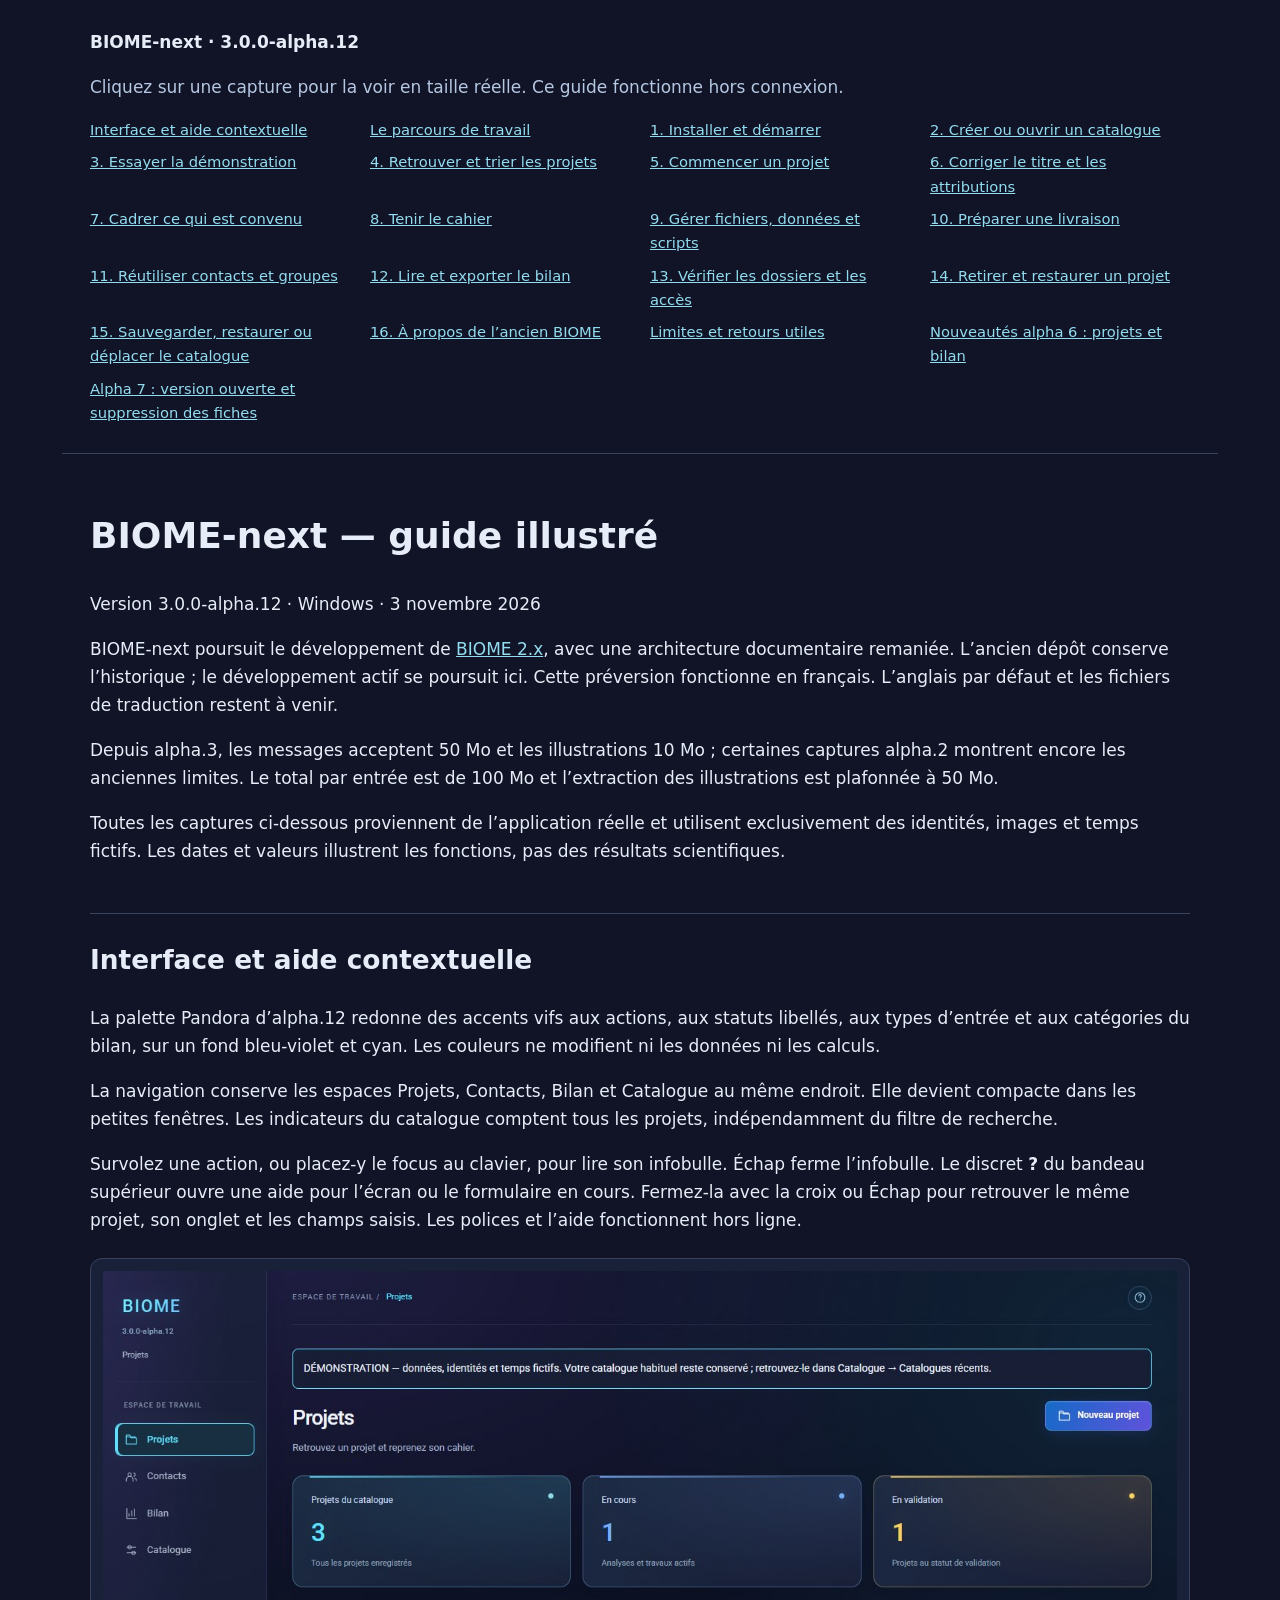
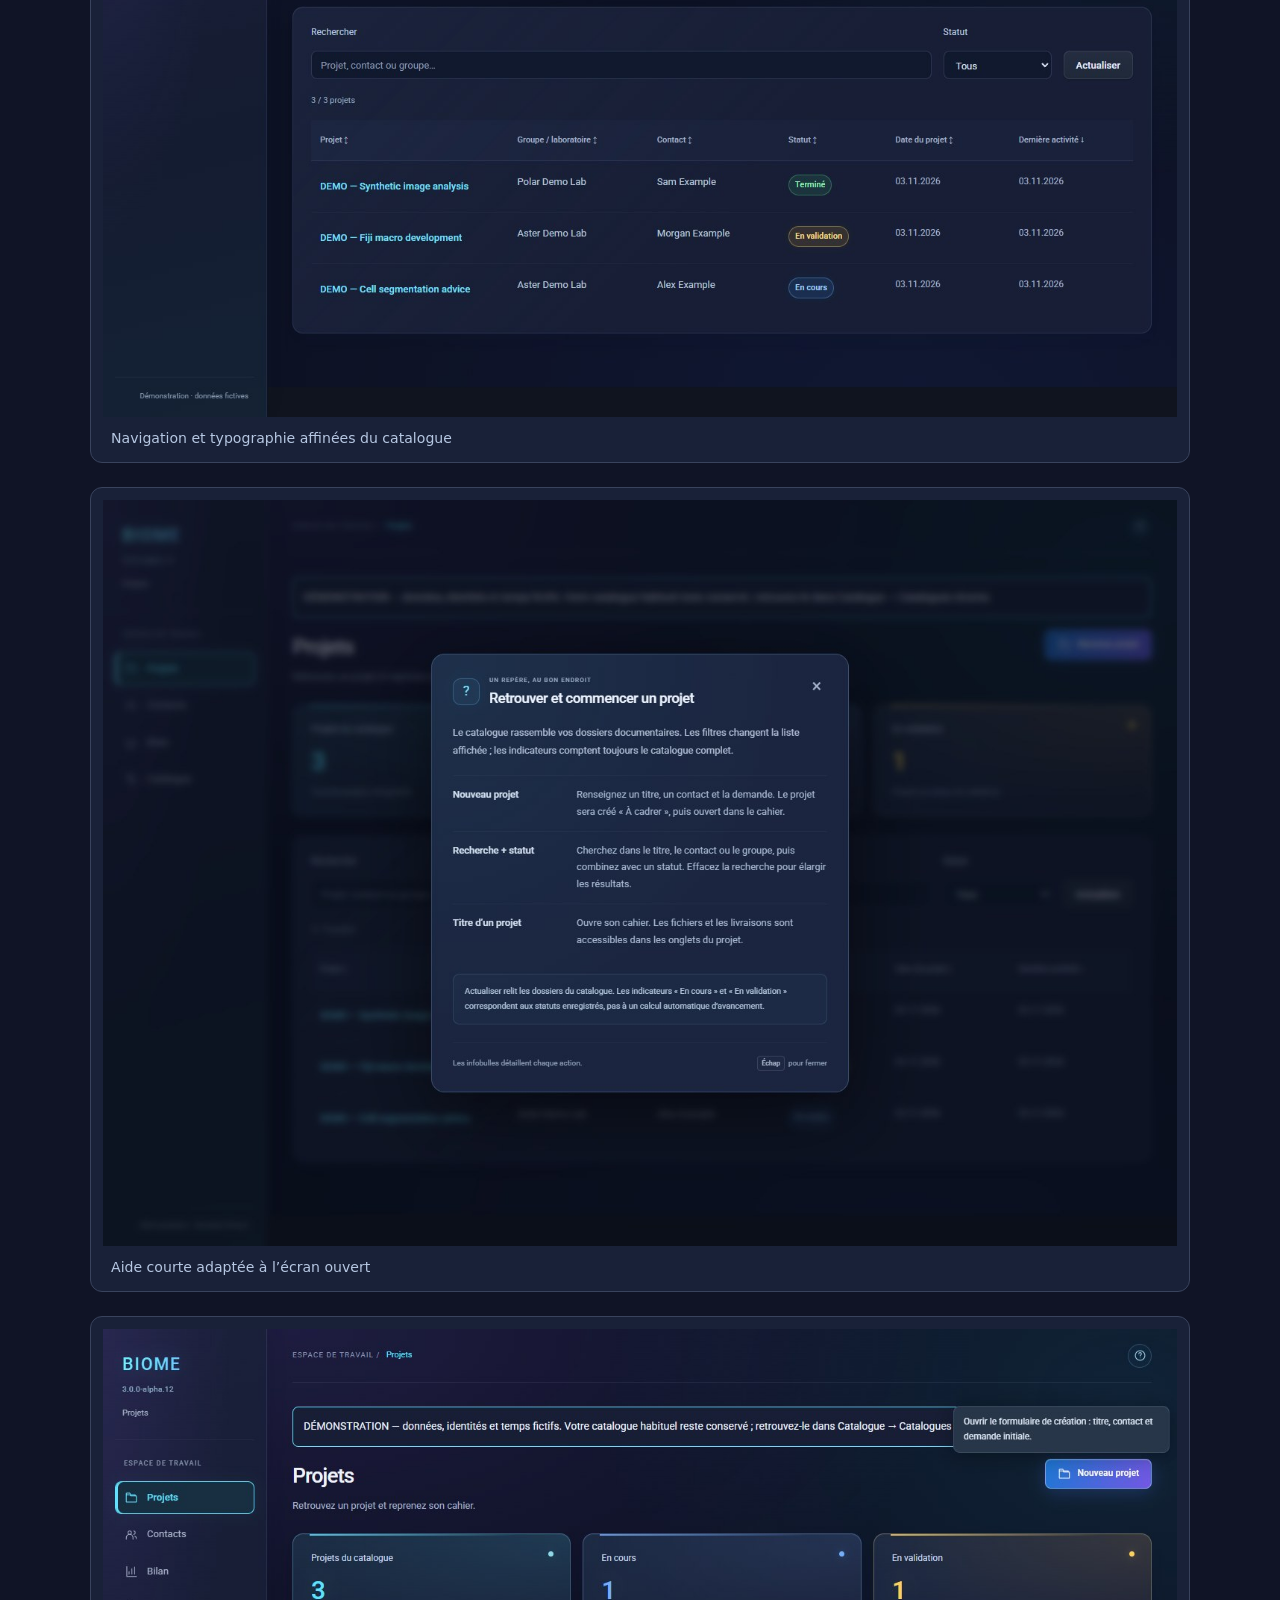
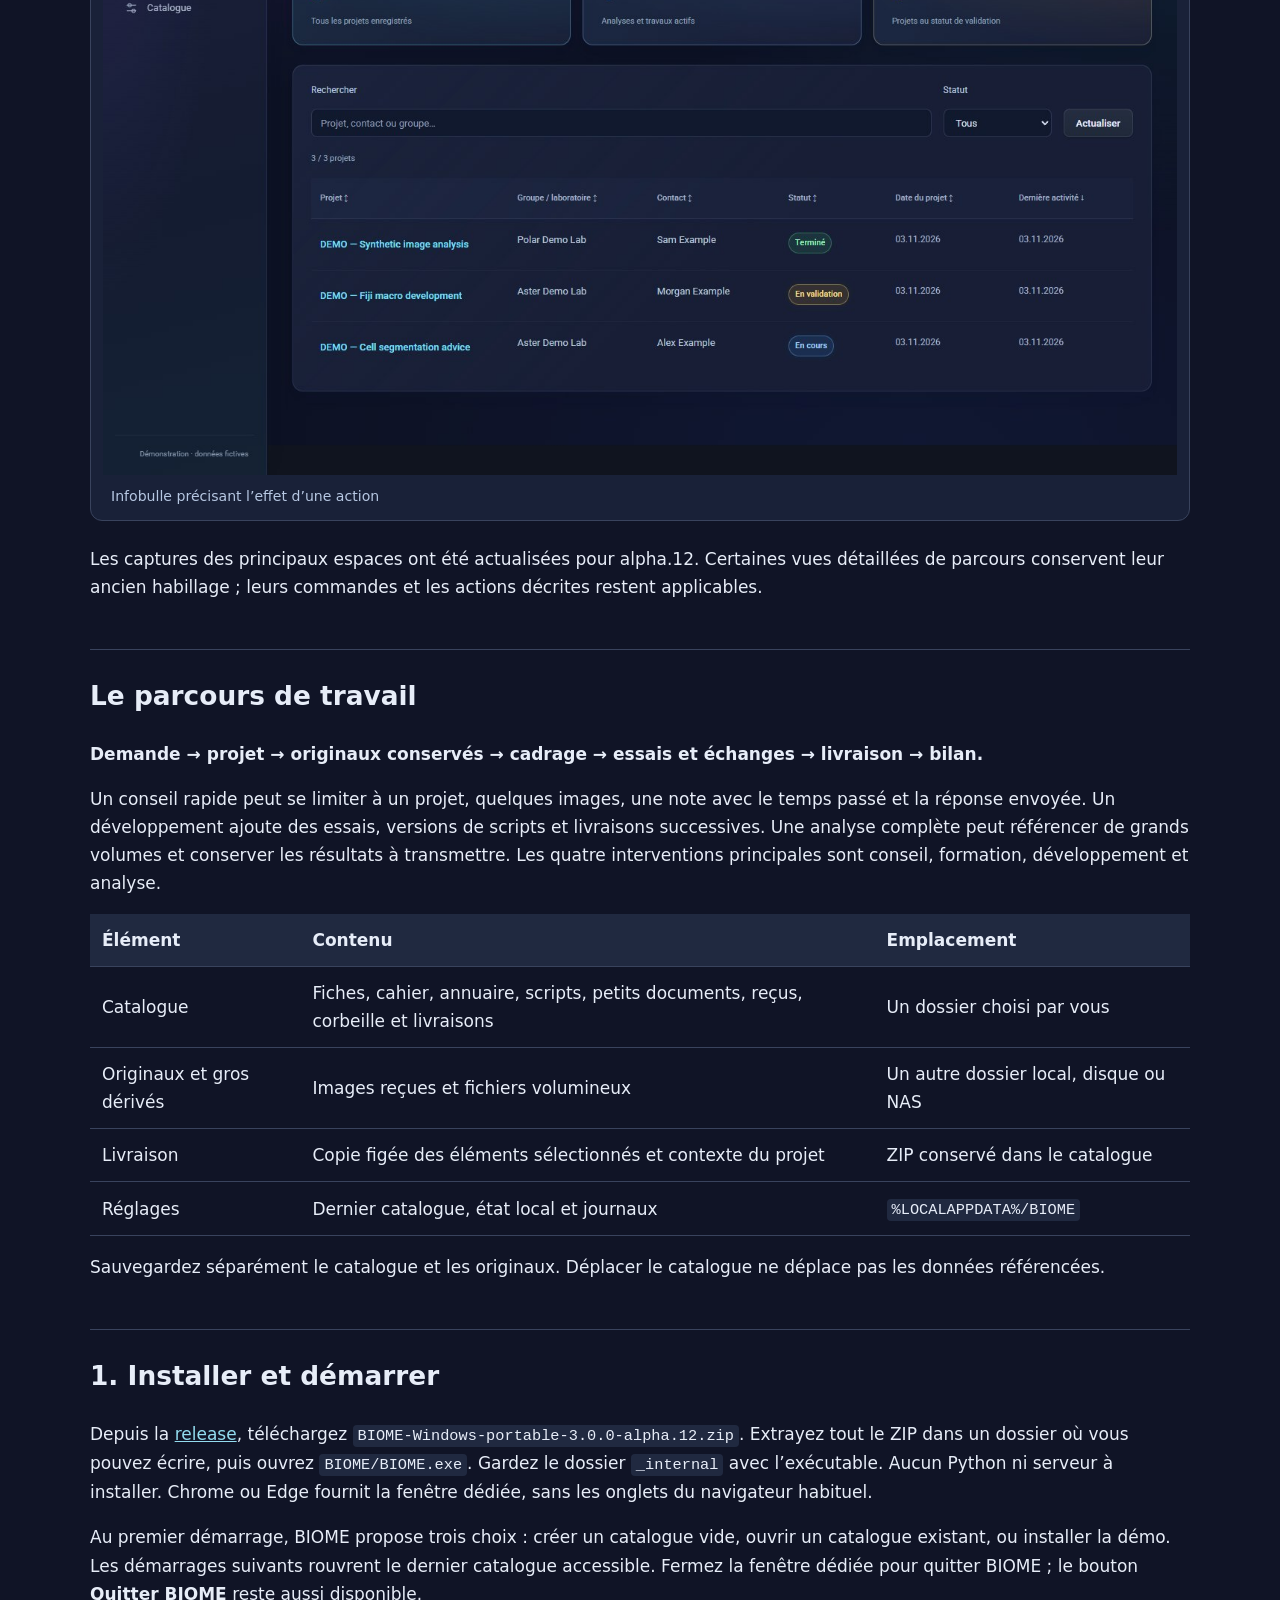
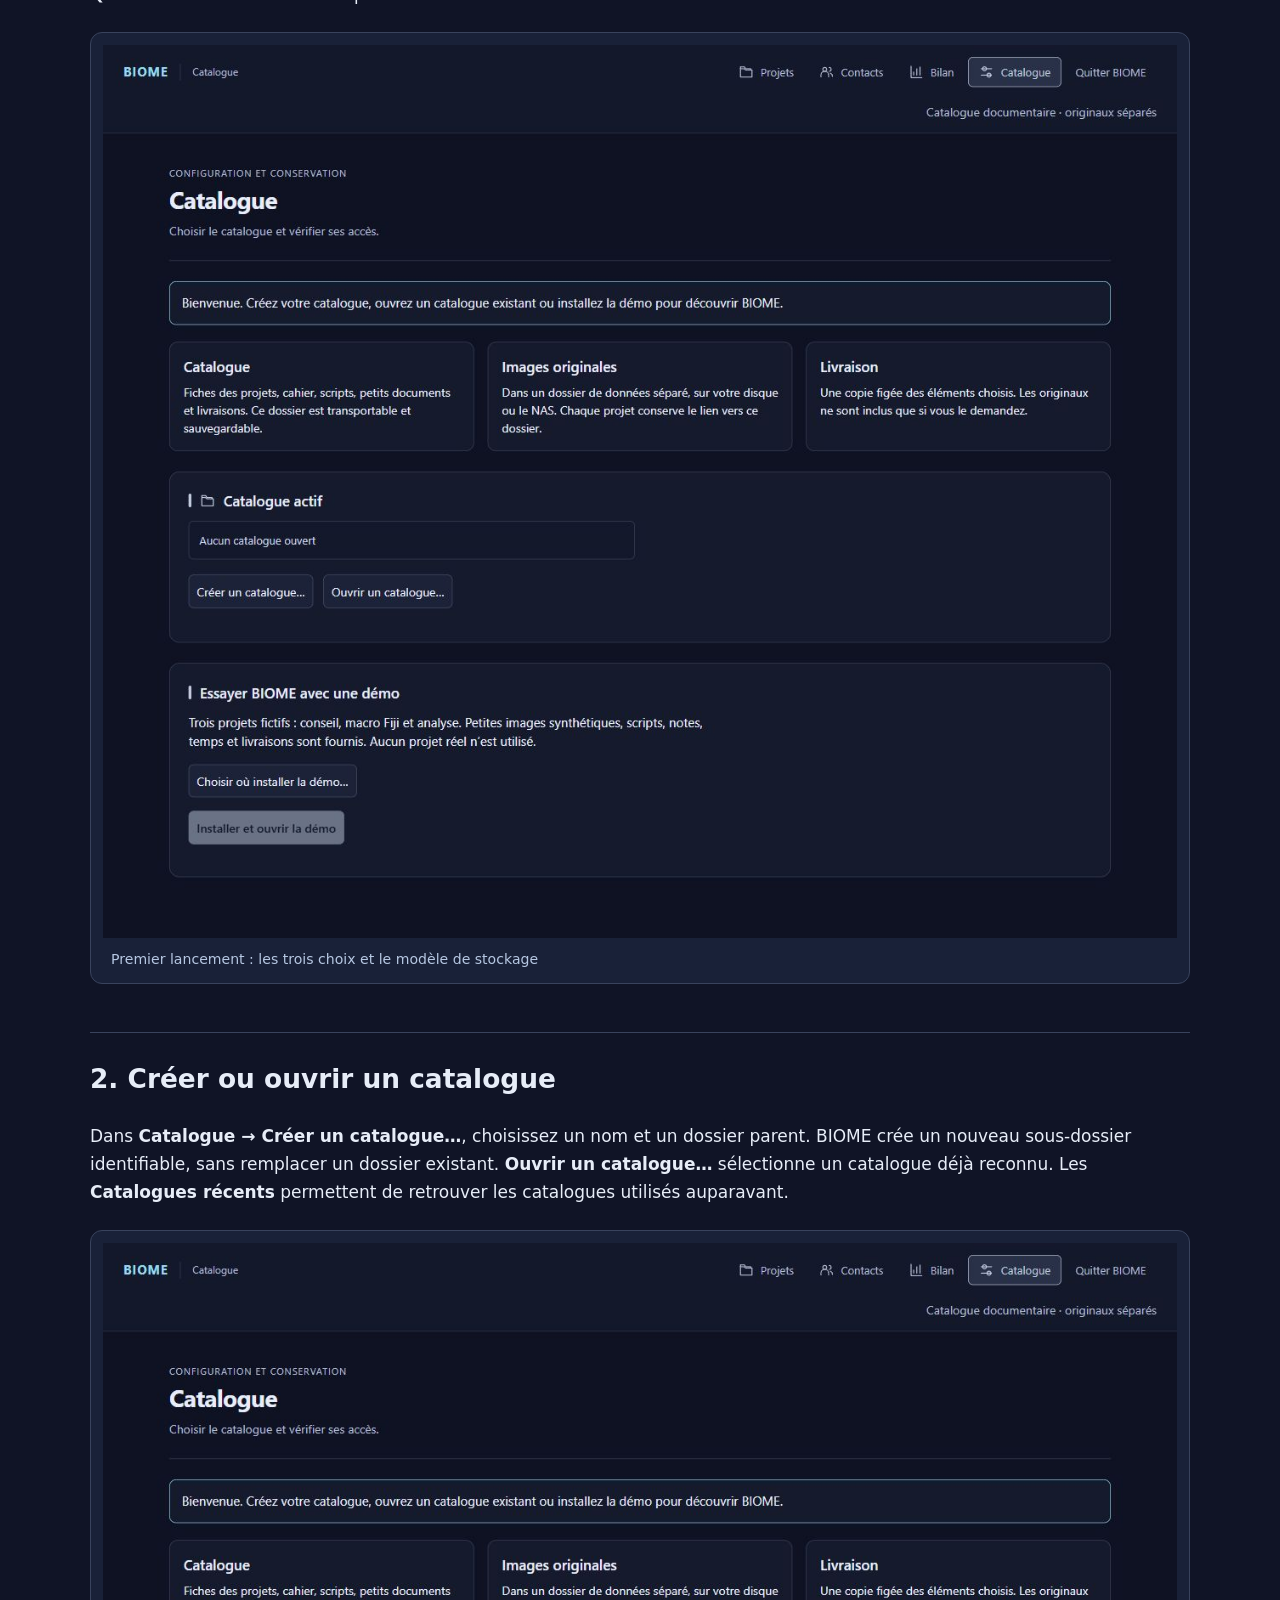
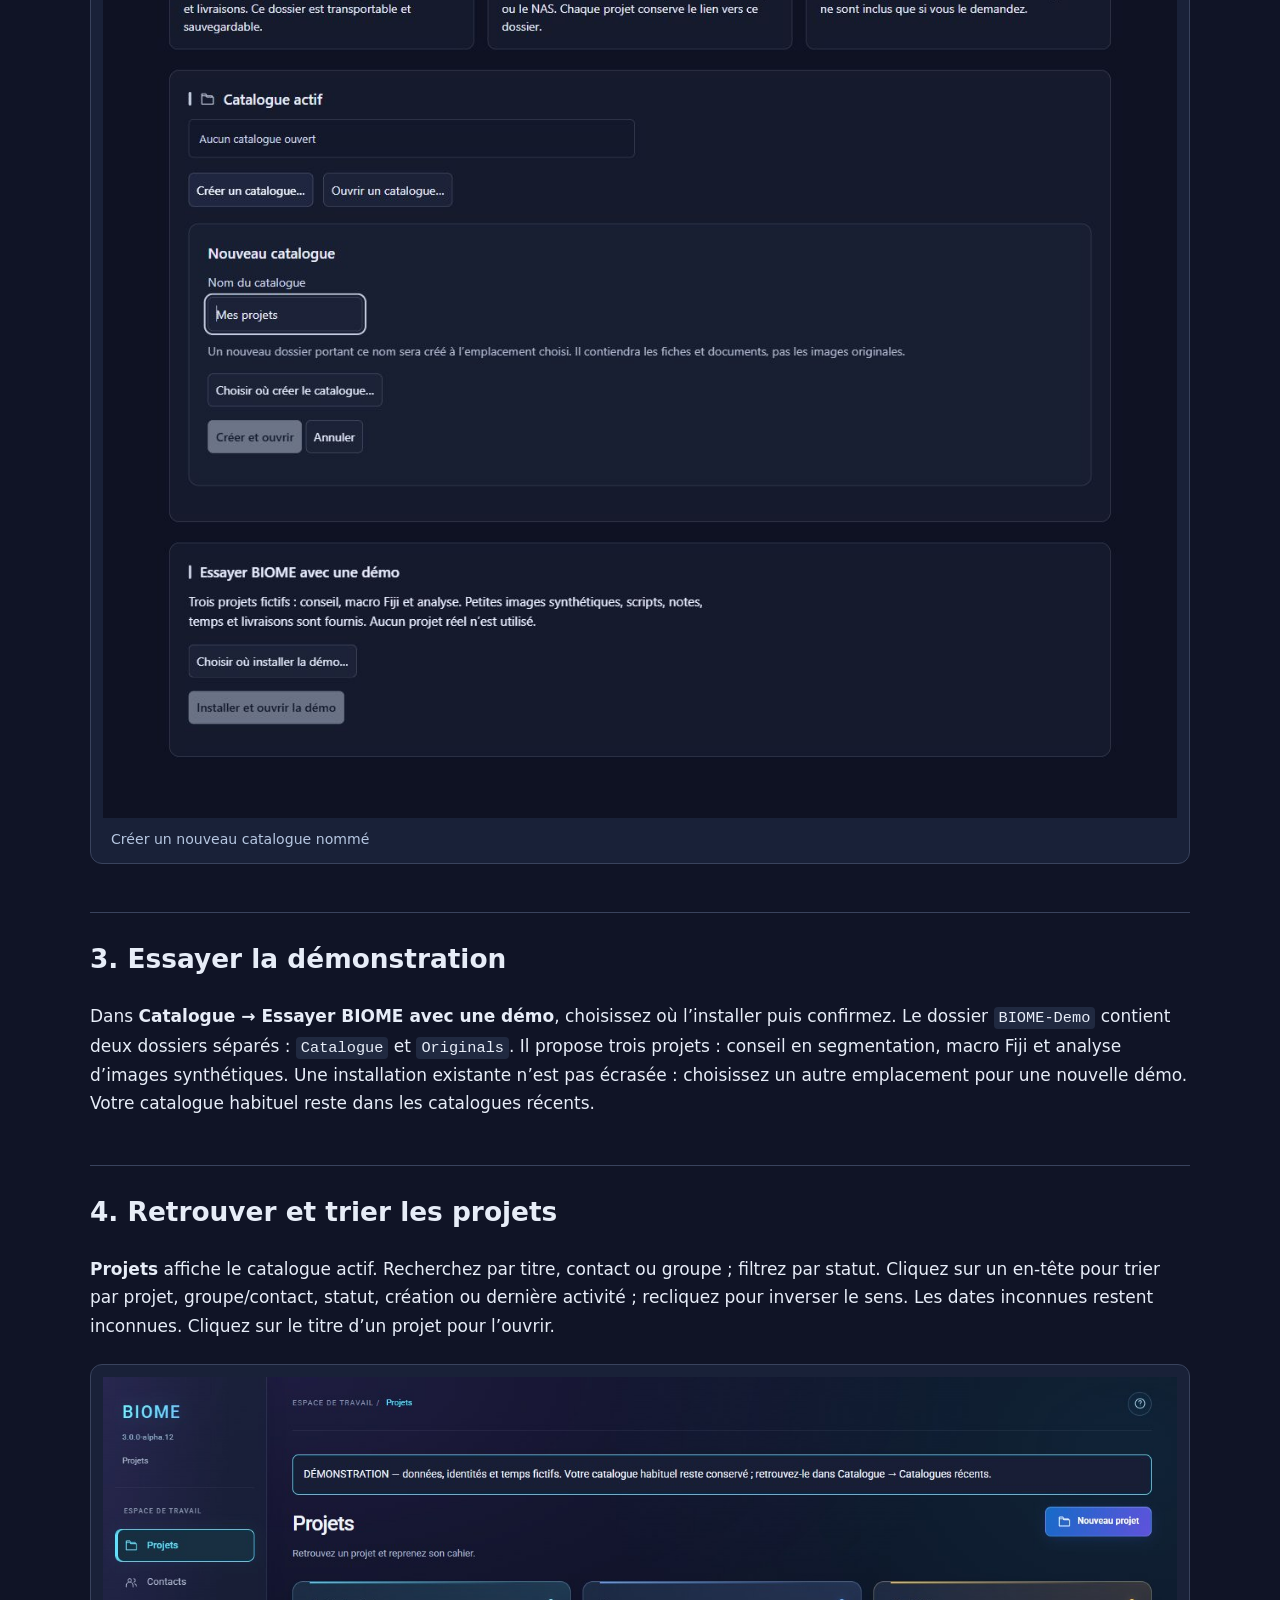
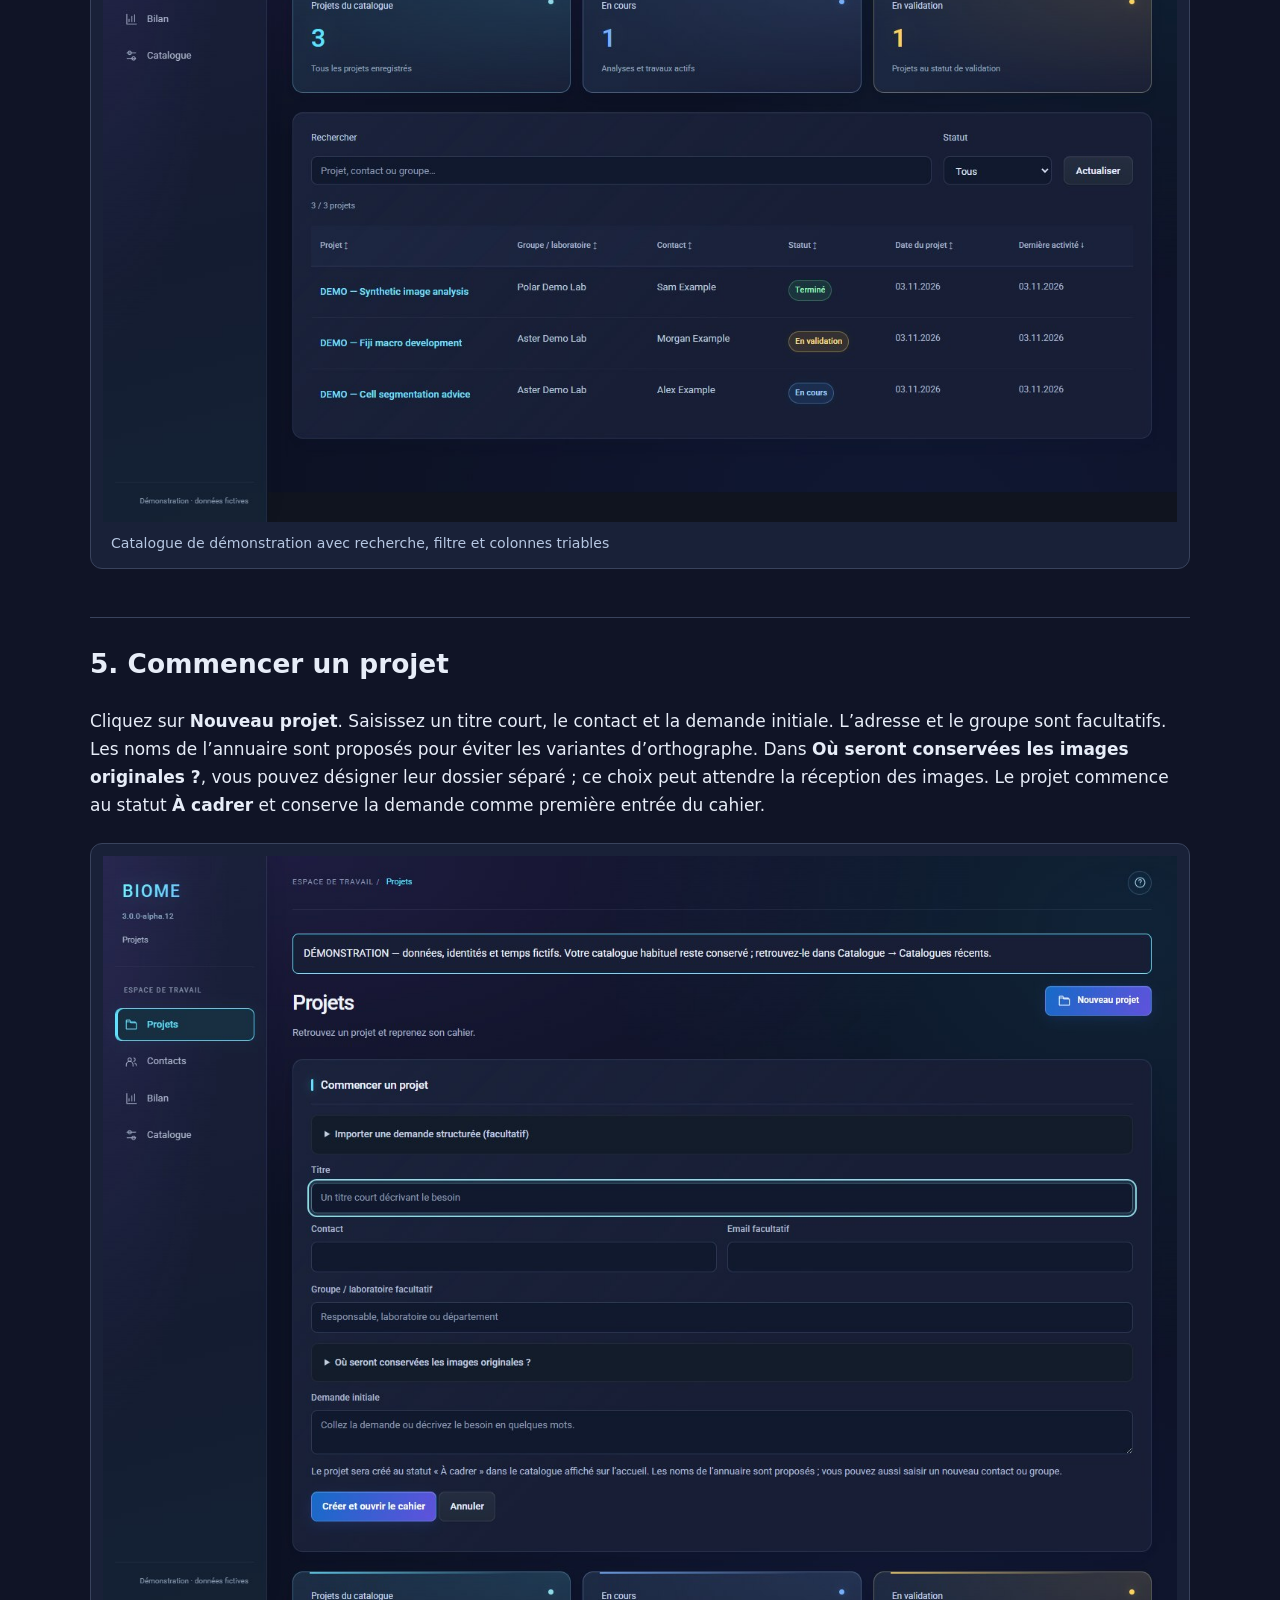
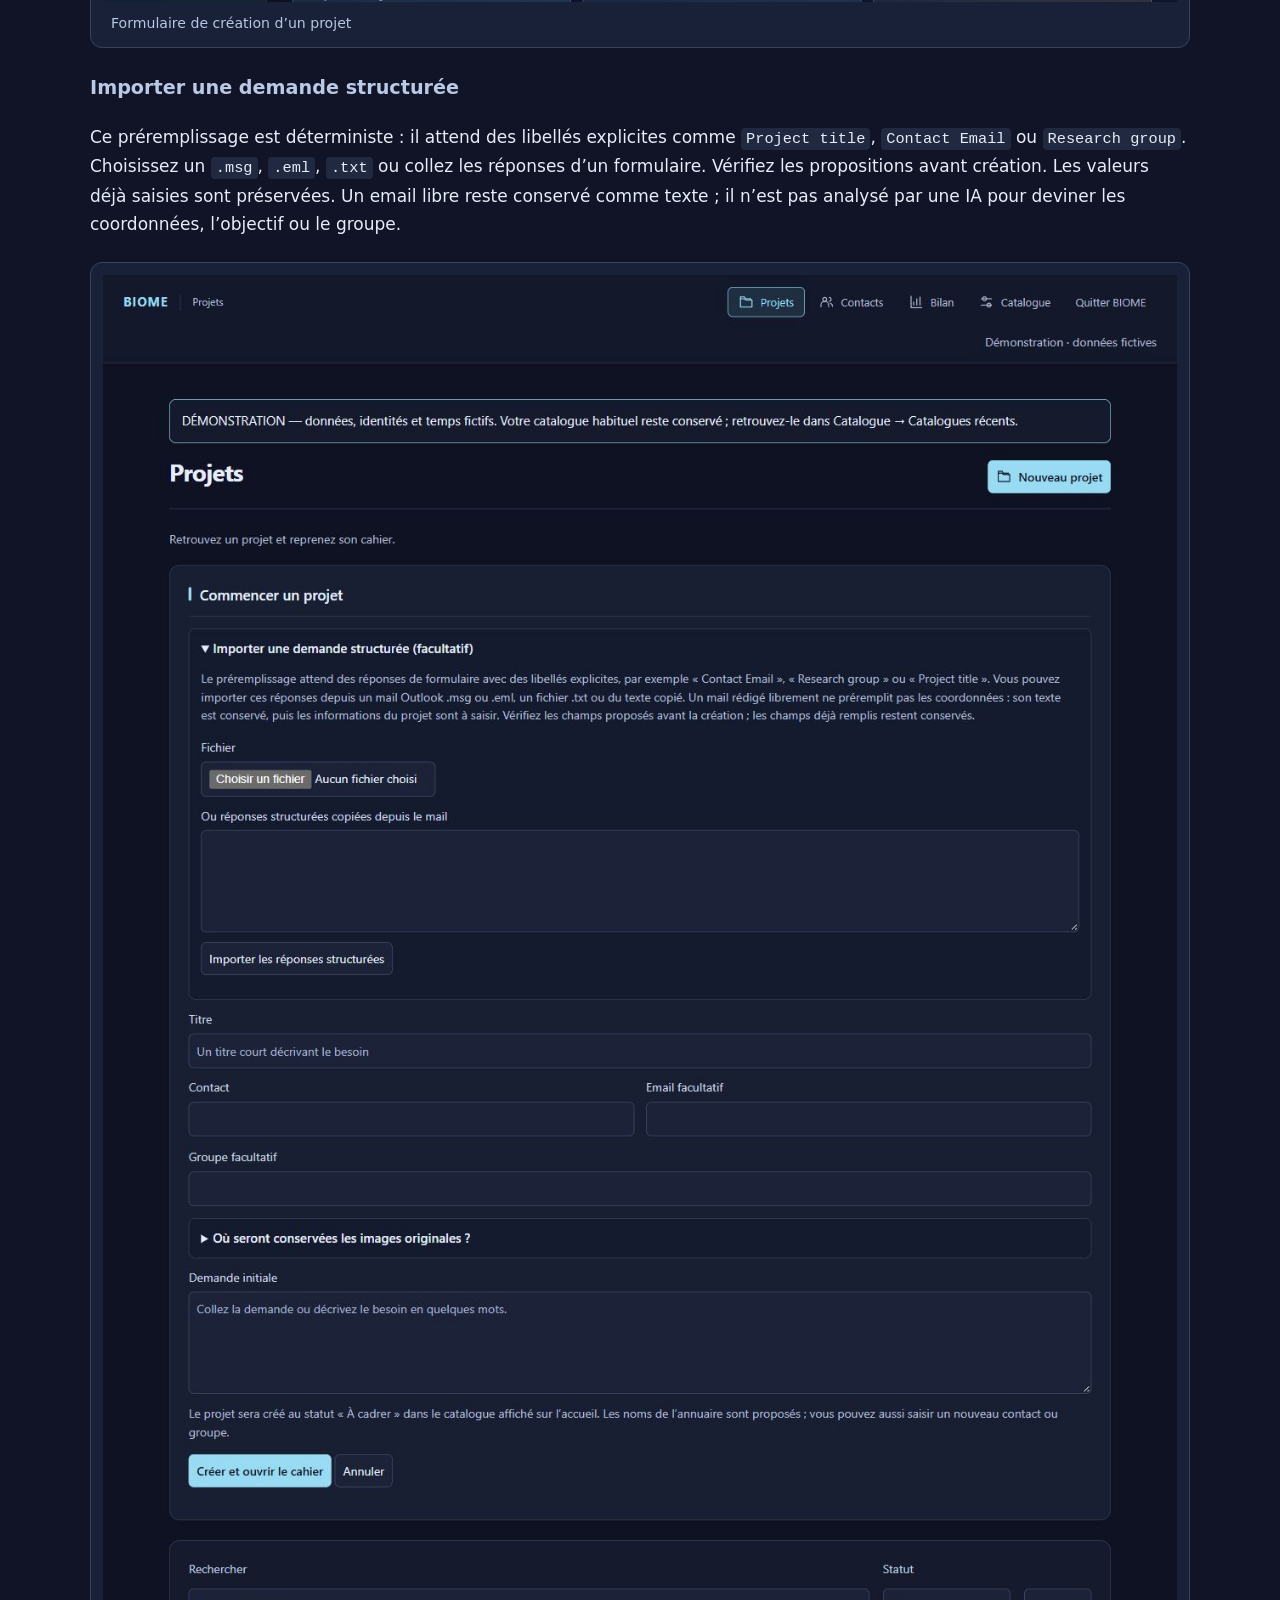
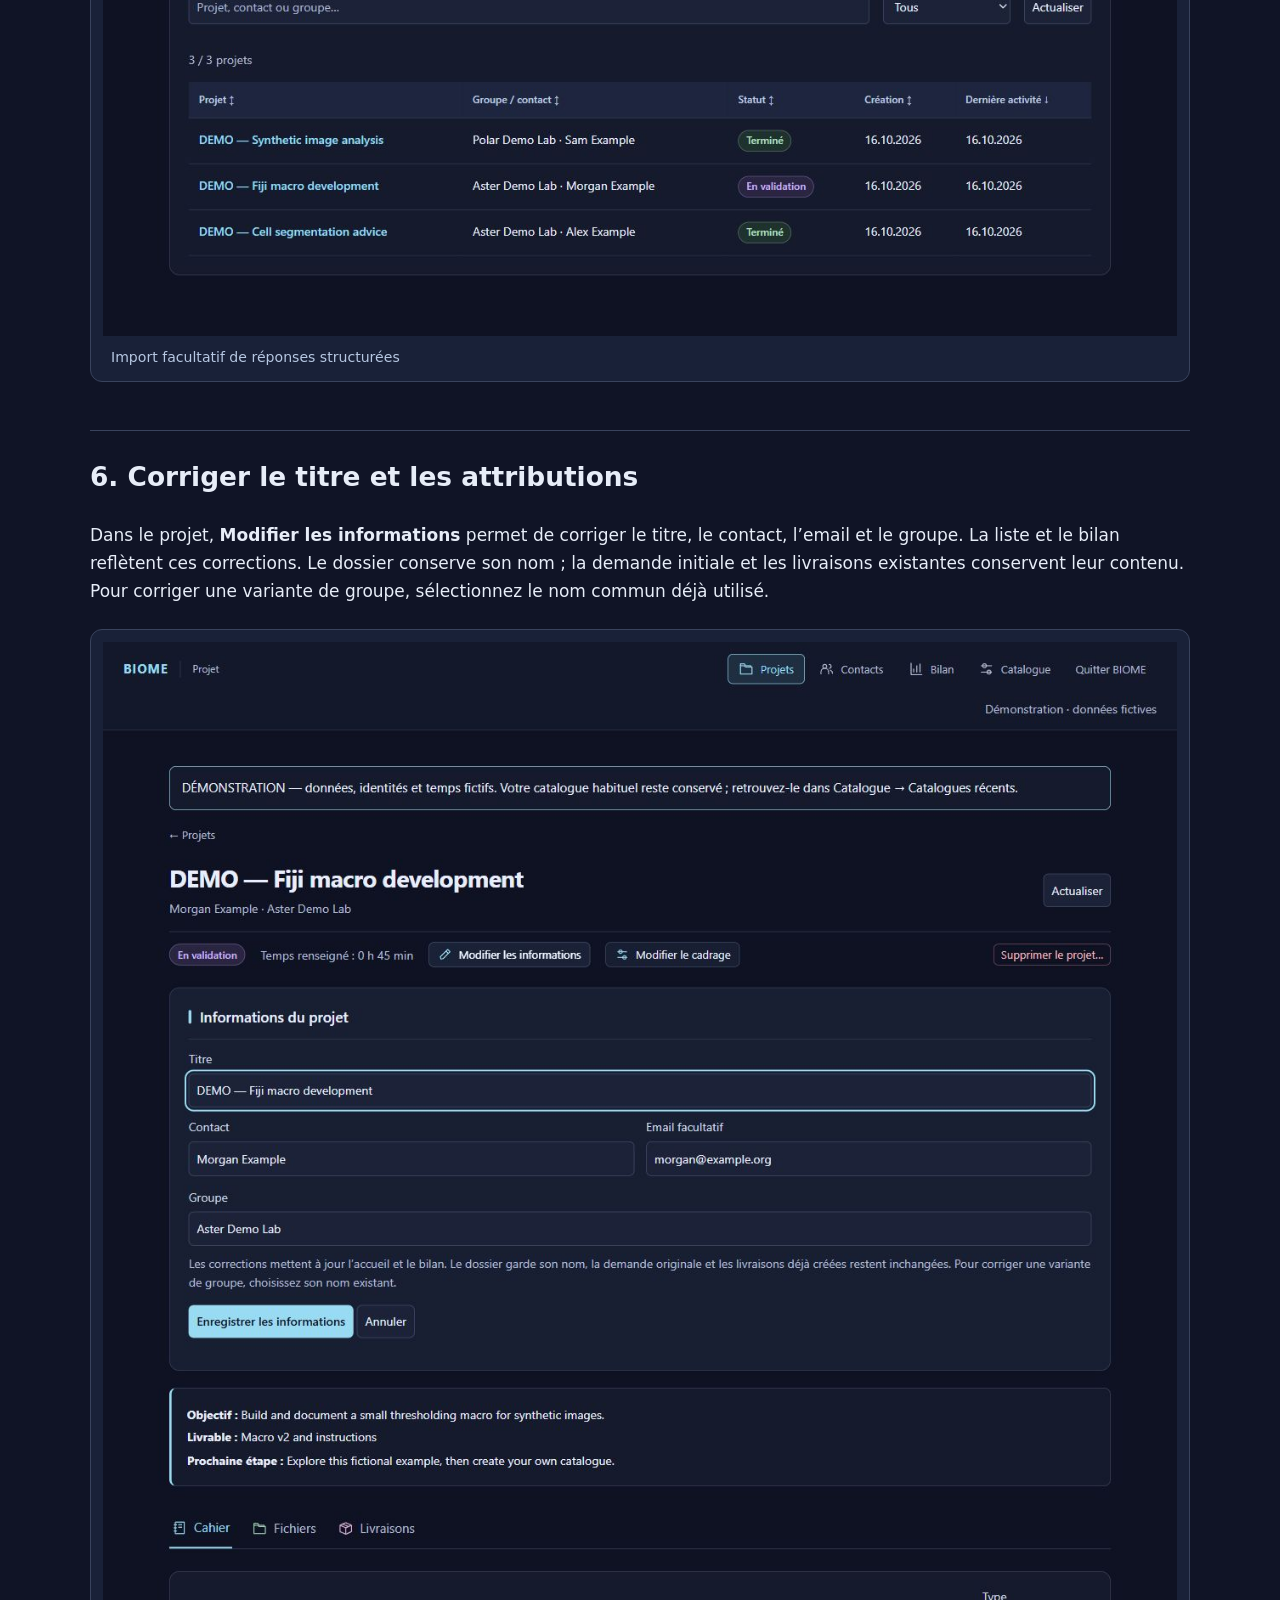
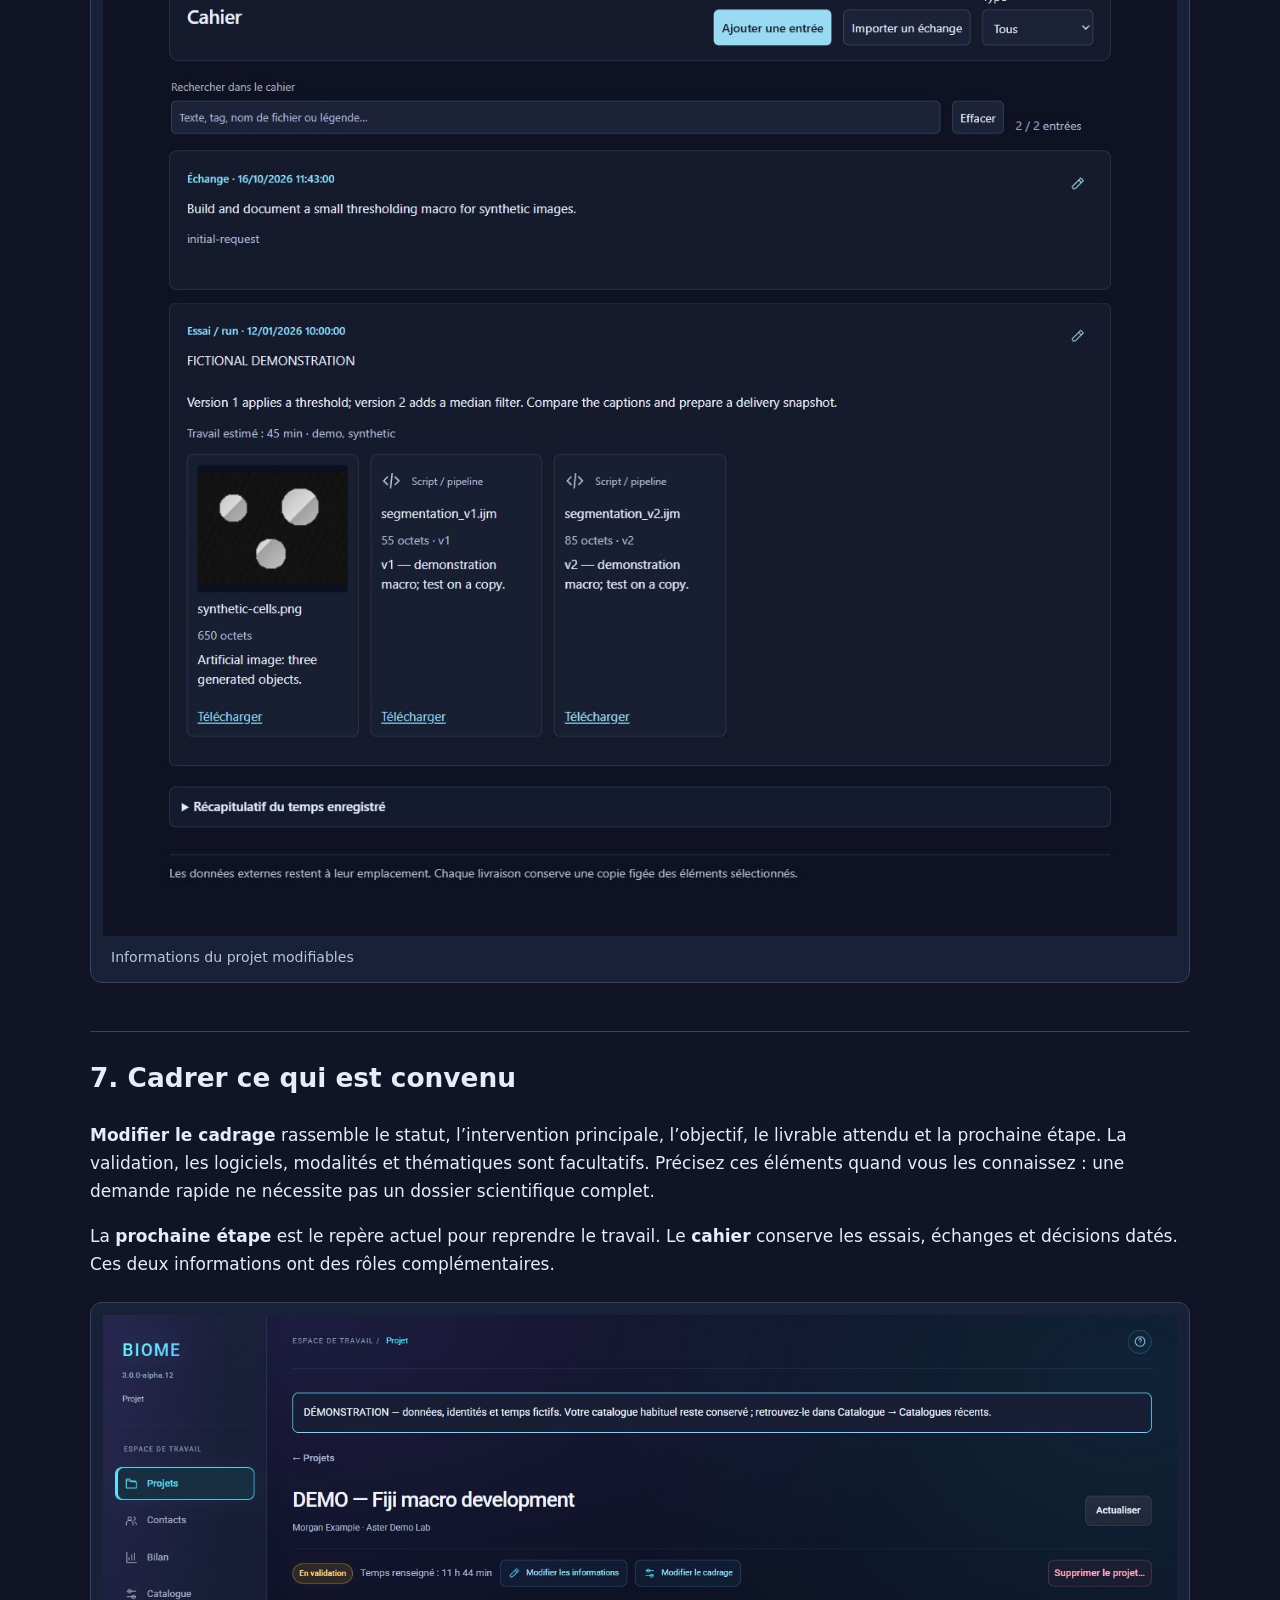
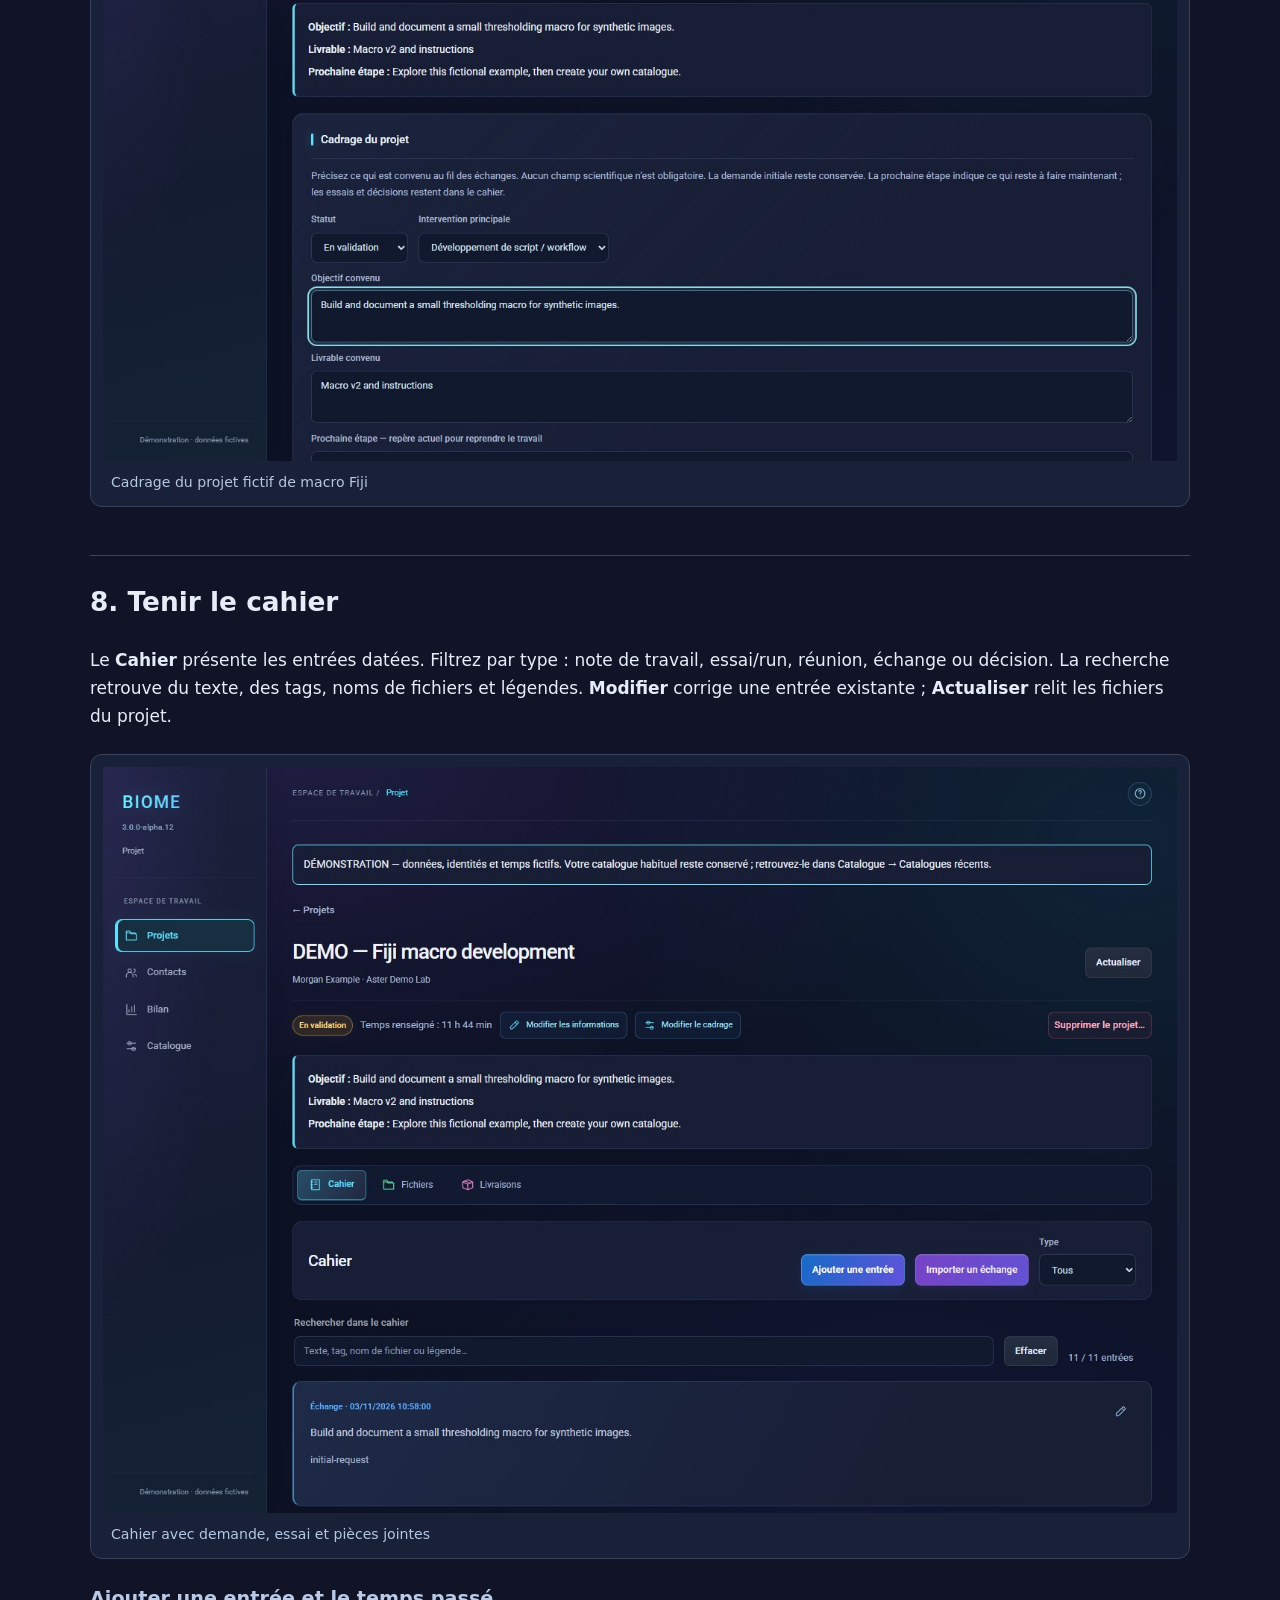
==== commit 55751d75: "Release 3.0.0-alpha.12 with the vivid Pandora palette" ====
--- a/docs/guide-utilisateur.fr.html
+++ b/docs/guide-utilisateur.fr.html
@@ -1,15 +1,16 @@
-<!doctype html><html lang="fr"><head><meta charset="utf-8"><meta name="viewport" content="width=device-width,initial-scale=1"><title>BIOME-next — guide illustré</title><style>body{margin:0;background:#101426;color:#e7edf8;font:17px/1.65 system-ui,Segoe UI,sans-serif}header,main{max-width:1100px;margin:auto;padding:28px}header{border-bottom:1px solid #39435d}h1{font-size:2.25rem}h2{font-size:1.65rem;margin-top:3rem;border-top:1px solid #39435d;padding-top:1.5rem}h3{font-size:1.2rem;color:#b9c9e6}a{color:#93dcef}code{background:#202940;padding:2px 5px;border-radius:4px;font-size:.9em}figure{margin:24px 0;padding:12px;background:#192138;border:1px solid #39435d;border-radius:12px}img{display:block;max-width:100%;height:auto;margin:auto}figcaption{font-size:.88rem;color:#b6c7e2;padding:10px 8px 0}nav{display:grid;grid-template-columns:repeat(auto-fit,minmax(250px,1fr));gap:8px 20px}nav a{font-size:.92rem}.table{overflow-x:auto}table{border-collapse:collapse;width:100%}th,td{text-align:left;padding:12px;border-bottom:1px solid #39435d}th{background:#202940}.note{color:#b6c7e2}@media(max-width:650px){main,header{padding:18px}h1{font-size:1.8rem}}@media print{body{background:white;color:#172033;font-size:10pt}a{color:#172033}header nav{display:none}h2{break-before:page}figure{background:white;border:1px solid #bbb;break-inside:avoid}img{max-height:210mm;max-width:100%;object-fit:contain}code,th{background:#eee}figcaption,.note,h3{color:#334155}}</style></head><body><header><strong>BIOME-next · 3.0.0-alpha.11</strong><p class="note">Cliquez sur une capture pour la voir en taille réelle. Ce guide fonctionne hors connexion.</p><nav aria-label="Contents"><a href="#section-2">Interface et aide contextuelle</a><a href="#section-3">Le parcours de travail</a><a href="#section-4">1. Installer et démarrer</a><a href="#section-5">2. Créer ou ouvrir un catalogue</a><a href="#section-6">3. Essayer la démonstration</a><a href="#section-7">4. Retrouver et trier les projets</a><a href="#section-8">5. Commencer un projet</a><a href="#section-10">6. Corriger le titre et les attributions</a><a href="#section-11">7. Cadrer ce qui est convenu</a><a href="#section-12">8. Tenir le cahier</a><a href="#section-16">9. Gérer fichiers, données et scripts</a><a href="#section-20">10. Préparer une livraison</a><a href="#section-21">11. Réutiliser contacts et groupes</a><a href="#section-23">12. Lire et exporter le bilan</a><a href="#section-24">13. Vérifier les dossiers et les accès</a><a href="#section-25">14. Retirer et restaurer un projet</a><a href="#section-26">15. Sauvegarder, restaurer ou déplacer le catalogue</a><a href="#section-27">16. À propos de l’ancien BIOME</a><a href="#section-28">Limites et retours utiles</a><a href="#section-29">Nouveautés alpha 6 : projets et bilan</a><a href="#section-30">Alpha 7 : version ouverte et suppression des fiches</a></nav></header><main><h1 id="section-1">BIOME-next — guide illustré</h1>
-<p>Version 3.0.0-alpha.11 · Windows · 3 novembre 2026</p>
+<!doctype html><html lang="fr"><head><meta charset="utf-8"><meta name="viewport" content="width=device-width,initial-scale=1"><title>BIOME-next — guide illustré</title><style>body{margin:0;background:#101426;color:#e7edf8;font:17px/1.65 system-ui,Segoe UI,sans-serif}header,main{max-width:1100px;margin:auto;padding:28px}header{border-bottom:1px solid #39435d}h1{font-size:2.25rem}h2{font-size:1.65rem;margin-top:3rem;border-top:1px solid #39435d;padding-top:1.5rem}h3{font-size:1.2rem;color:#b9c9e6}a{color:#93dcef}code{background:#202940;padding:2px 5px;border-radius:4px;font-size:.9em}figure{margin:24px 0;padding:12px;background:#192138;border:1px solid #39435d;border-radius:12px}img{display:block;max-width:100%;height:auto;margin:auto}figcaption{font-size:.88rem;color:#b6c7e2;padding:10px 8px 0}nav{display:grid;grid-template-columns:repeat(auto-fit,minmax(250px,1fr));gap:8px 20px}nav a{font-size:.92rem}.table{overflow-x:auto}table{border-collapse:collapse;width:100%}th,td{text-align:left;padding:12px;border-bottom:1px solid #39435d}th{background:#202940}.note{color:#b6c7e2}@media(max-width:650px){main,header{padding:18px}h1{font-size:1.8rem}}@media print{body{background:white;color:#172033;font-size:10pt}a{color:#172033}header nav{display:none}h2{break-before:page}figure{background:white;border:1px solid #bbb;break-inside:avoid}img{max-height:210mm;max-width:100%;object-fit:contain}code,th{background:#eee}figcaption,.note,h3{color:#334155}}</style></head><body><header><strong>BIOME-next · 3.0.0-alpha.12</strong><p class="note">Cliquez sur une capture pour la voir en taille réelle. Ce guide fonctionne hors connexion.</p><nav aria-label="Contents"><a href="#section-2">Interface et aide contextuelle</a><a href="#section-3">Le parcours de travail</a><a href="#section-4">1. Installer et démarrer</a><a href="#section-5">2. Créer ou ouvrir un catalogue</a><a href="#section-6">3. Essayer la démonstration</a><a href="#section-7">4. Retrouver et trier les projets</a><a href="#section-8">5. Commencer un projet</a><a href="#section-10">6. Corriger le titre et les attributions</a><a href="#section-11">7. Cadrer ce qui est convenu</a><a href="#section-12">8. Tenir le cahier</a><a href="#section-16">9. Gérer fichiers, données et scripts</a><a href="#section-20">10. Préparer une livraison</a><a href="#section-21">11. Réutiliser contacts et groupes</a><a href="#section-23">12. Lire et exporter le bilan</a><a href="#section-24">13. Vérifier les dossiers et les accès</a><a href="#section-25">14. Retirer et restaurer un projet</a><a href="#section-26">15. Sauvegarder, restaurer ou déplacer le catalogue</a><a href="#section-27">16. À propos de l’ancien BIOME</a><a href="#section-28">Limites et retours utiles</a><a href="#section-29">Nouveautés alpha 6 : projets et bilan</a><a href="#section-30">Alpha 7 : version ouverte et suppression des fiches</a></nav></header><main><h1 id="section-1">BIOME-next — guide illustré</h1>
+<p>Version 3.0.0-alpha.12 · Windows · 3 novembre 2026</p>
 <p>BIOME-next poursuit le développement de <a href="https://github.com/UniversalBuilder/BIOME">BIOME 2.x</a>, avec une architecture documentaire remaniée. L’ancien dépôt conserve l’historique ; le développement actif se poursuit ici. Cette préversion fonctionne en français. L’anglais par défaut et les fichiers de traduction restent à venir.</p>
 <p>Depuis alpha.3, les messages acceptent 50 Mo et les illustrations 10 Mo ; certaines captures alpha.2 montrent encore les anciennes limites. Le total par entrée est de 100 Mo et l’extraction des illustrations est plafonnée à 50 Mo.</p>
 <p>Toutes les captures ci-dessous proviennent de l’application réelle et utilisent exclusivement des identités, images et temps fictifs. Les dates et valeurs illustrent les fonctions, pas des résultats scientifiques.</p>
 <h2 id="section-2">Interface et aide contextuelle</h2>
+<p>La palette Pandora d’alpha.12 redonne des accents vifs aux actions, aux statuts libellés, aux types d’entrée et aux catégories du bilan, sur un fond bleu-violet et cyan. Les couleurs ne modifient ni les données ni les calculs.</p>
 <p>La navigation conserve les espaces Projets, Contacts, Bilan et Catalogue au même endroit. Elle devient compacte dans les petites fenêtres. Les indicateurs du catalogue comptent tous les projets, indépendamment du filtre de recherche.</p>
 <p>Survolez une action, ou placez-y le focus au clavier, pour lire son infobulle. Échap ferme l’infobulle. Le discret <strong>?</strong> du bandeau supérieur ouvre une aide pour l’écran ou le formulaire en cours. Fermez-la avec la croix ou Échap pour retrouver le même projet, son onglet et les champs saisis. Les polices et l’aide fonctionnent hors ligne.</p>
 <figure><a href="images/03-projects.jpg"><img loading="lazy" src="images/03-projects.jpg" alt="Navigation et typographie affinées du catalogue"></a><figcaption>Navigation et typographie affinées du catalogue</figcaption></figure>
 <figure><a href="images/28-contextual-help.jpg"><img loading="lazy" src="images/28-contextual-help.jpg" alt="Aide courte adaptée à l’écran ouvert"></a><figcaption>Aide courte adaptée à l’écran ouvert</figcaption></figure>
 <figure><a href="images/29-action-tooltip.jpg"><img loading="lazy" src="images/29-action-tooltip.jpg" alt="Infobulle précisant l’effet d’une action"></a><figcaption>Infobulle précisant l’effet d’une action</figcaption></figure>
-<p>Les captures des principaux espaces ont été actualisées pour alpha.11. Certaines vues détaillées de parcours conservent leur ancien habillage ; leurs commandes et les actions décrites restent applicables.</p>
+<p>Les captures des principaux espaces ont été actualisées pour alpha.12. Certaines vues détaillées de parcours conservent leur ancien habillage ; leurs commandes et les actions décrites restent applicables.</p>
 <h2 id="section-3">Le parcours de travail</h2>
 <p><strong>Demande → projet → originaux conservés → cadrage → essais et échanges → livraison → bilan.</strong></p>
 <p>Un conseil rapide peut se limiter à un projet, quelques images, une note avec le temps passé et la réponse envoyée. Un développement ajoute des essais, versions de scripts et livraisons successives. Une analyse complète peut référencer de grands volumes et conserver les résultats à transmettre. Les quatre interventions principales sont conseil, formation, développement et analyse.</p>
@@ -21,7 +22,7 @@
 </tbody></table></div>
 <p>Sauvegardez séparément le catalogue et les originaux. Déplacer le catalogue ne déplace pas les données référencées.</p>
 <h2 id="section-4">1. Installer et démarrer</h2>
-<p>Depuis la <a href="https://github.com/UniversalBuilder/BIOME-next/releases/tag/v3.0.0-alpha.11">release</a>, téléchargez <code>BIOME-Windows-portable-3.0.0-alpha.11.zip</code>. Extrayez tout le ZIP dans un dossier où vous pouvez écrire, puis ouvrez <code>BIOME/BIOME.exe</code>. Gardez le dossier <code>_internal</code> avec l’exécutable. Aucun Python ni serveur à installer. Chrome ou Edge fournit la fenêtre dédiée, sans les onglets du navigateur habituel.</p>
+<p>Depuis la <a href="https://github.com/UniversalBuilder/BIOME-next/releases/tag/v3.0.0-alpha.12">release</a>, téléchargez <code>BIOME-Windows-portable-3.0.0-alpha.12.zip</code>. Extrayez tout le ZIP dans un dossier où vous pouvez écrire, puis ouvrez <code>BIOME/BIOME.exe</code>. Gardez le dossier <code>_internal</code> avec l’exécutable. Aucun Python ni serveur à installer. Chrome ou Edge fournit la fenêtre dédiée, sans les onglets du navigateur habituel.</p>
 <p>Au premier démarrage, BIOME propose trois choix : créer un catalogue vide, ouvrir un catalogue existant, ou installer la démo. Les démarrages suivants rouvrent le dernier catalogue accessible. Fermez la fenêtre dédiée pour quitter BIOME ; le bouton <strong>Quitter BIOME</strong> reste aussi disponible.</p>
 <figure><a href="images/01-first-launch.jpg"><img loading="lazy" src="images/01-first-launch.jpg" alt="Premier lancement : les trois choix et le modèle de stockage"></a><figcaption>Premier lancement : les trois choix et le modèle de stockage</figcaption></figure>
 <h2 id="section-5">2. Créer ou ouvrir un catalogue</h2>
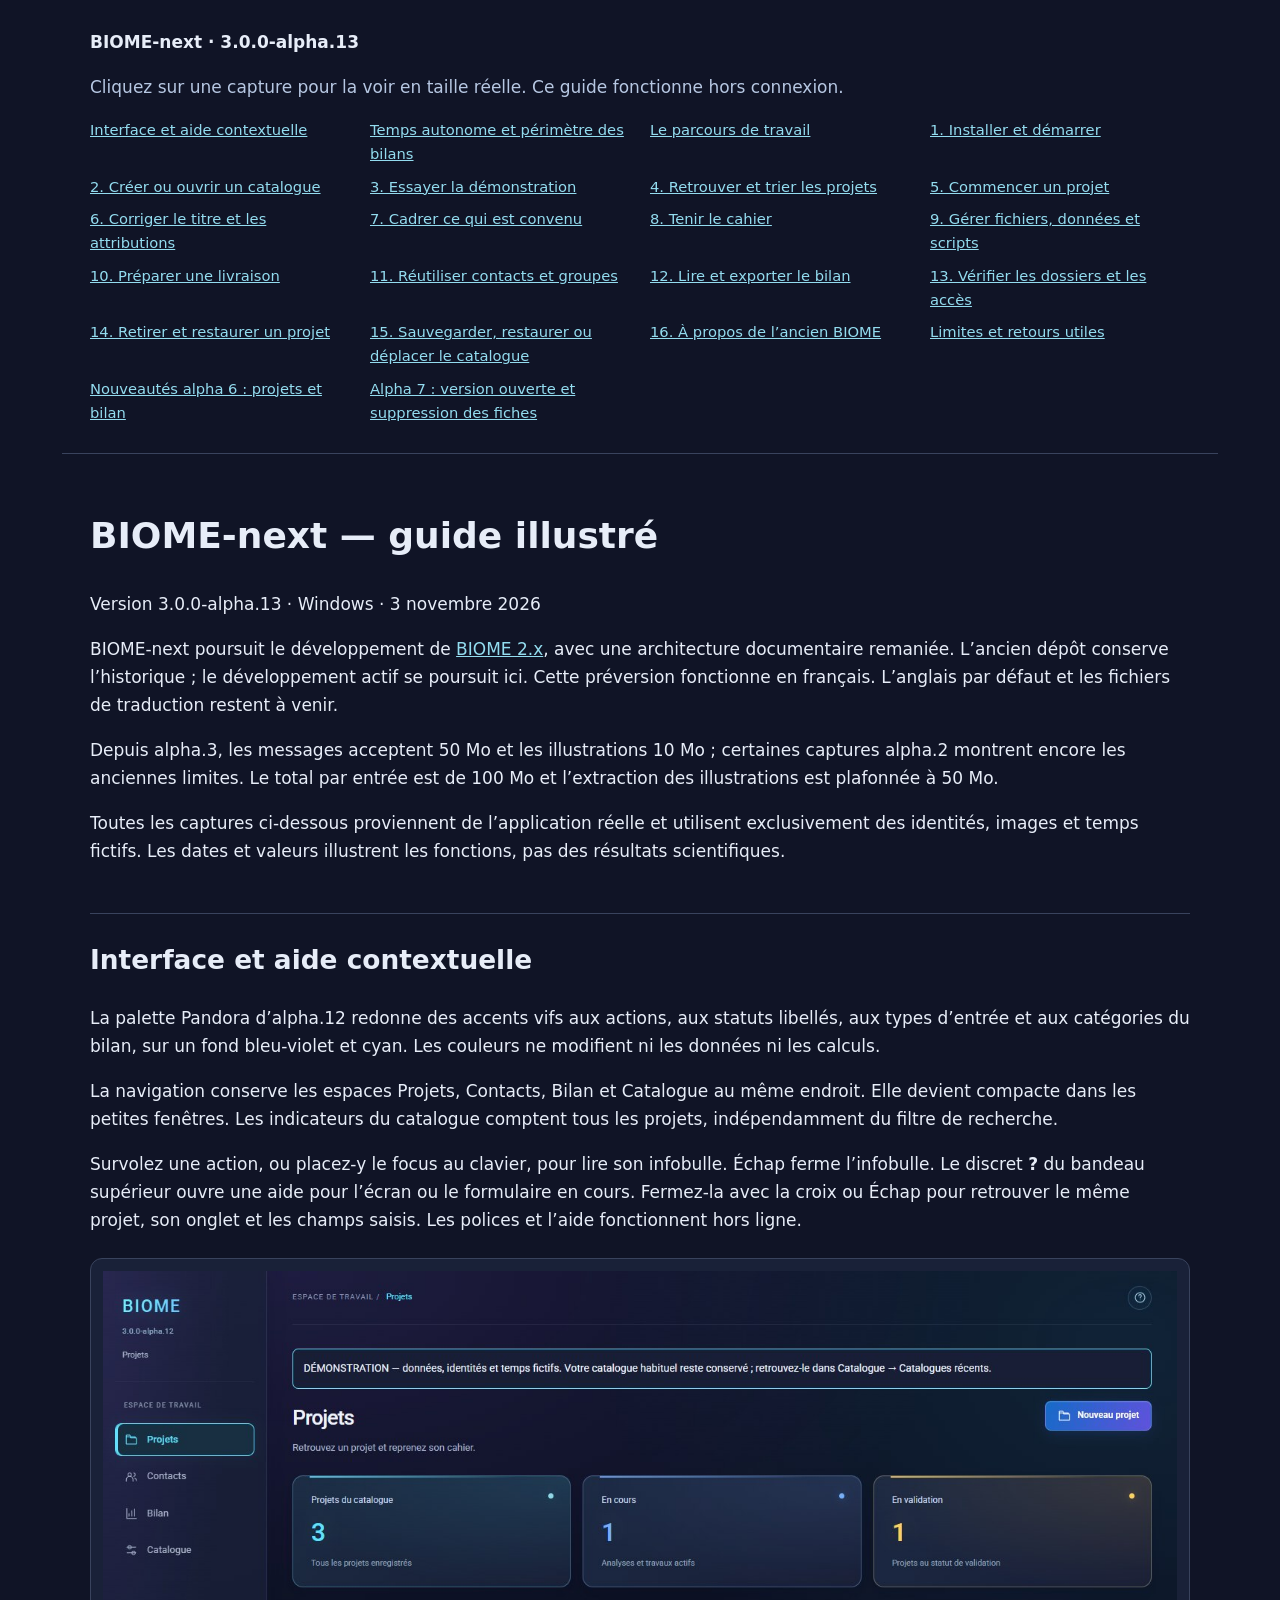
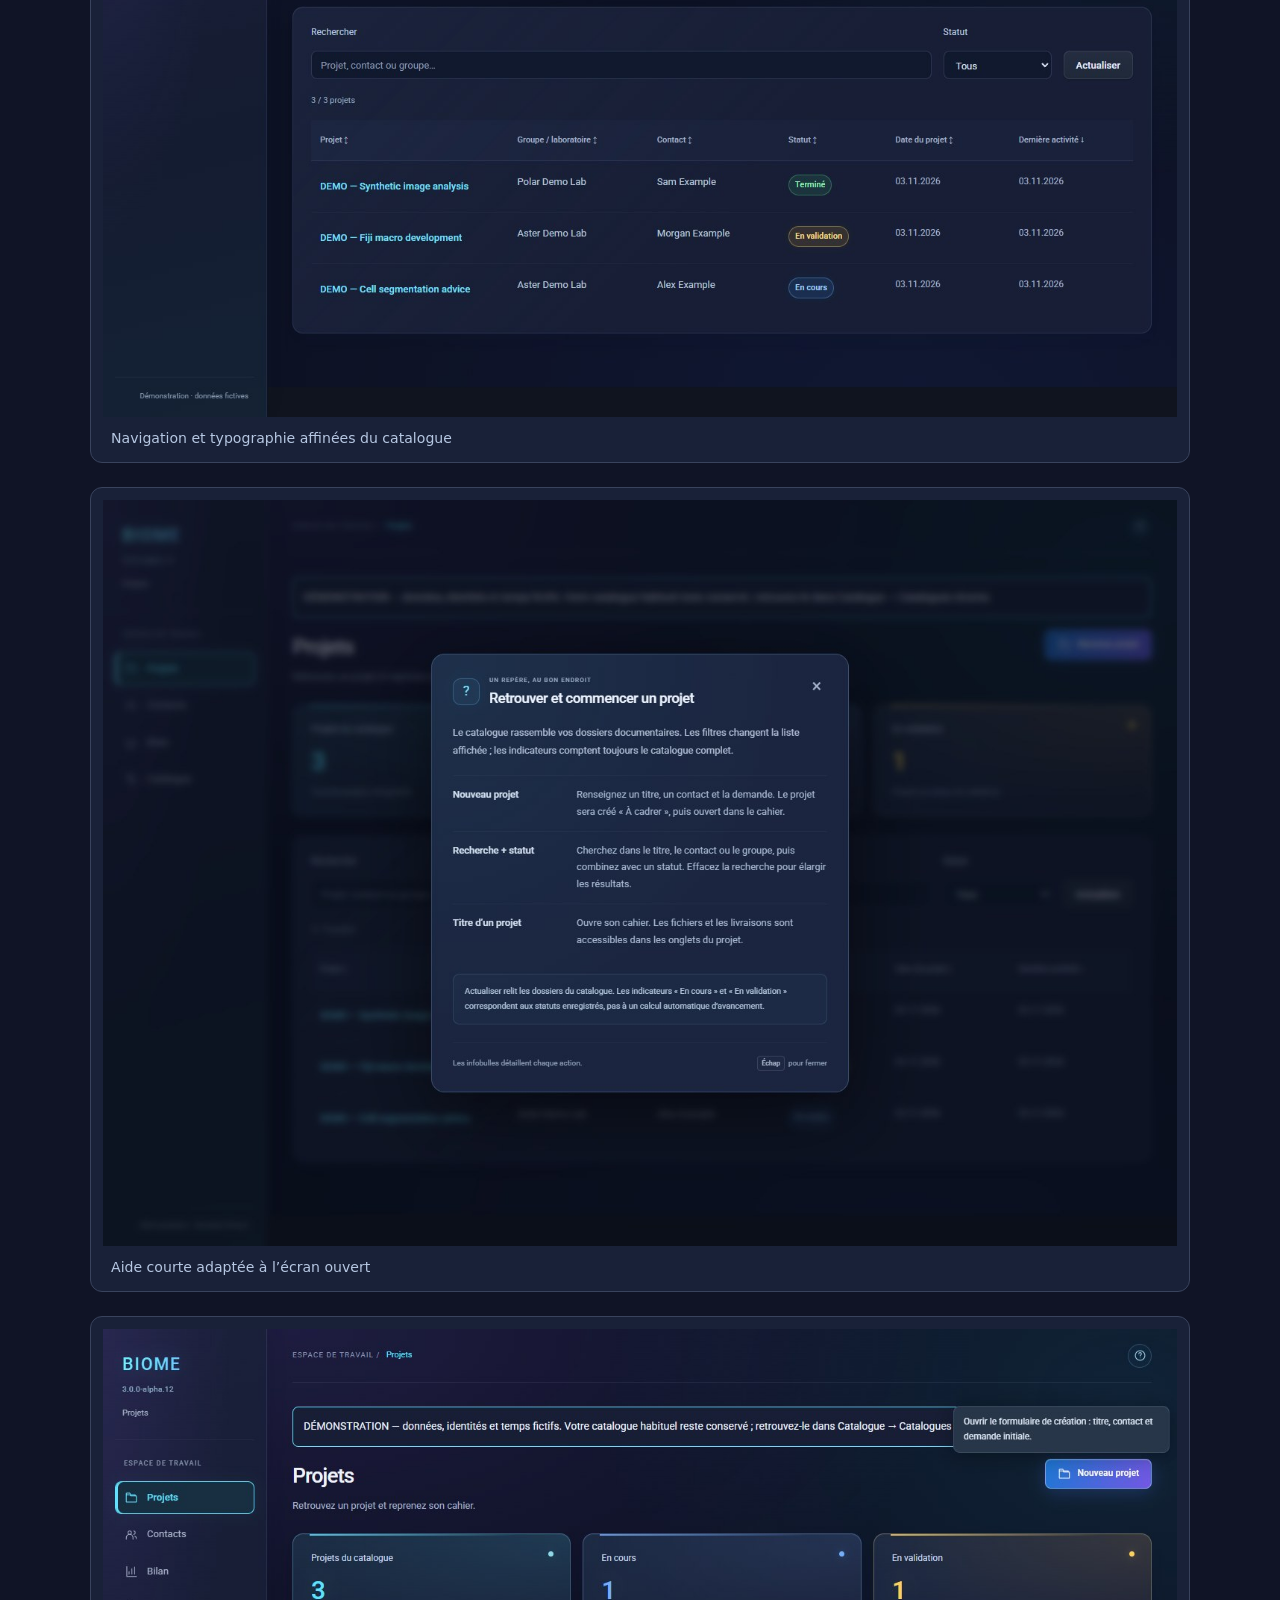
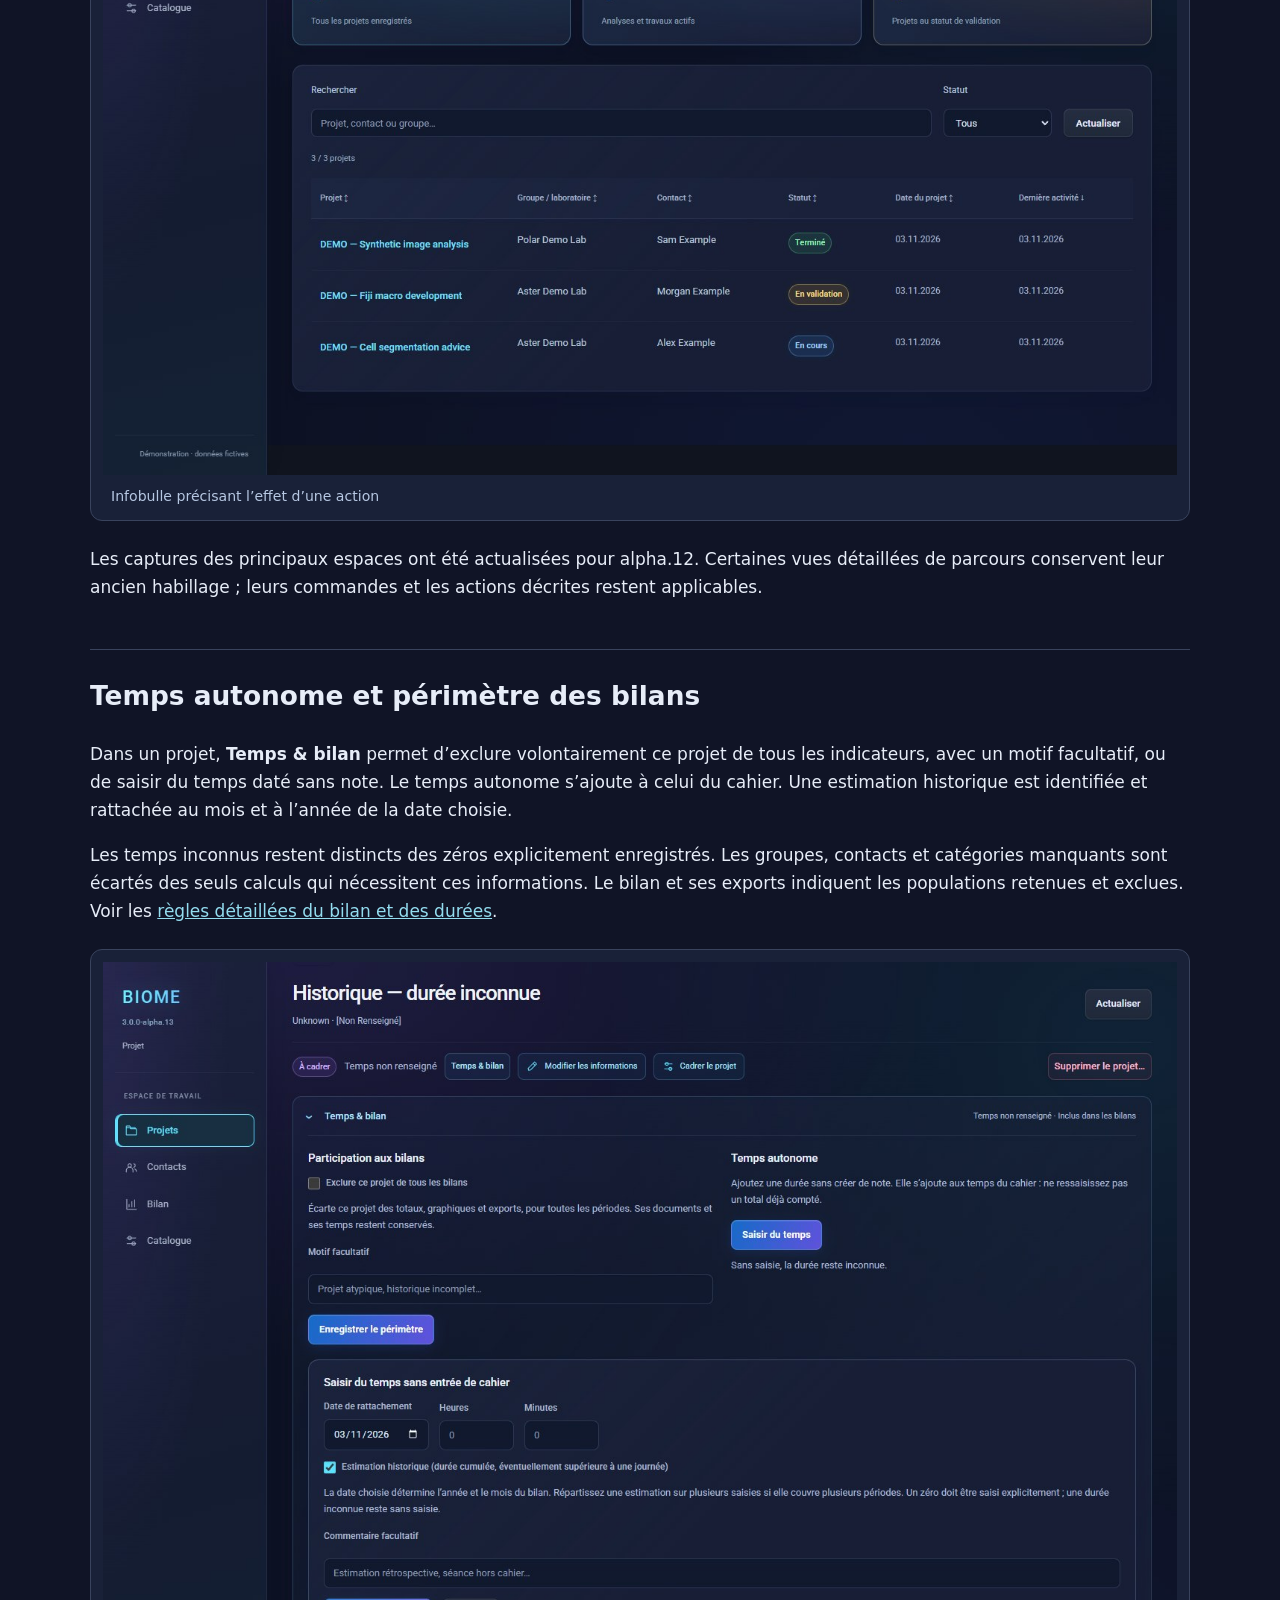
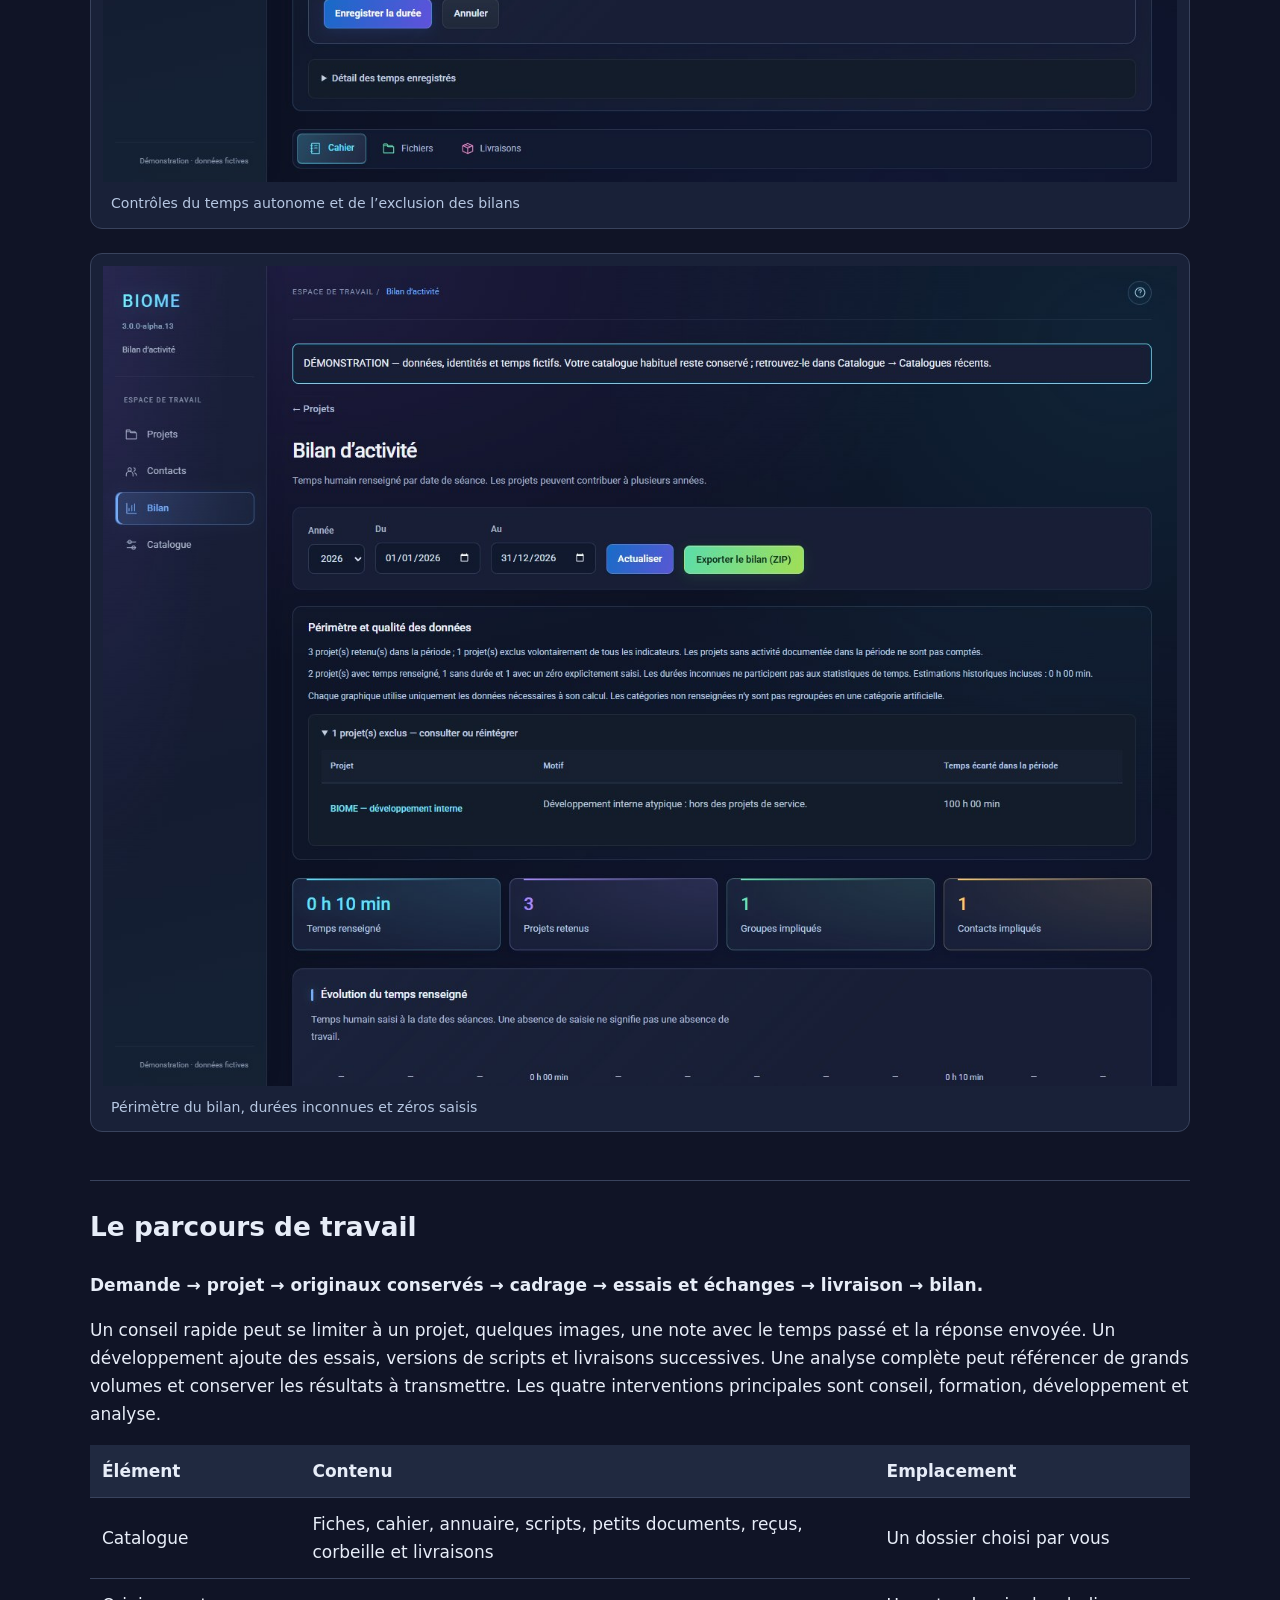
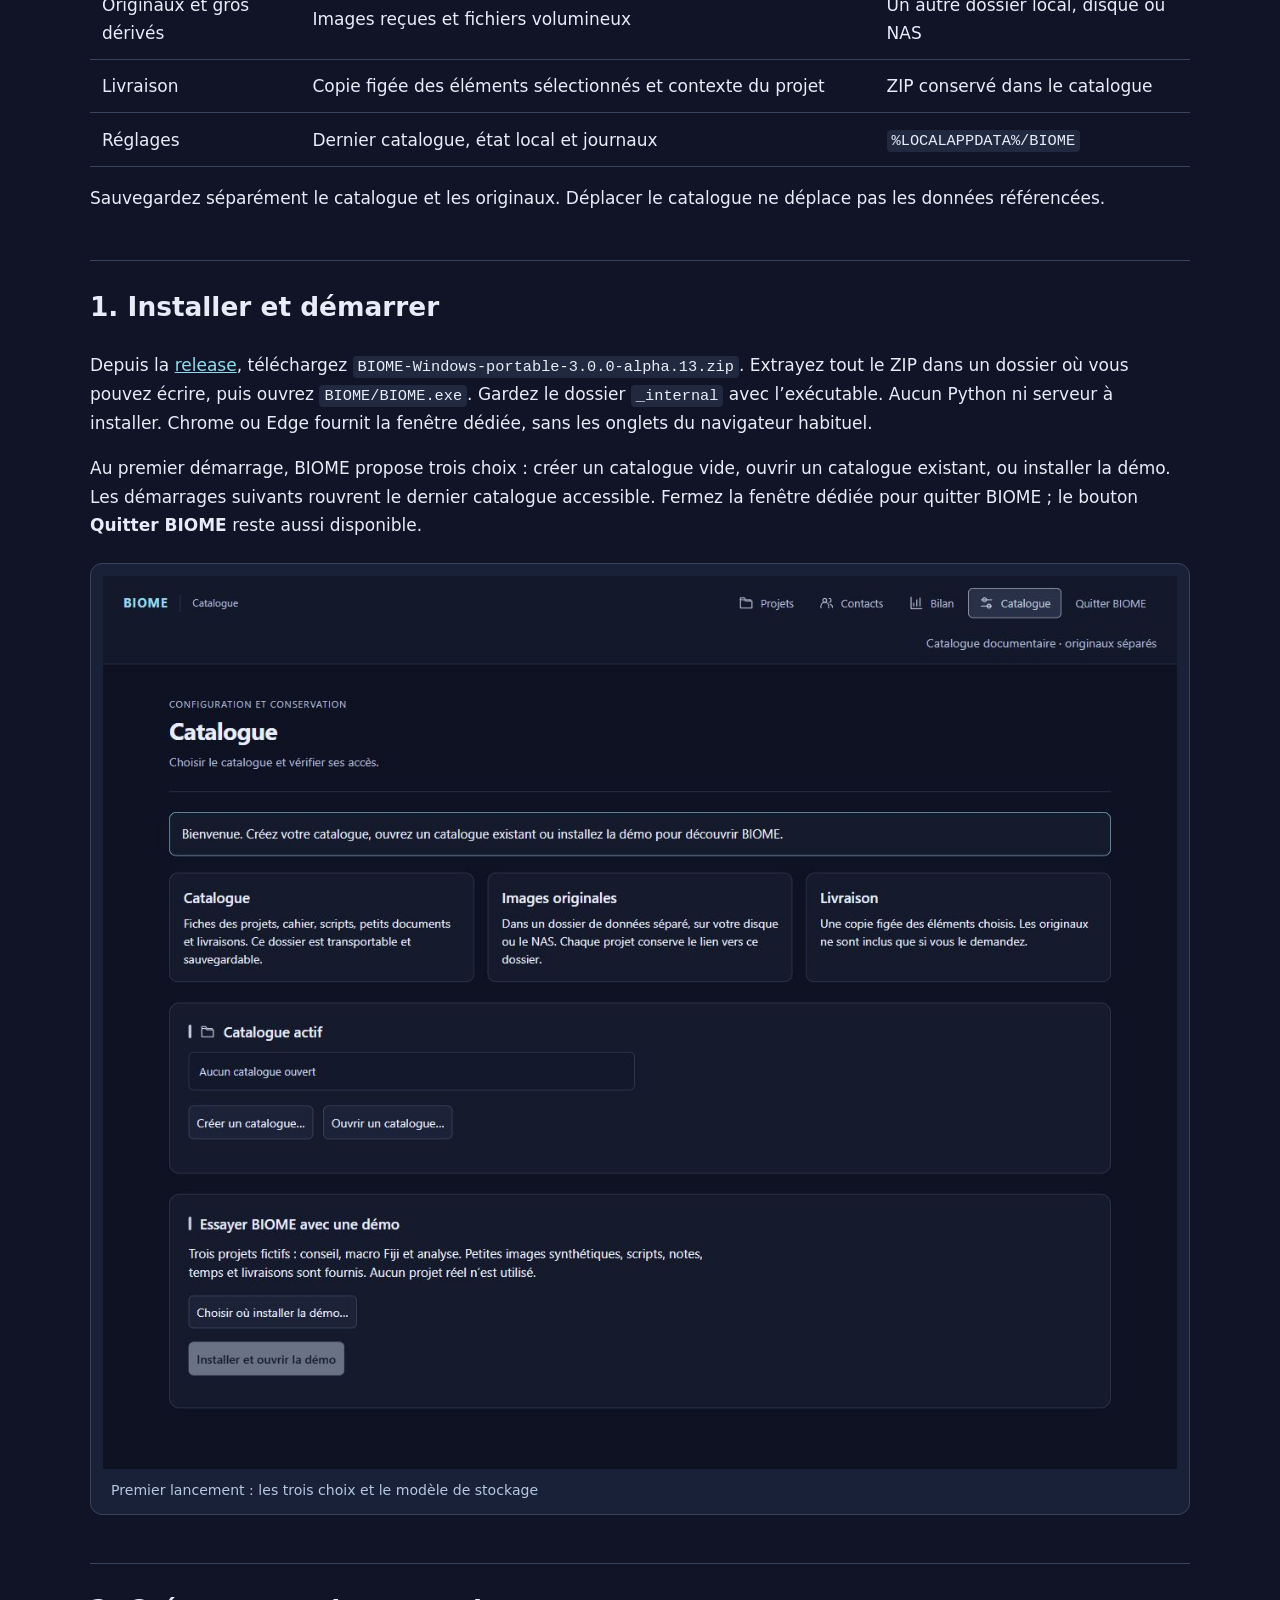
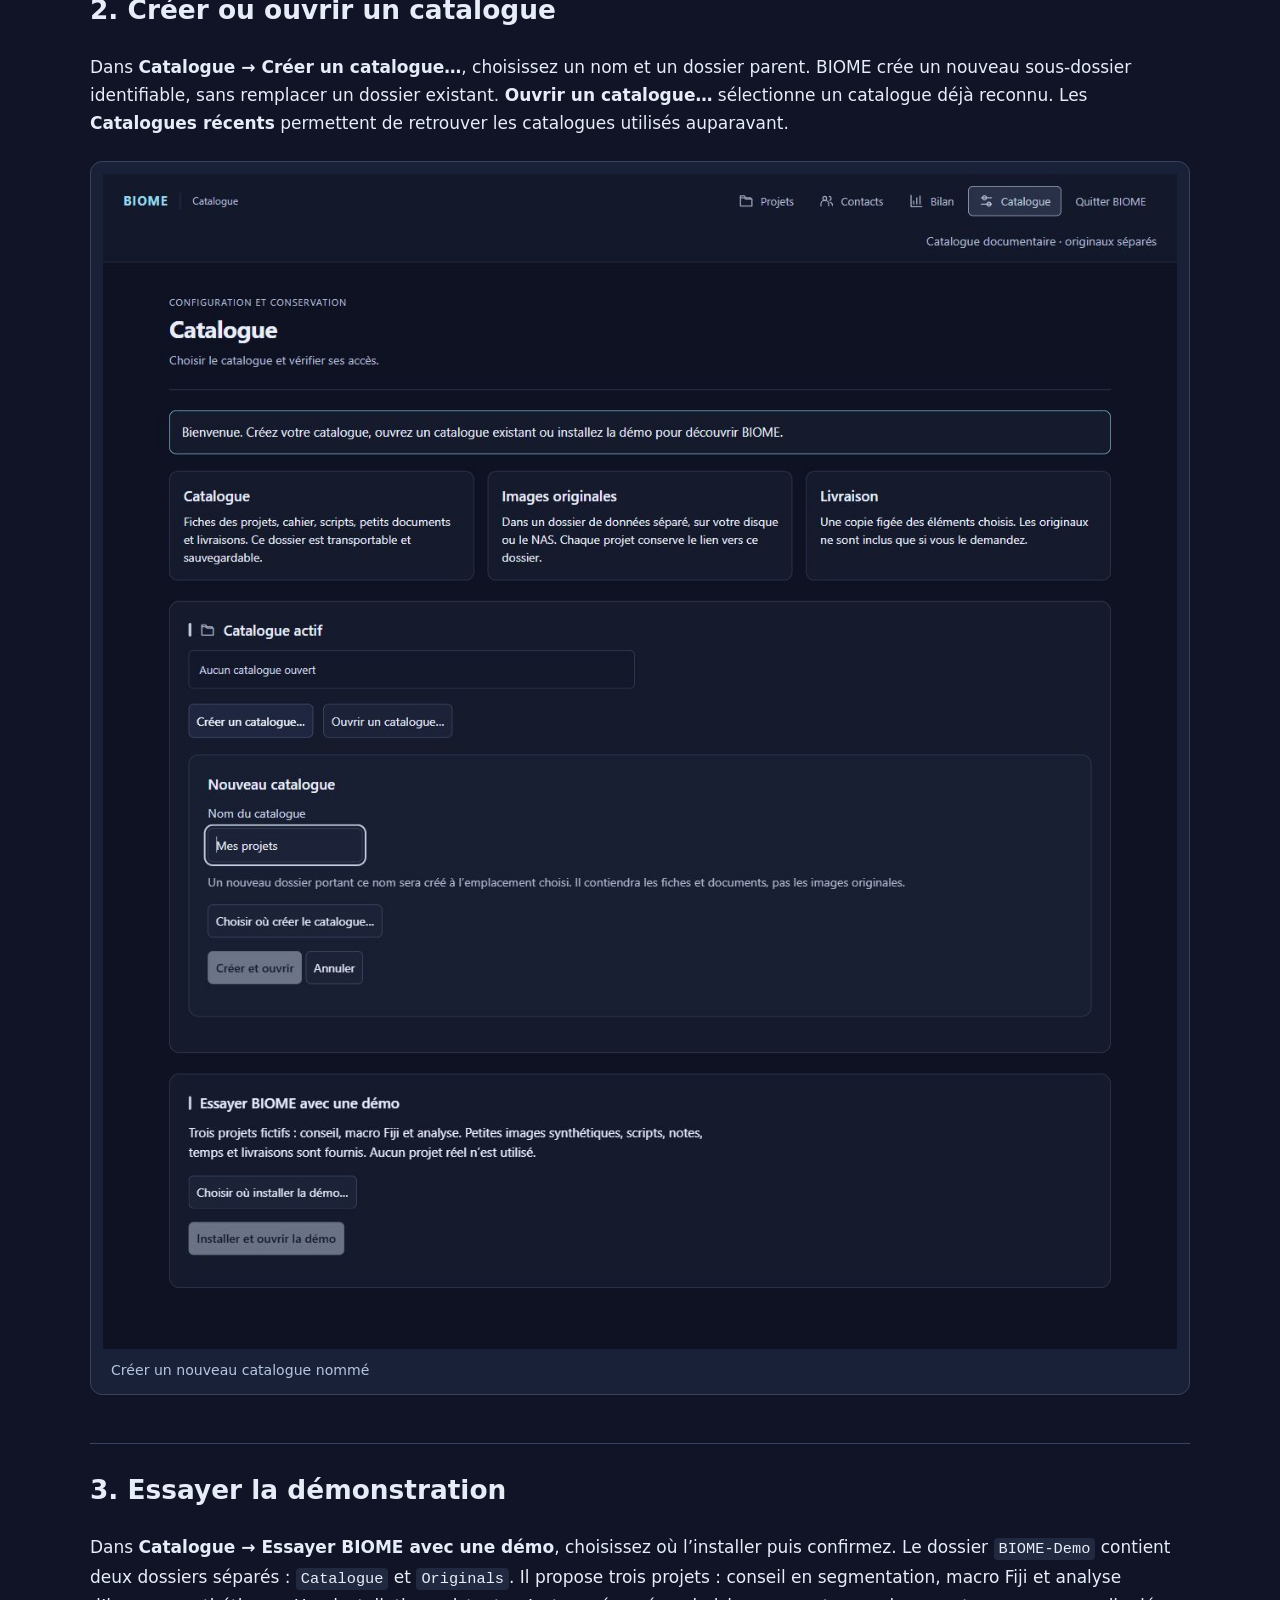
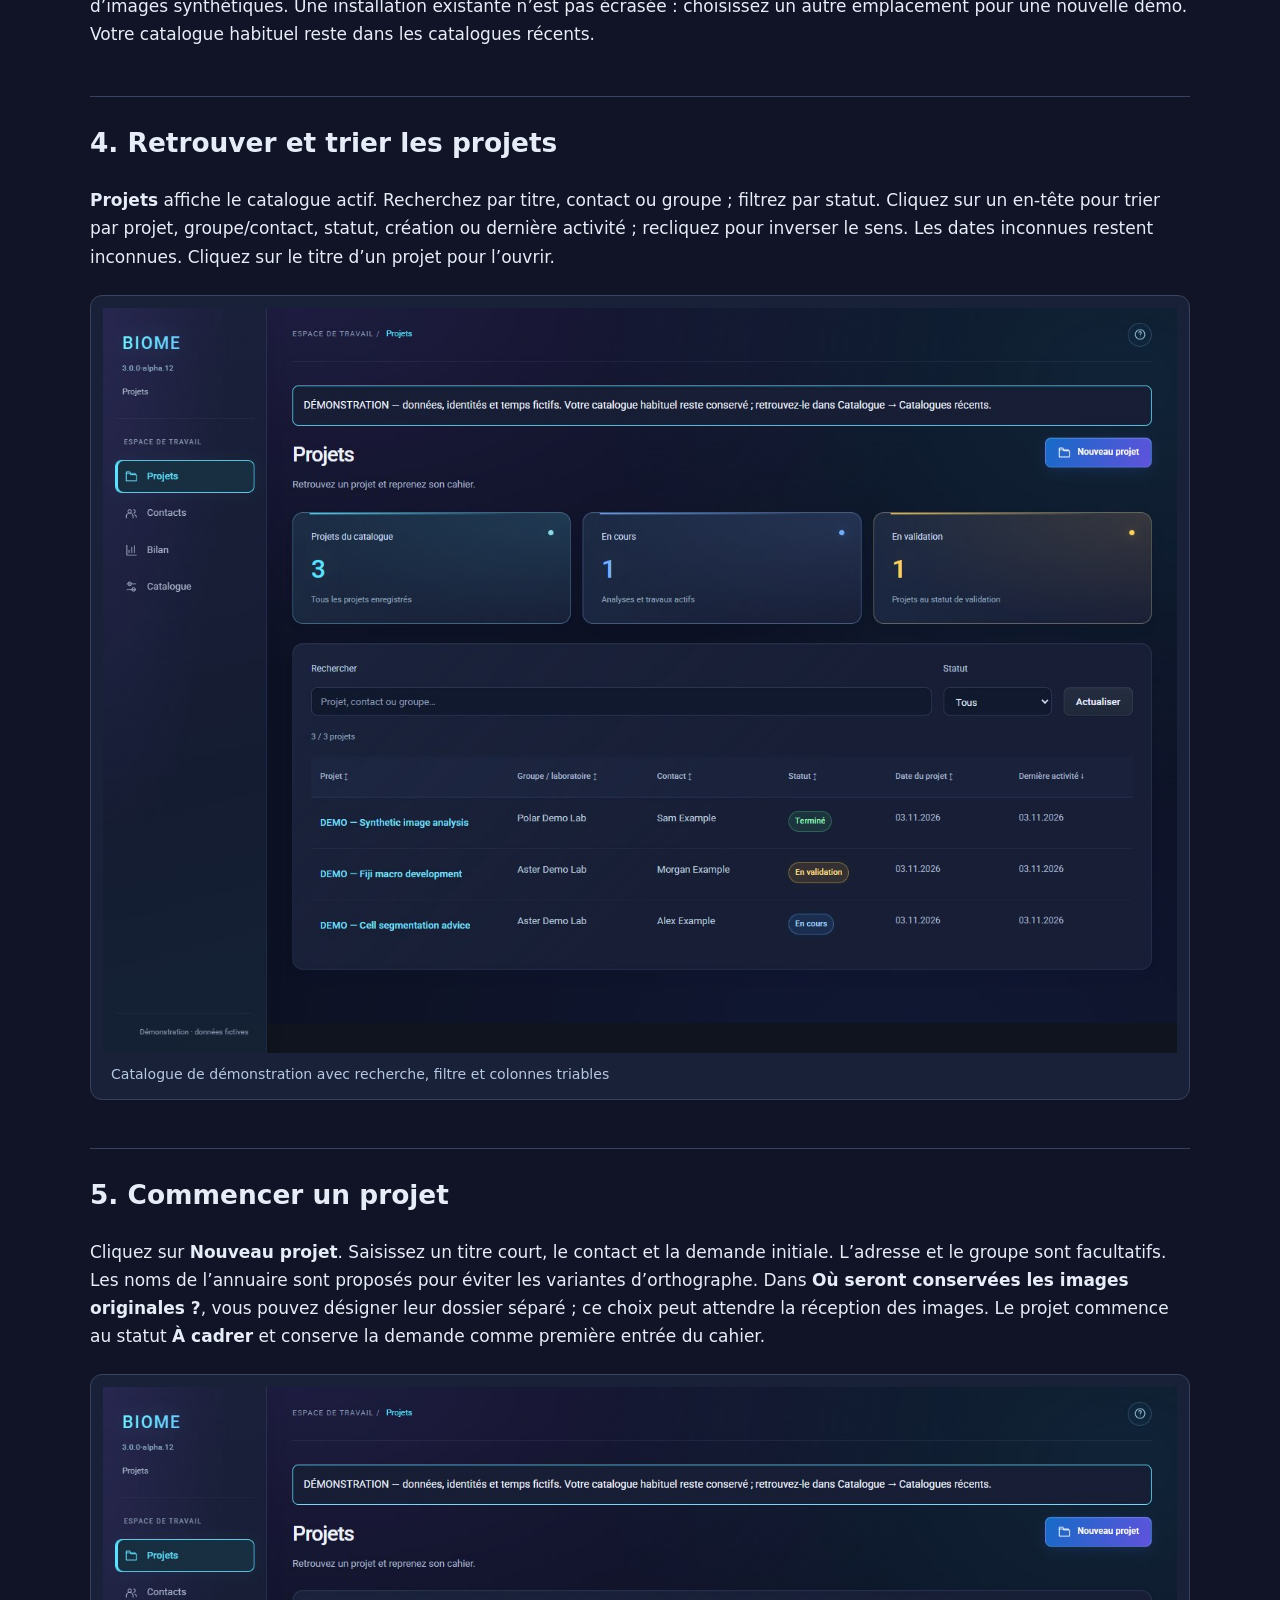
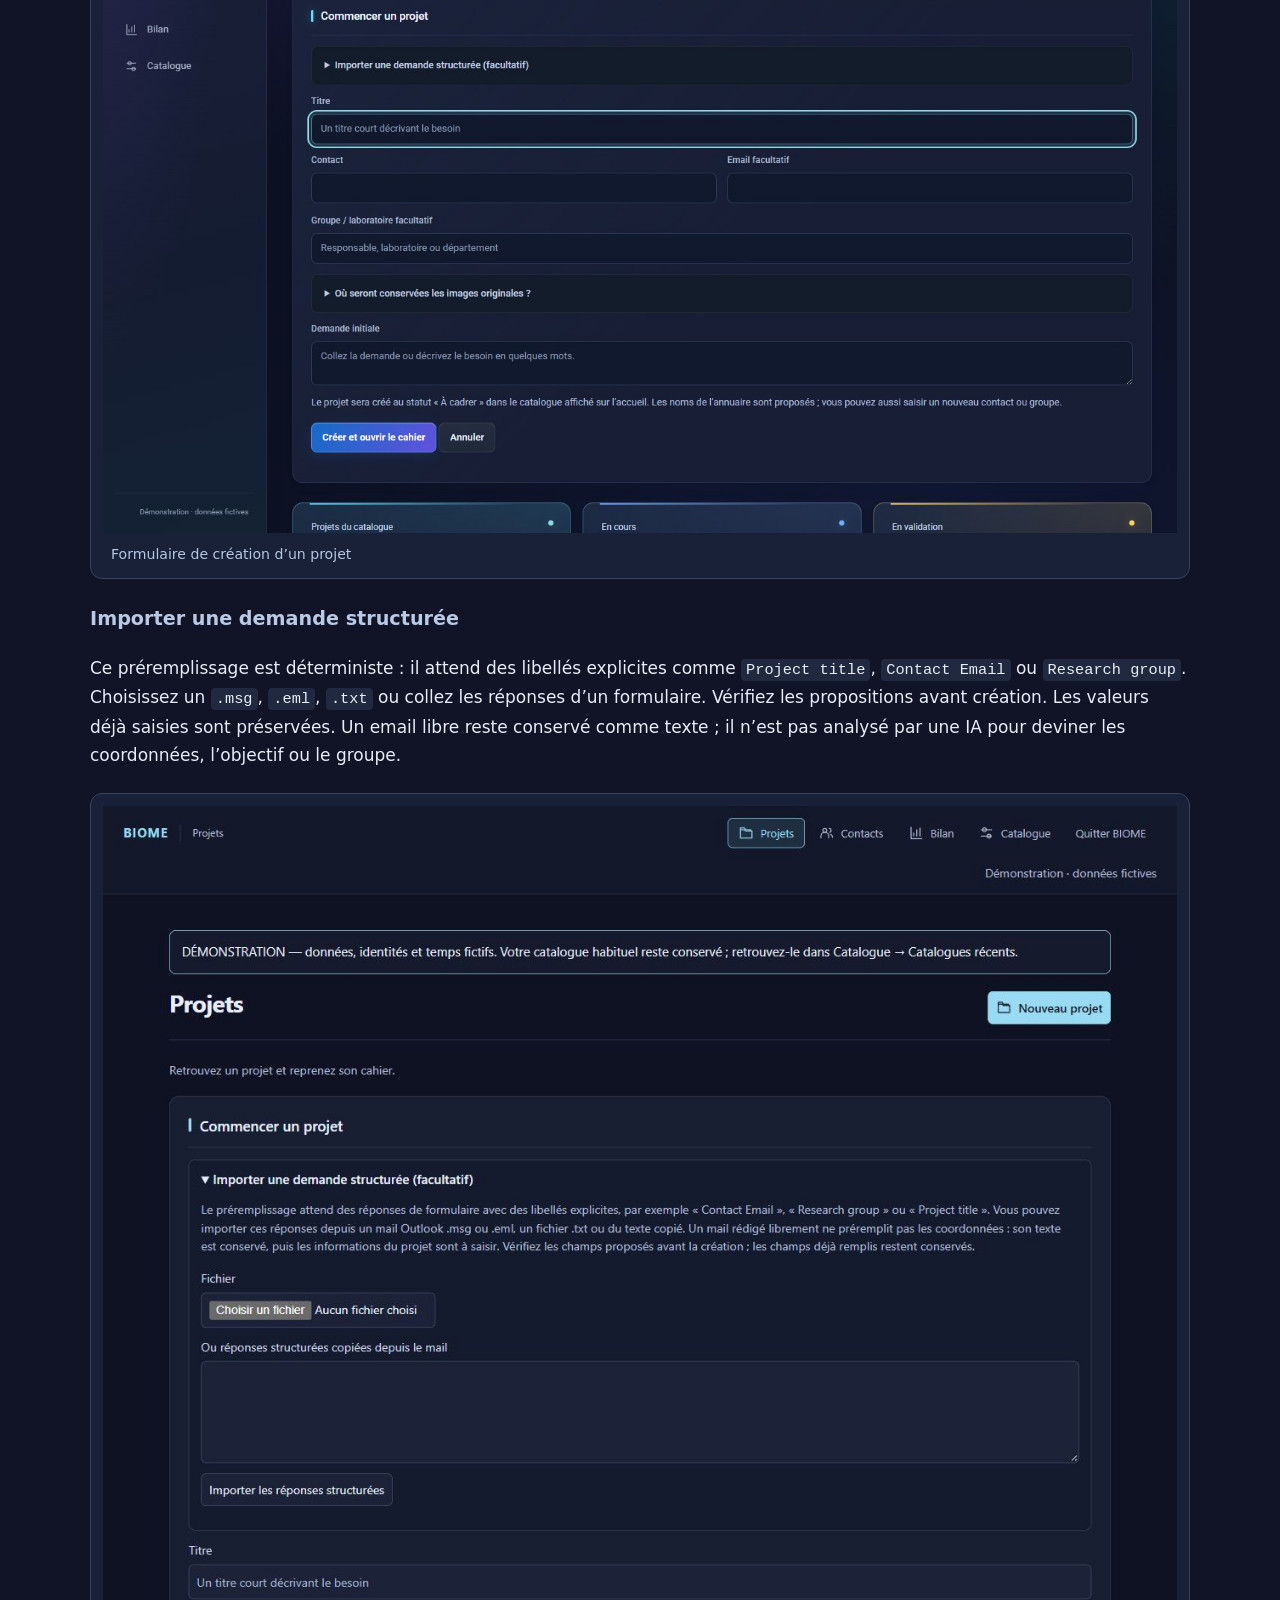
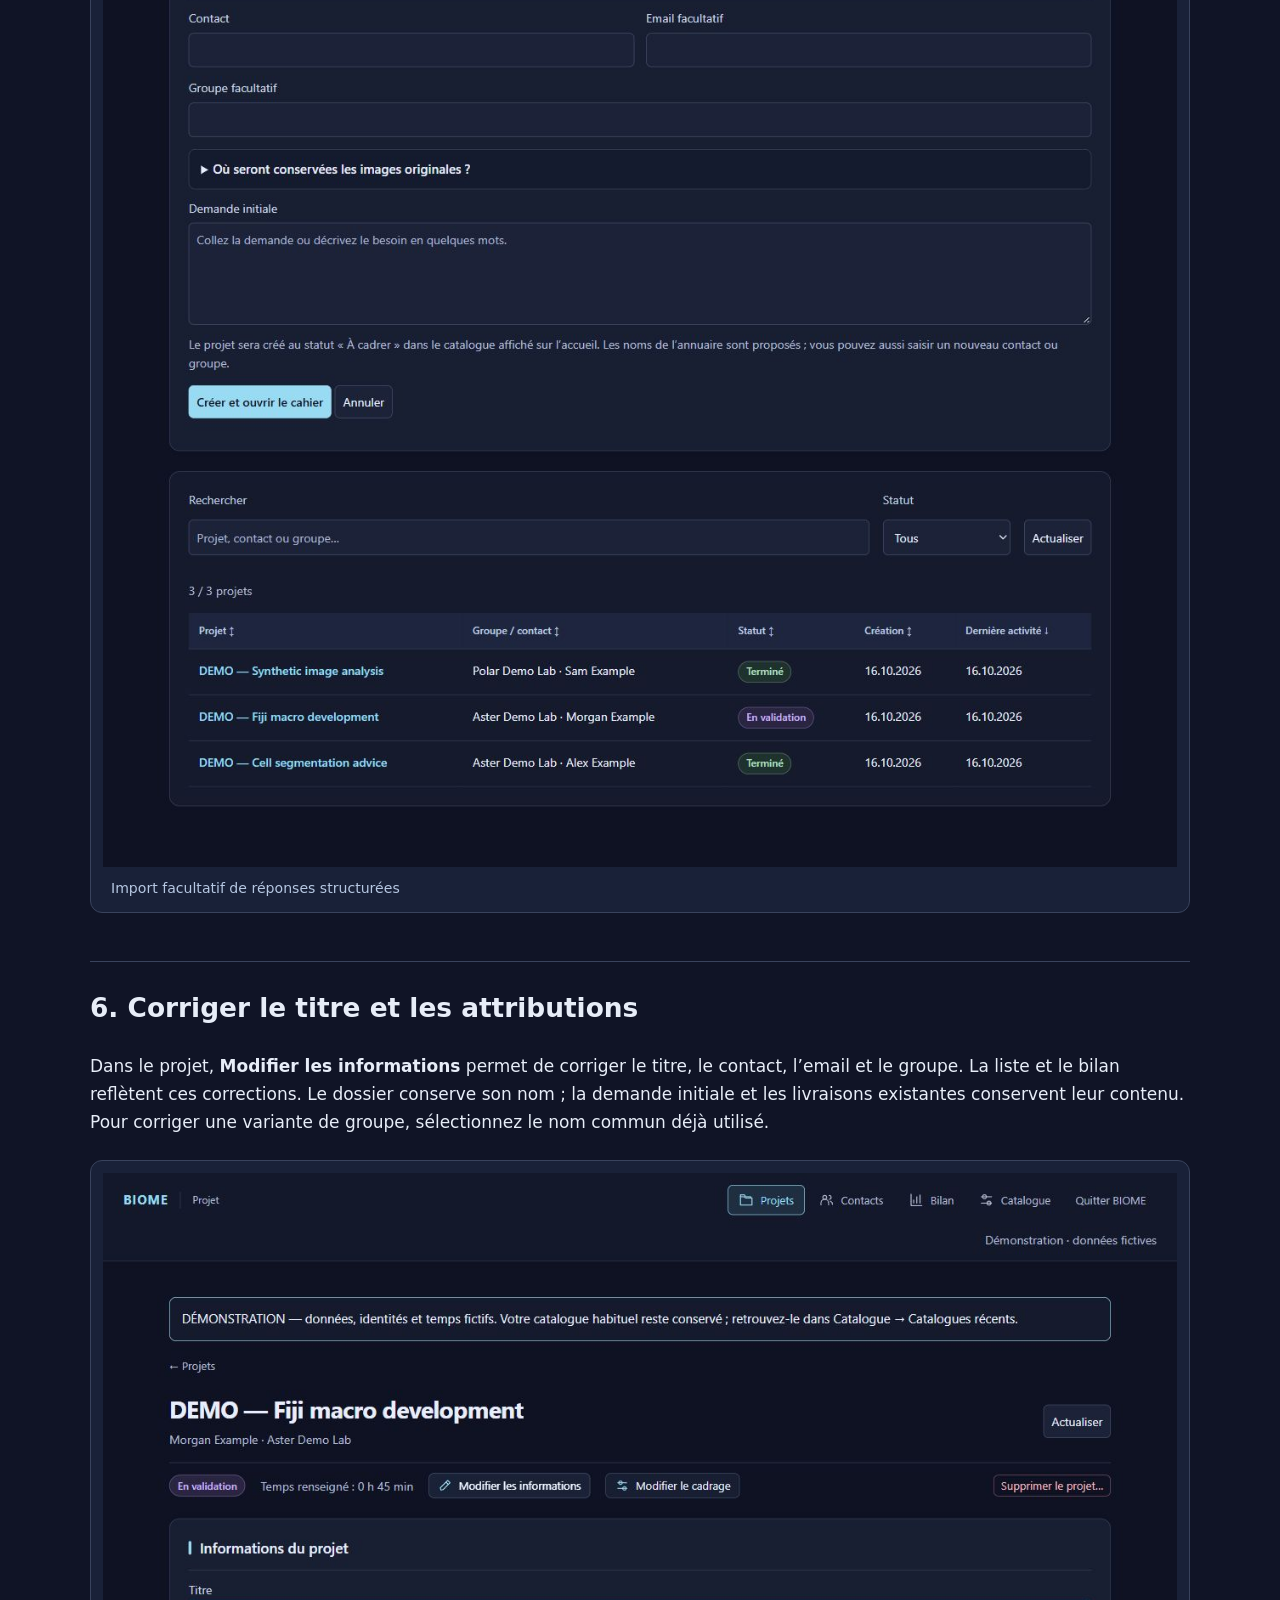
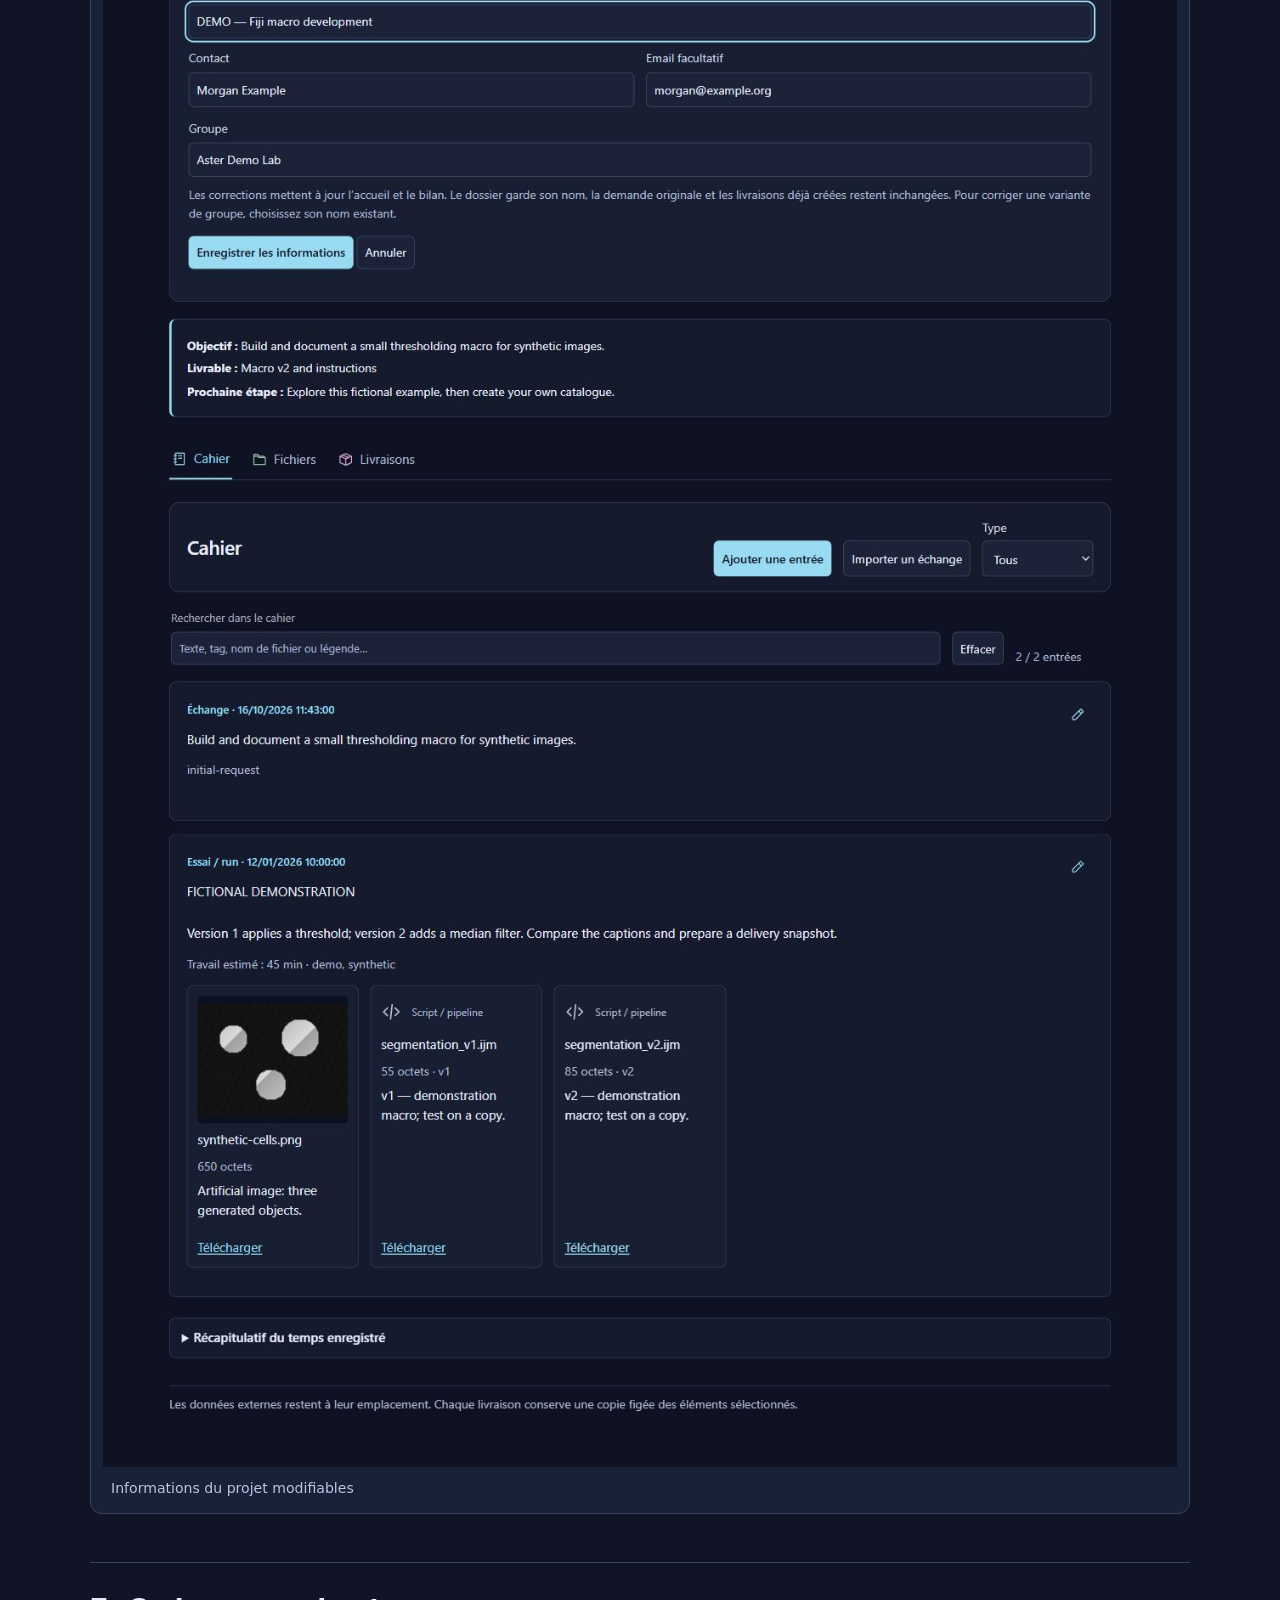
==== commit 027c5a82: "Release 3.0.0-alpha.13 with report exclusions and independent time" ====
--- a/docs/guide-utilisateur.fr.html
+++ b/docs/guide-utilisateur.fr.html
@@ -1,5 +1,5 @@
-<!doctype html><html lang="fr"><head><meta charset="utf-8"><meta name="viewport" content="width=device-width,initial-scale=1"><title>BIOME-next — guide illustré</title><style>body{margin:0;background:#101426;color:#e7edf8;font:17px/1.65 system-ui,Segoe UI,sans-serif}header,main{max-width:1100px;margin:auto;padding:28px}header{border-bottom:1px solid #39435d}h1{font-size:2.25rem}h2{font-size:1.65rem;margin-top:3rem;border-top:1px solid #39435d;padding-top:1.5rem}h3{font-size:1.2rem;color:#b9c9e6}a{color:#93dcef}code{background:#202940;padding:2px 5px;border-radius:4px;font-size:.9em}figure{margin:24px 0;padding:12px;background:#192138;border:1px solid #39435d;border-radius:12px}img{display:block;max-width:100%;height:auto;margin:auto}figcaption{font-size:.88rem;color:#b6c7e2;padding:10px 8px 0}nav{display:grid;grid-template-columns:repeat(auto-fit,minmax(250px,1fr));gap:8px 20px}nav a{font-size:.92rem}.table{overflow-x:auto}table{border-collapse:collapse;width:100%}th,td{text-align:left;padding:12px;border-bottom:1px solid #39435d}th{background:#202940}.note{color:#b6c7e2}@media(max-width:650px){main,header{padding:18px}h1{font-size:1.8rem}}@media print{body{background:white;color:#172033;font-size:10pt}a{color:#172033}header nav{display:none}h2{break-before:page}figure{background:white;border:1px solid #bbb;break-inside:avoid}img{max-height:210mm;max-width:100%;object-fit:contain}code,th{background:#eee}figcaption,.note,h3{color:#334155}}</style></head><body><header><strong>BIOME-next · 3.0.0-alpha.12</strong><p class="note">Cliquez sur une capture pour la voir en taille réelle. Ce guide fonctionne hors connexion.</p><nav aria-label="Contents"><a href="#section-2">Interface et aide contextuelle</a><a href="#section-3">Le parcours de travail</a><a href="#section-4">1. Installer et démarrer</a><a href="#section-5">2. Créer ou ouvrir un catalogue</a><a href="#section-6">3. Essayer la démonstration</a><a href="#section-7">4. Retrouver et trier les projets</a><a href="#section-8">5. Commencer un projet</a><a href="#section-10">6. Corriger le titre et les attributions</a><a href="#section-11">7. Cadrer ce qui est convenu</a><a href="#section-12">8. Tenir le cahier</a><a href="#section-16">9. Gérer fichiers, données et scripts</a><a href="#section-20">10. Préparer une livraison</a><a href="#section-21">11. Réutiliser contacts et groupes</a><a href="#section-23">12. Lire et exporter le bilan</a><a href="#section-24">13. Vérifier les dossiers et les accès</a><a href="#section-25">14. Retirer et restaurer un projet</a><a href="#section-26">15. Sauvegarder, restaurer ou déplacer le catalogue</a><a href="#section-27">16. À propos de l’ancien BIOME</a><a href="#section-28">Limites et retours utiles</a><a href="#section-29">Nouveautés alpha 6 : projets et bilan</a><a href="#section-30">Alpha 7 : version ouverte et suppression des fiches</a></nav></header><main><h1 id="section-1">BIOME-next — guide illustré</h1>
-<p>Version 3.0.0-alpha.12 · Windows · 3 novembre 2026</p>
+<!doctype html><html lang="fr"><head><meta charset="utf-8"><meta name="viewport" content="width=device-width,initial-scale=1"><title>BIOME-next — guide illustré</title><style>body{margin:0;background:#101426;color:#e7edf8;font:17px/1.65 system-ui,Segoe UI,sans-serif}header,main{max-width:1100px;margin:auto;padding:28px}header{border-bottom:1px solid #39435d}h1{font-size:2.25rem}h2{font-size:1.65rem;margin-top:3rem;border-top:1px solid #39435d;padding-top:1.5rem}h3{font-size:1.2rem;color:#b9c9e6}a{color:#93dcef}code{background:#202940;padding:2px 5px;border-radius:4px;font-size:.9em}figure{margin:24px 0;padding:12px;background:#192138;border:1px solid #39435d;border-radius:12px}img{display:block;max-width:100%;height:auto;margin:auto}figcaption{font-size:.88rem;color:#b6c7e2;padding:10px 8px 0}nav{display:grid;grid-template-columns:repeat(auto-fit,minmax(250px,1fr));gap:8px 20px}nav a{font-size:.92rem}.table{overflow-x:auto}table{border-collapse:collapse;width:100%}th,td{text-align:left;padding:12px;border-bottom:1px solid #39435d}th{background:#202940}.note{color:#b6c7e2}@media(max-width:650px){main,header{padding:18px}h1{font-size:1.8rem}}@media print{body{background:white;color:#172033;font-size:10pt}a{color:#172033}header nav{display:none}h2{break-before:page}figure{background:white;border:1px solid #bbb;break-inside:avoid}img{max-height:210mm;max-width:100%;object-fit:contain}code,th{background:#eee}figcaption,.note,h3{color:#334155}}</style></head><body><header><strong>BIOME-next · 3.0.0-alpha.13</strong><p class="note">Cliquez sur une capture pour la voir en taille réelle. Ce guide fonctionne hors connexion.</p><nav aria-label="Contents"><a href="#section-2">Interface et aide contextuelle</a><a href="#section-3">Temps autonome et périmètre des bilans</a><a href="#section-4">Le parcours de travail</a><a href="#section-5">1. Installer et démarrer</a><a href="#section-6">2. Créer ou ouvrir un catalogue</a><a href="#section-7">3. Essayer la démonstration</a><a href="#section-8">4. Retrouver et trier les projets</a><a href="#section-9">5. Commencer un projet</a><a href="#section-11">6. Corriger le titre et les attributions</a><a href="#section-12">7. Cadrer ce qui est convenu</a><a href="#section-13">8. Tenir le cahier</a><a href="#section-17">9. Gérer fichiers, données et scripts</a><a href="#section-21">10. Préparer une livraison</a><a href="#section-22">11. Réutiliser contacts et groupes</a><a href="#section-24">12. Lire et exporter le bilan</a><a href="#section-25">13. Vérifier les dossiers et les accès</a><a href="#section-26">14. Retirer et restaurer un projet</a><a href="#section-27">15. Sauvegarder, restaurer ou déplacer le catalogue</a><a href="#section-28">16. À propos de l’ancien BIOME</a><a href="#section-29">Limites et retours utiles</a><a href="#section-30">Nouveautés alpha 6 : projets et bilan</a><a href="#section-31">Alpha 7 : version ouverte et suppression des fiches</a></nav></header><main><h1 id="section-1">BIOME-next — guide illustré</h1>
+<p>Version 3.0.0-alpha.13 · Windows · 3 novembre 2026</p>
 <p>BIOME-next poursuit le développement de <a href="https://github.com/UniversalBuilder/BIOME">BIOME 2.x</a>, avec une architecture documentaire remaniée. L’ancien dépôt conserve l’historique ; le développement actif se poursuit ici. Cette préversion fonctionne en français. L’anglais par défaut et les fichiers de traduction restent à venir.</p>
 <p>Depuis alpha.3, les messages acceptent 50 Mo et les illustrations 10 Mo ; certaines captures alpha.2 montrent encore les anciennes limites. Le total par entrée est de 100 Mo et l’extraction des illustrations est plafonnée à 50 Mo.</p>
 <p>Toutes les captures ci-dessous proviennent de l’application réelle et utilisent exclusivement des identités, images et temps fictifs. Les dates et valeurs illustrent les fonctions, pas des résultats scientifiques.</p>
@@ -11,7 +11,12 @@
 <figure><a href="images/28-contextual-help.jpg"><img loading="lazy" src="images/28-contextual-help.jpg" alt="Aide courte adaptée à l’écran ouvert"></a><figcaption>Aide courte adaptée à l’écran ouvert</figcaption></figure>
 <figure><a href="images/29-action-tooltip.jpg"><img loading="lazy" src="images/29-action-tooltip.jpg" alt="Infobulle précisant l’effet d’une action"></a><figcaption>Infobulle précisant l’effet d’une action</figcaption></figure>
 <p>Les captures des principaux espaces ont été actualisées pour alpha.12. Certaines vues détaillées de parcours conservent leur ancien habillage ; leurs commandes et les actions décrites restent applicables.</p>
-<h2 id="section-3">Le parcours de travail</h2>
+<h2 id="section-3">Temps autonome et périmètre des bilans</h2>
+<p>Dans un projet, <strong>Temps &amp; bilan</strong> permet d’exclure volontairement ce projet de tous les indicateurs, avec un motif facultatif, ou de saisir du temps daté sans note. Le temps autonome s’ajoute à celui du cahier. Une estimation historique est identifiée et rattachée au mois et à l’année de la date choisie.</p>
+<p>Les temps inconnus restent distincts des zéros explicitement enregistrés. Les groupes, contacts et catégories manquants sont écartés des seuls calculs qui nécessitent ces informations. Le bilan et ses exports indiquent les populations retenues et exclues. Voir les <a href="report-scope-and-time.fr.html">règles détaillées du bilan et des durées</a>.</p>
+<figure><a href="images/30-project-time-scope.jpg"><img loading="lazy" src="images/30-project-time-scope.jpg" alt="Contrôles du temps autonome et de l’exclusion des bilans"></a><figcaption>Contrôles du temps autonome et de l’exclusion des bilans</figcaption></figure>
+<figure><a href="images/31-report-population.jpg"><img loading="lazy" src="images/31-report-population.jpg" alt="Périmètre du bilan, durées inconnues et zéros saisis"></a><figcaption>Périmètre du bilan, durées inconnues et zéros saisis</figcaption></figure>
+<h2 id="section-4">Le parcours de travail</h2>
 <p><strong>Demande → projet → originaux conservés → cadrage → essais et échanges → livraison → bilan.</strong></p>
 <p>Un conseil rapide peut se limiter à un projet, quelques images, une note avec le temps passé et la réponse envoyée. Un développement ajoute des essais, versions de scripts et livraisons successives. Une analyse complète peut référencer de grands volumes et conserver les résultats à transmettre. Les quatre interventions principales sont conseil, formation, développement et analyse.</p>
 <div class="table"><table><thead><tr><th>Élément</th><th>Contenu</th><th>Emplacement</th></tr></thead><tbody>
@@ -21,60 +26,60 @@
 <tr><td>Réglages</td><td>Dernier catalogue, état local et journaux</td><td><code>%LOCALAPPDATA%/BIOME</code></td></tr>
 </tbody></table></div>
 <p>Sauvegardez séparément le catalogue et les originaux. Déplacer le catalogue ne déplace pas les données référencées.</p>
-<h2 id="section-4">1. Installer et démarrer</h2>
-<p>Depuis la <a href="https://github.com/UniversalBuilder/BIOME-next/releases/tag/v3.0.0-alpha.12">release</a>, téléchargez <code>BIOME-Windows-portable-3.0.0-alpha.12.zip</code>. Extrayez tout le ZIP dans un dossier où vous pouvez écrire, puis ouvrez <code>BIOME/BIOME.exe</code>. Gardez le dossier <code>_internal</code> avec l’exécutable. Aucun Python ni serveur à installer. Chrome ou Edge fournit la fenêtre dédiée, sans les onglets du navigateur habituel.</p>
+<h2 id="section-5">1. Installer et démarrer</h2>
+<p>Depuis la <a href="https://github.com/UniversalBuilder/BIOME-next/releases/tag/v3.0.0-alpha.13">release</a>, téléchargez <code>BIOME-Windows-portable-3.0.0-alpha.13.zip</code>. Extrayez tout le ZIP dans un dossier où vous pouvez écrire, puis ouvrez <code>BIOME/BIOME.exe</code>. Gardez le dossier <code>_internal</code> avec l’exécutable. Aucun Python ni serveur à installer. Chrome ou Edge fournit la fenêtre dédiée, sans les onglets du navigateur habituel.</p>
 <p>Au premier démarrage, BIOME propose trois choix : créer un catalogue vide, ouvrir un catalogue existant, ou installer la démo. Les démarrages suivants rouvrent le dernier catalogue accessible. Fermez la fenêtre dédiée pour quitter BIOME ; le bouton <strong>Quitter BIOME</strong> reste aussi disponible.</p>
 <figure><a href="images/01-first-launch.jpg"><img loading="lazy" src="images/01-first-launch.jpg" alt="Premier lancement : les trois choix et le modèle de stockage"></a><figcaption>Premier lancement : les trois choix et le modèle de stockage</figcaption></figure>
-<h2 id="section-5">2. Créer ou ouvrir un catalogue</h2>
+<h2 id="section-6">2. Créer ou ouvrir un catalogue</h2>
 <p>Dans <strong>Catalogue → Créer un catalogue…</strong>, choisissez un nom et un dossier parent. BIOME crée un nouveau sous-dossier identifiable, sans remplacer un dossier existant. <strong>Ouvrir un catalogue…</strong> sélectionne un catalogue déjà reconnu. Les <strong>Catalogues récents</strong> permettent de retrouver les catalogues utilisés auparavant.</p>
 <figure><a href="images/02-create-catalogue.jpg"><img loading="lazy" src="images/02-create-catalogue.jpg" alt="Créer un nouveau catalogue nommé"></a><figcaption>Créer un nouveau catalogue nommé</figcaption></figure>
-<h2 id="section-6">3. Essayer la démonstration</h2>
+<h2 id="section-7">3. Essayer la démonstration</h2>
 <p>Dans <strong>Catalogue → Essayer BIOME avec une démo</strong>, choisissez où l’installer puis confirmez. Le dossier <code>BIOME-Demo</code> contient deux dossiers séparés : <code>Catalogue</code> et <code>Originals</code>. Il propose trois projets : conseil en segmentation, macro Fiji et analyse d’images synthétiques. Une installation existante n’est pas écrasée : choisissez un autre emplacement pour une nouvelle démo. Votre catalogue habituel reste dans les catalogues récents.</p>
-<h2 id="section-7">4. Retrouver et trier les projets</h2>
+<h2 id="section-8">4. Retrouver et trier les projets</h2>
 <p><strong>Projets</strong> affiche le catalogue actif. Recherchez par titre, contact ou groupe ; filtrez par statut. Cliquez sur un en-tête pour trier par projet, groupe/contact, statut, création ou dernière activité ; recliquez pour inverser le sens. Les dates inconnues restent inconnues. Cliquez sur le titre d’un projet pour l’ouvrir.</p>
 <figure><a href="images/03-projects.jpg"><img loading="lazy" src="images/03-projects.jpg" alt="Catalogue de démonstration avec recherche, filtre et colonnes triables"></a><figcaption>Catalogue de démonstration avec recherche, filtre et colonnes triables</figcaption></figure>
-<h2 id="section-8">5. Commencer un projet</h2>
+<h2 id="section-9">5. Commencer un projet</h2>
 <p>Cliquez sur <strong>Nouveau projet</strong>. Saisissez un titre court, le contact et la demande initiale. L’adresse et le groupe sont facultatifs. Les noms de l’annuaire sont proposés pour éviter les variantes d’orthographe. Dans <strong>Où seront conservées les images originales ?</strong>, vous pouvez désigner leur dossier séparé ; ce choix peut attendre la réception des images. Le projet commence au statut <strong>À cadrer</strong> et conserve la demande comme première entrée du cahier.</p>
 <figure><a href="images/04-new-project.jpg"><img loading="lazy" src="images/04-new-project.jpg" alt="Formulaire de création d’un projet"></a><figcaption>Formulaire de création d’un projet</figcaption></figure>
-<h3 id="section-9">Importer une demande structurée</h3>
+<h3 id="section-10">Importer une demande structurée</h3>
 <p>Ce préremplissage est déterministe : il attend des libellés explicites comme <code>Project title</code>, <code>Contact Email</code> ou <code>Research group</code>. Choisissez un <code>.msg</code>, <code>.eml</code>, <code>.txt</code> ou collez les réponses d’un formulaire. Vérifiez les propositions avant création. Les valeurs déjà saisies sont préservées. Un email libre reste conservé comme texte ; il n’est pas analysé par une IA pour deviner les coordonnées, l’objectif ou le groupe.</p>
 <figure><a href="images/05-request-import.jpg"><img loading="lazy" src="images/05-request-import.jpg" alt="Import facultatif de réponses structurées"></a><figcaption>Import facultatif de réponses structurées</figcaption></figure>
-<h2 id="section-10">6. Corriger le titre et les attributions</h2>
+<h2 id="section-11">6. Corriger le titre et les attributions</h2>
 <p>Dans le projet, <strong>Modifier les informations</strong> permet de corriger le titre, le contact, l’email et le groupe. La liste et le bilan reflètent ces corrections. Le dossier conserve son nom ; la demande initiale et les livraisons existantes conservent leur contenu. Pour corriger une variante de groupe, sélectionnez le nom commun déjà utilisé.</p>
 <figure><a href="images/20-edit-project.jpg"><img loading="lazy" src="images/20-edit-project.jpg" alt="Informations du projet modifiables"></a><figcaption>Informations du projet modifiables</figcaption></figure>
-<h2 id="section-11">7. Cadrer ce qui est convenu</h2>
+<h2 id="section-12">7. Cadrer ce qui est convenu</h2>
 <p><strong>Modifier le cadrage</strong> rassemble le statut, l’intervention principale, l’objectif, le livrable attendu et la prochaine étape. La validation, les logiciels, modalités et thématiques sont facultatifs. Précisez ces éléments quand vous les connaissez : une demande rapide ne nécessite pas un dossier scientifique complet.</p>
 <p>La <strong>prochaine étape</strong> est le repère actuel pour reprendre le travail. Le <strong>cahier</strong> conserve les essais, échanges et décisions datés. Ces deux informations ont des rôles complémentaires.</p>
 <figure><a href="images/07-framing.jpg"><img loading="lazy" src="images/07-framing.jpg" alt="Cadrage du projet fictif de macro Fiji"></a><figcaption>Cadrage du projet fictif de macro Fiji</figcaption></figure>
-<h2 id="section-12">8. Tenir le cahier</h2>
+<h2 id="section-13">8. Tenir le cahier</h2>
 <p>Le <strong>Cahier</strong> présente les entrées datées. Filtrez par type : note de travail, essai/run, réunion, échange ou décision. La recherche retrouve du texte, des tags, noms de fichiers et légendes. <strong>Modifier</strong> corrige une entrée existante ; <strong>Actualiser</strong> relit les fichiers du projet.</p>
 <figure><a href="images/06-notebook.jpg"><img loading="lazy" src="images/06-notebook.jpg" alt="Cahier avec demande, essai et pièces jointes"></a><figcaption>Cahier avec demande, essai et pièces jointes</figcaption></figure>
-<h3 id="section-13">Ajouter une entrée et le temps passé</h3>
+<h3 id="section-14">Ajouter une entrée et le temps passé</h3>
 <p><strong>Ajouter une entrée</strong> ouvre le formulaire. Choisissez le type, la date et l’heure de l’activité, écrivez une note utile et ajoutez éventuellement des tags et petits fichiers. Le temps correspond au <strong>travail humain estimé</strong>, saisi une seule fois pour une séance même si plusieurs notes la décrivent. Laissez vide si inconnu ou déjà compté ; vide ne signifie pas zéro travail. Le récapitulatif affiche les séances enregistrées.</p>
 <p>Les pièces jointes du cahier sont limitées à 100 fichiers, 10 Mo chacun (50 Mo pour un message ou fichier texte) et 100 Mo au total. Référencez ou recevez les gros fichiers via <strong>Fichiers</strong>.</p>
 <figure><a href="images/08-entry-and-time.jpg"><img loading="lazy" src="images/08-entry-and-time.jpg" alt="Nouvelle entrée : date, contenu, temps, tags et fichiers"></a><figcaption>Nouvelle entrée : date, contenu, temps, tags et fichiers</figcaption></figure>
-<h3 id="section-14">Importer un échange</h3>
+<h3 id="section-15">Importer un échange</h3>
 <p><strong>Importer un échange</strong> accepte <code>.msg</code>, <code>.eml</code>, <code>.txt</code> ou du texte copié. L’import prépare une entrée à relire ; il ne l’enregistre pas silencieusement. Le <code>.msg</code> permet de conserver le message original et de récupérer ses illustrations selon son contenu et les limites de taille. Les pièces jointes d’un <code>.eml</code> restent dans le message source. Vérifiez texte, date et fichiers avant d’enregistrer.</p>
 <figure><a href="images/21-import-exchange.jpg"><img loading="lazy" src="images/21-import-exchange.jpg" alt="Préparation d’un échange importé"></a><figcaption>Préparation d’un échange importé</figcaption></figure>
-<h3 id="section-15">Modifier une note dans un autre outil</h3>
+<h3 id="section-16">Modifier une note dans un autre outil</h3>
 <p>Une note enregistrée peut être relue après modification externe avec <strong>Actualiser</strong>. La protection intervient quand une note a changé sur disque <strong>depuis l’ouverture de son formulaire de modification dans BIOME</strong> : l’enregistrement ne doit pas écraser silencieusement cette nouvelle version. Ouvrir un fichier dans VS Code sans l’enregistrer ne change pas le fichier et ne le verrouille pas.</p>
-<h2 id="section-16">9. Gérer fichiers, données et scripts</h2>
+<h2 id="section-17">9. Gérer fichiers, données et scripts</h2>
 <p><strong>Fichiers</strong> distingue les jeux de données conservés ou référencés et les pièces jointes du cahier. <strong>Ajouter des données</strong> enregistre un emplacement et son utilisation sans copier les fichiers. <strong>Voir le chemin</strong> affiche la référence ; l’icône de dossier ouvre son emplacement ; l’icône de modification corrige les informations associées. Les liens nécessitent que le disque ou NAS reste accessible.</p>
 <p>Les pièces jointes peuvent être téléchargées ou retrouvées dans leur entrée avec <strong>Voir dans le cahier</strong>. Une image peut être agrandie.</p>
 <figure><a href="images/09-files.jpg"><img loading="lazy" src="images/09-files.jpg" alt="Fichiers : originaux liés, image et versions de scripts"></a><figcaption>Fichiers : originaux liés, image et versions de scripts</figcaption></figure>
-<h3 id="section-17">Recevoir des originaux depuis un transfert temporaire</h3>
+<h3 id="section-18">Recevoir des originaux depuis un transfert temporaire</h3>
 <p>Choisissez <strong>Recevoir un fichier ou un dossier…</strong>, sélectionnez la source téléchargée et nommez le jeu d’images. Préparez la réception, choisissez un stockage durable séparé du catalogue, puis lancez la copie. BIOME vérifie la copie par empreintes et conserve un reçu avec sa provenance. La source est conservée. Pour un nouveau catalogue, les originaux ne sont pas copiés dans le dossier documentaire.</p>
-<h3 id="section-18">Créer et ouvrir le dossier de données du projet</h3>
+<h3 id="section-19">Créer et ouvrir le dossier de données du projet</h3>
 <p>Dans <strong>Fichiers → Dossier de données du projet</strong>, cliquez sur <strong>Créer le dossier du projet…</strong>. Choisissez ou collez le chemin d’un dossier parent existant, hors du catalogue, puis vérifiez le nom proposé. Il réunit la date de création du projet, le groupe, le contact, le titre et un identifiant court ; vous pouvez le raccourcir. Validez avec <strong>Créer et lier ce dossier</strong>.</p>
 <p>BIOME crée <code>01_raw</code> pour les originaux intacts, <code>02_processed</code> pour les images transformées et étapes intermédiaires, <code>03_results</code> pour les résultats, et un <code>README.txt</code> bilingue permettant d’identifier le projet sans BIOME. Aucun dossier existant n’est écrasé. Pour réutiliser un emplacement, choisissez <strong>Lier un emplacement existant…</strong> : son contenu et son organisation restent inchangés.</p>
 <p>Les boutons <strong>Ouvrir le dossier du projet</strong> et <strong>Ouvrir 01_raw</strong> donnent un accès direct dans l’Explorateur. <strong>Recevoir des images dans 01_raw</strong> reprend automatiquement cette destination pour la copie vérifiée. Chaque réception crée un sous-dossier séparé et conserve la source téléchargée. Vous pouvez aussi déposer manuellement des originaux dans <code>01_raw</code> ; ces fichiers n’ont alors pas de reçu de copie BIOME. Référencez séparément les données transformées ou les résultats pour les proposer dans une livraison.</p>
 <p>Le catalogue conserve le cahier, les pièces jointes et les livraisons. Ces dossiers de données externes ne sont pas inclus dans sa sauvegarde : sauvegardez-les séparément. Renommer le projet ne renomme ni ne déplace son dossier externe.</p>
 <figure><a href="images/26-project-data-folder.jpg"><img loading="lazy" src="images/26-project-data-folder.jpg" alt="Dossier de données du projet et accès directs"></a><figcaption>Dossier de données du projet et accès directs</figcaption></figure>
 <figure><a href="images/11-receive-originals.jpg"><img loading="lazy" src="images/11-receive-originals.jpg" alt="Réception des originaux et choix du stockage durable"></a><figcaption>Réception des originaux et choix du stockage durable</figcaption></figure>
-<h3 id="section-19">Documenter une version de script</h3>
+<h3 id="section-20">Documenter une version de script</h3>
 <p>Lors de l’ajout d’une pièce jointe, le rôle <strong>Version de script / pipeline</strong> permet un libellé. Dans <strong>Fichiers</strong>, utilisez le crayon pour corriger ensuite le libellé et la légende, par exemple <code>v3 — ajout du filtre médian</code>. Cela décrit le fichier joint ; cela ne renomme pas son fichier source et ne remplace pas un système Git pour le code. Joignez un nouveau fichier pour conserver une nouvelle version du script. Les livraisons déjà créées restent figées.</p>
 <figure><a href="images/10-file-caption.jpg"><img loading="lazy" src="images/10-file-caption.jpg" alt="Modification du libellé et de la légende"></a><figcaption>Modification du libellé et de la légende</figcaption></figure>
-<h2 id="section-20">10. Préparer une livraison</h2>
+<h2 id="section-21">10. Préparer une livraison</h2>
 <p>Dans <strong>Livraisons → Préparer une livraison</strong>, rédigez un message et sélectionnez les fichiers à transmettre. Pour les données liées, choisissez explicitement de ne pas transmettre, de mentionner le chemin ou d’inclure les fichiers. Un chemin interne n’est pas forcément accessible au destinataire ; inclure de grands volumes demande du temps et de la place.</p>
 <p>Le ZIP conserve les éléments choisis et le contexte du projet au moment de sa création. Une modification ultérieure du cahier ou du cadrage ne modifie pas une livraison existante. BIOME prépare le ZIP ; vous l’envoyez ensuite par le canal approprié.</p>
 <p>Les contenus sont regroupés par entrée du cahier, avec leur date, nom d’origine, légende et version. Cliquez sur une ligne pour l’aperçu ; cochez sa case pour l’inclure. La recherche et les filtres conservent votre sélection. Les images peuvent être agrandies ; les scripts et messages disposent d’un aperçu texte. Les messages sources et archives techniques sont séparés et ne sont transmis que si vous les cochez explicitement.</p>
@@ -83,47 +88,47 @@
 <figure><a href="images/25-delivery-review.jpg"><img loading="lazy" src="images/25-delivery-review.jpg" alt="Récapitulatif avant création du ZIP"></a><figcaption>Récapitulatif avant création du ZIP</figcaption></figure>
 <p>Les livraisons numérotées restent disponibles avec leur date, commentaire et lien de téléchargement. Une correction transmise donne lieu à une nouvelle livraison.</p>
 <figure><a href="images/12-deliveries.jpg"><img loading="lazy" src="images/12-deliveries.jpg" alt="Historique des livraisons téléchargeables"></a><figcaption>Historique des livraisons téléchargeables</figcaption></figure>
-<h2 id="section-21">11. Réutiliser contacts et groupes</h2>
+<h2 id="section-22">11. Réutiliser contacts et groupes</h2>
 <p><strong>Contacts</strong> présente l’annuaire commun au catalogue. Ajoutez un contact avec son email facultatif, ou un groupe. Les actions <strong>Modifier</strong> corrigent les entrées et leurs attributions associées. Réutilisez un même nom pour un même groupe. Des noms distincts ne sont pas fusionnés automatiquement.</p>
 <figure><a href="images/14-contacts.jpg"><img loading="lazy" src="images/14-contacts.jpg" alt="Annuaire de démonstration"></a><figcaption>Annuaire de démonstration</figcaption></figure>
-<h3 id="section-22">Entretenir les listes du cadrage</h3>
+<h3 id="section-23">Entretenir les listes du cadrage</h3>
 <p>Dépliez <strong>Listes du cadrage : logiciels, modalités et thématiques</strong>. Choisissez une liste, ajoutez ou renommez une valeur, ou masquez-la des choix futurs. Le masquage préserve les projets qui l’utilisent ; le renommage corrige les cadrages associés en conservant leur historique.</p>
 <figure><a href="images/15-vocabularies.jpg"><img loading="lazy" src="images/15-vocabularies.jpg" alt="Listes partagées de logiciels et catégories scientifiques"></a><figcaption>Listes partagées de logiciels et catégories scientifiques</figcaption></figure>
-<h2 id="section-23">12. Lire et exporter le bilan</h2>
+<h2 id="section-24">12. Lire et exporter le bilan</h2>
 <p><strong>Bilan</strong> permet une année ou une période personnalisée inclusive, avec temps total renseigné, projets actifs, groupes et contacts impliqués. Les graphiques montrent l’évolution du temps et les répartitions par groupe et intervention. Dépliez les autres catégories et les tableaux si nécessaire. Cliquez sur un projet pour revenir à son dossier.</p>
 <p>L’attribution temporelle utilise la date des séances. Les statuts et catégories affichés sont les valeurs actuelles. Une absence de saisie ne prouve pas une absence de travail. Un projet peut relever de plusieurs logiciels ou thématiques : ces nombres ne s’additionnent pas comme une répartition exclusive des heures. Les anciens totaux non datés restent séparés.</p>
 <p><strong>Exporter le bilan (ZIP)</strong> produit le rapport PDF et les fichiers tabulaires détaillés de la période. Le PDF a sa propre mise en page ; il ne repose pas sur l’impression de la page du navigateur.</p>
 <figure><a href="images/16-activity-report.jpg"><img loading="lazy" src="images/16-activity-report.jpg" alt="Bilan fictif : 2 h 30, trois projets et graphiques"></a><figcaption>Bilan fictif : 2 h 30, trois projets et graphiques</figcaption></figure>
-<h2 id="section-24">13. Vérifier les dossiers et les accès</h2>
+<h2 id="section-25">13. Vérifier les dossiers et les accès</h2>
 <p>Dans <strong>Catalogue → État des dossiers</strong>, lancez <strong>Vérifier les dossiers et les accès</strong>. Le contrôle lit les informations du projet, dates et durées des séances, liens du cahier et pièces jointes, livraisons enregistrées et accès aux emplacements externes. Tous les emplacements enregistrés sont pris en compte, avec progression.</p>
 <p>Un fichier accessible est présent et lisible ; un dossier accessible peut être consulté. Une référence manquante, un refus d’accès ou un délai dépassé demande de vérifier le chemin, le disque, le réseau ou le VPN. Ce contrôle n’atteste ni la qualité scientifique des images, ni une intégrité complète de tous les fichiers d’un dossier externe. Il n’effectue aucune réparation et ne remplace pas une sauvegarde.</p>
 <figure><a href="images/18-checks.jpg"><img loading="lazy" src="images/18-checks.jpg" alt="Résultat réel du contrôle de la démo"></a><figcaption>Résultat réel du contrôle de la démo</figcaption></figure>
-<h2 id="section-25">14. Retirer et restaurer un projet</h2>
+<h2 id="section-26">14. Retirer et restaurer un projet</h2>
 <p>Dans un projet, <strong>Supprimer le projet…</strong> demande confirmation puis déplace son dossier documentaire dans la <strong>corbeille BIOME</strong>. Les données externes restent à leur emplacement. Ce retrait est récupérable.</p>
 <figure><a href="images/22-remove-project.jpg"><img loading="lazy" src="images/22-remove-project.jpg" alt="Confirmation du retrait d’un projet fictif"></a><figcaption>Confirmation du retrait d’un projet fictif</figcaption></figure>
 <p>Dans <strong>Catalogue → Corbeille des projets</strong>, cliquez sur <strong>Restaurer</strong>. BIOME rétablit le dossier sans écraser un projet déjà présent. Il n’y a pas de purge définitive proposée dans cette préversion.</p>
 <figure><a href="images/23-restore-project.jpg"><img loading="lazy" src="images/23-restore-project.jpg" alt="Projet fictif disponible pour restauration"></a><figcaption>Projet fictif disponible pour restauration</figcaption></figure>
-<h2 id="section-26">15. Sauvegarder, restaurer ou déplacer le catalogue</h2>
+<h2 id="section-27">15. Sauvegarder, restaurer ou déplacer le catalogue</h2>
 <p><strong>Créer une sauvegarde</strong> : choisissez une destination hors du catalogue et lancez la sauvegarde vérifiée. Elle inclut les documents, pièces jointes, livraisons et annuaire. Évitez les modifications externes pendant la copie. Les originaux référencés ont besoin de leur propre sauvegarde.</p>
 <p><strong>Restaurer une sauvegarde</strong> : choisissez le ZIP et un dossier parent. BIOME vérifie l’archive et crée un nouveau dossier ; le catalogue actuel reste conservé.</p>
 <p><strong>Déplacer ce catalogue</strong> : choisissez le nouveau dossier parent. BIOME copie le catalogue, vérifie ses fichiers puis utilise la nouvelle copie. L’ancien reste conservé comme copie de secours. Après bascule, les deux copies sont indépendantes : utilisez le catalogue choisi et vérifiez son chemin avant de travailler. Les originaux externes ne sont pas déplacés.</p>
 <figure><a href="images/19-backup-and-move.jpg"><img loading="lazy" src="images/19-backup-and-move.jpg" alt="Déplacement, sauvegarde et restauration explicitement séparés"></a><figcaption>Déplacement, sauvegarde et restauration explicitement séparés</figcaption></figure>
-<h2 id="section-27">16. À propos de l’ancien BIOME</h2>
+<h2 id="section-28">16. À propos de l’ancien BIOME</h2>
 <p>BIOME-next est le successeur en développement de BIOME 2.x. Son modèle documentaire diffère de l’ancienne architecture React/SQLite/Tauri. Un catalogue BIOME-next n’est pas une base SQLite de BIOME 2.x. Cette release ne propose pas d’import automatique universel de l’ancien format. Conservez vos anciennes données et sauvegardes ; une récupération historique doit être préparée séparément et contrôlée.</p>
-<h2 id="section-28">Limites et retours utiles</h2>
+<h2 id="section-29">Limites et retours utiles</h2>
 <p>La version est une alpha Windows x64, avec une interface française et une fenêtre utilisant Chrome ou Edge. Elle n’est pas signée numériquement. Les fichiers restent locaux ; aucun service d’IA n’interprète vos demandes. Les données de la démo ne valident aucune méthode d’analyse.</p>
 <p>Pour signaler un problème, indiquez la version, l’étape et le résultat attendu, avec un exemple fictif. Ne joignez ni catalogue réel, email privé, images de recherche ni identifiants. Le <a href="https://github.com/UniversalBuilder/BIOME-next">dépôt actif</a> contient le code, les tests et les prochaines évolutions.</p>
-<h2 id="section-29">Nouveautés alpha 6 : projets et bilan</h2>
+<h2 id="section-30">Nouveautés alpha 6 : projets et bilan</h2>
 <p>La liste des projets sépare <strong>Groupe / laboratoire</strong> et <strong>Contact</strong>, avec un tri indépendant sur chaque colonne. Un groupe peut être désigné par son responsable (PI), le laboratoire, le département ou la plateforme. Les crochets ne sont plus nécessaires pour distinguer ces libellés du contact ; les noms existants sont conservés.</p>
 <p>Chaque répartition du bilan indique son nombre de projets pris en compte et exclus. Pour les heures par groupe ou intervention, un projet doit avoir cette catégorie et du temps renseigné. Pour les logiciels, modalités et thématiques, seule la catégorie est nécessaire. Un zéro explicitement saisi reste comptabilisé. Les projets sans temps renseigné restent accessibles dans le volet dépliable du détail. Les exclusions sont calculées parmi les projets avec une activité documentée dans la période choisie.</p>
 <p>Le total du temps reste la somme de tous les temps saisis, même sans catégorie : il peut donc dépasser la somme d’une répartition. Les CSV et le PDF suivent les mêmes règles ; <strong>coverage.csv</strong> fournit les effectifs et motifs d’exclusion. Le détail exporté conserve tous les projets de la période.</p>
-<h2 id="section-30">Alpha 7 : version ouverte et suppression des fiches</h2>
+<h2 id="section-31">Alpha 7 : version ouverte et suppression des fiches</h2>
 <p>La version effectivement ouverte est affichée en haut de la fenêtre. Si une autre version fonctionne encore, le nouveau lanceur vous demande de cliquer sur <strong>Quitter BIOME</strong> dans cette ancienne fenêtre, puis de relancer la nouvelle version. Cet avertissement concerne les anciennes versions ; depuis alpha.9, fermer la dernière fenêtre dédiée arrête BIOME.</p>
 <p>Dans <strong>Contacts</strong>, cliquez sur <strong>Supprimer…</strong>. Une fiche inutilisée peut être retirée après confirmation. Si elle est associée à des projets, la liste des projets concernés est affichée et une fiche de remplacement du même type est obligatoire. Créez-la d’abord si nécessaire. Le bouton <strong>Réattribuer et supprimer</strong> met à jour les noms et l’email du contact dans les projets, puis retire l’ancienne fiche. Les bilans utilisent les nouvelles attributions. Les notes, livraisons et historiques sont conservés. Les projets dans la corbeille restent inchangés ; leur restauration peut réintroduire une ancienne fiche.</p>
-<h3 id="section-31">Fermer BIOME</h3>
+<h3 id="section-32">Fermer BIOME</h3>
 <p>Fermez la fenêtre dédiée avec sa croix habituelle. Fermer la dernière fenêtre BIOME arrête le programme et libère son verrou. Si plusieurs fenêtres BIOME sont ouvertes, le programme reste actif jusqu’à la fermeture de la dernière. Une copie ou un enregistrement déjà en cours côté serveur se termine avant l’arrêt. <strong>Quitter BIOME</strong> reste une alternative et ferme aussi les fenêtres de l’application.</p>
 <p>Actualiser la page ou réduire la fenêtre ne déclenche pas l’arrêt. Ce fonctionnement concerne le lancement normal de l’application ; les lancements explicites sans fenêtre restent actifs jusqu’à leur arrêt. Pour cette première mise à jour depuis une ancienne version, quittez encore l’ancienne instance avant de lancer la nouvelle.</p>
-<h3 id="section-32">Corriger les dates et compléter une fiche historique</h3>
+<h3 id="section-33">Corriger les dates et compléter une fiche historique</h3>
 <p>Dans <strong>Modifier les informations</strong>, renseignez <strong>Date du projet</strong> et, si utile, <strong>Dernière activité connue (facultatif)</strong>. Ces champs fonctionnent pour les projets historiques et actuels. Une fiche au format 1.1 peut conserver un contact ou groupe inconnu pendant la correction des dates. Laissez une date vide pour indiquer qu’elle n’est pas connue.</p>
 <p>Si le dossier d’origine ou le titre commence par une date valide, BIOME propose <strong>Utiliser le…</strong>. La proposition doit être confirmée ; la date d’import ne remplace jamais automatiquement une date historique absente. La liste affiche la date confirmée et sa colonne reste triable.</p>
 <p>La dernière activité connue complète un historique incomplet. Une séance, une réception ou une mise à jour du cadrage plus récente reste prioritaire. La correction des informations ne rend plus le projet artificiellement récent. Ces champs ne créent ni séance ni temps de travail : le bilan reste fondé sur les entrées et temps datés. Corrigez une date de séance erronée dans l’entrée correspondante du cahier.</p>
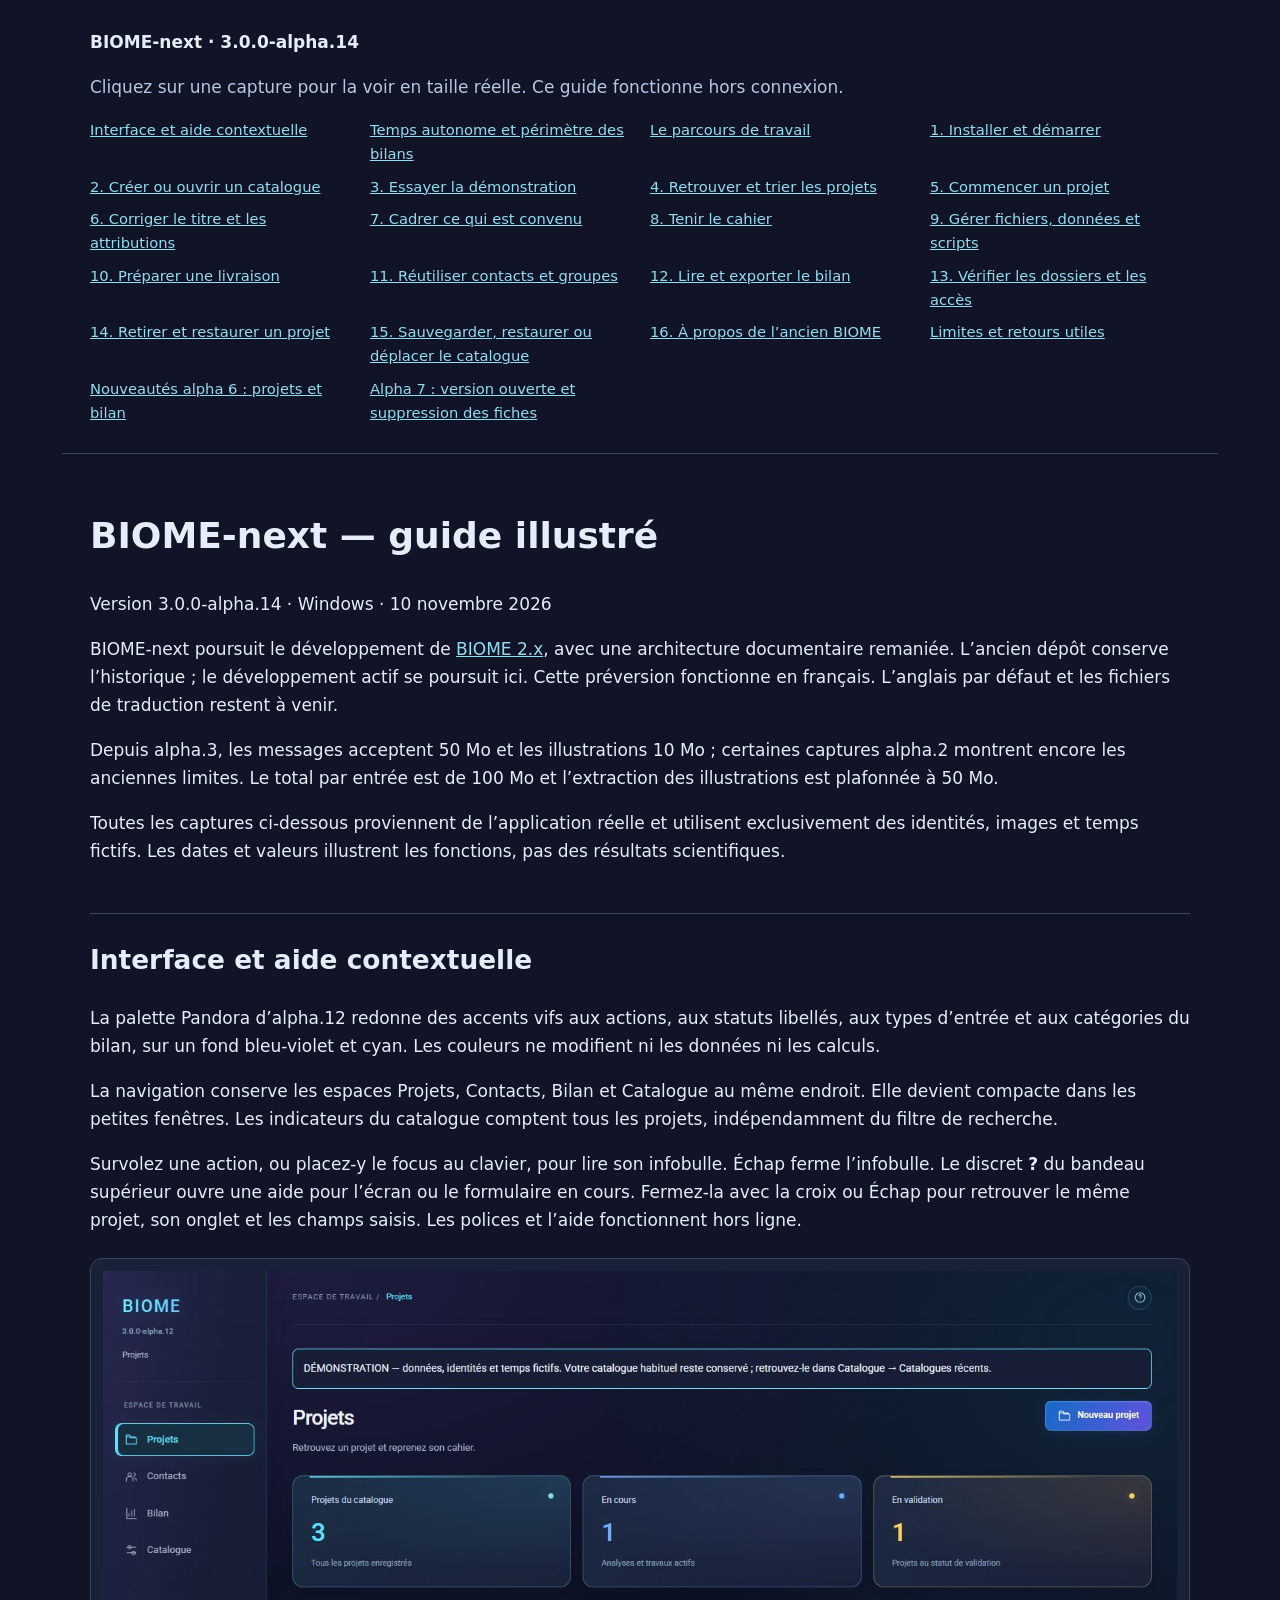
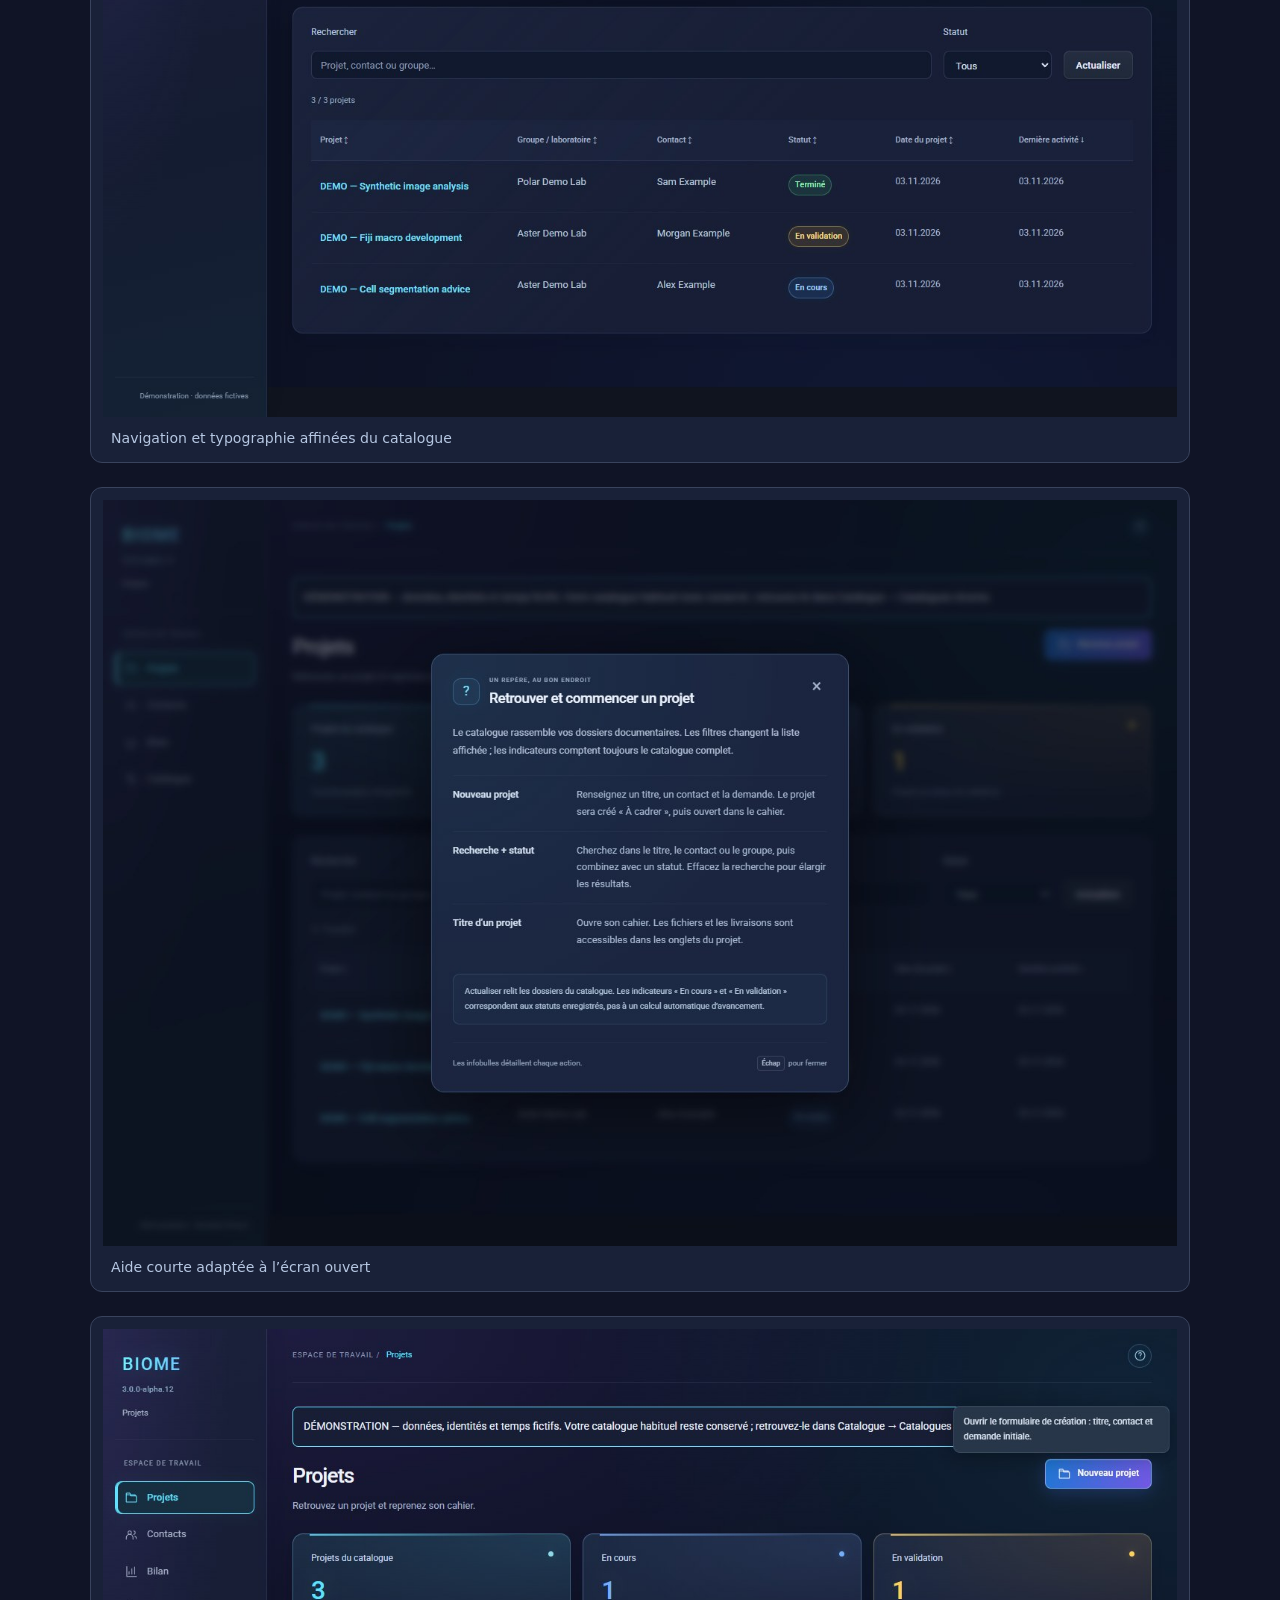
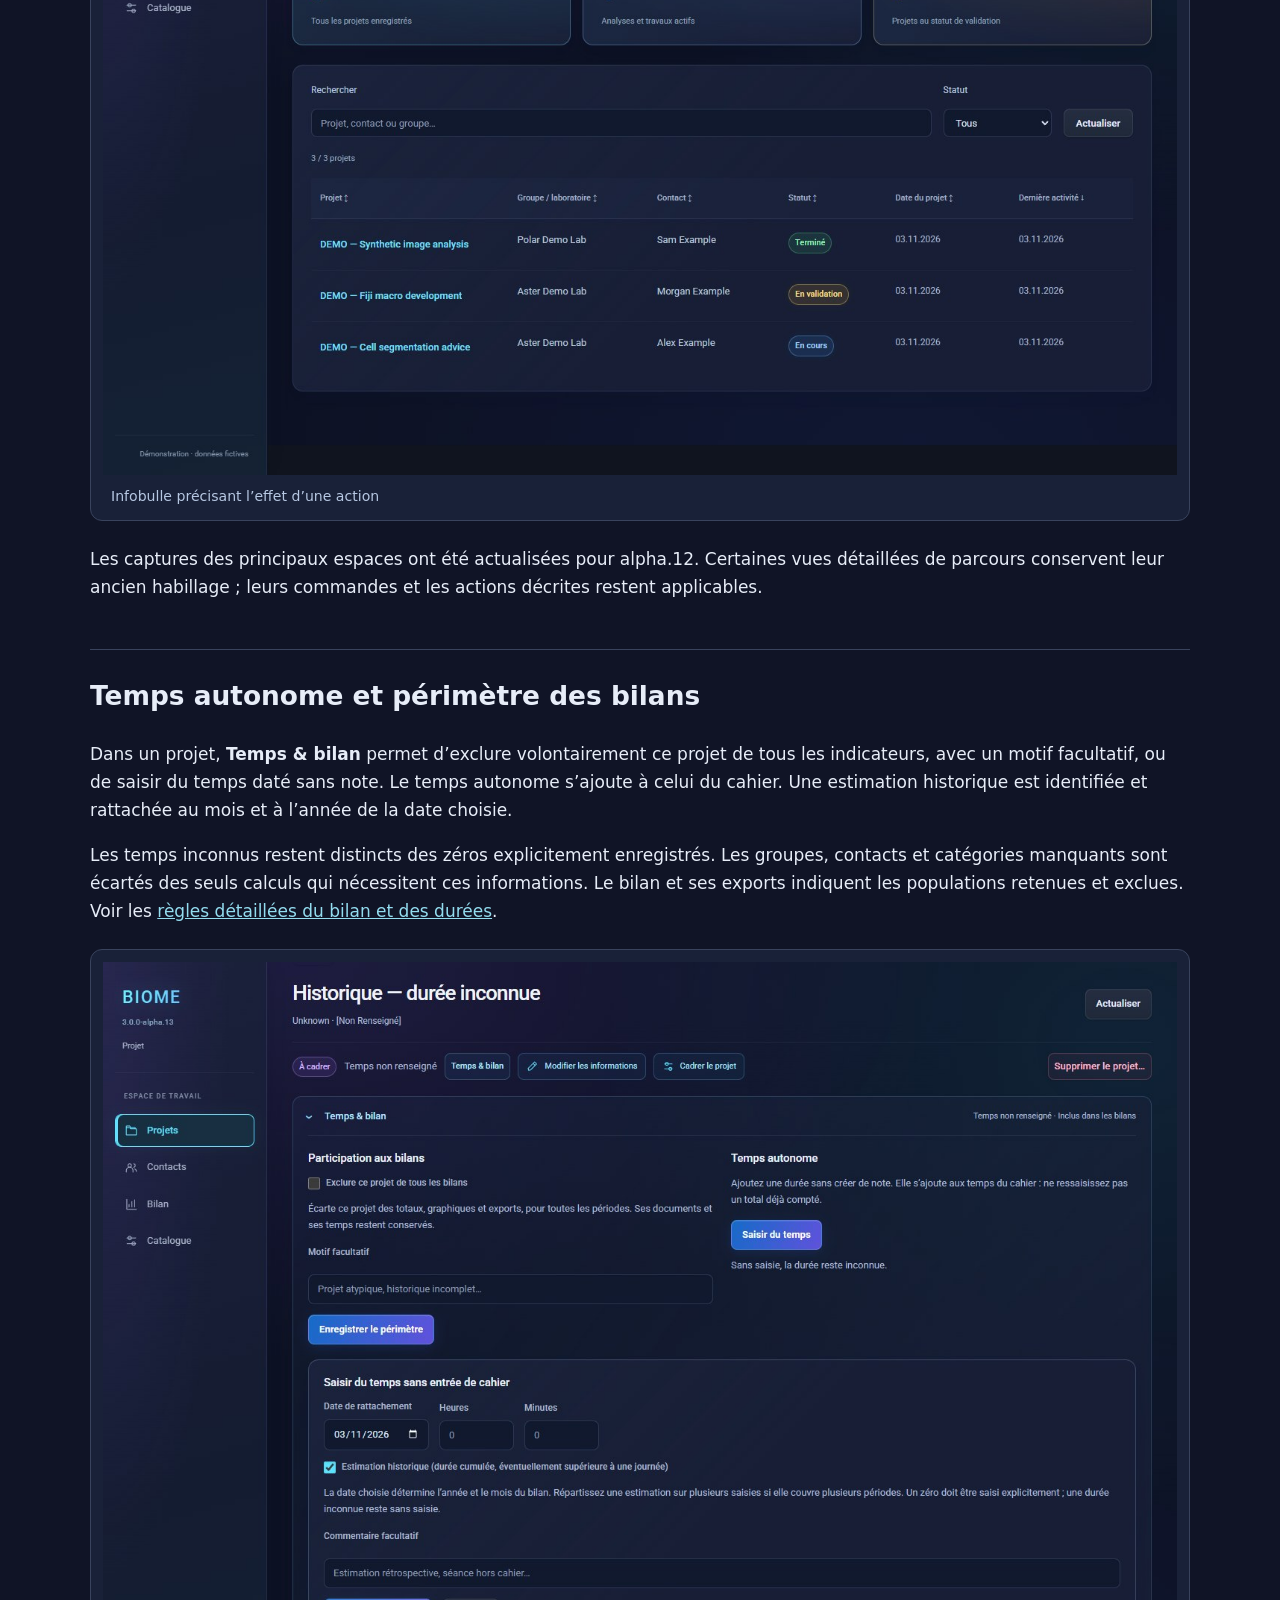
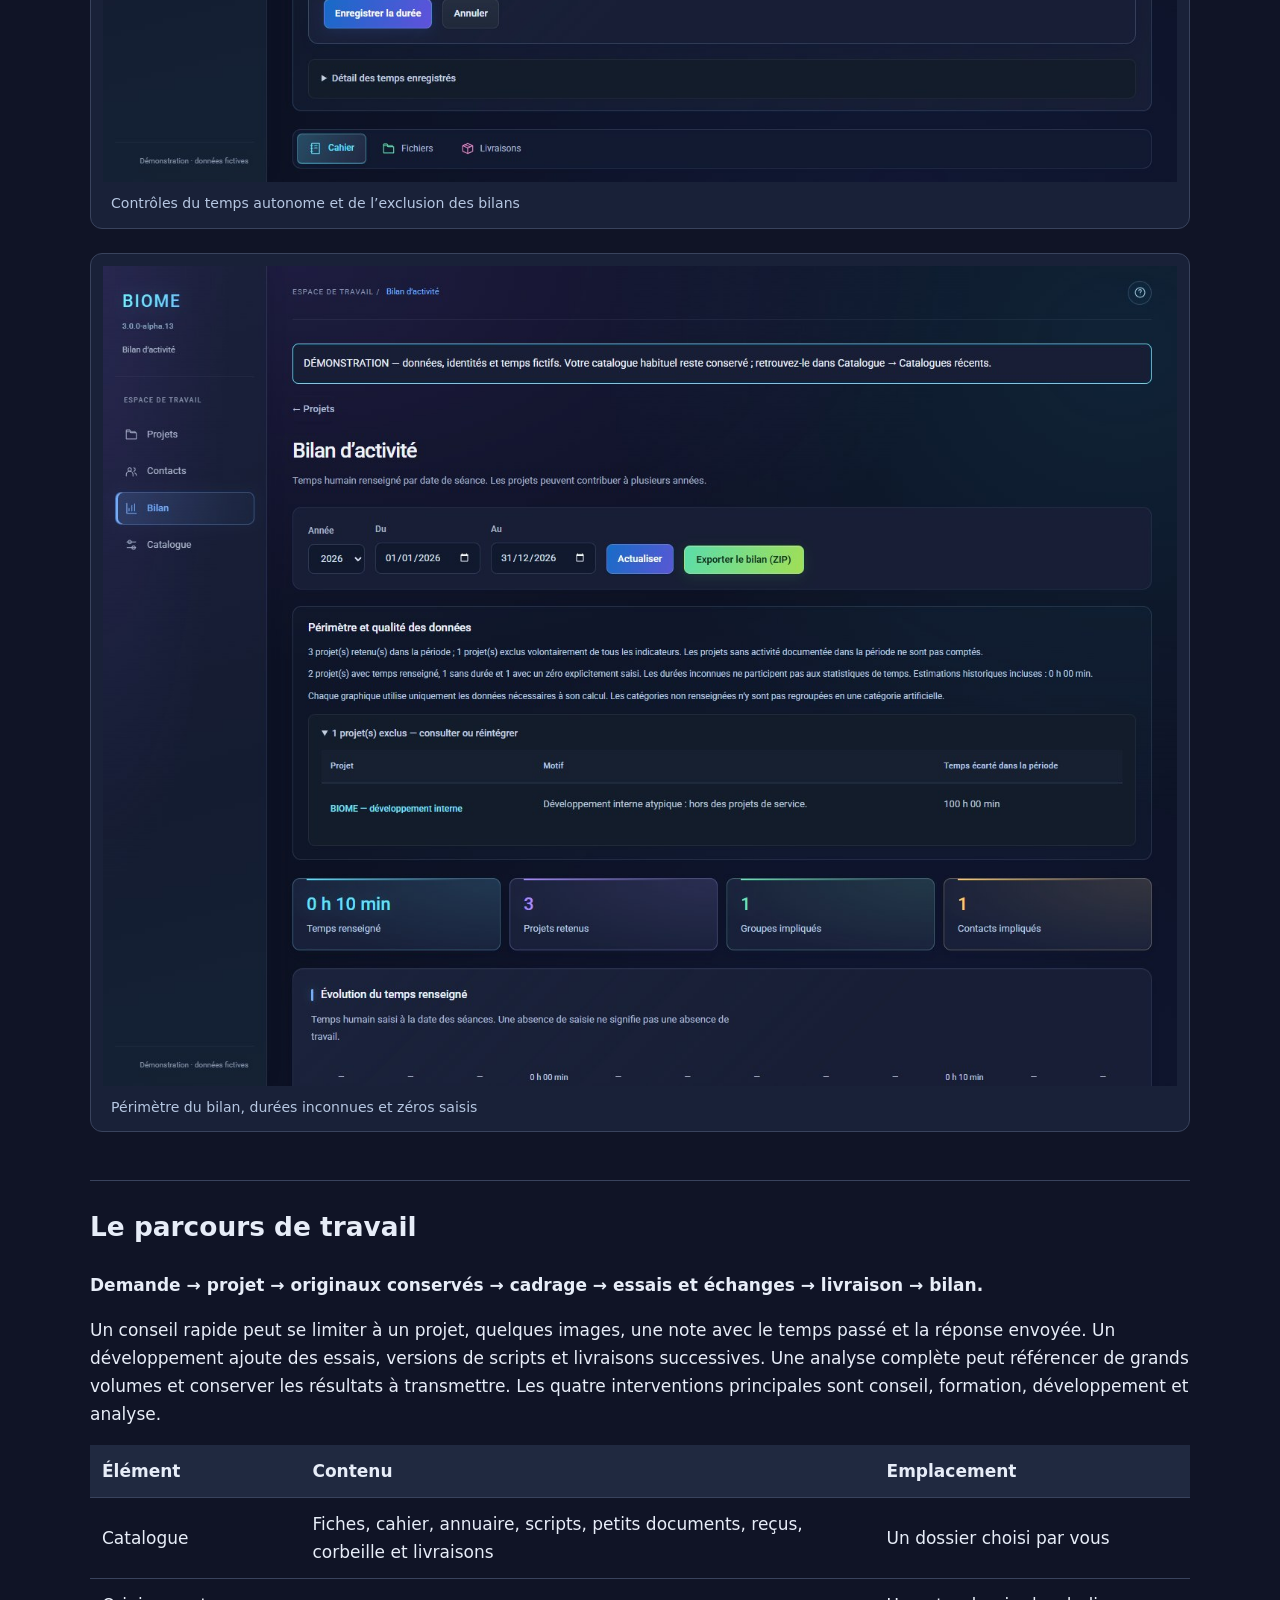
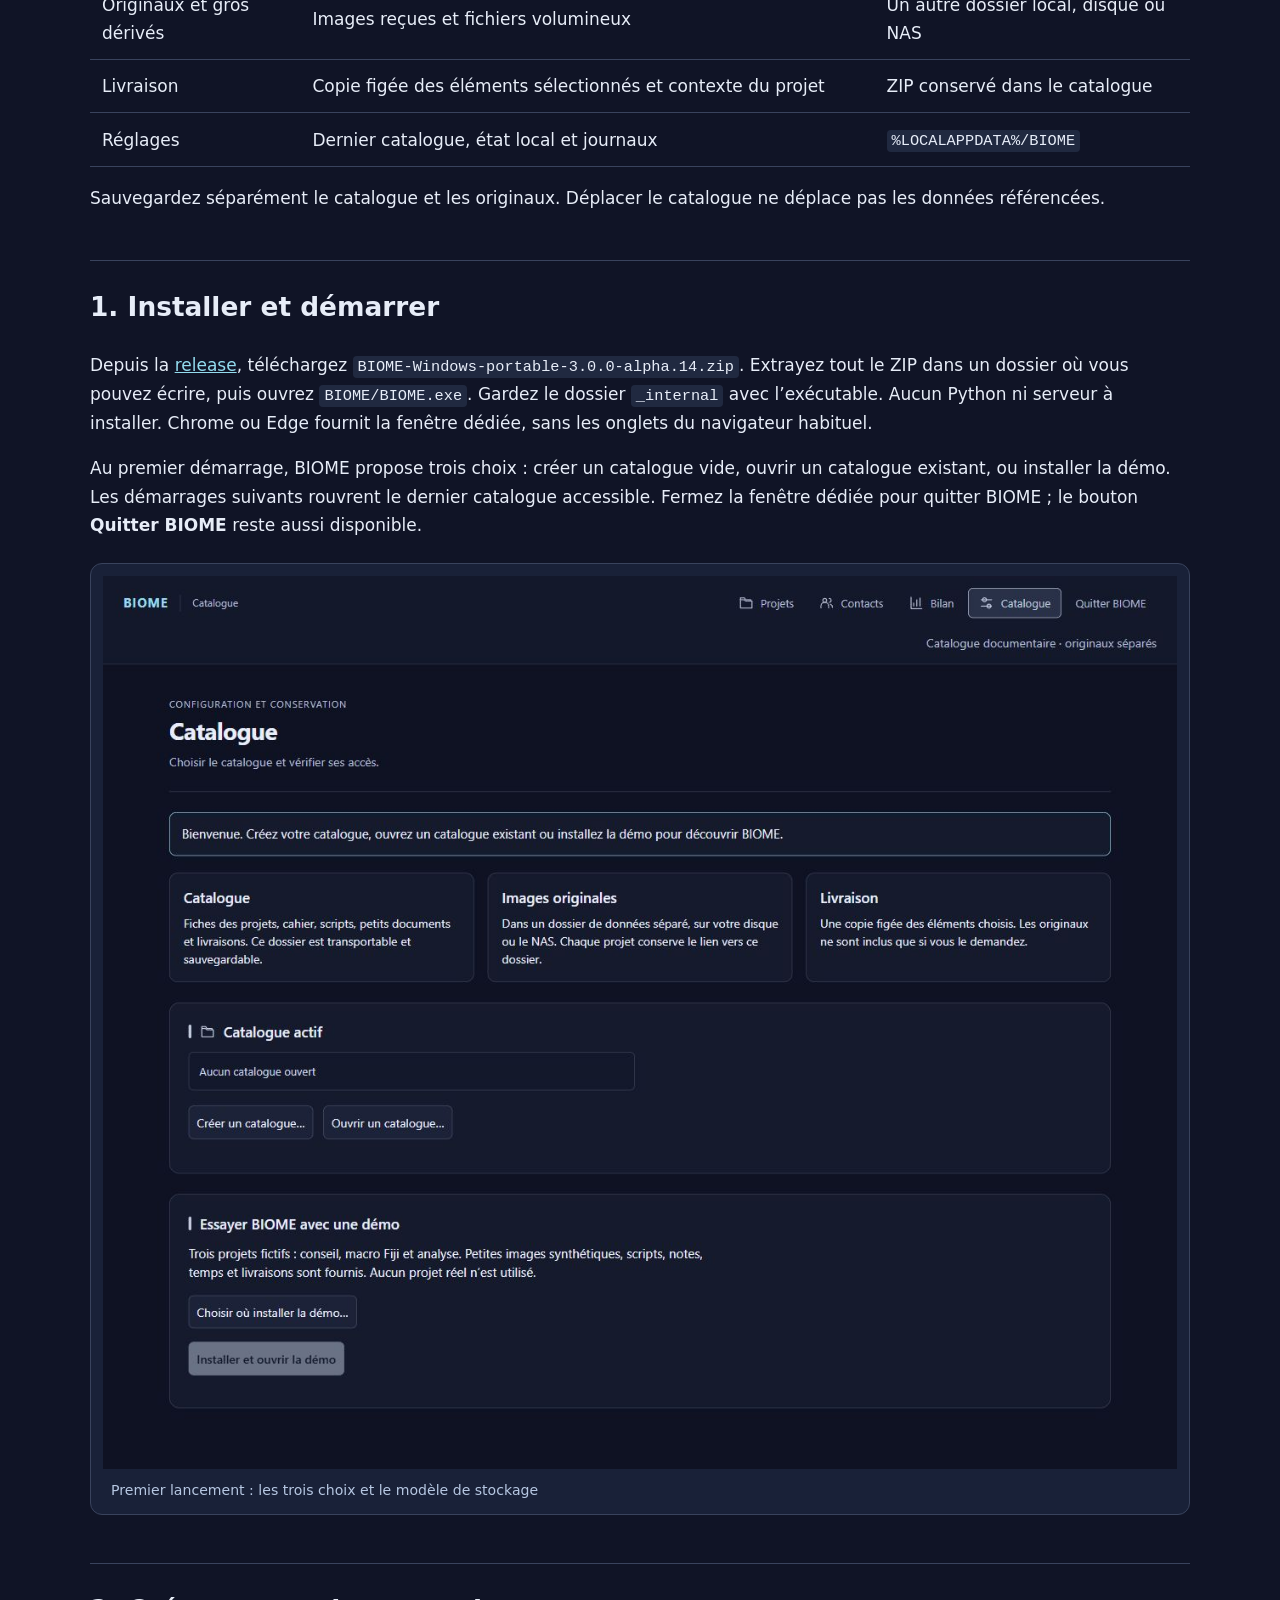
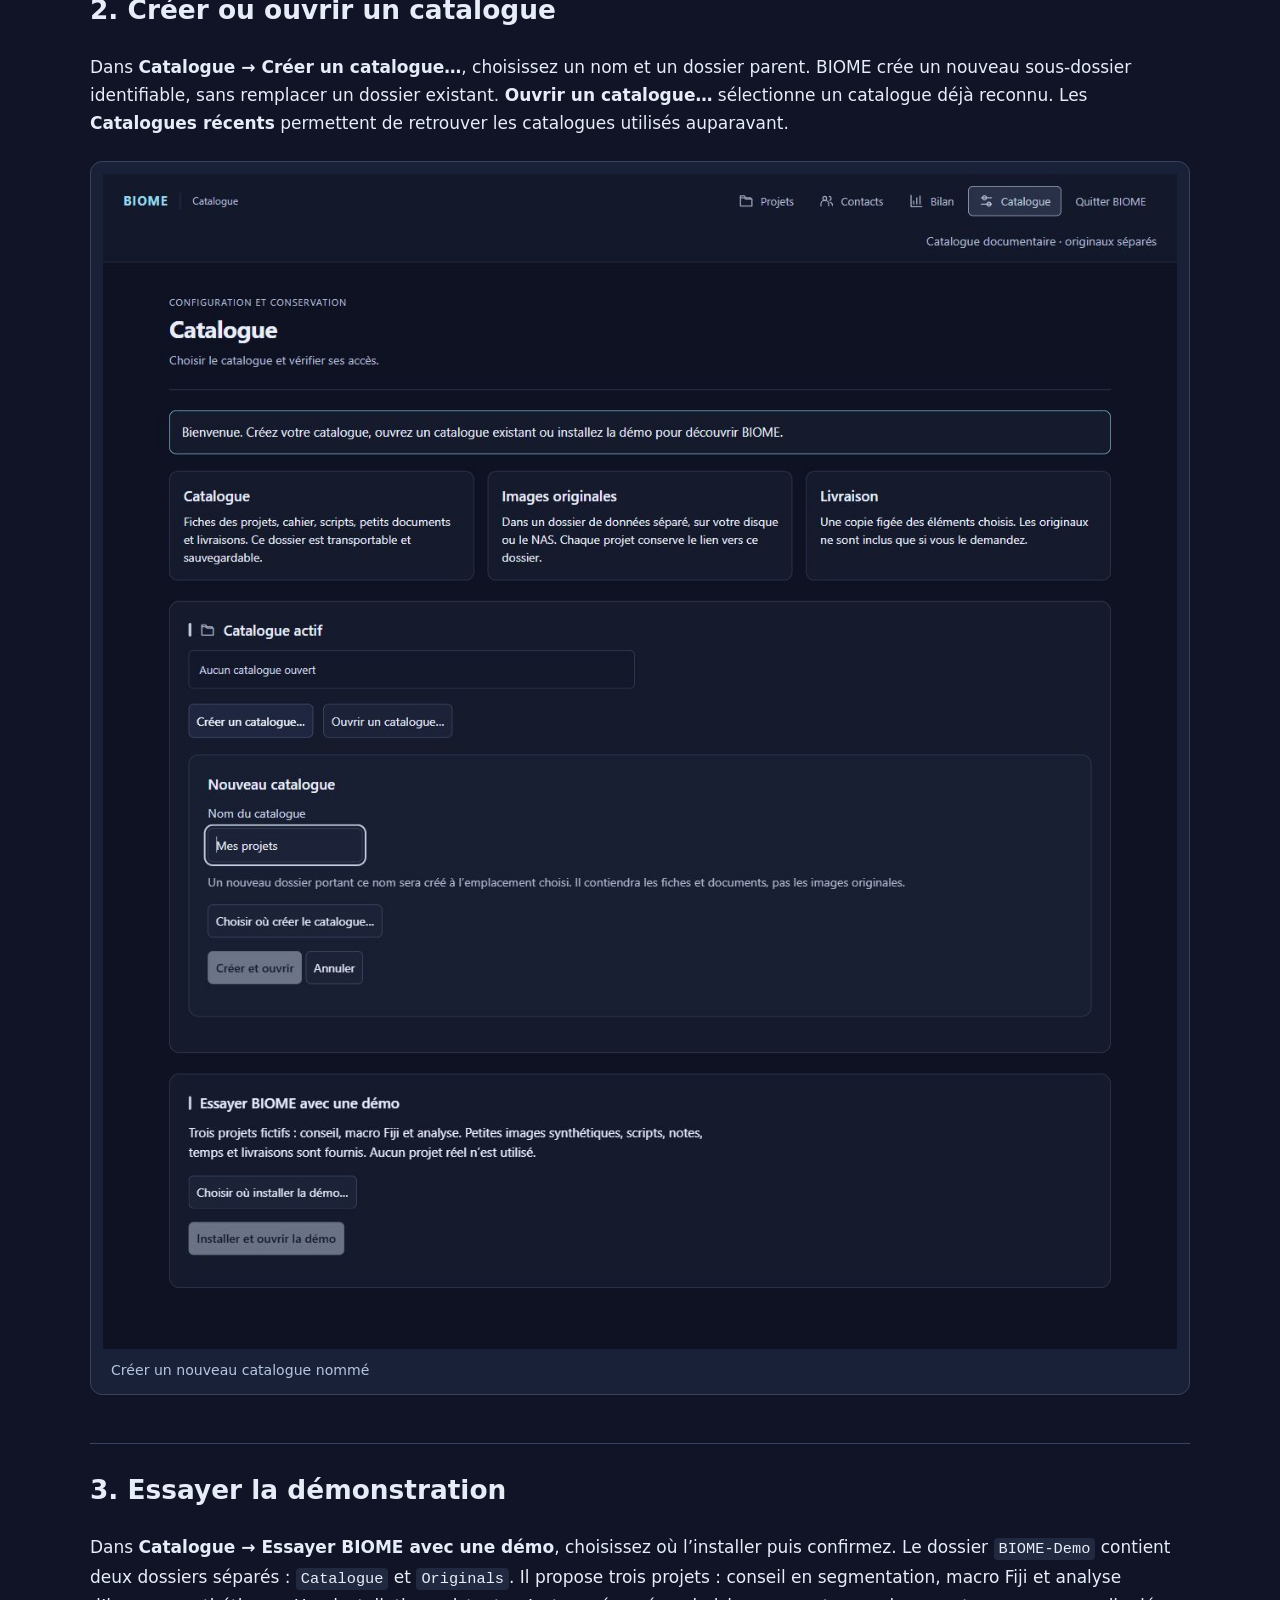
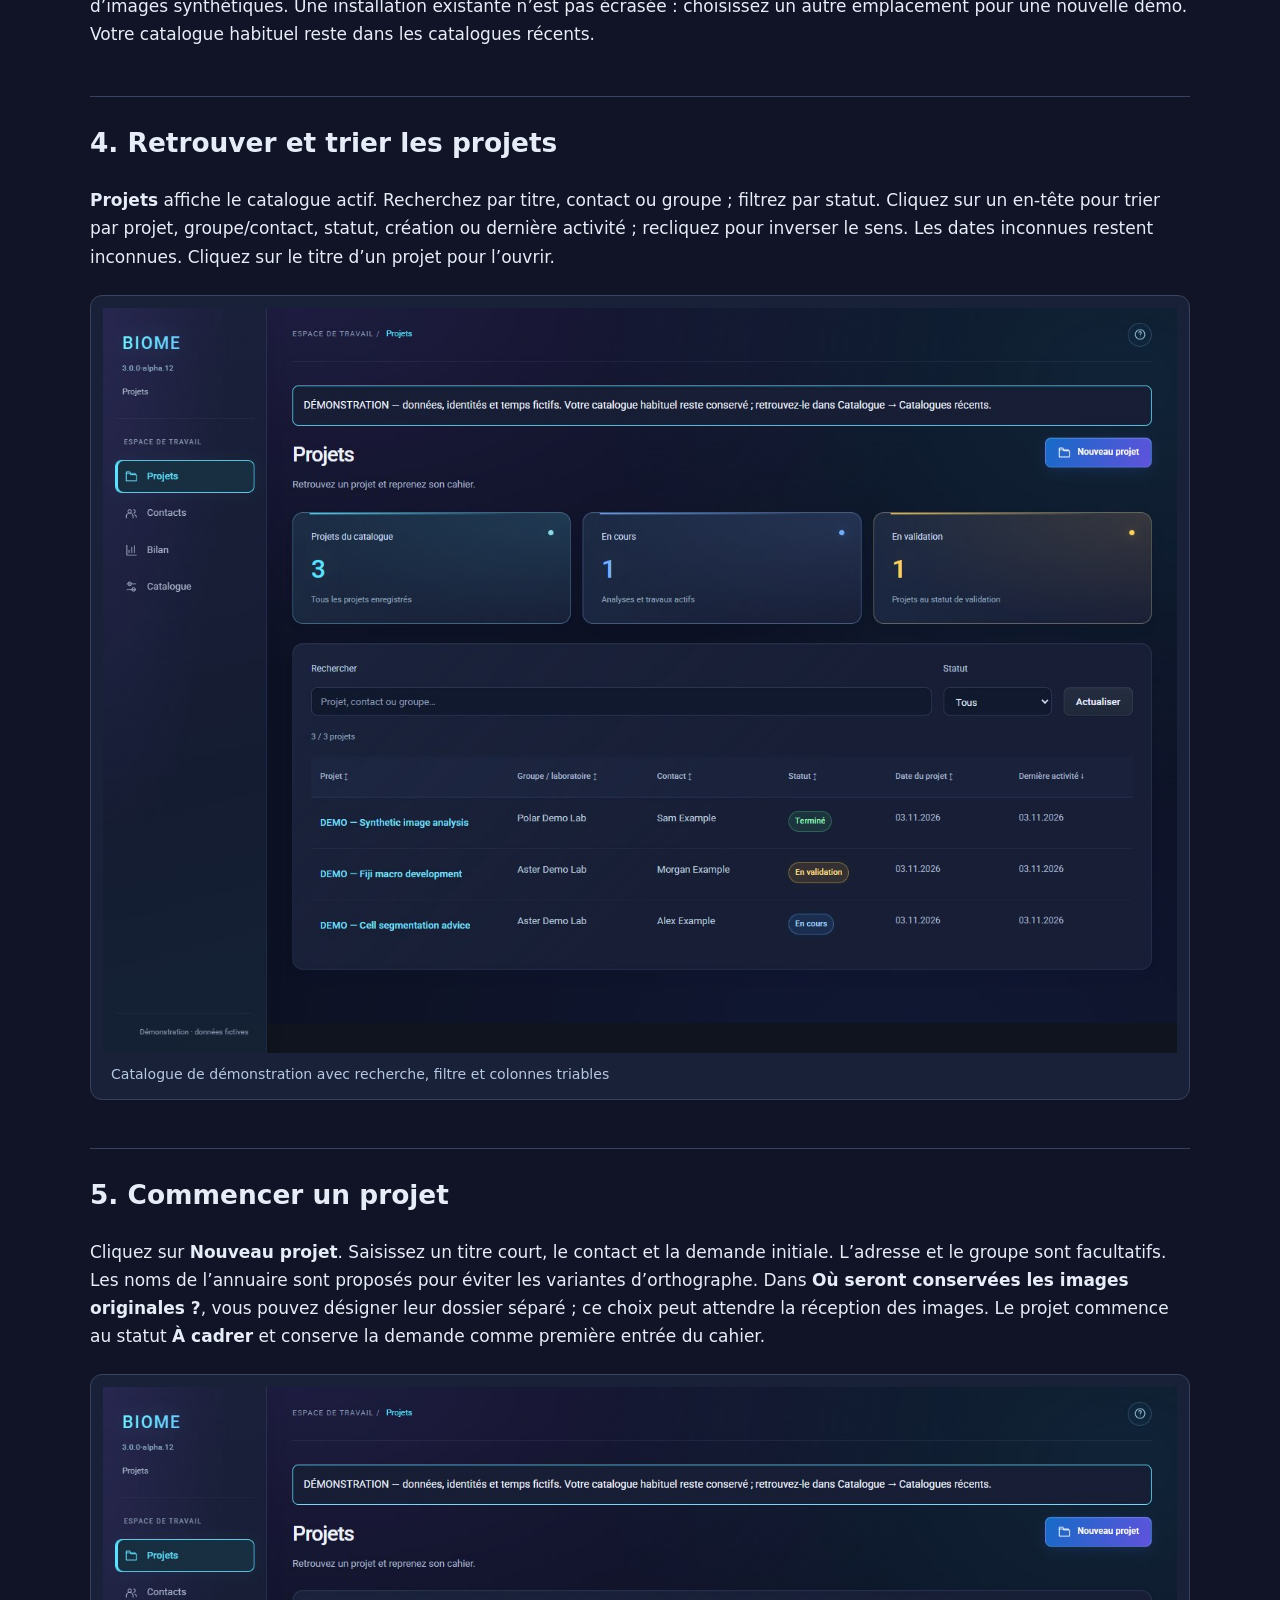
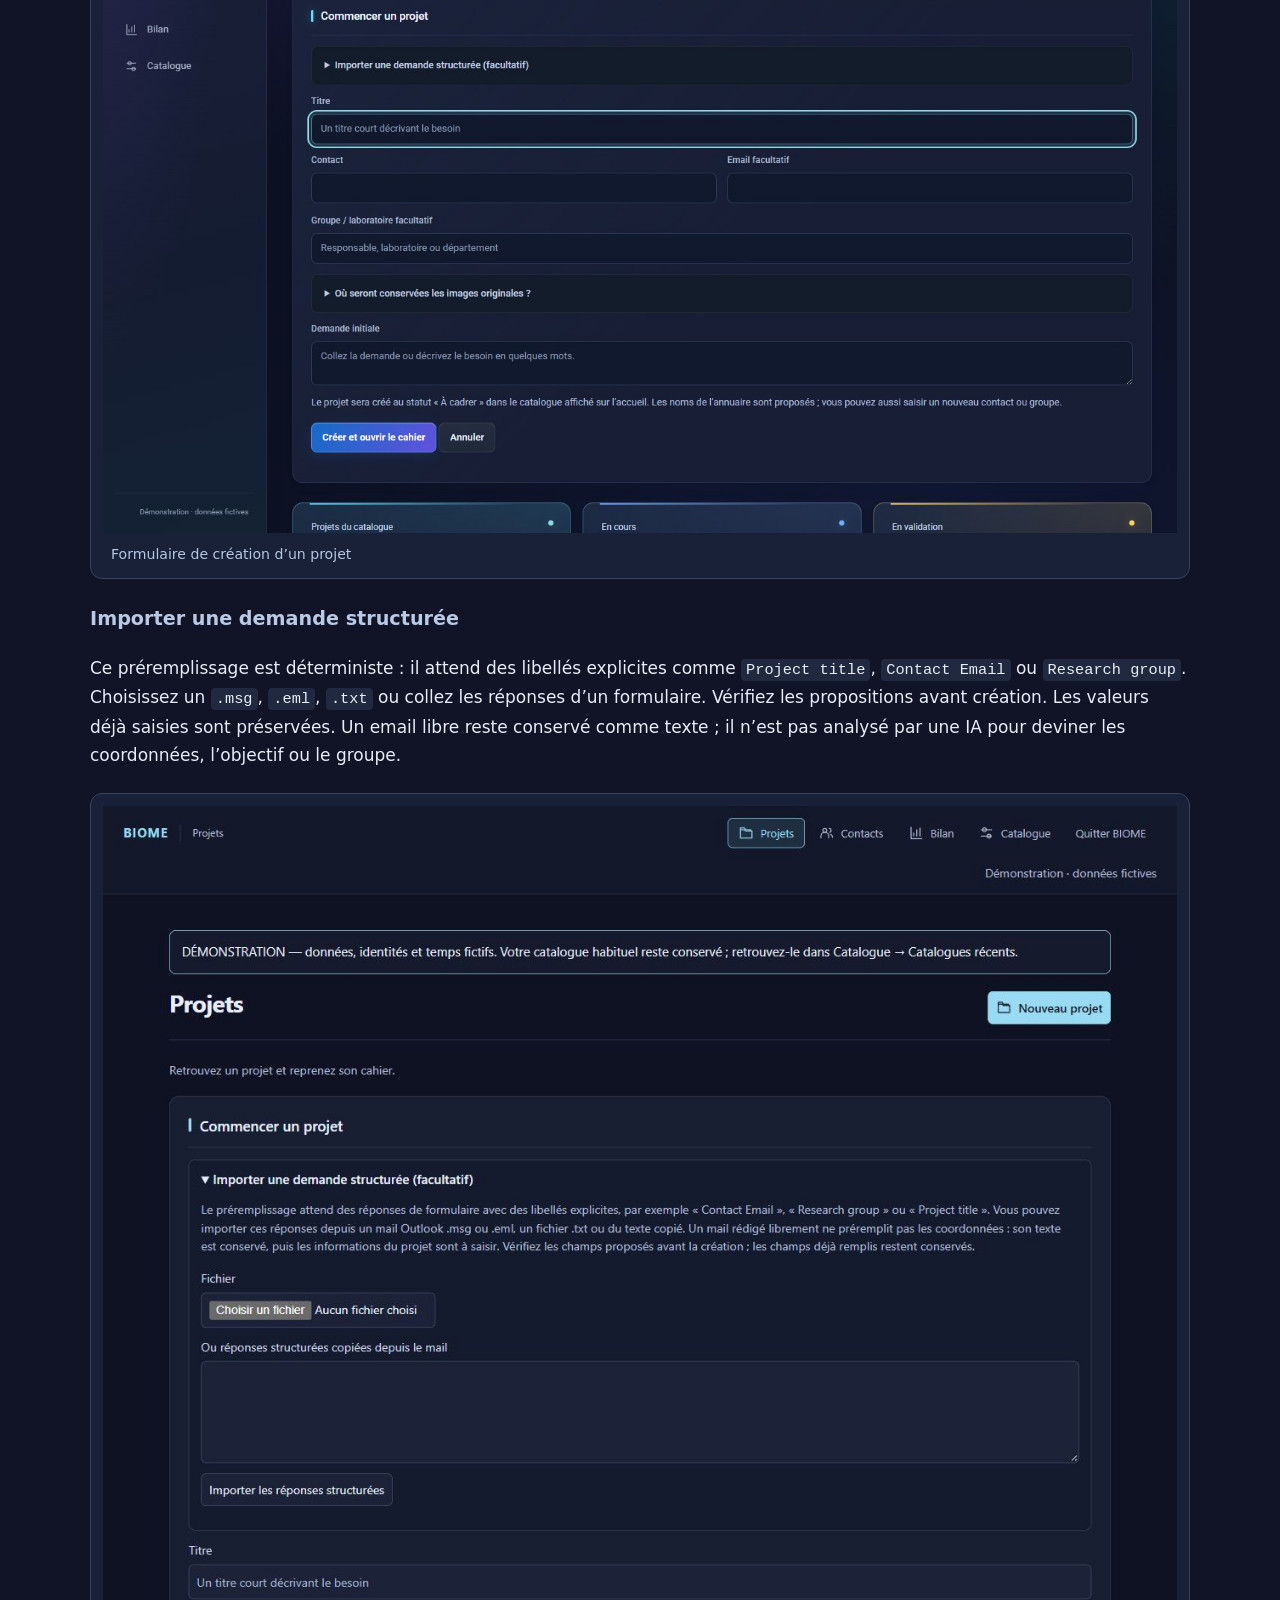
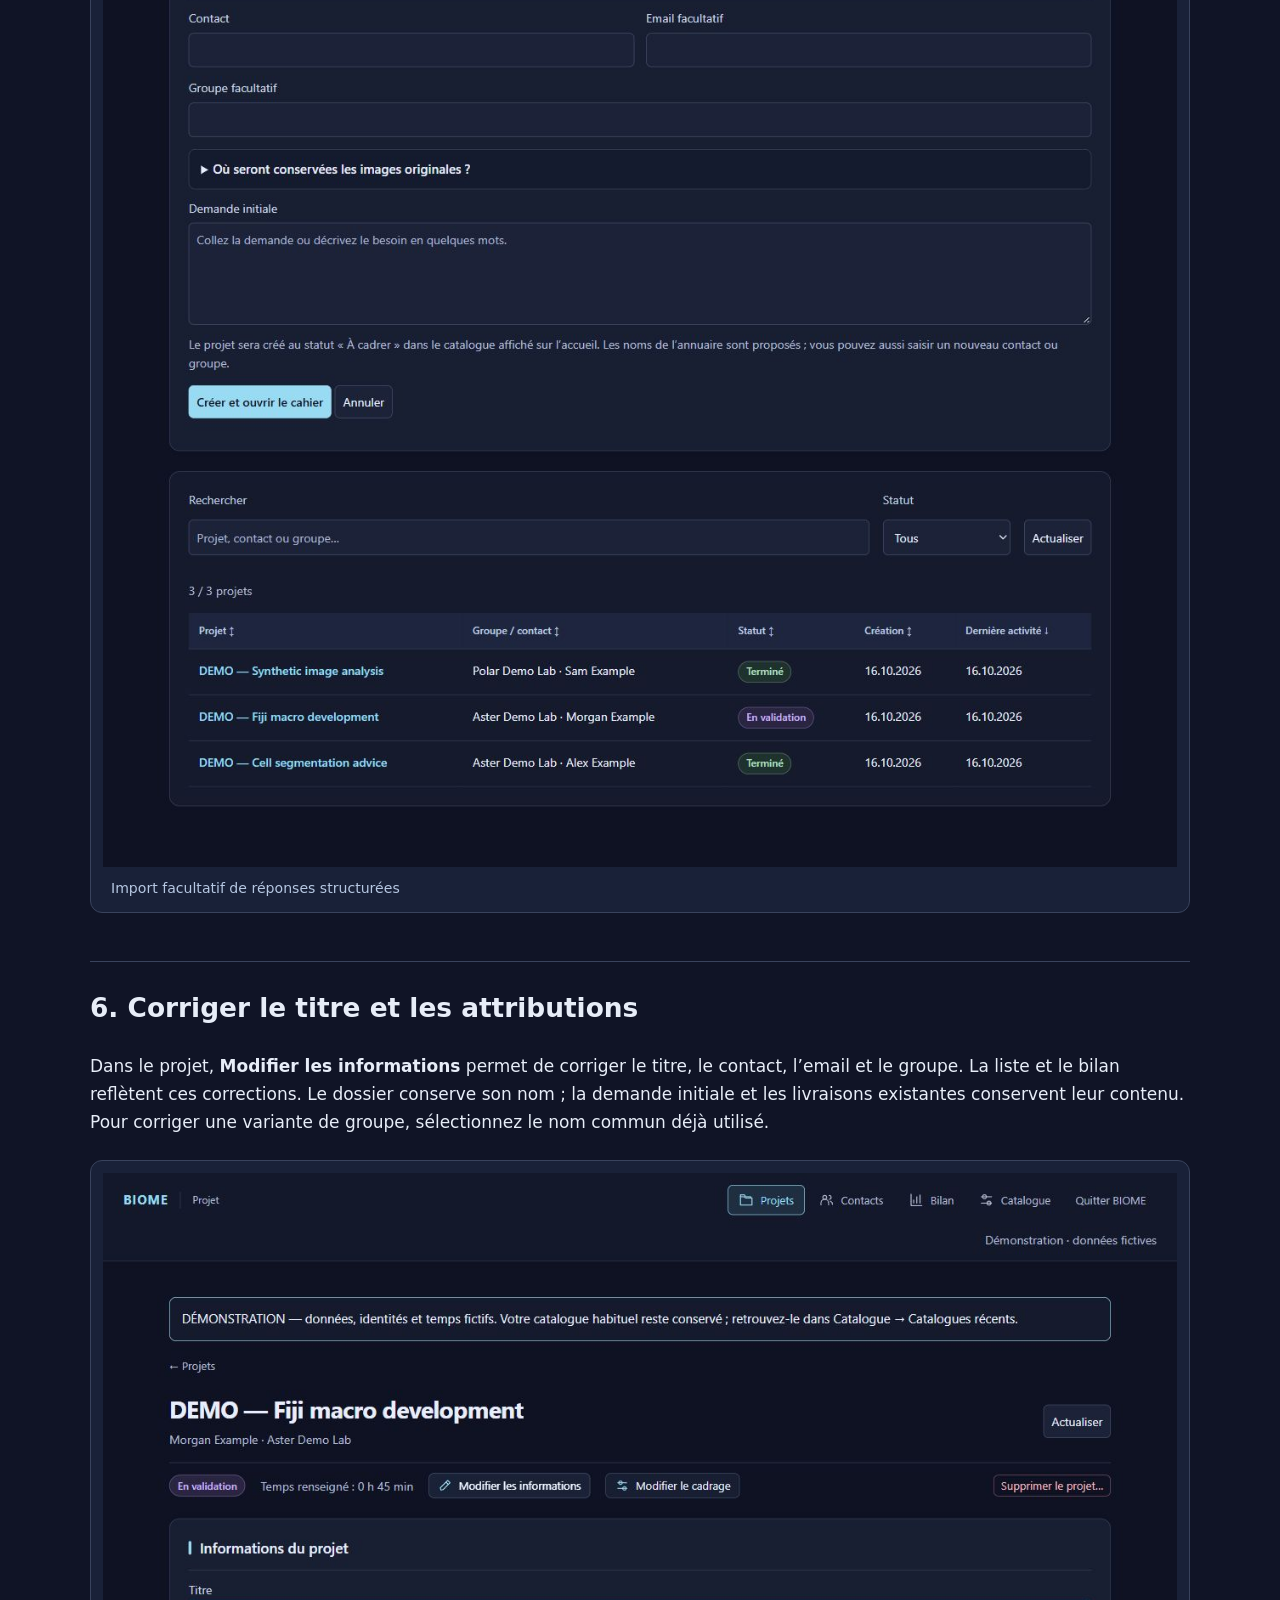
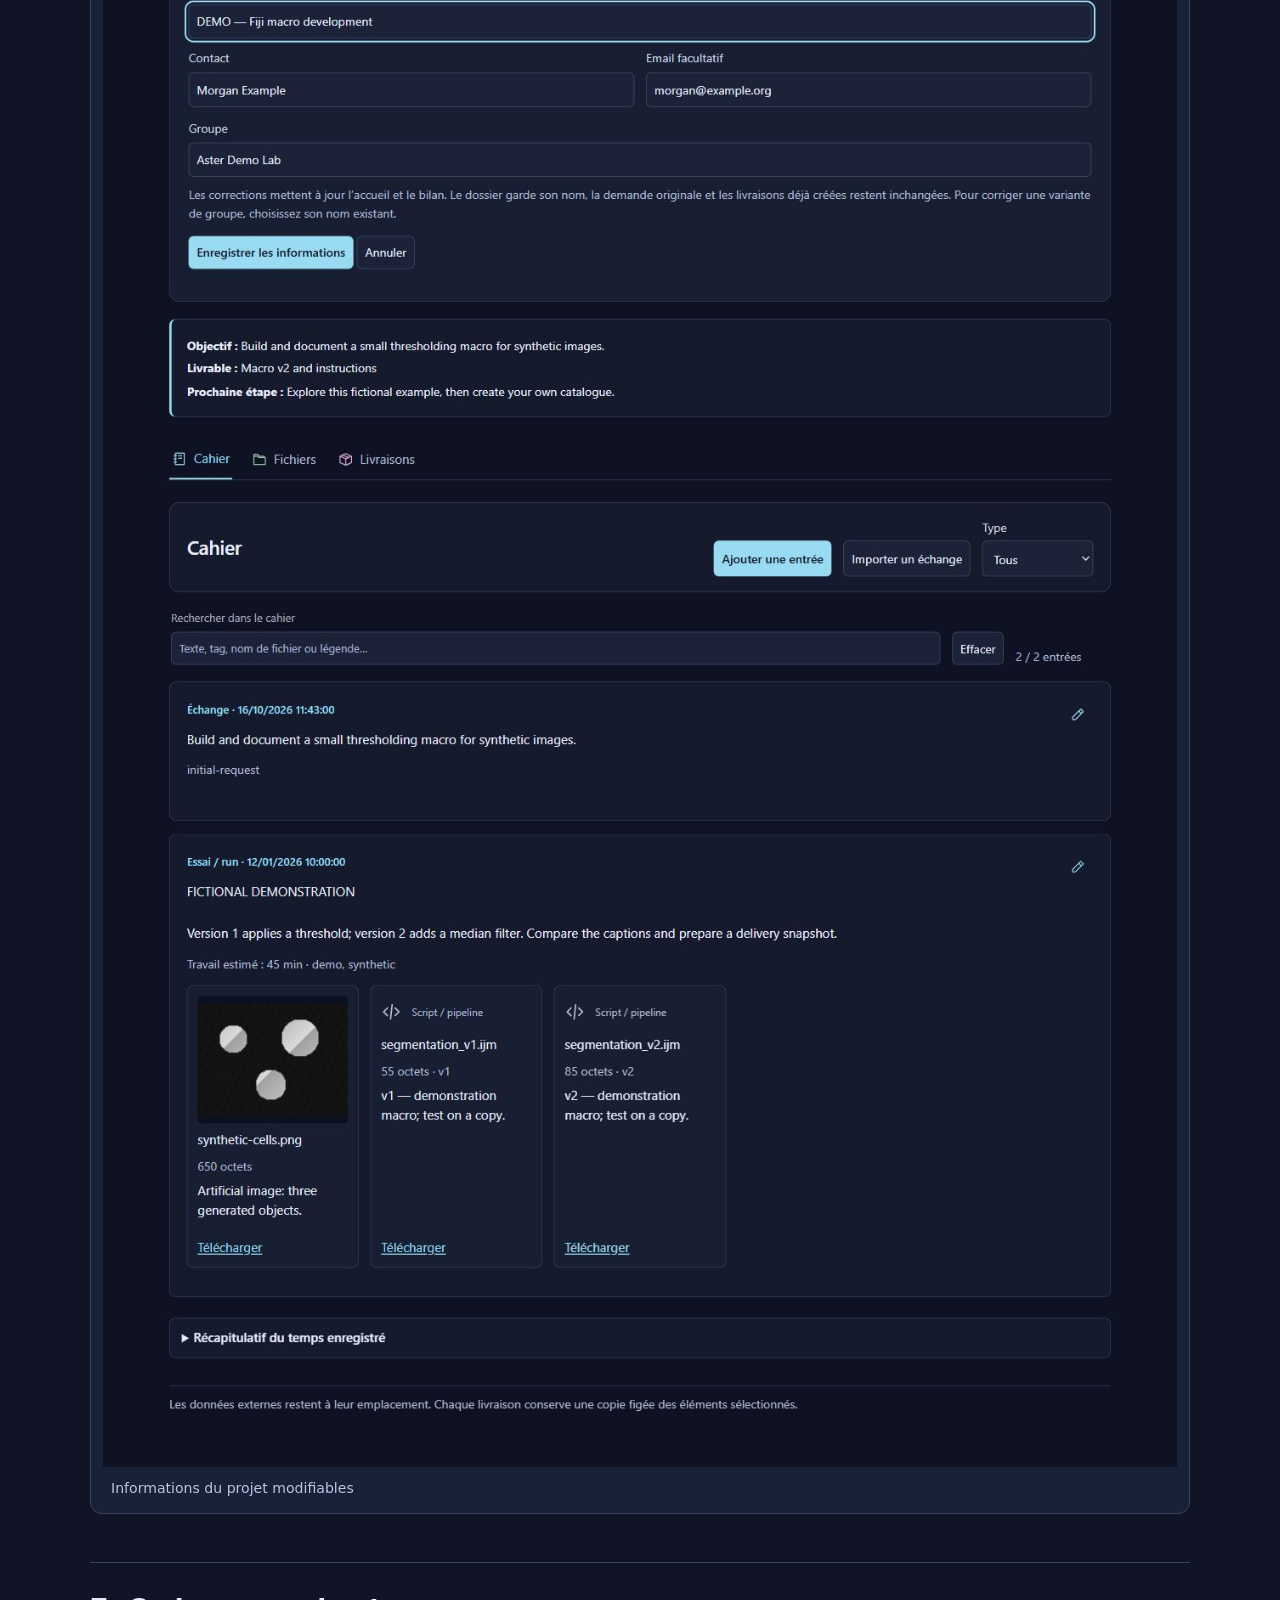
==== commit c8f66a66: "Release 3.0.0-alpha.14 with live notebook editing" ====
--- a/docs/guide-utilisateur.fr.html
+++ b/docs/guide-utilisateur.fr.html
@@ -1,5 +1,5 @@
-<!doctype html><html lang="fr"><head><meta charset="utf-8"><meta name="viewport" content="width=device-width,initial-scale=1"><title>BIOME-next — guide illustré</title><style>body{margin:0;background:#101426;color:#e7edf8;font:17px/1.65 system-ui,Segoe UI,sans-serif}header,main{max-width:1100px;margin:auto;padding:28px}header{border-bottom:1px solid #39435d}h1{font-size:2.25rem}h2{font-size:1.65rem;margin-top:3rem;border-top:1px solid #39435d;padding-top:1.5rem}h3{font-size:1.2rem;color:#b9c9e6}a{color:#93dcef}code{background:#202940;padding:2px 5px;border-radius:4px;font-size:.9em}figure{margin:24px 0;padding:12px;background:#192138;border:1px solid #39435d;border-radius:12px}img{display:block;max-width:100%;height:auto;margin:auto}figcaption{font-size:.88rem;color:#b6c7e2;padding:10px 8px 0}nav{display:grid;grid-template-columns:repeat(auto-fit,minmax(250px,1fr));gap:8px 20px}nav a{font-size:.92rem}.table{overflow-x:auto}table{border-collapse:collapse;width:100%}th,td{text-align:left;padding:12px;border-bottom:1px solid #39435d}th{background:#202940}.note{color:#b6c7e2}@media(max-width:650px){main,header{padding:18px}h1{font-size:1.8rem}}@media print{body{background:white;color:#172033;font-size:10pt}a{color:#172033}header nav{display:none}h2{break-before:page}figure{background:white;border:1px solid #bbb;break-inside:avoid}img{max-height:210mm;max-width:100%;object-fit:contain}code,th{background:#eee}figcaption,.note,h3{color:#334155}}</style></head><body><header><strong>BIOME-next · 3.0.0-alpha.13</strong><p class="note">Cliquez sur une capture pour la voir en taille réelle. Ce guide fonctionne hors connexion.</p><nav aria-label="Contents"><a href="#section-2">Interface et aide contextuelle</a><a href="#section-3">Temps autonome et périmètre des bilans</a><a href="#section-4">Le parcours de travail</a><a href="#section-5">1. Installer et démarrer</a><a href="#section-6">2. Créer ou ouvrir un catalogue</a><a href="#section-7">3. Essayer la démonstration</a><a href="#section-8">4. Retrouver et trier les projets</a><a href="#section-9">5. Commencer un projet</a><a href="#section-11">6. Corriger le titre et les attributions</a><a href="#section-12">7. Cadrer ce qui est convenu</a><a href="#section-13">8. Tenir le cahier</a><a href="#section-17">9. Gérer fichiers, données et scripts</a><a href="#section-21">10. Préparer une livraison</a><a href="#section-22">11. Réutiliser contacts et groupes</a><a href="#section-24">12. Lire et exporter le bilan</a><a href="#section-25">13. Vérifier les dossiers et les accès</a><a href="#section-26">14. Retirer et restaurer un projet</a><a href="#section-27">15. Sauvegarder, restaurer ou déplacer le catalogue</a><a href="#section-28">16. À propos de l’ancien BIOME</a><a href="#section-29">Limites et retours utiles</a><a href="#section-30">Nouveautés alpha 6 : projets et bilan</a><a href="#section-31">Alpha 7 : version ouverte et suppression des fiches</a></nav></header><main><h1 id="section-1">BIOME-next — guide illustré</h1>
-<p>Version 3.0.0-alpha.13 · Windows · 3 novembre 2026</p>
+<!doctype html><html lang="fr"><head><meta charset="utf-8"><meta name="viewport" content="width=device-width,initial-scale=1"><title>BIOME-next — guide illustré</title><style>body{margin:0;background:#101426;color:#e7edf8;font:17px/1.65 system-ui,Segoe UI,sans-serif}header,main{max-width:1100px;margin:auto;padding:28px}header{border-bottom:1px solid #39435d}h1{font-size:2.25rem}h2{font-size:1.65rem;margin-top:3rem;border-top:1px solid #39435d;padding-top:1.5rem}h3{font-size:1.2rem;color:#b9c9e6}a{color:#93dcef}code{background:#202940;padding:2px 5px;border-radius:4px;font-size:.9em}figure{margin:24px 0;padding:12px;background:#192138;border:1px solid #39435d;border-radius:12px}img{display:block;max-width:100%;height:auto;margin:auto}figcaption{font-size:.88rem;color:#b6c7e2;padding:10px 8px 0}nav{display:grid;grid-template-columns:repeat(auto-fit,minmax(250px,1fr));gap:8px 20px}nav a{font-size:.92rem}.table{overflow-x:auto}table{border-collapse:collapse;width:100%}th,td{text-align:left;padding:12px;border-bottom:1px solid #39435d}th{background:#202940}.note{color:#b6c7e2}@media(max-width:650px){main,header{padding:18px}h1{font-size:1.8rem}}@media print{body{background:white;color:#172033;font-size:10pt}a{color:#172033}header nav{display:none}h2{break-before:page}figure{background:white;border:1px solid #bbb;break-inside:avoid}img{max-height:210mm;max-width:100%;object-fit:contain}code,th{background:#eee}figcaption,.note,h3{color:#334155}}</style></head><body><header><strong>BIOME-next · 3.0.0-alpha.14</strong><p class="note">Cliquez sur une capture pour la voir en taille réelle. Ce guide fonctionne hors connexion.</p><nav aria-label="Contents"><a href="#section-2">Interface et aide contextuelle</a><a href="#section-3">Temps autonome et périmètre des bilans</a><a href="#section-4">Le parcours de travail</a><a href="#section-5">1. Installer et démarrer</a><a href="#section-6">2. Créer ou ouvrir un catalogue</a><a href="#section-7">3. Essayer la démonstration</a><a href="#section-8">4. Retrouver et trier les projets</a><a href="#section-9">5. Commencer un projet</a><a href="#section-11">6. Corriger le titre et les attributions</a><a href="#section-12">7. Cadrer ce qui est convenu</a><a href="#section-13">8. Tenir le cahier</a><a href="#section-17">9. Gérer fichiers, données et scripts</a><a href="#section-21">10. Préparer une livraison</a><a href="#section-22">11. Réutiliser contacts et groupes</a><a href="#section-24">12. Lire et exporter le bilan</a><a href="#section-25">13. Vérifier les dossiers et les accès</a><a href="#section-26">14. Retirer et restaurer un projet</a><a href="#section-27">15. Sauvegarder, restaurer ou déplacer le catalogue</a><a href="#section-28">16. À propos de l’ancien BIOME</a><a href="#section-29">Limites et retours utiles</a><a href="#section-30">Nouveautés alpha 6 : projets et bilan</a><a href="#section-31">Alpha 7 : version ouverte et suppression des fiches</a></nav></header><main><h1 id="section-1">BIOME-next — guide illustré</h1>
+<p>Version 3.0.0-alpha.14 · Windows · 10 novembre 2026</p>
 <p>BIOME-next poursuit le développement de <a href="https://github.com/UniversalBuilder/BIOME">BIOME 2.x</a>, avec une architecture documentaire remaniée. L’ancien dépôt conserve l’historique ; le développement actif se poursuit ici. Cette préversion fonctionne en français. L’anglais par défaut et les fichiers de traduction restent à venir.</p>
 <p>Depuis alpha.3, les messages acceptent 50 Mo et les illustrations 10 Mo ; certaines captures alpha.2 montrent encore les anciennes limites. Le total par entrée est de 100 Mo et l’extraction des illustrations est plafonnée à 50 Mo.</p>
 <p>Toutes les captures ci-dessous proviennent de l’application réelle et utilisent exclusivement des identités, images et temps fictifs. Les dates et valeurs illustrent les fonctions, pas des résultats scientifiques.</p>
@@ -27,7 +27,7 @@
 </tbody></table></div>
 <p>Sauvegardez séparément le catalogue et les originaux. Déplacer le catalogue ne déplace pas les données référencées.</p>
 <h2 id="section-5">1. Installer et démarrer</h2>
-<p>Depuis la <a href="https://github.com/UniversalBuilder/BIOME-next/releases/tag/v3.0.0-alpha.13">release</a>, téléchargez <code>BIOME-Windows-portable-3.0.0-alpha.13.zip</code>. Extrayez tout le ZIP dans un dossier où vous pouvez écrire, puis ouvrez <code>BIOME/BIOME.exe</code>. Gardez le dossier <code>_internal</code> avec l’exécutable. Aucun Python ni serveur à installer. Chrome ou Edge fournit la fenêtre dédiée, sans les onglets du navigateur habituel.</p>
+<p>Depuis la <a href="https://github.com/UniversalBuilder/BIOME-next/releases/tag/v3.0.0-alpha.14">release</a>, téléchargez <code>BIOME-Windows-portable-3.0.0-alpha.14.zip</code>. Extrayez tout le ZIP dans un dossier où vous pouvez écrire, puis ouvrez <code>BIOME/BIOME.exe</code>. Gardez le dossier <code>_internal</code> avec l’exécutable. Aucun Python ni serveur à installer. Chrome ou Edge fournit la fenêtre dédiée, sans les onglets du navigateur habituel.</p>
 <p>Au premier démarrage, BIOME propose trois choix : créer un catalogue vide, ouvrir un catalogue existant, ou installer la démo. Les démarrages suivants rouvrent le dernier catalogue accessible. Fermez la fenêtre dédiée pour quitter BIOME ; le bouton <strong>Quitter BIOME</strong> reste aussi disponible.</p>
 <figure><a href="images/01-first-launch.jpg"><img loading="lazy" src="images/01-first-launch.jpg" alt="Premier lancement : les trois choix et le modèle de stockage"></a><figcaption>Premier lancement : les trois choix et le modèle de stockage</figcaption></figure>
 <h2 id="section-6">2. Créer ou ouvrir un catalogue</h2>
@@ -52,10 +52,12 @@
 <p>La <strong>prochaine étape</strong> est le repère actuel pour reprendre le travail. Le <strong>cahier</strong> conserve les essais, échanges et décisions datés. Ces deux informations ont des rôles complémentaires.</p>
 <figure><a href="images/07-framing.jpg"><img loading="lazy" src="images/07-framing.jpg" alt="Cadrage du projet fictif de macro Fiji"></a><figcaption>Cadrage du projet fictif de macro Fiji</figcaption></figure>
 <h2 id="section-13">8. Tenir le cahier</h2>
-<p>Le <strong>Cahier</strong> présente les entrées datées. Filtrez par type : note de travail, essai/run, réunion, échange ou décision. La recherche retrouve du texte, des tags, noms de fichiers et légendes. <strong>Modifier</strong> corrige une entrée existante ; <strong>Actualiser</strong> relit les fichiers du projet.</p>
+<p>Le <strong>Cahier</strong> présente les entrées datées. Filtrez par type : note de travail, essai/run, réunion, échange ou décision. La recherche retrouve du texte, des tags, noms de fichiers et légendes. Cliquez sur une pastille de tag pour filtrer les entrées. <strong>Modifier</strong> corrige une entrée existante ; <strong>Actualiser</strong> relit les fichiers du projet.</p>
 <figure><a href="images/06-notebook.jpg"><img loading="lazy" src="images/06-notebook.jpg" alt="Cahier avec demande, essai et pièces jointes"></a><figcaption>Cahier avec demande, essai et pièces jointes</figcaption></figure>
+<p>La <strong>Prochaine étape</strong> reprend le champ du cadrage. Vous pouvez la modifier depuis le cahier. Les <strong>Notes épinglées</strong> gardent les repères propres au projet à portée de main.</p>
 <h3 id="section-14">Ajouter une entrée et le temps passé</h3>
-<p><strong>Ajouter une entrée</strong> ouvre le formulaire. Choisissez le type, la date et l’heure de l’activité, écrivez une note utile et ajoutez éventuellement des tags et petits fichiers. Le temps correspond au <strong>travail humain estimé</strong>, saisi une seule fois pour une séance même si plusieurs notes la décrivent. Laissez vide si inconnu ou déjà compté ; vide ne signifie pas zéro travail. Le récapitulatif affiche les séances enregistrées.</p>
+<p><strong>Ajouter une entrée</strong> ouvre le formulaire. Choisissez le type, la date et l’heure de l’activité, écrivez une note utile et ajoutez éventuellement des tags et petits fichiers. La barre d’édition applique directement le gras, l’italique, le code en ligne ou les listes. Elle permet aussi d’annuler ou de rétablir une modification.</p>
+<p>Le <strong>travail humain estimé</strong> se saisit en heures et minutes, une seule fois pour une séance même si plusieurs notes la décrivent. Laissez vide si inconnu ou déjà compté ; vide ne signifie pas zéro travail. Le récapitulatif affiche les séances enregistrées.</p>
 <p>Les pièces jointes du cahier sont limitées à 100 fichiers, 10 Mo chacun (50 Mo pour un message ou fichier texte) et 100 Mo au total. Référencez ou recevez les gros fichiers via <strong>Fichiers</strong>.</p>
 <figure><a href="images/08-entry-and-time.jpg"><img loading="lazy" src="images/08-entry-and-time.jpg" alt="Nouvelle entrée : date, contenu, temps, tags et fichiers"></a><figcaption>Nouvelle entrée : date, contenu, temps, tags et fichiers</figcaption></figure>
 <h3 id="section-15">Importer un échange</h3>
